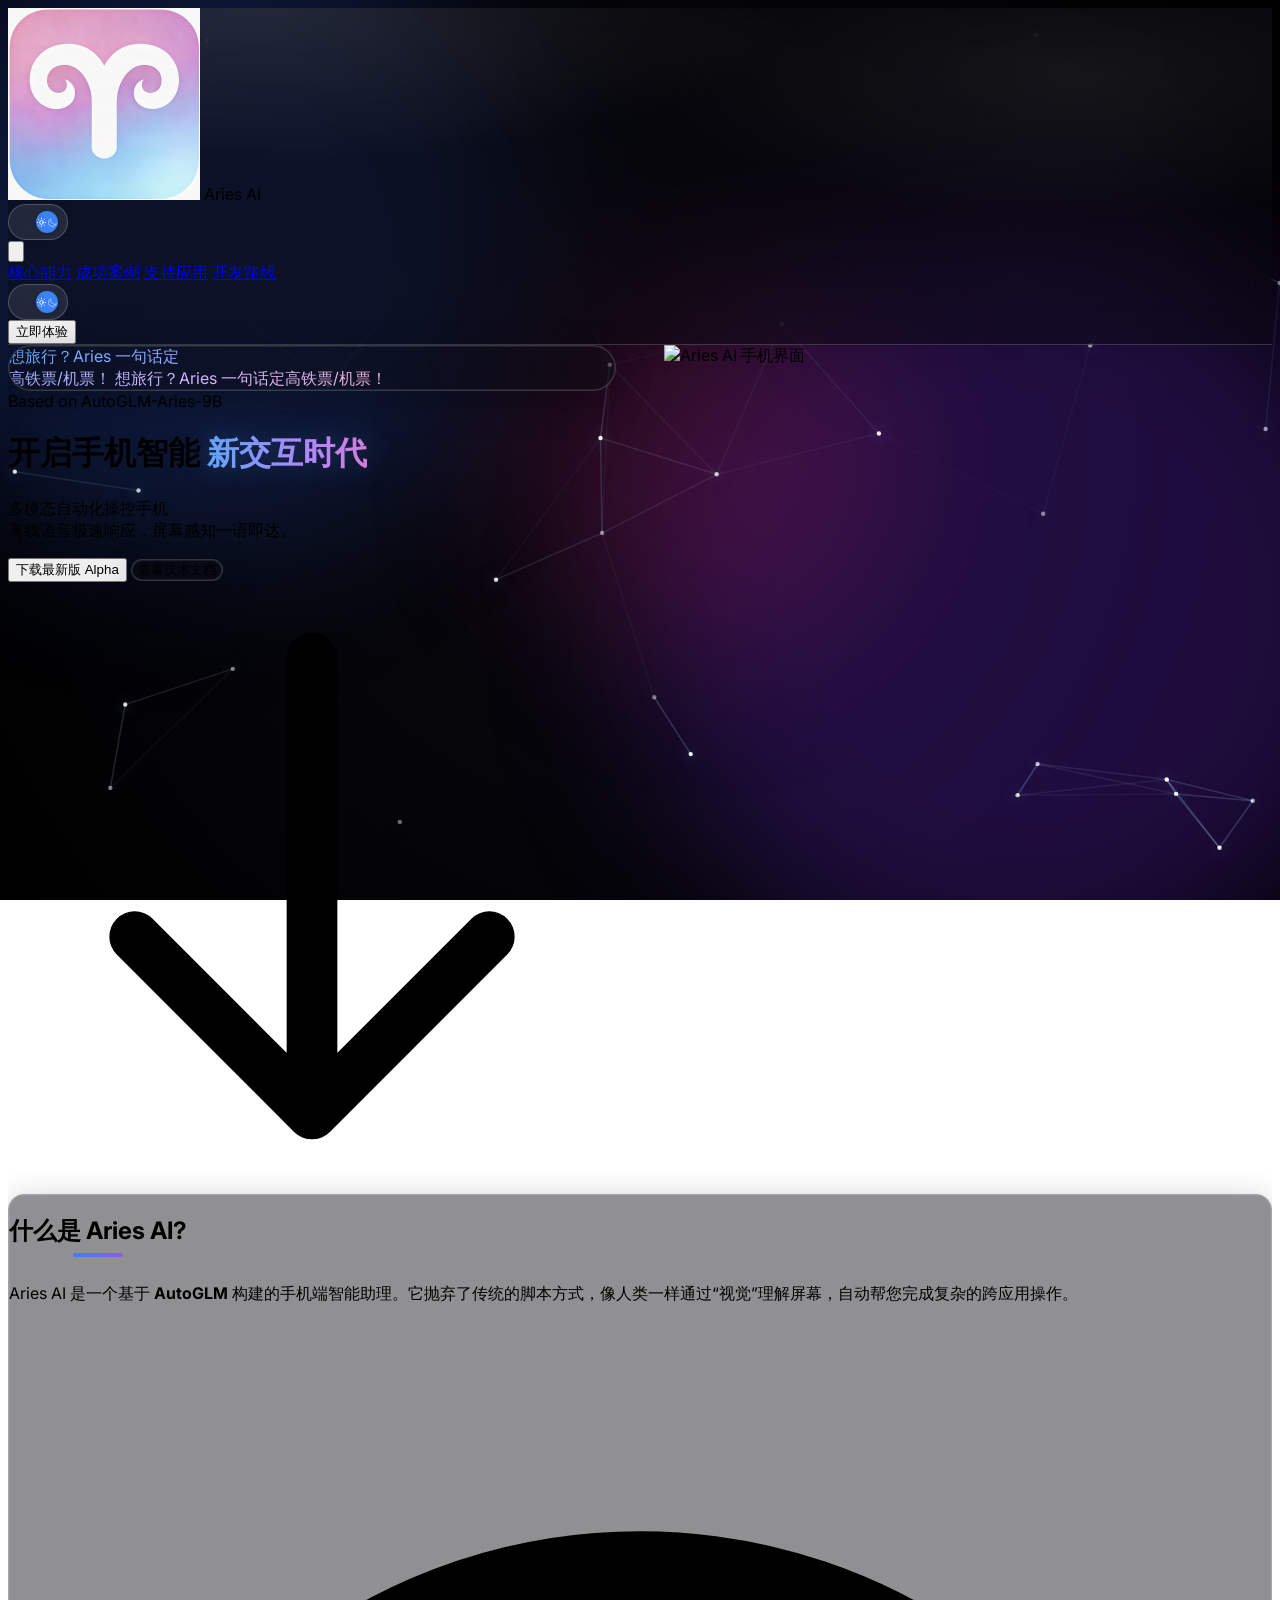
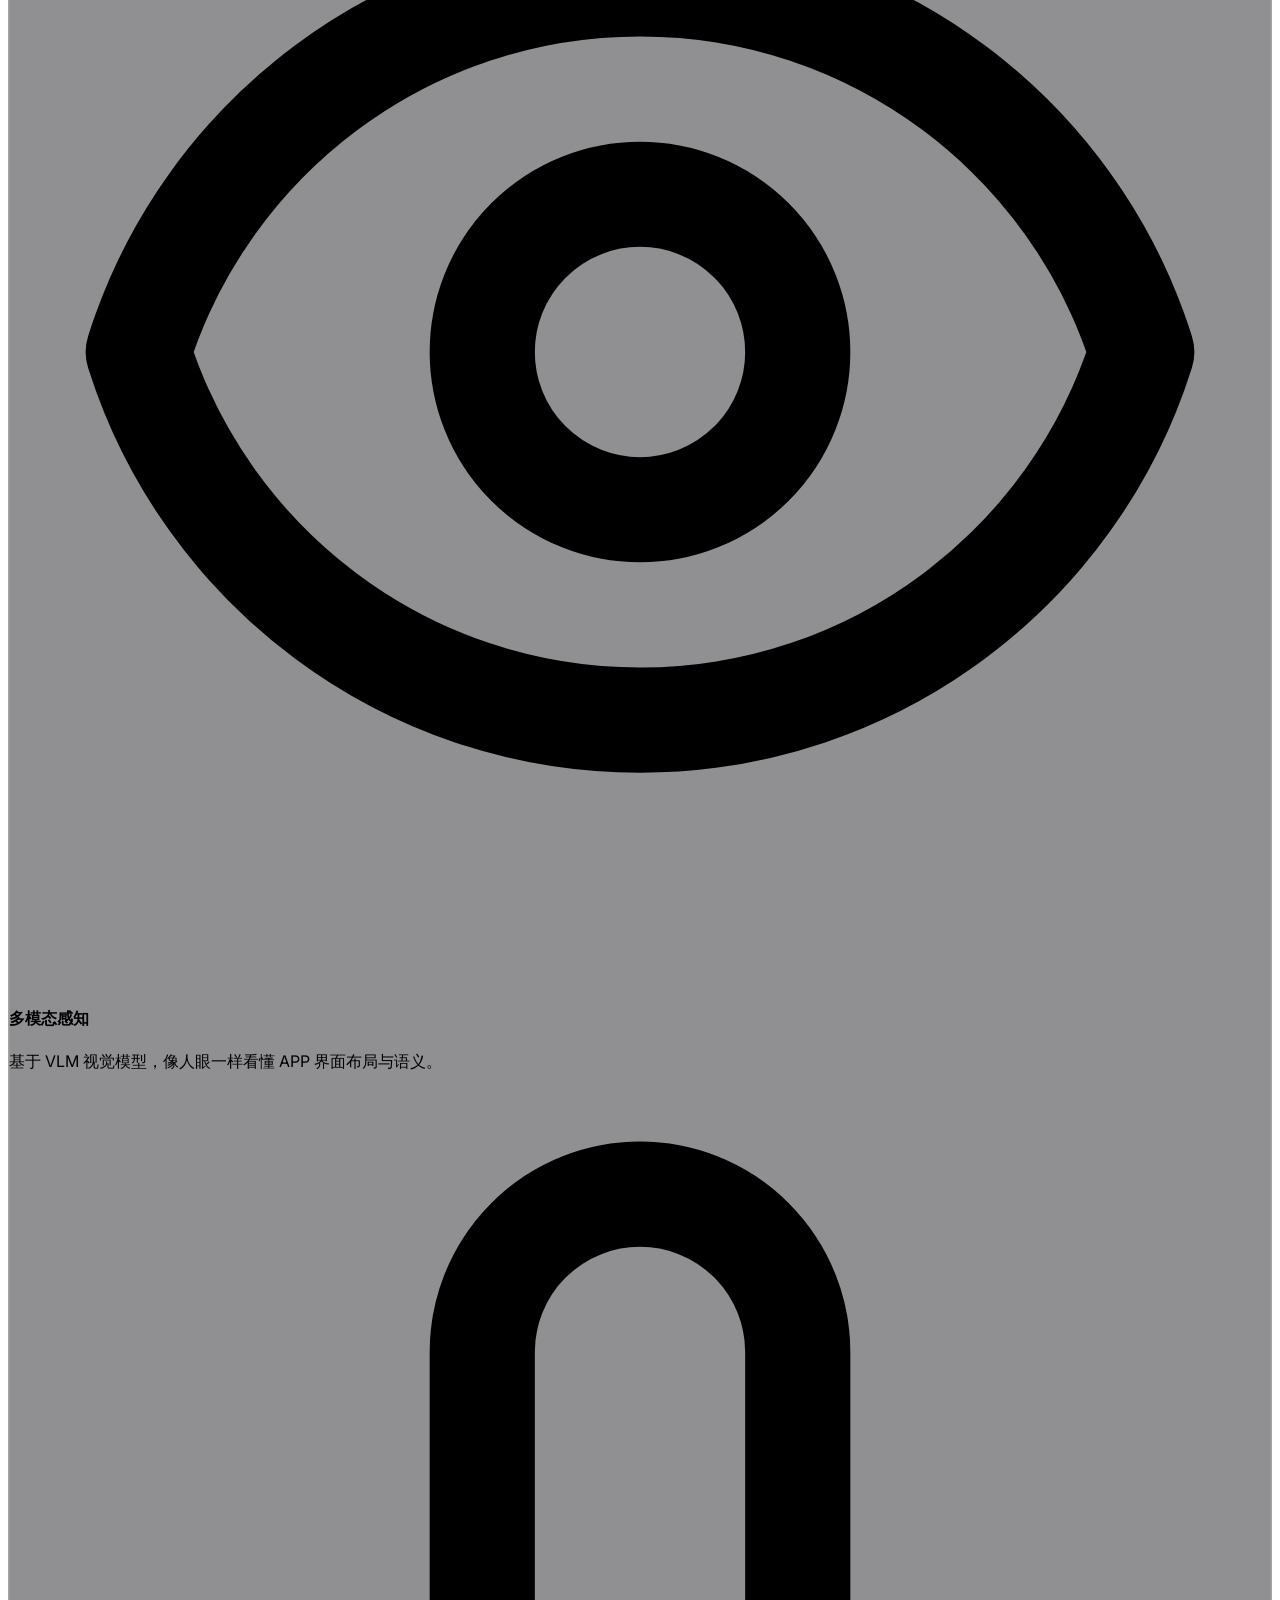
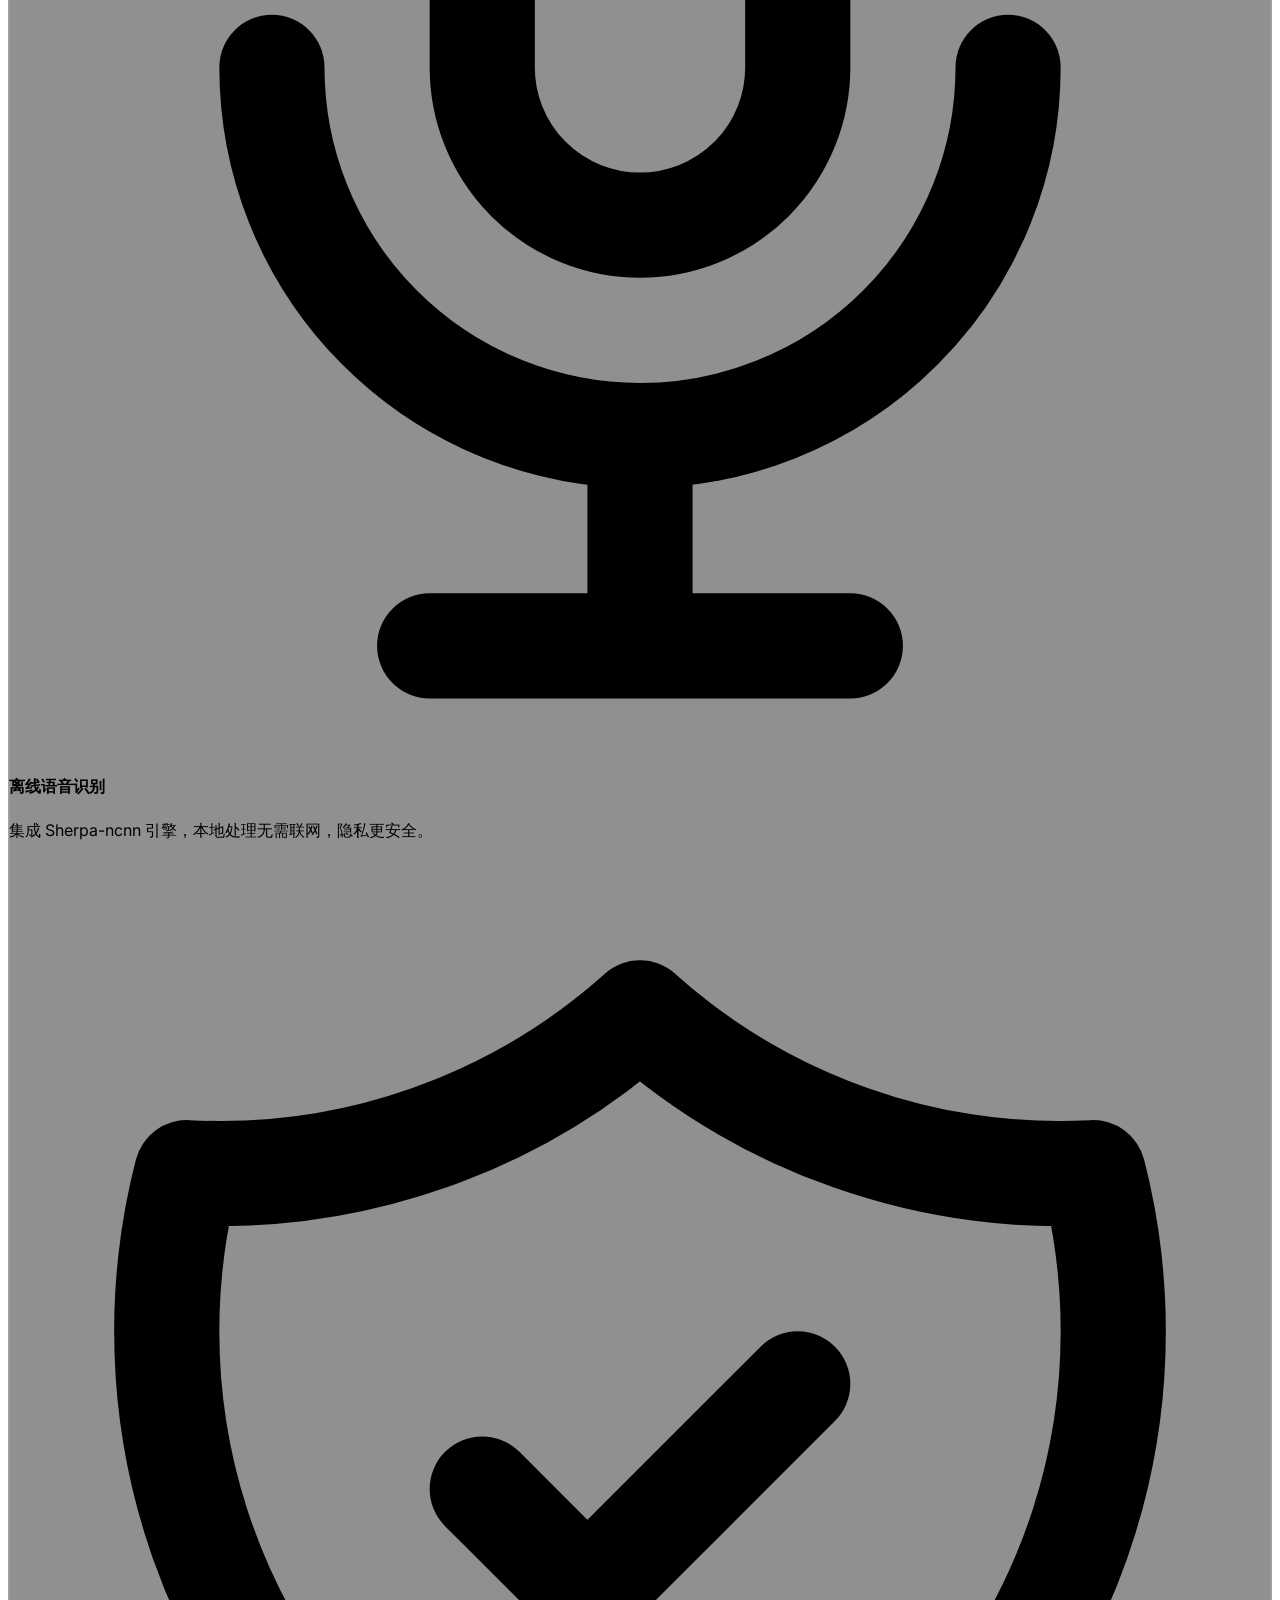
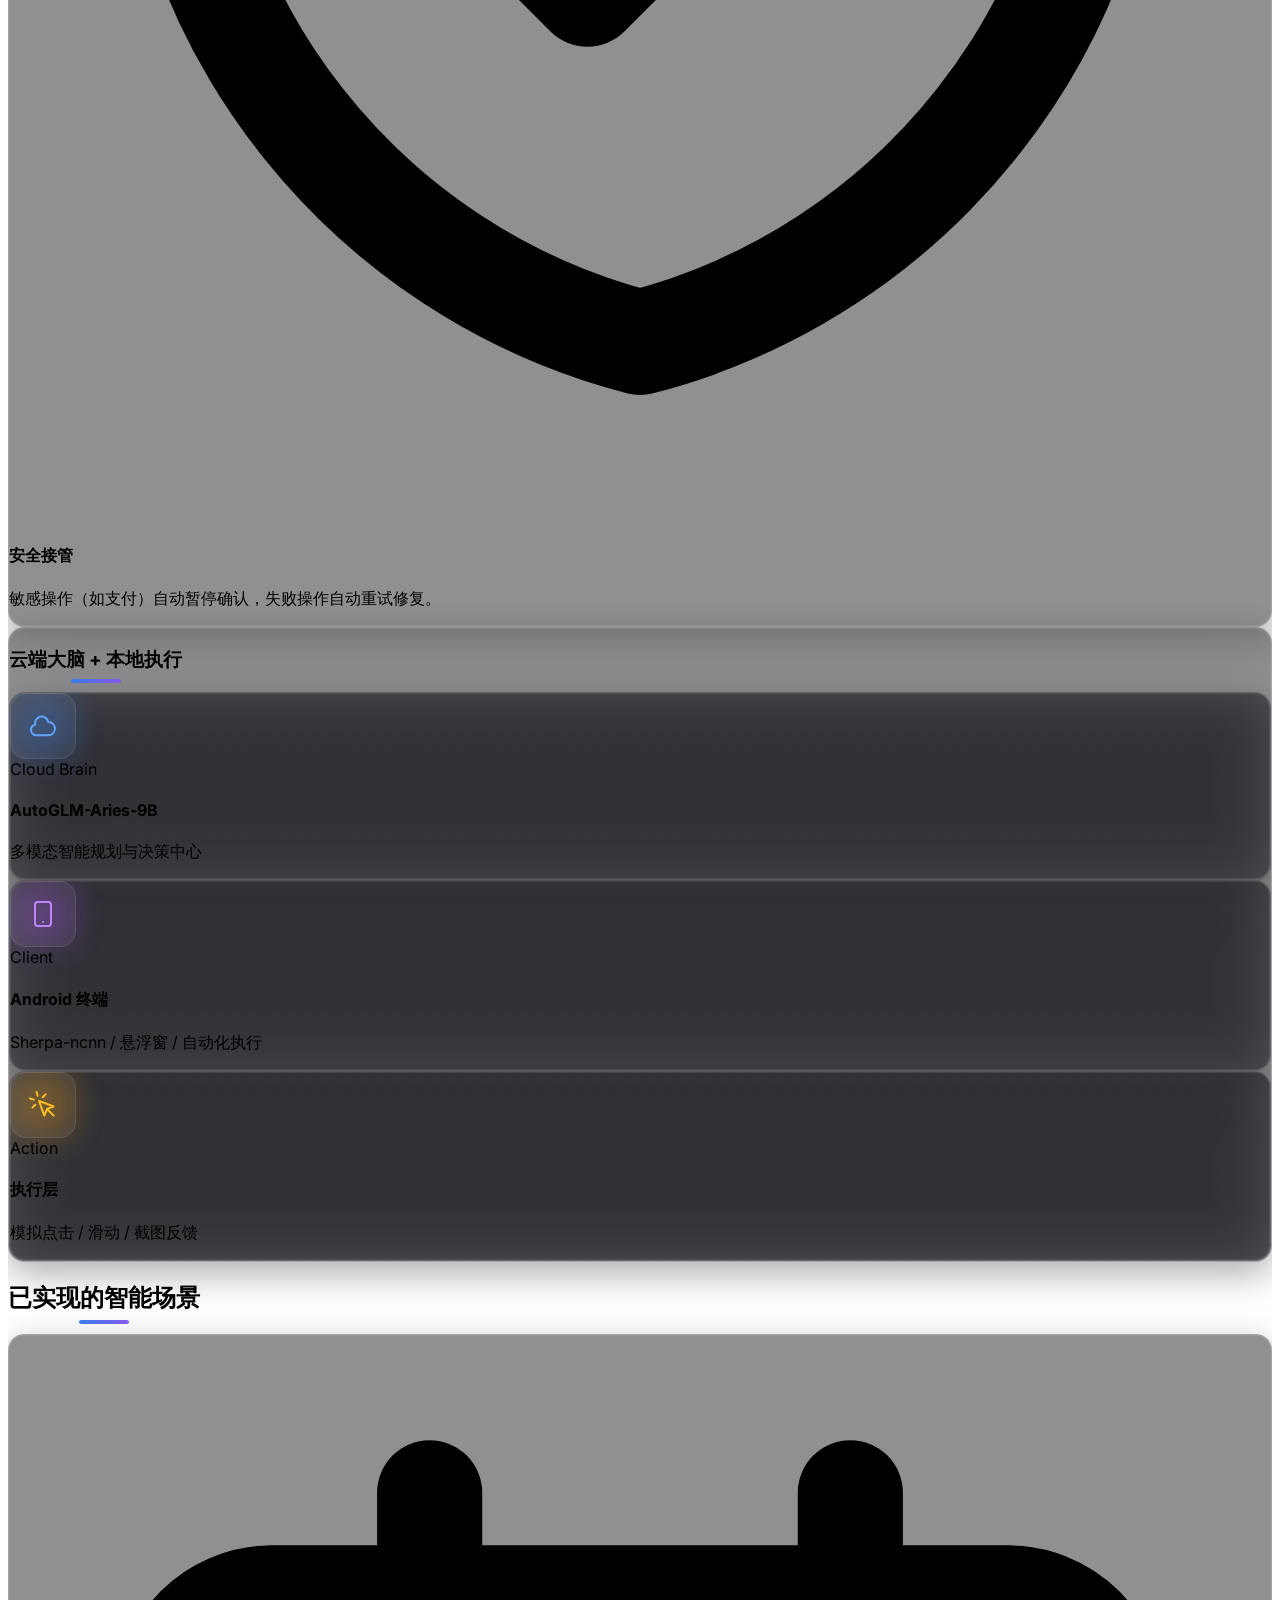
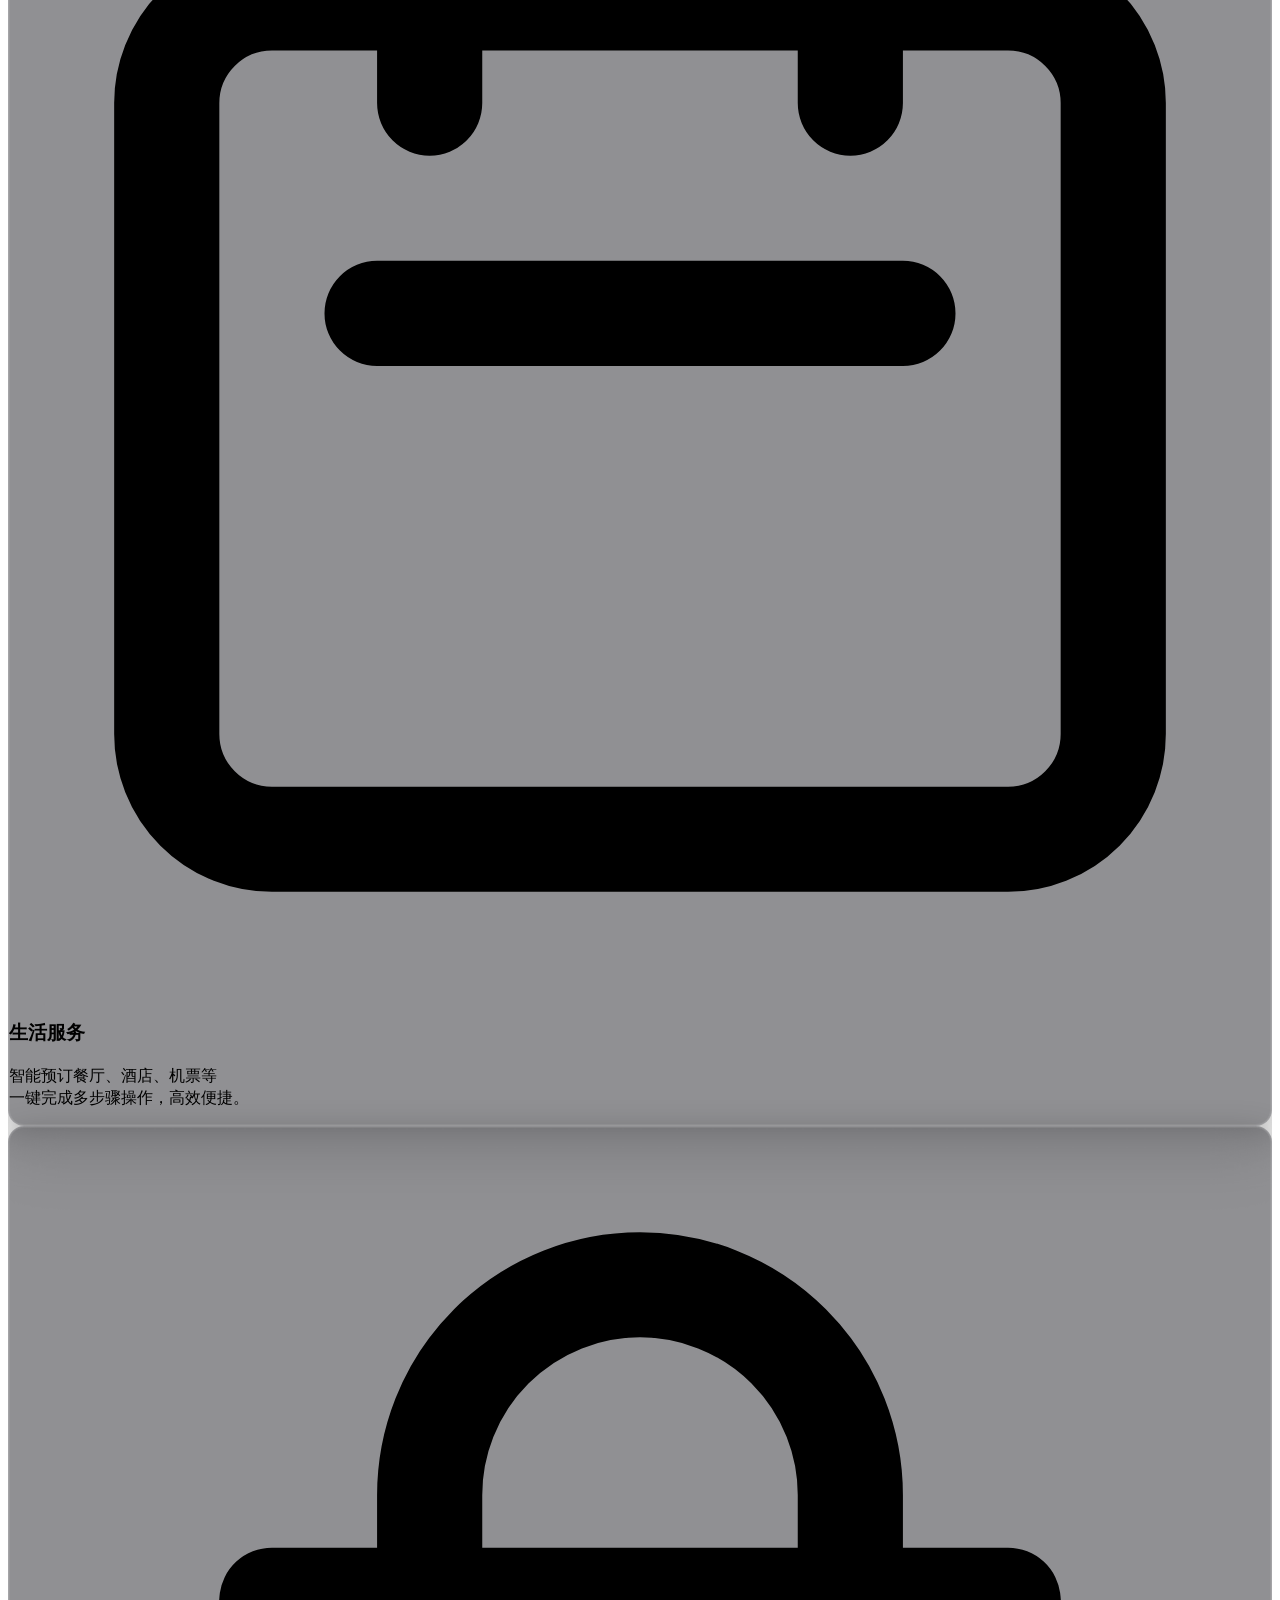
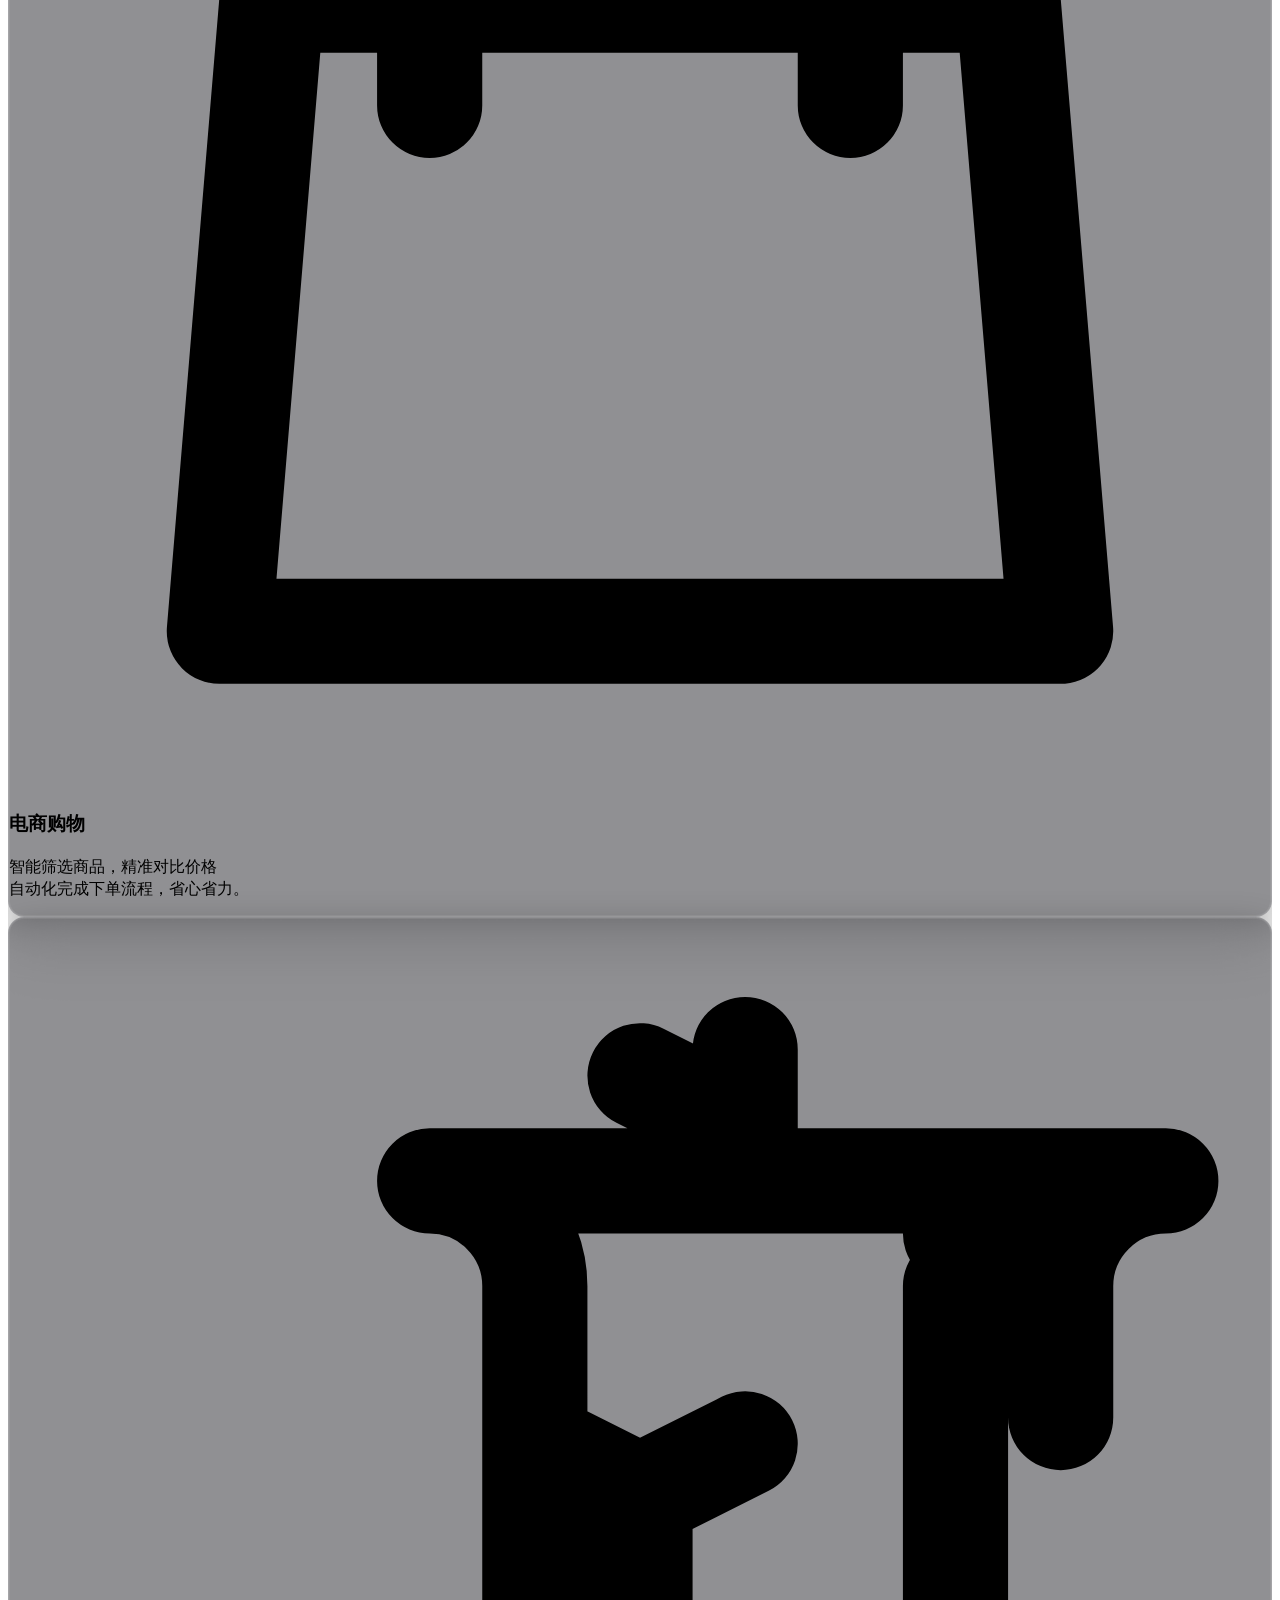
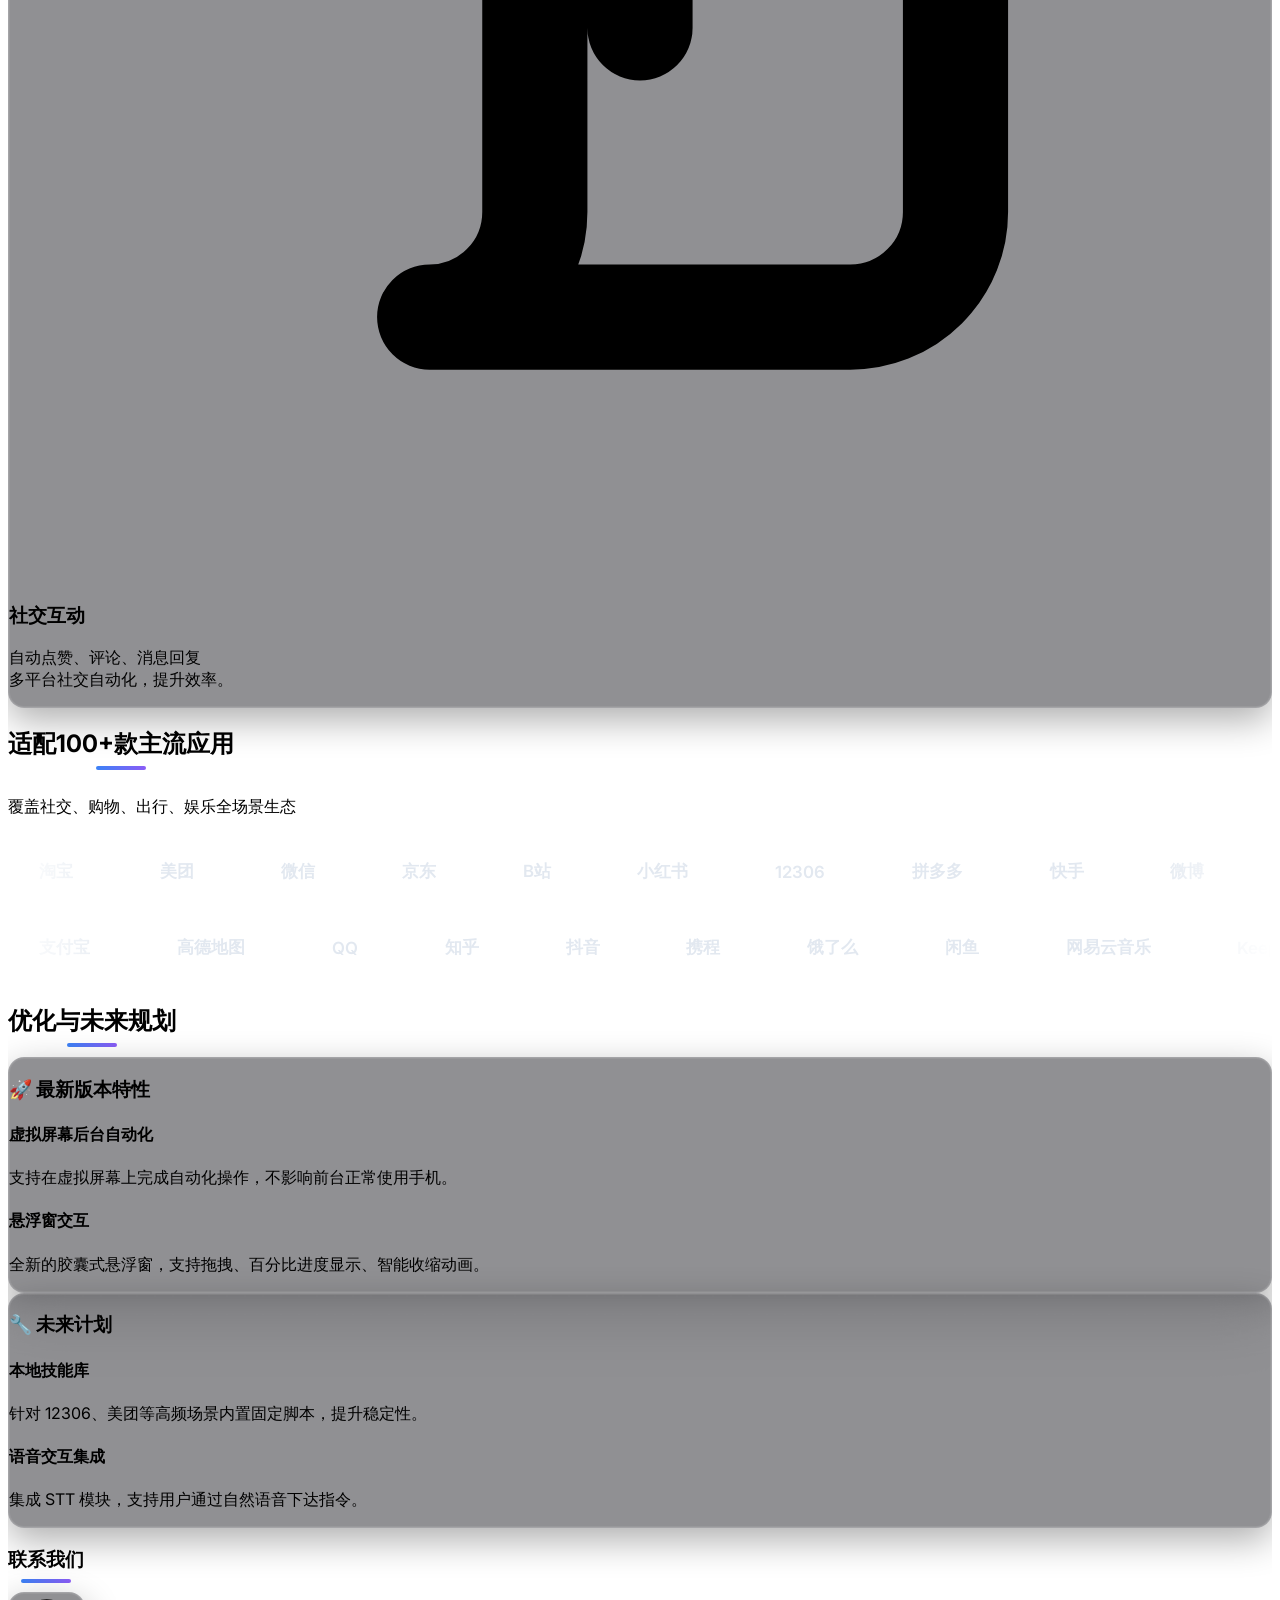
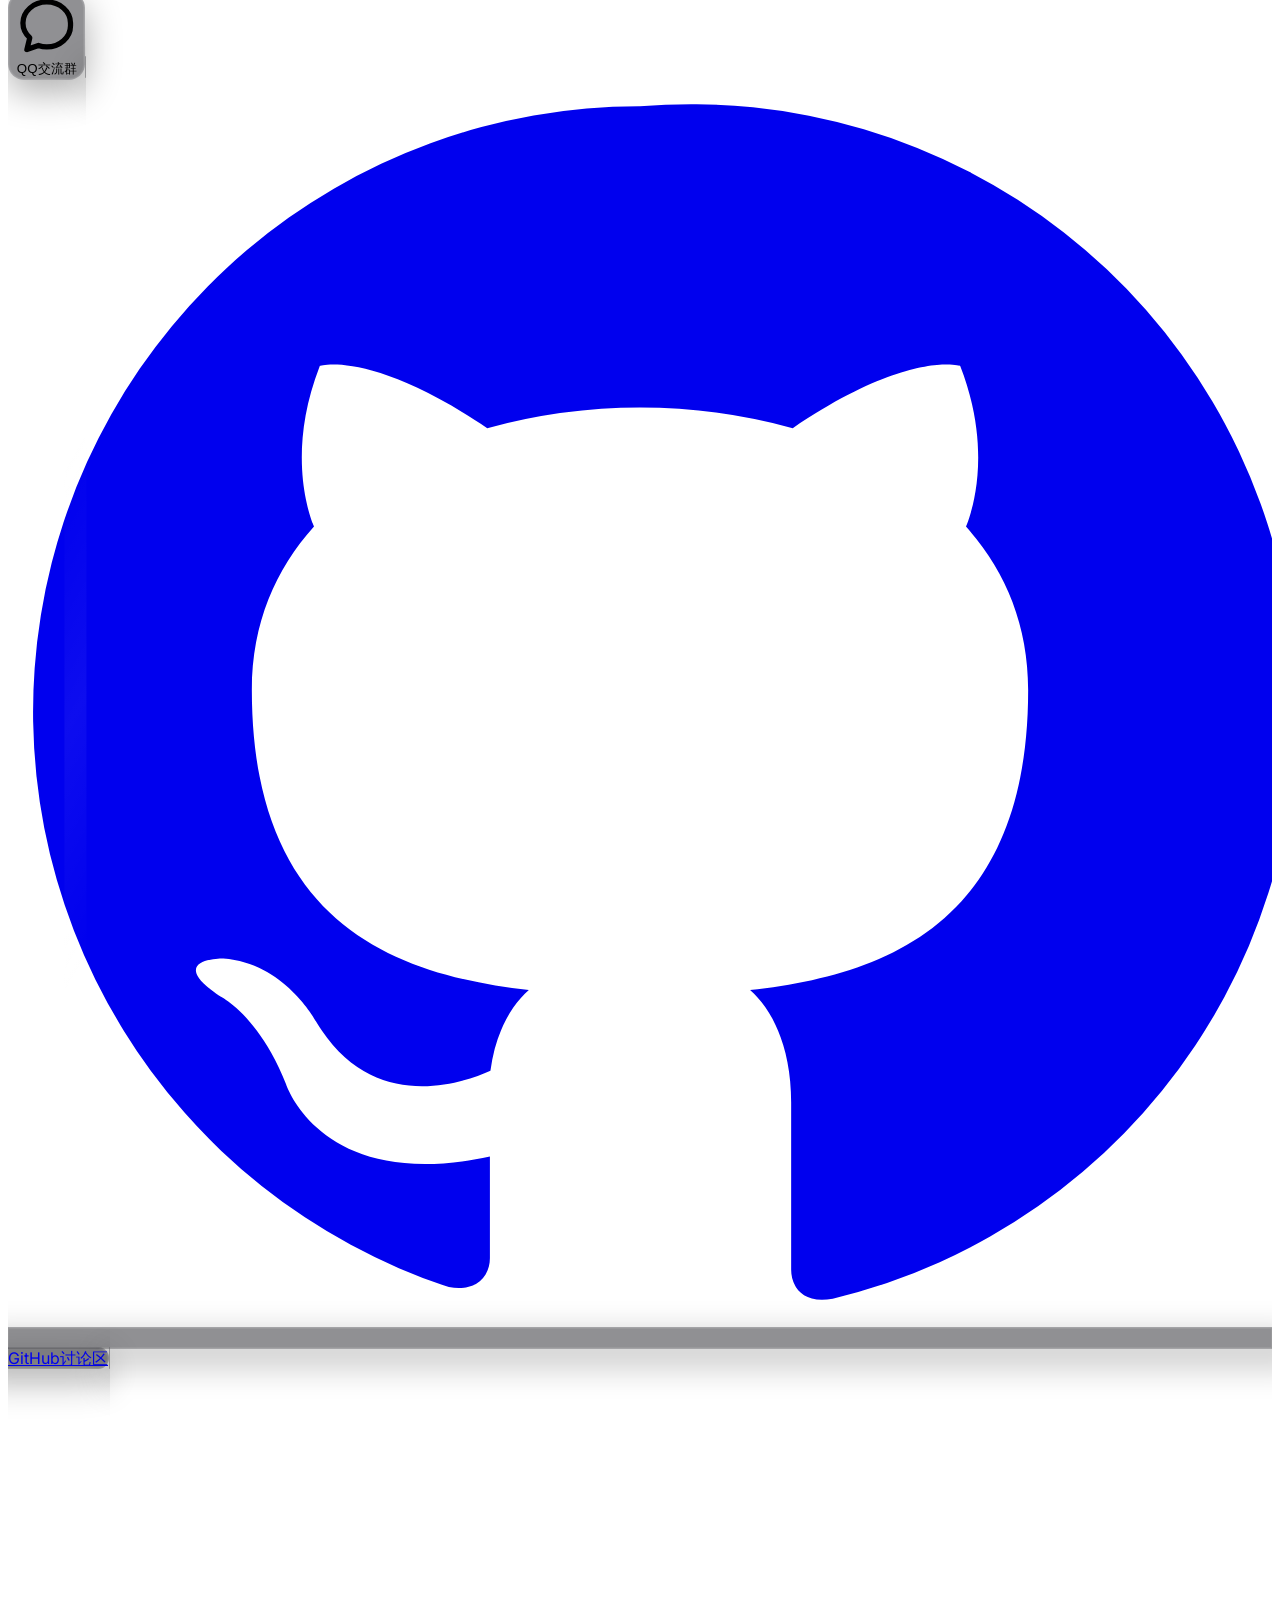
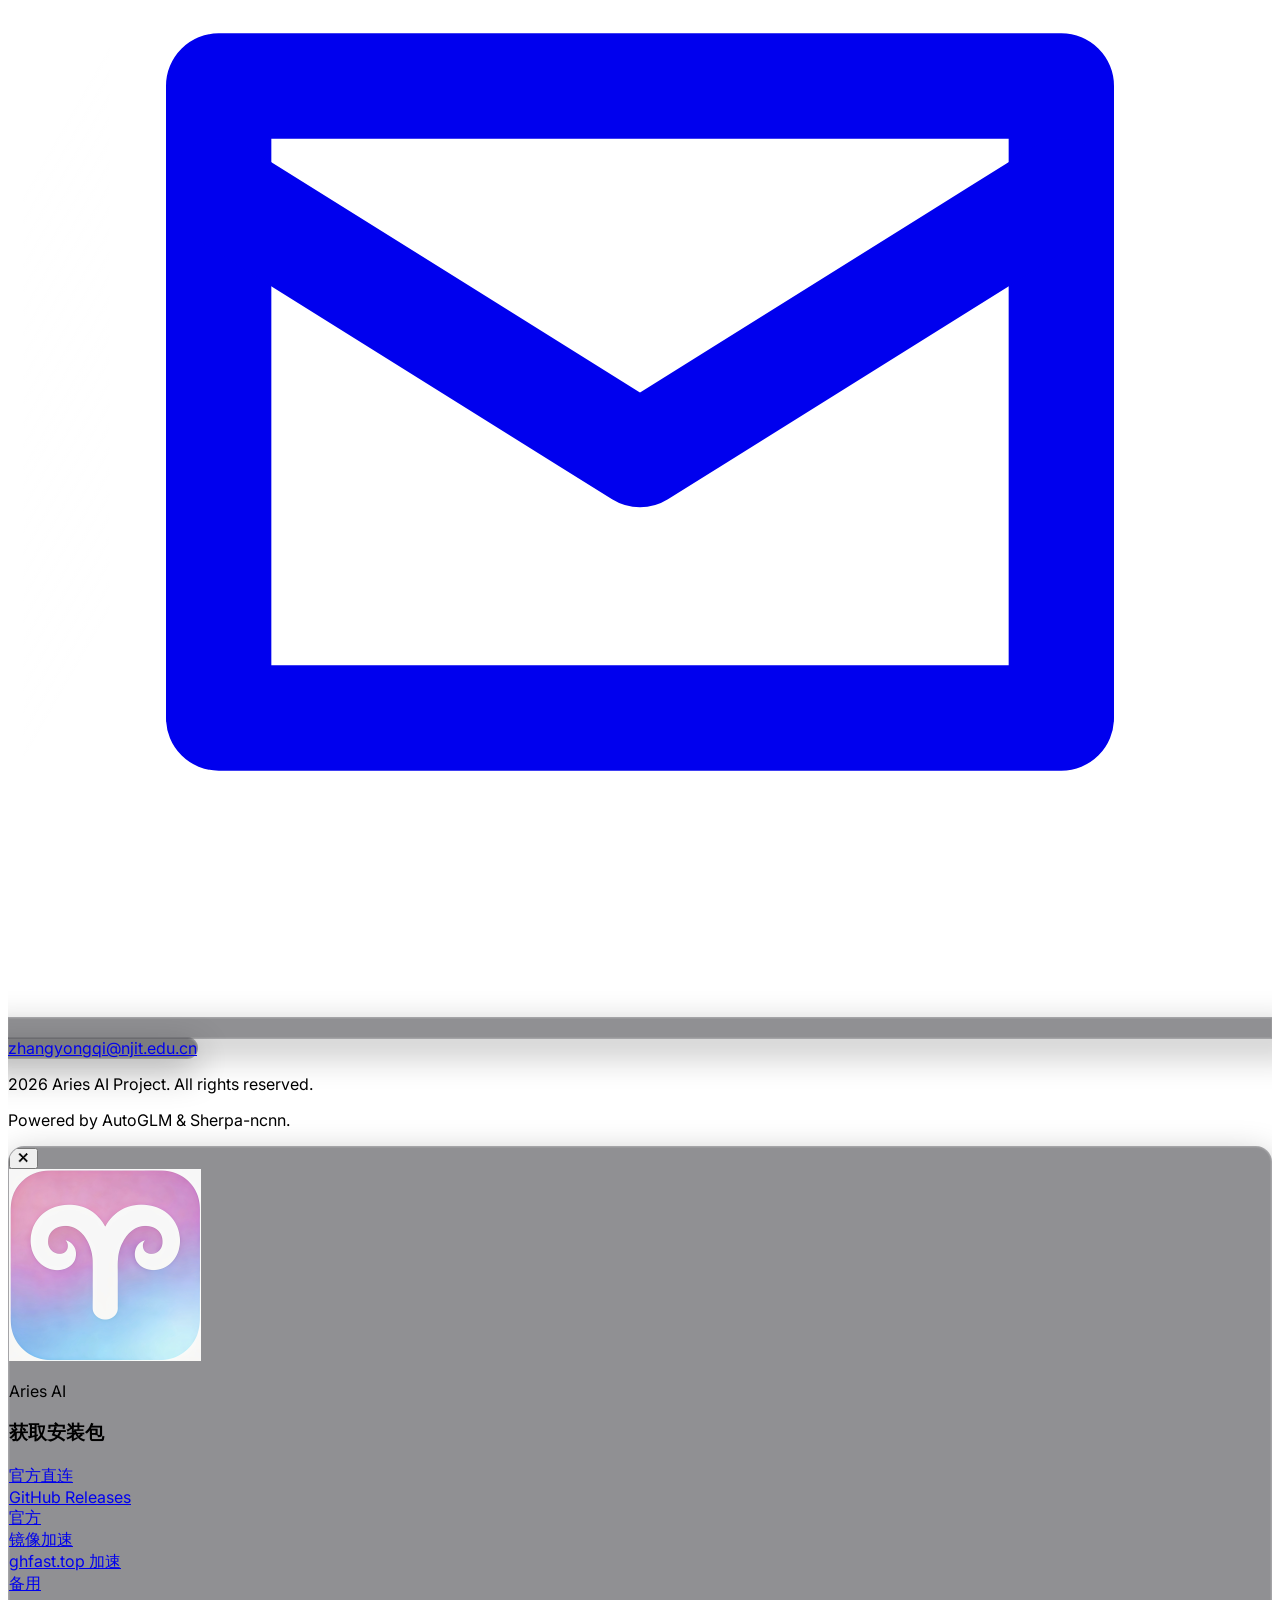
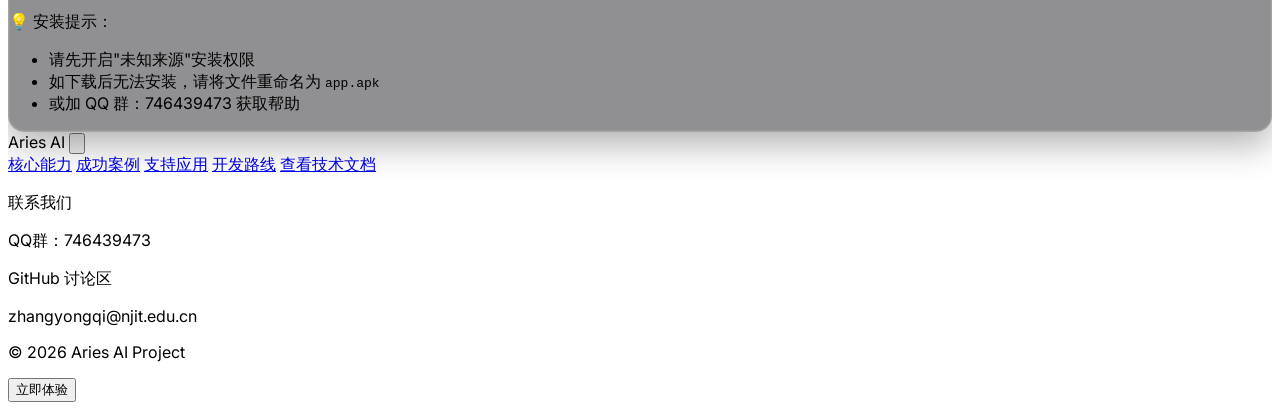
==== Aries-site/index.html @ 7855a861 "优化网页显示效果" ====
<!DOCTYPE html>
<html lang="zh-CN" class="scroll-smooth dark">

<head>
    <meta charset="UTF-8">
    <meta name="viewport" content="width=device-width, initial-scale=1.0">
    <title>Aries AI - 开启手机智能新交互</title>
    <!-- Favicons -->
    <link rel="icon" type="image/png" href="./assets/favicon.png?v=3">
    <link rel="apple-touch-icon" href="./assets/favicon.png?v=3">
    <script src="https://cdn.tailwindcss.com"></script>
    <script>
        tailwind.config = {
            darkMode: 'class',
            theme: {
                extend: {
                    animation: {
                        'spin-slow': 'spin 8s linear infinite',
                        'flow-border': 'flowBorder 3s linear infinite',
                        'bounce-slight': 'bounceSlight 2s infinite',
                        'fade-in-tooltip': 'fadeInTooltip 0.8s ease-out forwards 0.5s',
                        'shimmer': 'shimmer 2s infinite',
                        'rush-in-left': 'rushInLeft 1.5s cubic-bezier(0.2, 0.8, 0.2, 1) forwards',
                        'rush-in-right': 'rushInRight 1.5s cubic-bezier(0.2, 0.8, 0.2, 1) forwards',
                        'pulse-glow': 'pulseGlow 3s infinite',
                        'text-flow': 'textFlow 3s linear infinite',
                        'icon-float': 'iconFloat 3s ease-in-out infinite',
                    },
                    keyframes: {
                        flowBorder: {
                            '0%, 100%': { backgroundPosition: '0% 50%' },
                            '50%': { backgroundPosition: '100% 50%' },
                        },
                        bounceSlight: {
                            '0%, 100%': { transform: 'translate(-50%, 0)' },
                            '50%': { transform: 'translate(-50%, -3px)' },
                        },
                        fadeInTooltip: {
                            '0%': { opacity: '0', transform: 'translate(-50%, -10px)' },
                            '100%': { opacity: '1', transform: 'translate(-50%, 0)' },
                        },
                        shimmer: {
                            '0%': { transform: 'translateX(-150%) skewX(-20deg)' },
                            '100%': { transform: 'translateX(200%) skewX(-20deg)' }
                        },
                        rushInLeft: {
                            '0%': { transform: 'translateX(-100px)', opacity: '0' },
                            '100%': { transform: 'translateX(0)', opacity: '1' }
                        },
                        rushInRight: {
                            '0%': { transform: 'translateX(100px)', opacity: '0' },
                            '100%': { transform: 'translateX(0)', opacity: '1' }
                        },
                        pulseGlow: {
                            '0%, 100%': { boxShadow: '0 0 20px rgba(59, 130, 246, 0.1)' },
                            '50%': { boxShadow: '0 0 40px rgba(59, 130, 246, 0.4)' }
                        },
                        textFlow: {
                            '0%': { backgroundPosition: '0% center' },
                            '100%': { backgroundPosition: '200% center' }
                        },
                        iconFloat: {
                            '0%, 100%': { transform: 'translateY(0)' },
                            '50%': { transform: 'translateY(-6px)' }
                        }
                    }
                }
            }
        }
    </script>
    <style>
        @import url('https://fonts.googleapis.com/css2?family=Inter:wght@300;400;500;600;700&display=swap');

        :root {
            --safe-top: env(safe-area-inset-top, 0px);
            --safe-bottom: env(safe-area-inset-bottom, 0px);
            --transition-fast: 0.2s cubic-bezier(0.4, 0, 0.2, 1);
            --transition-smooth: 0.4s cubic-bezier(0.25, 0.46, 0.45, 0.94);
            --transition-bounce: 0.5s cubic-bezier(0.34, 1.56, 0.64, 1);
        }

        @media (prefers-reduced-motion: reduce) {

            *,
            *::before,
            *::after {
                animation-duration: 0.01ms !important;
                animation-iteration-count: 1 !important;
                transition-duration: 0.01ms !important;
            }
        }

        body {
            font-family: 'Inter', -apple-system, BlinkMacSystemFont, 'Segoe UI', sans-serif;
            transition: background-color 0.5s ease, color 0.5s ease;
            overflow-x: hidden;
            display: flex;
            flex-direction: column;
            min-height: 100vh;
            -webkit-font-smoothing: antialiased;
            -moz-osx-font-smoothing: grayscale;
            scroll-behavior: smooth;
        }

        /* --- 1. 动态极光背景 & 星空 --- */
        .aurora-container {
            position: fixed;
            top: 0;
            left: 0;
            width: 100%;
            height: 100%;
            z-index: -1;
            overflow: hidden;
            transition: background 0.5s ease;
            pointer-events: none;
        }

        html.dark .aurora-container {
            background: radial-gradient(circle at center, #0a0a12 0%, #000000 100%);
        }

        html.light .aurora-container {
            background: radial-gradient(900px 520px at 50% 10%, rgba(37, 99, 235, 0.16), transparent 58%),
                radial-gradient(980px 560px at 20% 45%, rgba(124, 58, 237, 0.14), transparent 60%),
                radial-gradient(900px 520px at 85% 35%, rgba(219, 39, 119, 0.10), transparent 62%),
                #f3f7ff;
        }

        /* 星星层 */
        .stars-layer {
            position: absolute;
            width: 100%;
            height: 100%;
            top: 0;
            left: 0;
            z-index: 0;
            pointer-events: none;
        }

        .constellation-layer {
            position: absolute;
            inset: 0;
            z-index: 1;
            pointer-events: none;
            opacity: 0;
            transition: opacity 0.35s ease;
        }

        html.dark .constellation-layer {
            opacity: 1;
        }

        html.light .stars-layer {
            opacity: 0.25;
        }

        html.light .constellation-layer {
            opacity: 0;
        }

        .star {
            position: absolute;
            background: white;
            border-radius: 50%;
            opacity: 0;
            animation: twinkle var(--duration) ease-in-out infinite;
            animation-delay: var(--delay);
        }

        @keyframes twinkle {
            0% {
                opacity: 0;
                transform: scale(0.5);
            }

            50% {
                opacity: var(--opacity);
                transform: scale(1);
                box-shadow: 0 0 8px rgba(255, 255, 255, 0.9), 0 0 12px rgba(180, 220, 255, 0.6);
            }

            100% {
                opacity: 0;
                transform: scale(0.5);
            }
        }

        .aurora-blob {
            position: absolute;
            filter: blur(80px);
            opacity: 0.4;
            animation: move 15s infinite alternate;
            border-radius: 50%;
            will-change: transform, opacity;
            transform: translateZ(0);
            backface-visibility: hidden;
        }

        .blob-1 {
            top: -10%;
            left: -10%;
            width: 50vw;
            height: 50vw;
            background: #1e3a8a;
            animation-delay: 0s;
        }

        .blob-2 {
            bottom: -10%;
            right: -10%;
            width: 60vw;
            height: 60vw;
            background: #4c1d95;
            animation-delay: -5s;
        }

        .blob-3 {
            top: 30%;
            left: 40%;
            width: 30vw;
            height: 30vw;
            background: #be185d;
            animation-delay: -2s;
            opacity: 0.2;
        }

        html.light .blob-1 {
            background: #93c5fd;
            opacity: 0.5;
        }

        html.light .blob-2 {
            background: #fdba74;
            opacity: 0.5;
        }

        html.light .blob-3 {
            background: #c4b5fd;
            opacity: 0.4;
        }

        @keyframes move {
            from {
                transform: translate(0, 0) scale(1) rotate(0deg);
            }

            to {
                transform: translate(30px, -30px) scale(1.1) rotate(5deg);
            }
        }

        /* --- 2. 玻璃拟态卡片 --- */
        .glass-card {
            position: relative;
            backdrop-filter: blur(26px);
            -webkit-backdrop-filter: blur(26px);
            border-radius: 1rem;
            transition: transform var(--transition-smooth), box-shadow var(--transition-smooth), background-color var(--transition-smooth), border-color var(--transition-smooth);
            overflow: hidden;
            z-index: 1;
            transform: translateZ(0);
            backface-visibility: hidden;
        }

        .glass-card::before {
            content: '';
            position: absolute;
            inset: 0;
            background:
                radial-gradient(900px 260px at 20% 0%, rgba(255, 255, 255, 0.16), transparent 60%),
                radial-gradient(700px 240px at 85% 20%, rgba(255, 255, 255, 0.10), transparent 62%);
            opacity: 0.65;
            pointer-events: none;
            z-index: 0;
        }

        .glass-card::after {
            content: '';
            position: absolute;
            inset: 0;
            background-image:
                radial-gradient(circle at 2px 2px, rgba(255, 255, 255, 0.10) 1px, transparent 0);
            background-size: 18px 18px;
            opacity: 0.08;
            mix-blend-mode: overlay;
            pointer-events: none;
            z-index: 0;
        }

        html.light .glass-card::after {
            opacity: 0.04;
        }

        html.dark .glass-card {
            background: rgba(10, 10, 16, 0.45);
            border: 1px solid rgba(255, 255, 255, 0.18);
            box-shadow:
                0 12px 36px rgba(0, 0, 0, 0.32),
                0 0 0 1px rgba(255, 255, 255, 0.08) inset;
        }

        html.light .glass-card {
            background: rgba(255, 255, 255, 0.72);
            border: 1px solid rgba(15, 23, 42, 0.10);
            box-shadow:
                0 16px 46px rgba(15, 23, 42, 0.10),
                0 0 0 1px rgba(15, 23, 42, 0.04) inset;
        }

        .glass-card:hover {
            transform: translateY(-4px) scale(1.002);
        }

        html.dark .glass-card:hover {
            background: rgba(18, 18, 24, 0.26);
            border-color: rgba(255, 255, 255, 0.20);
            box-shadow:
                0 18px 58px rgba(0, 0, 0, 0.62),
                0 0 0 1px rgba(255, 255, 255, 0.07) inset;
        }

        html.light .glass-card:hover {
            background: rgba(255, 255, 255, 0.95);
            border-color: rgba(37, 99, 235, 0.25);
            box-shadow:
                0 16px 44px rgba(37, 99, 235, 0.14),
                0 0 0 1px rgba(37, 99, 235, 0.06) inset;
        }

        .glass-card>* {
            position: relative;
            z-index: 1;
        }

        html.light footer .glass-card {
            background: rgba(255, 255, 255, 0.92);
            border: 1px solid rgba(15, 23, 42, 0.10);
            box-shadow: 0 10px 26px rgba(15, 23, 42, 0.08);
        }

        html.light footer .glass-card,
        html.light footer .glass-card span,
        html.light footer .glass-card svg {
            color: #0f172a;
        }

        html.light footer .glass-card svg {
            stroke: #0f172a;
        }

        html.light footer .glass-card span {
            background: rgba(15, 23, 42, 0.04) !important;
            border-color: rgba(15, 23, 42, 0.14) !important;
        }

        html.light footer .glass-card:hover {
            background: rgba(255, 255, 255, 0.98);
            border-color: rgba(59, 130, 246, 0.22);
            box-shadow: 0 16px 40px rgba(59, 130, 246, 0.12);
        }

        html.light footer .glass-card::before {
            background: linear-gradient(120deg, transparent, rgba(59, 130, 246, 0.12) 50%, transparent 65%);
        }

        .glass-card::before {
            content: '';
            position: absolute;
            top: 0;
            left: 0;
            right: 0;
            bottom: 0;
            background: linear-gradient(120deg, transparent 30%, rgba(255, 255, 255, 0.08) 50%, transparent 70%);
            transform: translateX(-100%);
            transition: transform 0.6s cubic-bezier(0.4, 0, 0.2, 1);
            z-index: 2;
            pointer-events: none;
        }

        .glass-card:hover::before {
            transform: translateX(100%);
            transition: transform 0.8s ease-in-out;
        }

        /* 下载弹窗动效 */
        .modal-panel {
            animation: modalPop 0.38s cubic-bezier(0.22, 1, 0.36, 1);
            transform-origin: center;
        }

        @keyframes modalPop {
            0% {
                opacity: 0;
                transform: scale(0.9) translateY(10px);
            }

            55% {
                opacity: 1;
                transform: scale(1.03) translateY(0);
            }

            100% {
                opacity: 1;
                transform: scale(1);
            }
        }

        /* --- 3. 导航栏 --- */
        .nav-glass {
            backdrop-filter: blur(26px);
            -webkit-backdrop-filter: blur(26px);
            transition: all 0.3s ease;
            position: relative;
        }

        .nav-glass {
            padding-top: var(--safe-top);
        }

        .nav-glass::before {
            content: '';
            position: absolute;
            inset: 0;
            background:
                radial-gradient(900px 260px at 20% 0%, rgba(255, 255, 255, 0.16), transparent 60%),
                radial-gradient(700px 240px at 85% 20%, rgba(255, 255, 255, 0.10), transparent 62%);
            opacity: 0.65;
            pointer-events: none;
            z-index: 0;
        }

        .nav-glass::after {
            content: '';
            position: absolute;
            inset: 0;
            background-image:
                radial-gradient(circle at 2px 2px, rgba(255, 255, 255, 0.10) 1px, transparent 0);
            background-size: 18px 18px;
            opacity: 0.08;
            mix-blend-mode: overlay;
            pointer-events: none;
            z-index: 0;
        }

        html.light .nav-glass::after {
            opacity: 0.04;
        }

        html.dark .nav-glass {
            background: rgba(10, 10, 16, 0.45);
            border-bottom: 1px solid rgba(255, 255, 255, 0.18);
        }

        html.light .nav-glass {
            background: rgba(255, 255, 255, 0.72);
            border-bottom: 1px solid rgba(15, 23, 42, 0.10);
        }

        /* --- 4. 渐变文字 --- */
        .gradient-text-fix {
            background-clip: text;
            -webkit-background-clip: text;
            color: transparent;
            -webkit-text-fill-color: transparent;
            background-size: 200% auto;
            animation: shine 5s linear infinite;
            display: inline-block;
            position: relative;
            z-index: 10;
        }

        html.dark .gradient-text-fix {
            background-image: linear-gradient(to right, #60a5fa, #c084fc, #f472b6, #60a5fa);
            text-shadow: 0 0 30px rgba(96, 165, 250, 0.3);
        }

        html.light .gradient-text-fix {
            background-image: linear-gradient(to right, #2563eb, #7c3aed, #db2777, #2563eb);
        }

        @keyframes shine {
            to {
                background-position: 200% center;
            }
        }

        /* --- 5. Marquee --- */
        .marquee-wrapper {
            position: relative;
            width: 100%;
            overflow: hidden;
            mask-image: linear-gradient(to right, transparent, black 10%, black 90%, transparent);
            -webkit-mask-image: linear-gradient(to right, transparent, black 10%, black 90%, transparent);
            padding: 10px 0;
        }

        .marquee-track {
            display: flex;
            width: fit-content;
            gap: 24px;
            will-change: transform;
            transform: translateZ(0);
            backface-visibility: hidden;
        }

        .marquee-track.marquee-left {
            animation: marqueeLeft 18s linear infinite;
        }

        .marquee-track.marquee-right {
            animation: marqueeRight 18s linear infinite;
        }

        @keyframes marqueeLeft {
            from {
                transform: translateX(0);
            }

            to {
                transform: translateX(-50%);
            }
        }

        @keyframes marqueeRight {
            from {
                transform: translateX(-50%);
            }

            to {
                transform: translateX(0);
            }
        }

        .app-capsule {
            padding: 0.95rem 1.9rem;
            border-radius: 9999px;
            font-size: 1.05rem;
            font-weight: 600;
            white-space: nowrap;
            display: flex;
            align-items: center;
            gap: 0.7rem;
            transition: all 0.3s;
            border: 1px solid rgba(255, 255, 255, 0.1);
        }

        html.dark .app-capsule {
            background: rgba(255, 255, 255, 0.05);
            color: #e2e8f0;
        }

        html.dark .app-capsule:hover {
            background: rgba(255, 255, 255, 0.15);
            border-color: rgba(255, 255, 255, 0.3);
            transform: scale(1.05);
            box-shadow: 0 0 15px rgba(255, 255, 255, 0.1);
        }

        html.light .app-capsule {
            background: linear-gradient(135deg, rgba(255, 255, 255, 0.98), rgba(248, 250, 252, 0.98));
            color: #0f172a;
            border-color: rgba(59, 130, 246, 0.45);
            box-shadow: 0 4px 16px rgba(59, 130, 246, 0.12), 0 1px 4px rgba(0, 0, 0, 0.08);
        }

        html.light .app-capsule:hover {
            background: linear-gradient(135deg, #ffffff, #f0f9ff);
            transform: scale(1.05);
            box-shadow: 0 8px 28px rgba(59, 130, 246, 0.25), 0 2px 8px rgba(0, 0, 0, 0.12);
            border-color: rgba(59, 130, 246, 0.7);
        }

        html.light .model-badge {
            color: #1d4ed8 !important;
            background: linear-gradient(to right, rgba(59, 130, 246, 0.12), rgba(139, 92, 246, 0.12)) !important;
            border-color: rgba(59, 130, 246, 0.45) !important;
            box-shadow: 0 2px 10px rgba(59, 130, 246, 0.12);
        }

        /* --- 6. 切换开关 --- */
        .theme-toggle {
            cursor: pointer;
            width: 52px;
            height: 28px;
            border-radius: 50px;
            position: relative;
            display: flex;
            align-items: center;
            padding: 3px;
            transition: all 0.3s;
        }

        html.dark .theme-toggle {
            background: rgba(255, 255, 255, 0.1);
            border: 1px solid rgba(255, 255, 255, 0.2);
        }

        html.light .theme-toggle {
            background: #e2e8f0;
            border: 1px solid #cbd5e1;
        }

        .toggle-dot {
            width: 22px;
            height: 22px;
            border-radius: 50%;
            transition: all 0.4s cubic-bezier(0.4, 0.0, 0.2, 1);
            display: flex;
            align-items: center;
            justify-content: center;
            font-size: 12px;
            box-shadow: 0 2px 5px rgba(0, 0, 0, 0.2);
        }

        html.dark .toggle-dot {
            transform: translateX(24px);
            background: #3b82f6;
            color: white;
        }

        html.light .toggle-dot {
            transform: translateX(0);
            background: #ffffff;
            color: #f59e0b;
        }

        .toggle-tooltip {
            position: absolute;
            top: calc(100% + 12px);
            left: 50%;
            transform: translateX(-50%);
            white-space: nowrap;
            padding: 12px 18px;
            border-radius: 12px;
            font-size: 14px;
            font-weight: 600;
            opacity: 1;
            pointer-events: none;
            box-shadow: 0 8px 32px rgba(0, 0, 0, 0.25), 0 0 20px rgba(59, 130, 246, 0.15);
            transition: opacity 0.5s ease, transform 0.3s ease;
            z-index: 9999;
            line-height: 1.6;
            min-width: fit-content;
            width: auto;
            display: block;
            overflow: visible;
            animation: tooltipPulse 2s ease-in-out infinite;
        }

        @keyframes tooltipPulse {

            0%,
            100% {
                transform: translateX(-50%) translateY(0);
                box-shadow: 0 8px 32px rgba(0, 0, 0, 0.25), 0 0 20px rgba(59, 130, 246, 0.15);
            }

            50% {
                transform: translateX(-50%) translateY(-3px);
                box-shadow: 0 12px 40px rgba(0, 0, 0, 0.3), 0 0 30px rgba(59, 130, 246, 0.25);
            }
        }

        html.dark .toggle-tooltip {
            background: linear-gradient(135deg, rgba(30, 30, 45, 0.98), rgba(20, 20, 35, 0.98));
            color: white;
            border: 1px solid rgba(96, 165, 250, 0.3);
        }

        html.light .toggle-tooltip {
            background: linear-gradient(135deg, rgba(255, 255, 255, 0.98), rgba(240, 249, 255, 0.98));
            color: #1e40af;
            border: 1px solid rgba(59, 130, 246, 0.3);
        }



        /* Banner & Titles */
        .banner-glow-border {
            position: absolute;
            inset: 0;
            border-radius: 9999px;
            padding: 2px;
            background: linear-gradient(90deg, #60a5fa, #c084fc, #f472b6, #60a5fa);
            background-size: 300% 100%;
            animation: flowBorder 3s linear infinite;
            -webkit-mask: linear-gradient(#fff 0 0) content-box, linear-gradient(#fff 0 0);
            -webkit-mask-composite: xor;
            mask-composite: exclude;
            pointer-events: none;
            opacity: 0.8;
        }

        .streamer-glow {
            position: absolute;
            top: 0;
            left: -100%;
            width: 100%;
            height: 100%;
            background: linear-gradient(90deg, transparent, rgba(255, 255, 255, 0.25), transparent);
            transform: skewX(-20deg);
            display: none;
        }

        .section-title {
            position: relative;
            display: inline-block;
        }

        .section-title::after {
            content: '';
            position: absolute;
            bottom: -10px;
            left: 50%;
            transform: translateX(-50%);
            width: 50px;
            height: 4px;
            border-radius: 2px;
            background: linear-gradient(90deg, #3b82f6, #8b5cf6);
        }

        .text-gradient-flow {
            background-image: linear-gradient(to right, #60a5fa, #d8b4fe, #fca5a5, #60a5fa);
            background-size: 200% auto;
            color: transparent;
            -webkit-background-clip: text;
            background-clip: text;
            animation: none;
        }

        .hero-capsule {
            position: relative;
            border-radius: 9999px;
            white-space: nowrap;
            transform: translateZ(0);
        }

        .hero-capsule:hover {
            transform: none !important;
        }

        .hero-capsule.glass-card {
            overflow: hidden !important;
        }

        .hero-capsule.glass-card:hover {
            transform: scale(1.05) !important;
            background: inherit !important;
            box-shadow: inherit !important;
            border-color: inherit !important;
        }

        html.dark .hero-capsule.glass-card:hover {
            background: rgba(10, 10, 16, 0.45) !important;
            border-color: rgba(255, 255, 255, 0.18) !important;
            box-shadow: 0 12px 36px rgba(0, 0, 0, 0.32), 0 0 0 1px rgba(255, 255, 255, 0.08) inset !important;
        }

        html.light .hero-capsule.glass-card:hover {
            background: rgba(255, 255, 255, 0.85) !important;
            border-color: rgba(59, 130, 246, 0.5) !important;
            box-shadow:
                0 20px 50px rgba(59, 130, 246, 0.2),
                0 0 0 1px rgba(59, 130, 246, 0.1) inset,
                0 0 30px rgba(59, 130, 246, 0.15) !important;
            transform: scale(1.05) translateY(-2px) !important;
        }

        /* 亮色模式胶囊特殊效果 */
        html.light .hero-capsule {
            background: linear-gradient(135deg, rgba(255, 255, 255, 0.9), rgba(248, 250, 252, 0.95)) !important;
            border: 1px solid rgba(59, 130, 246, 0.25) !important;
            box-shadow:
                0 8px 32px rgba(59, 130, 246, 0.15),
                0 2px 8px rgba(0, 0, 0, 0.05),
                inset 0 1px 0 rgba(255, 255, 255, 0.8) !important;
            position: relative;
            overflow: hidden !important;
        }

        /* 亮色模式胶囊光晕效果 */
        html.light .hero-capsule::before {
            content: '';
            position: absolute;
            inset: -2px;
            background: linear-gradient(90deg, #3b82f6, #8b5cf6, #ec4899, #3b82f6);
            background-size: 300% 100%;
            border-radius: 9999px;
            z-index: -1;
            opacity: 0.4;
            filter: blur(8px);
            animation: borderGlow 3s linear infinite;
        }

        @keyframes borderGlow {

            0%,
            100% {
                background-position: 0% 50%;
            }

            50% {
                background-position: 100% 50%;
            }
        }

        /* 亮色模式文字增强 */
        html.light .hero-capsule .text-gradient-flow {
            background-image: linear-gradient(to right, #2563eb, #7c3aed, #db2777, #2563eb) !important;
            background-size: 200% auto;
            animation: textShine 3s linear infinite;
            font-weight: 700 !important;
            letter-spacing: 0.02em;
        }

        @keyframes textShine {
            to {
                background-position: 200% center;
            }
        }

        /* --- 新增：高级图标样式 --- */
        .tech-icon-box {
            width: 64px;
            height: 64px;
            border-radius: 16px;
            display: flex;
            align-items: center;
            justify-content: center;
            position: relative;
            /* 玻璃质感背景 */
            background: rgba(255, 255, 255, 0.05);
            box-shadow: inset 0 0 10px rgba(255, 255, 255, 0.05);
            overflow: visible;
        }

        html.dark .tech-icon-box {
            border: 1px solid rgba(255, 255, 255, 0.1);
        }

        html.light .tech-icon-box {
            background: rgba(255, 255, 255, 0.8);
            border: 1px solid rgba(0, 0, 0, 0.05);
            box-shadow: 0 4px 12px rgba(0, 0, 0, 0.05);
        }

        /* 图标背后的光晕 */
        .tech-icon-glow {
            position: absolute;
            width: 100%;
            height: 100%;
            border-radius: 16px;
            filter: blur(15px);
            opacity: 0.6;
            z-index: 0;
            animation: pulse-glow 3s infinite;
        }

        .icon-svg {
            position: relative;
            z-index: 10;
            width: 32px;
            height: 32px;
            stroke-width: 1.5;
        }

        /* 特定图标颜色 */
        .icon-cloud .tech-icon-glow {
            background: rgba(59, 130, 246, 0.5);
        }

        .icon-cloud .icon-svg {
            stroke: #60a5fa;
            fill: none;
        }

        .icon-client .tech-icon-glow {
            background: rgba(168, 85, 247, 0.5);
        }

        .icon-client .icon-svg {
            stroke: #c084fc;
            fill: none;
        }

        .icon-action .tech-icon-glow {
            background: rgba(245, 158, 11, 0.5);
        }

        .icon-action .icon-svg {
            stroke: #fbbf24;
            fill: none;
        }

        /* --- 7. 移动端优化 --- */

        /* ============================================
           极简响应式设计
           ============================================ */

        /* 基础：所有设备默认样式 */
        html,
        body {
            overflow-x: hidden;
            max-width: 100vw;
        }

        /* 手机和平板：单列居中布局 */
        @media (max-width: 1023px) {

            /* 导航栏 */
            nav .h-20 {
                height: 3.5rem;
            }

            nav img {
                width: 34px;
                height: 34px;
            }

            nav span.text-xl {
                font-size: 1.1rem;
            }

            /* Header */
            header {
                padding-top: calc(5rem + var(--safe-top));
                padding-bottom: 2.5rem;
                min-height: 100vh;
                min-height: 100dvh;
            }

            /* 强制单列布局 */
            .hero-grid {
                display: flex;
                flex-direction: column;
                align-items: center;
                justify-content: center;
                gap: 2rem;
            }

            /* 强制内容居中 */
            .hero-content {
                width: 100%;
                max-width: 100%;
                padding: 0 1rem;
                margin: 0 auto;
                display: flex;
                flex-direction: column;
                align-items: center;
                text-align: center;
            }

            /* 隐藏Hero区域的手机图片 */
            .hero-phone {
                display: none !important;
            }

            /* 手机展示区域 */
            .phone-showcase {
                display: flex;
                padding: 2rem 0;
                min-height: auto;
            }

            /* 字体大小 */
            h1 {
                font-size: 1.85rem;
                line-height: 1.15;
            }

            .hero-capsule {
                padding: 12px 20px;
                margin: 0 auto 1.25rem;
                max-width: 92%;
            }

            .hero-capsule>span {
                font-size: 13px;
                gap: 6px;
                white-space: normal;
            }

            .model-badge {
                font-size: 10px;
                padding: 6px 14px;
            }

            header p {
                font-size: 0.95rem;
                margin: 0.75rem 0 1.5rem;
            }

            /* 按钮 */
            #btn-download-hero,
            header button {
                font-size: 0.9rem;
                padding: 0.875rem 1.75rem;
            }

            /* 按钮垂直排列 */
            header .flex.flex-col.sm\:flex-row {
                flex-direction: column;
                gap: 0.75rem;
                width: 100%;
            }

            /* 性能优化 */
            .aurora-blob {
                animation: none;
                opacity: 0.25;
            }

            .star {
                animation: none;
                opacity: 0.4;
            }
        }

        /* 超小屏幕 */
        @media (max-width: 374px) {
            h1 {
                font-size: 1.6rem;
            }

            .hero-capsule {
                padding: 10px 16px;
            }

            .hero-capsule>span {
                font-size: 12px;
            }
        }

        /* 电脑端：双列布局 */
        @media (min-width: 1024px) {
            .hero-grid {
                display: grid;
                grid-template-columns: 1fr 1fr;
                gap: 3rem;
            }

            .hero-content {
                text-align: left;
                align-items: flex-start;
                padding: 0;
            }

            /* 隐藏单独的手机展示区域 */
            .phone-showcase {
                display: none !important;
            }
        }

        /* 通用移动端样式 */
        @media (max-width: 640px) {
            #download-modal {
                padding: 12px !important;
            }

            #download-modal .modal-panel {
                border-radius: 1rem;
                max-height: 95vh;
            }

            #download-modal a {
                padding: 0.875rem 1rem !important;
                min-height: 52px;
                font-size: 0.875rem;
            }

            /* Hero胶囊优化 */
            .hero-capsule {
                border-radius: 9999px !important;
                background: rgba(255, 255, 255, 0.15) !important;
            }

            .hero-capsule>span {
                display: flex !important;
                flex-direction: row !important;
                align-items: center !important;
                justify-content: center !important;
                flex-wrap: nowrap !important;
                margin-top: -1px;
            }

            .hero-capsule>span>span:last-child {
                font-size: 15px !important;
                line-height: 1.4 !important;
                text-align: center;
            }

            .hero-capsule span {
                white-space: normal;
                line-height: inherit;
                text-align: center;
            }

            .hero-capsule .flex {
                flex-wrap: wrap;
                justify-content: center;
            }

            /* Model Badge 优化 */
            .model-badge {
                font-size: 11px !important;
                padding: 7px 16px !important;
                margin-bottom: 1.125rem !important;
                letter-spacing: 0.2em !important;
            }

            .marquee-wrapper {
                padding: 5px 0;
            }

            .marquee-track {
                gap: 12px;
            }

            .app-capsule {
                padding: 0.5rem 1rem;
                font-size: 0.8rem;
            }

            html.light .app-capsule {
                background: linear-gradient(135deg, rgba(255, 255, 255, 0.98), rgba(248, 250, 252, 0.98));
                color: #0f172a;
                border-color: rgba(59, 130, 246, 0.45);
                box-shadow: 0 4px 16px rgba(59, 130, 246, 0.12), 0 1px 4px rgba(0, 0, 0, 0.08);
            }

            html.light .app-capsule:hover {
                background: linear-gradient(135deg, #ffffff, #f0f9ff);
                box-shadow: 0 8px 28px rgba(59, 130, 246, 0.25), 0 2px 8px rgba(0, 0, 0, 0.12);
            }

            input,
            button,
            select {
                font-size: 16px;
            }

            section {
                padding-left: 1rem;
                padding-right: 1rem;
                padding-top: 3rem;
                padding-bottom: 3rem;
            }

            .glass-card {
                border-radius: 0.75rem;
                padding: 1.25rem !important;
            }

            /* 标题字体优化 */
            h1 {
                font-size: 2.25rem !important;
                line-height: 1.2 !important;
                margin-bottom: 1rem !important;
            }

            h2 {
                font-size: 1.5rem !important;
            }

            h3 {
                font-size: 1.2rem !important;
            }

            h4 {
                font-size: 1rem !important;
            }

            /* 段落优化 */
            p {
                font-size: 1rem !important;
                line-height: 1.6 !important;
            }

            .tech-icon-box {
                width: 44px;
                height: 44px;
            }

            .icon-svg {
                width: 22px;
                height: 22px;
            }

            header .grid {
                gap: 2rem !important;
            }

            header p {
                margin-top: 0.75rem !important;
                margin-bottom: 1.5rem !important;
            }

            header .mt-8,
            header .mt-10,
            header .mt-16 {
                margin-top: 2rem !important;
            }

            /* 按钮优化 */
            #btn-download-hero,
            #btn-download-nav,
            header button {
                font-size: 1rem !important;
                padding: 1rem 2.25rem !important;
                min-height: 54px !important;
            }

            header .flex.flex-col {
                gap: 1rem !important;
            }

            header .flex.flex-col.sm\:flex-row {
                flex-direction: column !important;
            }

            /* 手机展示区域优化 */
            section.min-h-screen.lg\:hidden {
                padding-top: 3rem !important;
                padding-bottom: 3rem !important;
                min-height: auto !important;
            }

            /* 核心能力区域优化 */
            #features .grid.lg\:grid-cols-2 {
                gap: 1.5rem !important;
            }

            #features .glass-card {
                padding: 1.5rem !important;
            }

            #features h2 {
                font-size: 1.5rem !important;
                margin-bottom: 1.5rem !important;
            }

            #features .space-y-6 {
                gap: 1rem !important;
            }

            #features .flex.gap-5 {
                gap: 0.875rem !important;
            }

            /* 架构图区域优化 */
            #features .glass-card.rounded-\[1\.5rem\] {
                padding: 1.25rem !important;
            }

            #features .glass-card.rounded-\[1\.5rem\] .space-y-6 {
                gap: 0.875rem !important;
            }

            #features .glass-card.rounded-\[1\.5rem\] .glass-card {
                padding: 0.875rem 1rem !important;
            }

            #features .glass-card.rounded-\[1\.5rem\] .tech-icon-box {
                width: 40px;
                height: 40px;
                border-radius: 10px;
            }

            #features .glass-card.rounded-\[1\.5rem\] .icon-svg {
                width: 20px;
                height: 20px;
            }

            /* 成功案例区域优化 */
            #cases .grid.md\:grid-cols-3 {
                grid-template-columns: 1fr !important;
                gap: 1rem !important;
            }

            #cases h2 {
                margin-bottom: 2rem !important;
            }

            /* 路线图区域优化 */
            #roadmap .grid.md\:grid-cols-2 {
                grid-template-columns: 1fr !important;
                gap: 1rem !important;
            }

            #roadmap .glass-card {
                padding: 1.25rem !important;
            }

            /* Footer 优化 */
            footer .flex.flex-wrap {
                gap: 0.75rem !important;
            }

            footer .glass-card {
                padding: 0.5rem 0.875rem !important;
                font-size: 0.875rem !important;
            }

            /* 主题切换按钮优化 */
            .theme-toggle {
                width: 48px;
                height: 26px;
            }

            .toggle-dot {
                width: 20px;
                height: 20px;
            }

            html.dark .toggle-dot {
                transform: translateX(22px);
            }
        }

        @media (max-width: 480px) {
            #download-modal .modal-panel {
                padding: 1rem !important;
            }

            button[id*="download"] {
                padding: 0.85rem 1rem !important;
                font-size: 0.85rem;
            }

            h1 {
                font-size: 1.85rem !important;
                margin-bottom: 1rem !important;
            }

            h2 {
                font-size: 1.35rem !important;
            }

            header {
                padding-top: calc(5rem + var(--safe-top)) !important;
                padding-bottom: 2.5rem !important;
                min-height: 100vh !important;
                min-height: 100dvh !important;
                display: flex !important;
                flex-direction: column !important;
                justify-content: center !important;
            }

            header>div {
                width: 100% !important;
            }

            header .max-w-xl {
                max-width: 100% !important;
                padding-left: 1rem;
                padding-right: 1rem;
            }

            .hero-capsule {
                padding: 12px 22px !important;
                margin: 0 auto 1.25rem auto !important;
                max-width: 92% !important;
                border-radius: 9999px !important;
                min-width: auto !important;
                width: auto !important;
            }

            .hero-capsule>span {
                font-size: 14px !important;
                gap: 8px !important;
                white-space: normal !important;
                line-height: 1.4 !important;
            }

            .hero-capsule>span>span:first-child {
                font-size: 16px !important;
                flex-shrink: 0 !important;
            }

            .hero-capsule>span>span:last-child {
                font-size: 14px !important;
                line-height: 1.4 !important;
            }

            .model-badge {
                margin-bottom: 1.125rem !important;
                font-size: 10px !important;
                padding: 6px 14px !important;
            }

            header p {
                margin-top: 0.75rem !important;
                margin-bottom: 1.75rem !important;
                font-size: 0.95rem !important;
            }

            header .flex.flex-col {
                gap: 1rem !important;
            }

            header .mt-8,
            header .mt-10,
            header .mt-16 {
                margin-top: 1.75rem !important;
            }

            p {
                font-size: 0.9rem !important;
            }

            #btn-download-hero,
            header button {
                font-size: 0.95rem !important;
                padding: 1rem 2rem !important;
                min-height: 52px !important;
            }
        }

        .smooth-scroll {
            scroll-behavior: smooth;
        }

        .reveal-on-scroll {
            opacity: 0;
            transform: translateY(30px);
            transition: opacity 0.6s ease-out, transform 0.6s ease-out;
        }

        .reveal-on-scroll.revealed {
            opacity: 1;
            transform: translateY(0);
        }

        .card-hover-lift {
            transition: transform var(--transition-smooth), box-shadow var(--transition-smooth);
        }

        .card-hover-lift:hover {
            transform: translateY(-8px);
        }

        .btn-press {
            transition: transform var(--transition-fast), box-shadow var(--transition-fast);
        }

        .btn-press:active {
            transform: scale(0.96);
        }

        .text-balance {
            text-wrap: balance;
        }

        .gradient-border {
            position: relative;
        }

        .gradient-border::before {
            content: '';
            position: absolute;
            inset: 0;
            padding: 1px;
            border-radius: inherit;
            background: linear-gradient(135deg, rgba(59, 130, 246, 0.5), rgba(139, 92, 246, 0.5), rgba(236, 72, 153, 0.5));
            -webkit-mask: linear-gradient(#fff 0 0) content-box, linear-gradient(#fff 0 0);
            mask: linear-gradient(#fff 0 0) content-box, linear-gradient(#fff 0 0);
            -webkit-mask-composite: xor;
            mask-composite: exclude;
            pointer-events: none;
        }
    </style>
</head>

<body data-page="home"
    class="antialiased selection:bg-blue-500 selection:text-white text-gray-100 dark:text-white bg-black dark:bg-black transition-colors duration-500">

    <!-- 背景层 -->
    <div class="aurora-container">
        <div class="aurora-blob blob-1"></div>
        <div class="aurora-blob blob-2"></div>
        <div class="aurora-blob blob-3"></div>
        <div id="stars-container" class="stars-layer"></div>
        <canvas id="constellation-canvas" class="constellation-layer"></canvas>
    </div>

    <!-- 导航栏 -->
    <nav class="nav-glass fixed w-full z-50">
        <div class="max-w-7xl mx-auto px-5 sm:px-8 lg:px-12">
            <div class="flex justify-between h-20 items-center">
                <!-- Logo -->
                <div class="flex items-center gap-3 cursor-pointer group" onclick="window.scrollTo(0,0)">
                    <img src="./assets/favicon.png" alt="Aries AI"
                        class="w-10 h-10 rounded-xl shadow-lg shadow-blue-500/30 group-hover:shadow-blue-500/50 transition-all duration-300 object-cover">
                    <span class="text-xl font-bold tracking-tight dark:text-white text-gray-900 transition-colors">Aries
                        AI</span>
                </div>


                <!-- 移动端顶部控制区：左侧主题切换，右侧菜单按钮 -->
                <div class="md:hidden flex items-center gap-3">
                    <!-- Theme Toggle (左侧) -->
                    <div class="relative flex flex-col items-center">
                        <div class="theme-toggle" onclick="toggleTheme()">
                            <div class="toggle-dot">
                                <svg class="w-3 h-3 dark:hidden" fill="none" viewBox="0 0 24 24" stroke="currentColor">
                                    <path stroke-linecap="round" stroke-linejoin="round" stroke-width="2"
                                        d="M12 3v1m0 16v1m9-9h-1M4 12H3m15.364 6.364l-.707-.707M6.343 6.343l-.707-.707m12.728 0l-.707.707M6.343 17.657l-.707.707M16 12a4 4 0 11-8 0 4 4 0 018 0z" />
                                </svg>
                                <svg class="w-3 h-3 hidden dark:block" fill="none" viewBox="0 0 24 24"
                                    stroke="currentColor">
                                    <path stroke-linecap="round" stroke-linejoin="round"
                                        d="M20.354 15.354A9 9 0 018.646 3.646 9.003 9.003 0 0012 21a9.003 9.003 0 008.354-5.646z" />
                                </svg>
                            </div>
                        </div>
                    </div>

                    <!-- Hamburger Mobile Menu Button (右侧) -->
                    <button
                        class="w-10 h-10 flex items-center justify-center rounded-xl bg-white/10 border border-white/10 dark:bg-white/10 dark:border-white/10 text-gray-600 dark:text-gray-300 active:scale-95 transition"
                        onclick="toggleMobileMenu()">
                        <svg class="w-6 h-6" fill="none" stroke="currentColor" viewBox="0 0 24 24">
                            <path stroke-linecap="round" stroke-linejoin="round" stroke-width="2"
                                d="M4 6h16M4 12h16M4 18h16"></path>
                        </svg>
                    </button>
                </div>

                <!-- Menu (Order Updated) -->
                <div class="hidden md:flex items-center space-x-8 font-medium text-sm">
                    <a href="#features"
                        class="dark:text-gray-300 text-gray-600 hover:text-blue-400 dark:hover:text-blue-300 transition">核心能力</a>
                    <!-- Swapped Cases and Apps -->
                    <a href="#cases"
                        class="dark:text-gray-300 text-gray-600 hover:text-blue-400 dark:hover:text-blue-300 transition">成功案例</a>
                    <a href="#apps"
                        class="dark:text-gray-300 text-gray-600 hover:text-blue-400 dark:hover:text-blue-300 transition">支持应用</a>
                    <a href="#roadmap"
                        class="dark:text-gray-300 text-gray-600 hover:text-blue-400 dark:hover:text-blue-300 transition">开发路线</a>

                    <!-- Theme Toggle -->
                    <div class="relative flex flex-col items-center">
                        <div class="theme-toggle" onclick="toggleTheme()">
                            <div class="toggle-dot">
                                <svg class="w-3 h-3 dark:hidden" fill="none" viewBox="0 0 24 24" stroke="currentColor">
                                    <path stroke-linecap="round" stroke-linejoin="round" stroke-width="2"
                                        d="M12 3v1m0 16v1m9-9h-1M4 12H3m15.364 6.364l-.707-.707M6.343 6.343l-.707-.707m12.728 0l-.707.707M6.343 17.657l-.707.707M16 12a4 4 0 11-8 0 4 4 0 018 0z" />
                                </svg>
                                <svg class="w-3 h-3 hidden dark:block" fill="none" viewBox="0 0 24 24"
                                    stroke="currentColor">
                                    <path stroke-linecap="round" stroke-linejoin="round"
                                        d="M20.354 15.354A9 9 0 018.646 3.646 9.003 9.003 0 0012 21a9.003 9.003 0 008.354-5.646z" />
                                </svg>
                            </div>
                        </div>
                        <div id="theme-tooltip" class="toggle-tooltip">
                            点击切换日/夜模式
                        </div>
                    </div>

                    <button id="btn-download-nav"
                        class="bg-gradient-to-r from-blue-600 to-purple-600 text-white px-6 sm:px-7 py-2.5 sm:py-3 rounded-full hover:shadow-lg hover:shadow-blue-500/40 transition font-semibold transform hover:scale-105 active:scale-95 border border-white/10 text-xs sm:text-sm md:text-base min-h-[44px] sm:min-h-[48px] flex items-center justify-center cursor-pointer">
                        立即体验
                    </button>
                </div>
            </div>
        </div>
    </nav>

    <!-- Hero Section -->
    <header class="relative min-h-screen px-4 sm:px-6 lg:px-8 pt-24 pb-14 overflow-hidden">
        <div class="max-w-7xl mx-auto relative z-10 w-full h-full">
            <div class="hero-grid grid grid-cols-1 lg:grid-cols-2 gap-10 lg:gap-14 items-center h-full">

                <!-- Left: Copy -->
                <div
                    class="hero-content text-center max-w-xl lg:max-w-[560px] mx-auto w-full flex flex-col items-center justify-center">
                    <div
                        class="hero-capsule relative inline-flex items-center justify-center text-center glass-card rounded-full px-5 sm:px-8 py-3 sm:py-3.5 mb-6 sm:mb-7 cursor-pointer hover:scale-105 transition-transform duration-300 group shadow-[0_0_35px_rgba(59,130,246,0.3)] border border-blue-400/30">
                        <span
                            class="relative z-10 font-bold text-xs sm:text-sm md:text-base text-gradient-flow tracking-wide text-center leading-snug lg:whitespace-nowrap">
                            <span class="lg:hidden">想旅行？Aries 一句话定<br>高铁票/机票！</span>
                            <span class="hidden lg:inline">想旅行？Aries 一句话定高铁票/机票！</span>
                        </span>
                    </div>

                    <span
                        class="inline-block px-4 py-1.5 mb-5 text-[11px] font-bold tracking-[0.22em] text-blue-300 uppercase bg-gradient-to-r from-blue-500/15 to-purple-500/10 rounded-full border border-blue-500/25 backdrop-blur-sm model-badge">
                        Based on AutoGLM-Aries-9B
                    </span>

                    <h1
                        class="text-[2.5rem] sm:text-6xl md:text-7xl lg:text-8xl font-extrabold dark:text-white text-gray-900 tracking-tight leading-[1.05]">
                        开启手机智能
                        <span
                            class="gradient-text-fix mt-2 pb-2 block text-[2rem] sm:text-5xl md:text-6xl lg:text-7xl">新交互时代</span>
                    </h1>

                    <p
                        class="text-base sm:text-lg md:text-xl dark:text-gray-300 text-gray-600 mt-6 mb-10 font-normal leading-relaxed opacity-90">
                        多模态自动化操控手机<br class="hidden sm:block">
                        离线语音极速响应，屏幕感知一语即达。
                    </p>

                    <div class="flex flex-col sm:flex-row gap-3 sm:gap-4 w-full sm:w-auto justify-center">
                        <button id="btn-download-hero"
                            class="relative overflow-hidden group bg-white dark:bg-gray-100 text-black px-8 sm:px-10 py-3.5 sm:py-4 rounded-full font-bold text-sm sm:text-base md:text-lg hover:shadow-[0_0_45px_rgba(255,255,255,0.38)] transition transform hover:-translate-y-1 active:scale-95 min-h-[48px] flex items-center justify-center cursor-pointer whitespace-nowrap">
                            <span class="relative z-10">下载最新版 Alpha</span>
                            <div
                                class="absolute inset-0 bg-gradient-to-r from-white to-gray-100 opacity-0 group-hover:opacity-100 transition-opacity">
                            </div>
                        </button>
                        <button onclick="window.location.href='docs-center.html'"
                            class="glass-card px-8 sm:px-10 py-3.5 sm:py-4 rounded-full font-semibold text-sm sm:text-base md:text-lg hover:bg-white/10 dark:text-white text-gray-900 dark:text-white transition border dark:border-white/10 border-white/10 dark:border-white/10 backdrop-blur-md min-h-[48px] flex items-center justify-center cursor-pointer whitespace-nowrap">
                            查看技术文档
                        </button>
                    </div>

                    <!-- 手机端向下滚动提示 -->
                    <div class="mt-8 sm:mt-10 flex justify-center lg:hidden">
                        <div class="animate-bounce">
                            <svg class="w-6 h-6 sm:w-8 sm:h-8 text-gray-400" fill="none" stroke="currentColor"
                                viewBox="0 0 24 24">
                                <path stroke-linecap="round" stroke-linejoin="round" stroke-width="2"
                                    d="M19 14l-7 7m0 0l-7-7m7 7V3"></path>
                            </svg>
                        </div>
                    </div>
                </div>

                <!-- Right: Phone mockup (电脑端显示) -->
                <div class="hero-phone relative flex justify-center lg:justify-end hidden lg:flex">
                    <div class="relative w-[270px] sm:w-[320px] md:w-[340px] lg:w-[390px] max-w-full">
                        <div
                            class="pointer-events-none absolute -inset-10 rounded-[48px] bg-gradient-to-br from-blue-500/25 via-purple-500/18 to-pink-500/18 blur-[40px] dark:from-blue-500/20 dark:via-purple-500/16 dark:to-pink-500/14">
                        </div>

                        <div
                            class="relative rounded-[44px] p-[10px] sm:p-[12px] bg-white/70 dark:bg-white/10 border border-black/10 dark:border-white/15 shadow-[0_35px_90px_rgba(0,0,0,0.20)] dark:shadow-[0_35px_90px_rgba(0,0,0,0.55)] backdrop-blur-xl">

                            <div class="absolute top-[10px] left-1/2 -translate-x-1/2 flex items-center gap-2 z-20">
                                <div class="w-14 h-[6px] rounded-full bg-black/10 dark:bg-white/10"></div>
                                <div class="w-[8px] h-[8px] rounded-full bg-black/20 dark:bg-white/15"></div>
                            </div>

                            <div
                                class="relative rounded-[34px] overflow-hidden bg-white dark:bg-black border border-black/10 dark:border-white/10">
                                <img src="APP界面.jpg" alt="Aries AI 手机界面" class="block w-full h-auto select-none" />

                                <div
                                    class="pointer-events-none absolute inset-0 bg-gradient-to-br from-white/45 via-white/0 to-white/0 dark:from-white/10">
                                </div>
                                <div
                                    class="pointer-events-none absolute inset-0 bg-gradient-to-t from-black/10 via-transparent to-transparent dark:from-black/35">
                                </div>
                            </div>

                            <div
                                class="pointer-events-none absolute inset-0 rounded-[44px] ring-1 ring-white/40 dark:ring-white/10">
                            </div>
                        </div>
                    </div>
                </div>
            </div>
        </div>
    </header>

    <!-- 手机展示区域 (在手机端和平板端显示，占据第二屏) -->
    <section class="phone-showcase min-h-screen flex items-center justify-center relative z-10 lg:hidden">
        <div class="max-w-7xl mx-auto px-5 sm:px-8">
            <div class="flex justify-center items-center">
                <div class="relative w-[280px] sm:w-[320px] max-w-full">
                    <div
                        class="pointer-events-none absolute -inset-10 rounded-[48px] bg-gradient-to-br from-blue-500/25 via-purple-500/18 to-pink-500/18 blur-[40px] dark:from-blue-500/20 dark:via-purple-500/16 dark:to-pink-500/14">
                    </div>
                    <div
                        class="relative rounded-[44px] p-[10px] sm:p-[12px] bg-white/70 dark:bg-white/10 border border-black/10 dark:border-white/15 shadow-[0_35px_90px_rgba(0,0,0,0.20)] dark:shadow-[0_35px_90px_rgba(0,0,0,0.55)] backdrop-blur-xl">
                        <div class="absolute top-[10px] left-1/2 -translate-x-1/2 flex items-center gap-2 z-20">
                            <div class="w-14 h-[6px] rounded-full bg-black/10 dark:bg-white/10"></div>
                            <div class="w-2 h-2 rounded-full bg-black/20 dark:bg-white/15"></div>
                        </div>
                        <div
                            class="relative rounded-[34px] overflow-hidden bg-white dark:bg-black border border-black/10 dark:border-white/10">
                            <img src="APP界面.jpg" alt="Aries AI 手机界面" class="block w-full h-auto select-none" />
                            <div
                                class="pointer-events-none absolute inset-0 bg-gradient-to-br from-white/45 via-white/0 to-white/0 dark:from-white/10">
                            </div>
                            <div
                                class="pointer-events-none absolute inset-0 bg-gradient-to-t from-black/10 via-transparent to-transparent dark:from-black/35">
                            </div>
                        </div>
                        <div
                            class="pointer-events-none absolute inset-0 rounded-[44px] ring-1 ring-white/40 dark:ring-white/10">
                        </div>
                    </div>
                </div>
            </div>
            <div class="mt-16 flex justify-center">
                <div class="animate-bounce">
                    <svg class="w-8 h-8 text-gray-400" fill="none" stroke="currentColor" viewBox="0 0 24 24">
                        <path stroke-linecap="round" stroke-linejoin="round" stroke-width="2"
                            d="M19 14l-7 7m0 0l-7-7m7 7V3"></path>
                    </svg>
                </div>
            </div>
        </div>
    </section>

    <!-- 核心能力 -->
    <section id="features" class="py-16 md:py-24 relative z-10">
        <div class="max-w-7xl mx-auto px-5 sm:px-8 lg:px-12">
            <div class="grid lg:grid-cols-2 gap-12 lg:gap-16 items-stretch">

                <!-- 左侧：文字介绍 -->
                <div class="glass-card p-6 sm:p-8 lg:p-10 flex flex-col justify-center reveal-on-scroll h-full">
                    <!-- Title Centered -->
                    <div class="text-center w-full mb-6 sm:mb-8">
                        <h2
                            class="text-2xl sm:text-3xl md:text-4xl font-bold dark:text-white text-gray-900 section-title inline-block">
                            什么是 Aries AI?</h2>
                    </div>

                    <p
                        class="text-base dark:text-gray-300 text-gray-600 leading-relaxed mb-10 text-center lg:text-left">
                        Aries AI 是一个基于 <strong>AutoGLM</strong> 构建的手机端智能助理。它抛弃了传统的脚本方式，像人类一样通过“视觉”理解屏幕，自动帮您完成复杂的跨应用操作。
                    </p>

                    <div class="space-y-6">
                        <!-- Feature 1 -->
                        <div class="flex gap-5 items-start group">
                            <div
                                class="w-12 h-12 rounded-xl bg-blue-500/10 text-blue-500 border border-blue-500/20 flex items-center justify-center transition transform group-hover:scale-110 flex-shrink-0">
                                <svg class="w-6 h-6" fill="none" viewBox="0 0 24 24" stroke="currentColor"
                                    stroke-width="2">
                                    <path stroke-linecap="round" stroke-linejoin="round"
                                        d="M15 12a3 3 0 11-6 0 3 3 0 016 0z" />
                                    <path stroke-linecap="round" stroke-linejoin="round"
                                        d="M2.458 12C3.732 7.943 7.523 5 12 5c4.478 0 8.268 2.943 9.542 7-1.274 4.057-5.064 7-9.542 7-4.477 0-8.268-2.943-9.542-7z" />
                                </svg>
                            </div>
                            <div>
                                <h4
                                    class="text-lg font-bold dark:text-white text-gray-800 mb-1 group-hover:text-blue-400 transition">
                                    多模态感知</h4>
                                <p class="text-sm dark:text-gray-400 text-gray-500">基于 VLM 视觉模型，像人眼一样看懂 APP 界面布局与语义。</p>
                            </div>
                        </div>
                        <!-- Feature 2 -->
                        <div class="flex gap-5 items-start group">
                            <div
                                class="w-12 h-12 rounded-xl bg-orange-500/10 text-orange-500 border border-orange-500/20 flex items-center justify-center transition transform group-hover:scale-110 flex-shrink-0">
                                <svg class="w-6 h-6" fill="none" viewBox="0 0 24 24" stroke="currentColor"
                                    stroke-width="2">
                                    <path stroke-linecap="round" stroke-linejoin="round"
                                        d="M19 11a7 7 0 01-7 7m0 0a7 7 0 01-7-7m7 7v4m0 0H8m4 0h4m-4-8a3 3 0 01-3-3V5a3 3 0 116 0v6a3 3 0 01-3 3z" />
                                </svg>
                            </div>
                            <div>
                                <h4
                                    class="text-lg font-bold dark:text-white text-gray-800 mb-1 group-hover:text-orange-400 transition">
                                    离线语音识别</h4>
                                <p class="text-sm dark:text-gray-400 text-gray-500">集成 Sherpa-ncnn 引擎，本地处理无需联网，隐私更安全。
                                </p>
                            </div>
                        </div>
                        <!-- Feature 3 -->
                        <div class="flex gap-5 items-start group">
                            <div
                                class="w-12 h-12 rounded-xl bg-green-500/10 text-green-500 border border-green-500/20 flex items-center justify-center transition transform group-hover:scale-110 flex-shrink-0">
                                <svg class="w-6 h-6" fill="none" viewBox="0 0 24 24" stroke="currentColor"
                                    stroke-width="2">
                                    <path stroke-linecap="round" stroke-linejoin="round"
                                        d="M9 12l2 2 4-4m5.618-4.016A11.955 11.955 0 0112 2.944a11.955 11.955 0 01-8.618 3.04A12.02 12.02 0 003 9c0 5.591 3.824 10.29 9 11.622 5.176-1.332 9-6.03 9-11.622 0-1.042-.133-2.052-.382-3.016z" />
                                </svg>
                            </div>
                            <div>
                                <h4
                                    class="text-lg font-bold dark:text-white text-gray-800 mb-1 group-hover:text-green-400 transition">
                                    安全接管</h4>
                                <p class="text-sm dark:text-gray-400 text-gray-500">敏感操作（如支付）自动暂停确认，失败操作自动重试修复。</p>
                            </div>
                        </div>
                    </div>
                </div>

                <!-- 右侧：架构图 -->
                <div
                    class="glass-card rounded-[1.5rem] p-8 relative overflow-hidden flex flex-col justify-center reveal-on-scroll h-full">
                    <div class="absolute top-0 right-0 w-64 h-64 bg-blue-600/10 blur-[80px] rounded-full"></div>
                    <div class="absolute bottom-0 left-0 w-64 h-64 bg-purple-600/10 blur-[80px] rounded-full"></div>

                    <!-- Title Centered -->
                    <div class="text-center w-full mb-10">
                        <h3 class="text-xl font-bold dark:text-white text-gray-900 section-title inline-block">云端大脑 +
                            本地执行</h3>
                    </div>

                    <div class="space-y-6 relative z-10 pl-4 pr-4">
                        <div
                            class="absolute left-[3.75rem] top-10 bottom-10 w-0.5 bg-gradient-to-b from-blue-500/40 via-purple-500/40 to-yellow-500/40 -z-10">
                        </div>

                        <!-- Card 1: Cloud Brain (Redesigned Icon) -->
                        <div
                            class="glass-card p-5 rounded-xl flex gap-6 items-center dark:bg-white/5 bg-white/60 hover:bg-blue-500/5 transition-all group">
                            <div class="tech-icon-box icon-cloud animate-icon-float">
                                <div class="tech-icon-glow"></div>
                                <svg class="icon-svg" viewBox="0 0 24 24">
                                    <path stroke-linecap="round" stroke-linejoin="round"
                                        d="M3 15a4 4 0 004 4h9a5 5 0 10-.1-9.999 5.002 5.002 0 10-9.78 2.096A4.001 4.001 0 003 15z" />
                                </svg>
                            </div>
                            <div class="flex-1">
                                <span
                                    class="text-[10px] font-bold text-blue-400 uppercase tracking-widest mb-1 block">Cloud
                                    Brain</span>
                                <h4 class="text-lg font-bold dark:text-white text-gray-900">AutoGLM-Aries-9B</h4>
                                <p class="text-xs dark:text-gray-400 text-gray-500 mt-1">多模态智能规划与决策中心</p>
                            </div>
                        </div>

                        <!-- Card 2: Client (Redesigned Icon) -->
                        <div class="glass-card p-5 rounded-xl flex gap-6 items-center dark:bg-white/5 bg-white/60 hover:bg-purple-500/5 transition-all group"
                            style="animation-delay: 0.2s">
                            <div class="tech-icon-box icon-client animate-icon-float" style="animation-delay: 1s;">
                                <div class="tech-icon-glow"></div>
                                <svg class="icon-svg" viewBox="0 0 24 24">
                                    <path stroke-linecap="round" stroke-linejoin="round"
                                        d="M12 18h.01M8 21h8a2 2 0 002-2V5a2 2 0 00-2-2H8a2 2 0 00-2 2v14a2 2 0 002 2z" />
                                </svg>
                            </div>
                            <div class="flex-1">
                                <span
                                    class="text-[10px] font-bold text-purple-400 uppercase tracking-widest mb-1 block">Client</span>
                                <h4 class="text-lg font-bold dark:text-white text-gray-900">Android 终端</h4>
                                <p class="text-xs dark:text-gray-400 text-gray-500 mt-1">Sherpa-ncnn / 悬浮窗 / 自动化执行</p>
                            </div>
                        </div>

                        <!-- Card 3: Action (Redesigned Icon) -->
                        <div class="glass-card p-5 rounded-xl flex gap-6 items-center dark:bg-white/5 bg-white/60 hover:bg-yellow-500/5 transition-all group"
                            style="animation-delay: 0.4s">
                            <div class="tech-icon-box icon-action animate-icon-float" style="animation-delay: 2s;">
                                <div class="tech-icon-glow"></div>
                                <svg class="icon-svg" viewBox="0 0 24 24">
                                    <path stroke-linecap="round" stroke-linejoin="round"
                                        d="M15 15l-2 5L9 9l11 4-5 2zm0 0l5 5M7.188 2.239l.777 2.897M5.136 7.965l-2.898-.777M13.95 4.05l-2.122 2.122m-5.657 5.656l-2.12 2.122" />
                                </svg>
                            </div>
                            <div class="flex-1">
                                <span
                                    class="text-[10px] font-bold text-yellow-400 uppercase tracking-widest mb-1 block">Action</span>
                                <h4 class="text-lg font-bold dark:text-white text-gray-900">执行层</h4>
                                <p class="text-xs dark:text-gray-400 text-gray-500 mt-1">模拟点击 / 滑动 / 截图反馈</p>
                            </div>
                        </div>
                    </div>
                </div>
            </div>
        </div>
    </section>

    <!-- 成功案例 (Moved UP) -->
    <section id="cases" class="py-16 md:py-24 relative z-10 border-t dark:border-white/5 border-gray-200">
        <div class="max-w-7xl mx-auto px-5 sm:px-8 lg:px-12">
            <h2
                class="text-2xl md:text-3xl font-bold text-center mb-12 md:mb-16 dark:text-white text-gray-900 section-title">
                已实现的智能场景</h2>
            <div class="grid md:grid-cols-3 gap-5 md:gap-6">
                <!-- Case 1 -->
                <div class="glass-card p-6 rounded-2xl group cursor-pointer reveal-on-scroll card-hover-lift">
                    <div
                        class="w-12 sm:w-14 h-12 sm:h-14 bg-blue-600/10 border border-blue-500/30 rounded-xl flex items-center justify-center mb-4 sm:mb-5 shadow-lg shadow-blue-500/10 group-hover:scale-105 transition duration-300">
                        <svg class="w-6 h-6 text-blue-500" fill="none" viewBox="0 0 24 24" stroke="currentColor">
                            <path stroke-linecap="round" stroke-linejoin="round" stroke-width="2"
                                d="M8 7V3m8 4V3m-9 8h10M5 21h14a2 2 0 002-2V7a2 2 0 00-2-2H5a2 2 0 00-2 2v12a2 2 0 002 2z" />
                        </svg>
                    </div>
                    <h3 class="text-base sm:text-lg font-bold mb-2 dark:text-white text-gray-900">生活服务</h3>
                    <p class="dark:text-gray-400 text-gray-600 text-xs sm:text-sm leading-relaxed">
                        智能预订餐厅、酒店、机票等<br>
                        一键完成多步骤操作，高效便捷。
                    </p>
                </div>
                <!-- Case 2 -->
                <div class="glass-card p-6 rounded-2xl group cursor-pointer reveal-on-scroll card-hover-lift">
                    <div
                        class="w-12 sm:w-14 h-12 sm:h-14 bg-blue-600/10 border border-blue-500/30 rounded-xl flex items-center justify-center mb-4 sm:mb-5 shadow-lg shadow-blue-500/10 group-hover:scale-105 transition duration-300">
                        <svg class="w-6 h-6 text-blue-500" fill="none" viewBox="0 0 24 24" stroke="currentColor">
                            <path stroke-linecap="round" stroke-linejoin="round" stroke-width="2"
                                d="M16 11V7a4 4 0 00-8 0v4M5 9h14l1 12H4L5 9z" />
                        </svg>
                    </div>
                    <h3 class="text-base sm:text-lg font-bold mb-2 dark:text-white text-gray-900">电商购物</h3>
                    <p class="dark:text-gray-400 text-gray-600 text-xs sm:text-sm leading-relaxed">
                        智能筛选商品，精准对比价格<br>
                        自动化完成下单流程，省心省力。
                    </p>
                </div>
                <!-- Case 3 -->
                <div class="glass-card p-6 rounded-2xl group cursor-pointer reveal-on-scroll card-hover-lift">
                    <div
                        class="w-12 sm:w-14 h-12 sm:h-14 bg-blue-600/10 border border-blue-500/30 rounded-xl flex items-center justify-center mb-4 sm:mb-5 shadow-lg shadow-blue-500/10 group-hover:scale-105 transition duration-300">
                        <svg class="w-6 h-6 text-blue-500" fill="none" viewBox="0 0 24 24" stroke="currentColor">
                            <path stroke-linecap="round" stroke-linejoin="round" stroke-width="2"
                                d="M14 10l-2 1m0 0l-2-1m2 1v2.5M20 7l-2 1m2-1l-2-1m2 1v2.5M14 4l-2-1m2 1V2.5M20 7a2 2 0 012-2H8a2 2 0 012 2v10a2 2 0 01-2 2h8a2 2 0 002-2V7z" />
                        </svg>
                    </div>
                    <h3 class="text-base sm:text-lg font-bold mb-2 dark:text-white text-gray-900">社交互动</h3>
                    <p class="dark:text-gray-400 text-gray-600 text-xs sm:text-sm leading-relaxed">
                        自动点赞、评论、消息回复<br>
                        多平台社交自动化，提升效率。
                    </p>
                </div>
            </div>
        </div>
    </section>

    <!-- 支持应用 (Moved DOWN & Dynamics Updated) -->
    <section id="apps"
        class="py-16 md:py-24 relative z-10 dark:bg-white/5 bg-white/30 backdrop-blur-sm overflow-hidden">
        <div class="max-w-7xl mx-auto px-4 sm:px-6 lg:px-8 relative z-10 w-full">
            <div class="flex flex-col items-center">
                <div
                    class="pointer-events-none absolute -top-24 left-1/2 -translate-x-1/2 w-[980px] h-[420px] rounded-full bg-gradient-to-r from-blue-500/25 via-purple-500/25 to-pink-500/25 blur-[70px]">
                </div>
                <div
                    class="pointer-events-none absolute -bottom-28 left-1/2 -translate-x-1/2 w-[820px] h-[380px] rounded-full bg-gradient-to-r from-cyan-400/15 via-sky-500/15 to-fuchsia-500/15 blur-[80px]">
                </div>

                <h2 class="text-2xl font-bold text-center mb-4 dark:text-white text-gray-900 section-title relative">
                    适配100+款主流应用
                    <span
                        class="block mx-auto mt-3 h-[3px] w-20 rounded-full bg-gradient-to-r from-blue-500 via-purple-500 to-pink-500 shadow-[0_0_18px_rgba(99,102,241,0.35)]"></span>
                </h2>
                <p class="text-center dark:text-gray-300 text-gray-700 mb-12 mt-6 text-sm">覆盖社交、购物、出行、娱乐全场景生态</p>

                <!-- Speed control handled by JS with decay -->
                <div class="marquee-wrapper w-full" id="marquee-row-1" data-direction="-1">
                    <div class="marquee-track marquee-left"></div>
                </div>

                <div class="marquee-wrapper w-full" id="marquee-row-2" data-direction="1">
                    <div class="marquee-track marquee-right"></div>
                </div>
            </div>
        </div>
    </section>

    <!-- 路线图 -->
    <section id="roadmap" class="py-16 md:py-24 relative z-10">
        <div class="max-w-7xl mx-auto px-5 sm:px-8 lg:px-12">
            <h2
                class="text-2xl md:text-3xl font-bold text-center mb-12 md:mb-16 dark:text-white text-gray-900 section-title">
                优化与未来规划</h2>

            <div class="grid md:grid-cols-2 gap-5 md:gap-6">
                <!-- Column 1 -->
                <div class="glass-card p-8 rounded-2xl">
                    <h3 class="text-lg font-bold text-blue-500 mb-5 flex items-center">
                        <span
                            class="w-8 h-8 bg-blue-500/10 rounded-full flex items-center justify-center mr-3 text-sm border border-blue-500/20">🚀</span>
                        最新版本特性
                    </h3>
                    <div class="space-y-5">
                        <div class="pl-4 border-l-2 border-blue-500/30">
                            <h4 class="font-bold dark:text-gray-200 text-gray-800 text-sm">虚拟屏幕后台自动化</h4>
                            <p class="text-xs dark:text-gray-400 text-gray-600 mt-1">支持在虚拟屏幕上完成自动化操作，不影响前台正常使用手机。</p>
                        </div>
                        <div class="pl-4 border-l-2 border-blue-500/30">
                            <h4 class="font-bold dark:text-gray-200 text-gray-800 text-sm">悬浮窗交互</h4>
                            <p class="text-xs dark:text-gray-400 text-gray-600 mt-1">全新的胶囊式悬浮窗，支持拖拽、百分比进度显示、智能收缩动画。</p>
                        </div>
                    </div>
                </div>

                <!-- Column 2 -->
                <div class="glass-card p-8 rounded-2xl">
                    <h3 class="text-lg font-bold text-purple-500 mb-5 flex items-center">
                        <span
                            class="w-8 h-8 bg-purple-500/10 rounded-full flex items-center justify-center mr-3 text-sm border border-purple-500/20">🔧</span>
                        未来计划
                    </h3>
                    <div class="space-y-5">
                        <div class="pl-4 border-l-2 border-purple-500/30">
                            <h4 class="font-bold dark:text-gray-200 text-gray-800 text-sm">本地技能库</h4>
                            <p class="text-xs dark:text-gray-400 text-gray-600 mt-1">针对 12306、美团等高频场景内置固定脚本，提升稳定性。</p>
                        </div>
                        <div class="pl-4 border-l-2 border-purple-500/30">
                            <h4 class="font-bold dark:text-gray-200 text-gray-800 text-sm">语音交互集成</h4>
                            <p class="text-xs dark:text-gray-400 text-gray-600 mt-1">集成 STT 模块，支持用户通过自然语音下达指令。</p>
                        </div>
                    </div>
                </div>
            </div>
        </div>
    </section>

    <!-- Footer -->
    <footer
        class="mt-auto dark:bg-black/90 bg-white/80 backdrop-blur-md border-t dark:border-white/5 border-gray-200 py-10 md:py-12 relative z-10">
        <div class="max-w-7xl mx-auto px-5 sm:px-8 lg:px-12 text-center">
            <h3 class="text-xl font-extrabold mb-5 dark:text-white text-gray-900 section-title inline-block">联系我们</h3>

            <div class="max-w-3xl mx-auto flex flex-wrap items-center justify-center gap-x-8 gap-y-4 text-sm mb-7">
                <button id="qq-link"
                    class="inline-flex items-center gap-2 hover:opacity-90 transition glass-card px-4 py-2 rounded-full">
                    <span
                        class="w-8 h-8 rounded-xl flex items-center justify-center dark:bg-white/5 bg-black/5 border dark:border-white/10 border-black/10">
                        <svg class="w-4 h-4 dark:text-white text-gray-800" viewBox="0 0 24 24" fill="none"
                            stroke="currentColor" stroke-width="2" stroke-linecap="round" stroke-linejoin="round"
                            aria-hidden="true">
                            <path
                                d="M21 11c0-4.42-4.03-8-9-8S3 6.58 3 11c0 2.16.98 4.12 2.58 5.58L4.5 21l4.36-1.53c.97.33 2.03.53 3.14.53 4.97 0 9-3.58 9-8z" />
                        </svg>
                    </span>
                    QQ交流群
                </button>

                <a class="inline-flex items-center gap-2 hover:opacity-90 transition glass-card px-4 py-2 rounded-full"
                    href="https://github.com/ZG0704666/Phone-Agent-project" target="_blank" rel="noreferrer">
                    <span
                        class="w-8 h-8 rounded-xl flex items-center justify-center dark:bg-white/5 bg-black/5 border dark:border-white/10 border-black/10">
                        <svg class="w-4 h-4 dark:text-white text-gray-800" viewBox="0 0 24 24" fill="currentColor"
                            aria-hidden="true">
                            <path
                                d="M12 .5a11.5 11.5 0 00-3.63 22.42c.57.1.78-.25.78-.55v-1.93c-3.2.7-3.87-1.37-3.87-1.37-.52-1.33-1.27-1.68-1.27-1.68-1.04-.72.08-.71.08-.71 1.15.08 1.75 1.18 1.75 1.18 1.02 1.74 2.67 1.24 3.32.95.1-.74.4-1.24.73-1.53-2.56-.29-5.26-1.28-5.26-5.7 0-1.26.45-2.29 1.18-3.1-.12-.29-.51-1.46.11-3.05 0 0 .97-.31 3.18 1.18a10.9 10.9 0 015.8 0c2.2-1.49 3.18-1.18 3.18-1.18.62 1.59.23 2.76.11 3.05.73.81 1.18 1.84 1.18 3.1 0 4.43-2.7 5.41-5.28 5.7.41.36.78 1.06.78 2.14v3.17c0 .3.2.66.79.55A11.5 11.5 0 0012 .5z" />
                        </svg>
                    </span>
                    GitHub讨论区
                </a>

                <a class="inline-flex items-center gap-2 hover:opacity-90 transition glass-card px-4 py-2 rounded-full"
                    href="mailto:zhangyongqi@njit.edu.cn">
                    <span
                        class="w-8 h-8 rounded-xl flex items-center justify-center dark:bg-white/5 bg-black/5 border dark:border-white/10 border-black/10">
                        <svg class="w-4 h-4 dark:text-white text-gray-800" viewBox="0 0 24 24" fill="none"
                            stroke="currentColor" stroke-width="2" stroke-linecap="round" stroke-linejoin="round"
                            aria-hidden="true">
                            <path d="M4 6h16v12H4z" />
                            <path d="M4 8l8 5 8-5" />
                        </svg>
                    </span>
                    <span>zhangyongqi@njit.edu.cn</span>
                </a>


            </div>

            <p class="mb-2 dark:text-gray-400 text-gray-600 font-medium text-sm"> 2026 Aries AI Project. All rights
                reserved.</p>
            <p class="text-xs dark:text-gray-600 text-gray-400">Powered by AutoGLM & Sherpa-ncnn.</p>
        </div>
    </footer>

    <!-- 下载弹窗 -->
    <div id="download-modal"
        class="fixed inset-0 z-50 hidden flex items-center justify-center px-3 sm:px-4 py-4 sm:py-6">
        <div class="absolute inset-0 bg-black/60 backdrop-blur-sm"></div>
        <div
            class="relative glass-card modal-panel w-full max-w-md sm:max-w-lg md:max-w-2xl p-5 sm:p-6 md:p-8 text-left rounded-2xl shadow-2xl dark:text-white text-gray-900 max-h-[90vh] overflow-y-auto">
            <button id="download-modal-close"
                class="absolute top-4 right-4 sm:top-5 sm:right-5 w-9 h-9 sm:w-10 sm:h-10 flex items-center justify-center rounded-full bg-white/10 hover:bg-white/20 border border-white/15 transition-colors z-50 cursor-pointer"
                type="button" aria-label="关闭" onclick="closeDownloadModal()">✕</button>

            <div class="flex items-start gap-3 sm:gap-4 mb-6 pr-12">
                <img src="./assets/favicon.png" alt="Aries AI 图标"
                    class="w-16 h-16 sm:w-20 sm:h-20 rounded-2xl shadow-xl border border-white/20 flex-shrink-0 object-cover" />
                <div class="flex-1 pt-1">
                    <p class="text-xs uppercase tracking-[0.2em] text-blue-400 mb-1 sm:mb-2">Aries AI</p>
                    <h3 class="text-xl sm:text-2xl md:text-3xl font-bold leading-tight">获取安装包</h3>
                </div>
            </div>

            <div class="space-y-3 sm:space-y-4 mb-6 sm:mb-8">
                <a id="download-official"
                    href="https://github.com/ZG0704666/Aries-AI/releases/download/V1.2.0/app-release.apk"
                    class="flex flex-col sm:flex-row sm:items-center sm:justify-between w-full px-4 sm:px-5 md:px-6 py-4 sm:py-5 md:py-6 rounded-xl sm:rounded-2xl border dark:border-white/10 border-gray-200 hover:border-blue-400/60 hover:shadow-lg transition bg-white/80 dark:bg-white/5 gap-2 sm:gap-3 active:scale-95 cursor-pointer min-h-[48px] sm:min-h-[56px]"
                    target="_blank" rel="noopener noreferrer">
                    <div class="flex-1">
                        <div class="text-sm sm:text-base md:text-lg font-semibold">官方直连</div>
                        <div class="text-xs sm:text-sm mt-1 dark:text-gray-300 text-gray-600">GitHub Releases</div>
                    </div>
                    <span
                        class="text-xs sm:text-sm font-semibold text-blue-400 whitespace-nowrap self-start sm:self-auto mt-1 sm:mt-0">官方</span>
                </a>

                <!-- 镜像加速 -->
                <a id="download-mirror-ghfast"
                    href="https://ghfast.top/https://github.com/ZG0704666/Aries-AI/releases/download/V1.2.0/app-release.apk"
                    class="flex flex-col sm:flex-row sm:items-center sm:justify-between w-full px-4 sm:px-5 md:px-6 py-4 sm:py-5 md:py-6 rounded-xl sm:rounded-2xl border dark:border-white/10 border-gray-200 hover:border-orange-400/60 hover:shadow-lg transition bg-white/80 dark:bg-white/5 gap-2 sm:gap-3 active:scale-95 cursor-pointer min-h-[48px] sm:min-h-[56px]"
                    target="_blank" rel="noopener noreferrer">
                    <div class="flex-1">
                        <div class="text-sm sm:text-base md:text-lg font-semibold">镜像加速</div>
                        <div class="text-xs sm:text-sm mt-1 dark:text-gray-300 text-gray-600">ghfast.top 加速</div>
                    </div>
                    <span
                        class="text-xs sm:text-sm font-semibold text-orange-400 whitespace-nowrap self-start sm:self-auto mt-1 sm:mt-0">备用</span>
                </a>
            </div>

            <div
                class="text-xs sm:text-sm dark:text-gray-400 text-gray-500 leading-relaxed pt-4 sm:pt-6 border-t dark:border-white/10 border-gray-200">
                <p class="font-semibold text-[13px] sm:text-[14px]">💡 安装提示：</p>
                <ul class="list-disc list-inside mt-2 space-y-1">
                    <li>请先开启"未知来源"安装权限</li>
                    <li>如下载后无法安装，请将文件重命名为 <code
                            class="px-1.5 py-0.5 rounded bg-gray-200 dark:bg-gray-700">app.apk</code></li>
                    <li>或加 QQ 群：<span class="text-blue-400 font-bold">746439473</span> 获取帮助</li>
                </ul>
            </div>
        </div>
    </div>
    </div>

    <script data-cfasync="false" src="/cdn-cgi/scripts/5c5dd728/cloudflare-static/email-decode.min.js"></script>
    <script src="./assets/app.js"></script>
    <script>
        // Fallback / Inline script to ensure mobile menu works even if app.js fails or is cached
        function toggleMobileMenu() {
            const menu = document.getElementById('mobile-menu');
            const backdrop = document.getElementById('mobile-menu-backdrop');
            if (!menu) return;

            // Toggle transform class (从右边滑入)
            if (menu.classList.contains('translate-x-full')) {
                menu.classList.remove('translate-x-full');
                if (backdrop) {
                    backdrop.classList.remove('opacity-0', 'pointer-events-none');
                }
                document.body.style.overflow = 'hidden'; // Prevent scrolling
            } else {
                menu.classList.add('translate-x-full');
                if (backdrop) {
                    backdrop.classList.add('opacity-0', 'pointer-events-none');
                }
                document.body.style.overflow = ''; // Restore scrolling
            }
        }

        // 关闭下载弹窗
        function closeDownloadModal() {
            const modal = document.getElementById('download-modal');
            if (modal) {
                modal.classList.add('hidden');
                modal.classList.remove('flex');
                modal.setAttribute('aria-hidden', 'true');
            }
        }

        // Expose to window immediately
        window.toggleMobileMenu = toggleMobileMenu;
        window.closeDownloadModal = closeDownloadModal;
    </script>


    <!-- Cloudflare Pages Analytics -->
    <script defer src='https://static.cloudflareinsights.com/beacon.min.js'
        data-cf-beacon='{"token": "156f8e672ec9456e96bfed3333888630"}'></script><!-- Cloudflare Pages Analytics -->
    <script defer
        src="https://static.cloudflareinsights.com/beacon.min.js/vcd15cbe7772f49c399c6a5babf22c1241717689176015"
        integrity="sha512-ZpsOmlRQV6y907TI0dKBHq9Md29nnaEIPlkf84rnaERnq6zvWvPUqr2ft8M1aS28oN72PdrCzSjY4U6VaAw1EQ=="
        data-cf-beacon='{"version":"2024.11.0","token":"0cf24ba3d8f54dbb97968500f99a7275","r":1,"server_timing":{"name":{"cfCacheStatus":true,"cfEdge":true,"cfExtPri":true,"cfL4":true,"cfOrigin":true,"cfSpeedBrain":true},"location_startswith":null}}'
        crossorigin="anonymous"></script>
    <!-- Mobile Menu -->
    <div id="mobile-menu-backdrop"
        class="fixed inset-0 z-[99] bg-black/60 backdrop-blur-sm opacity-0 pointer-events-none transition-opacity duration-300 md:hidden"
        onclick="toggleMobileMenu()"></div>
    <div id="mobile-menu"
        class="fixed top-0 right-0 w-[280px] h-full z-[100] bg-white dark:bg-[#0a0a12] border-l border-gray-200 dark:border-white/10 shadow-2xl transform translate-x-full transition-transform duration-300 ease-in-out flex flex-col md:hidden">
        <div class="flex items-center justify-between p-6 border-b border-gray-200/10 dark:border-white/5">
            <span class="text-xl font-bold dark:text-white text-gray-900">Aries AI</span>
            <button
                class="w-10 h-10 flex items-center justify-center rounded-full bg-gray-100 dark:bg-white/10 text-gray-600 dark:text-gray-300 hover:bg-gray-200 dark:hover:bg-white/20 transition active:scale-95"
                onclick="toggleMobileMenu()">
                <svg class="w-6 h-6" fill="none" stroke="currentColor" viewBox="0 0 24 24">
                    <path stroke-linecap="round" stroke-linejoin="round" stroke-width="2" d="M6 18L18 6M6 6l12 12">
                    </path>
                </svg>
            </button>
        </div>
        <div class="flex-1 overflow-y-auto py-6 px-6 space-y-6">
            <div class="space-y-4">
                <a href="#features" onclick="toggleMobileMenu()"
                    class="block text-base font-medium text-gray-600 dark:text-gray-300 hover:text-blue-500 dark:hover:text-blue-400">核心能力</a>
                <a href="#cases" onclick="toggleMobileMenu()"
                    class="block text-base font-medium text-gray-600 dark:text-gray-300 hover:text-blue-500 dark:hover:text-blue-400">成功案例</a>
                <a href="#apps" onclick="toggleMobileMenu()"
                    class="block text-base font-medium text-gray-600 dark:text-gray-300 hover:text-blue-500 dark:hover:text-blue-400">支持应用</a>
                <a href="#roadmap" onclick="toggleMobileMenu()"
                    class="block text-base font-medium text-gray-600 dark:text-gray-300 hover:text-blue-500 dark:hover:text-blue-400">开发路线</a>
                <a href="docs-center.html" onclick="toggleMobileMenu()"
                    class="block text-base font-medium text-blue-600 dark:text-blue-400 hover:text-blue-500 dark:hover:text-blue-300">查看技术文档</a>
            </div>

            <div class="pt-6 border-t border-gray-200/10 dark:border-white/5 space-y-4">
                <div
                    class="text-xs text-slate-500 dark:text-slate-400 pt-4 border-t border-gray-100 dark:border-white/5 space-y-2">
                    <p class="font-bold mb-1 text-slate-700 dark:text-slate-300">联系我们</p>
                    <p>QQ群：746439473</p>
                    <p>GitHub 讨论区</p>
                    <p class="truncate">zhangyongqi@njit.edu.cn</p>
                    <p class="pt-2 opacity-50">© 2026 Aries AI Project</p>
                </div>
            </div>

            <button onclick="document.getElementById('btn-download-nav')?.click(); toggleMobileMenu();"
                class="w-full py-3 rounded-xl bg-gradient-to-r from-blue-600 to-purple-600 text-white font-bold shadow-lg shadow-blue-500/30">立即体验</button>
        </div>
    </div>
</body>

</html>
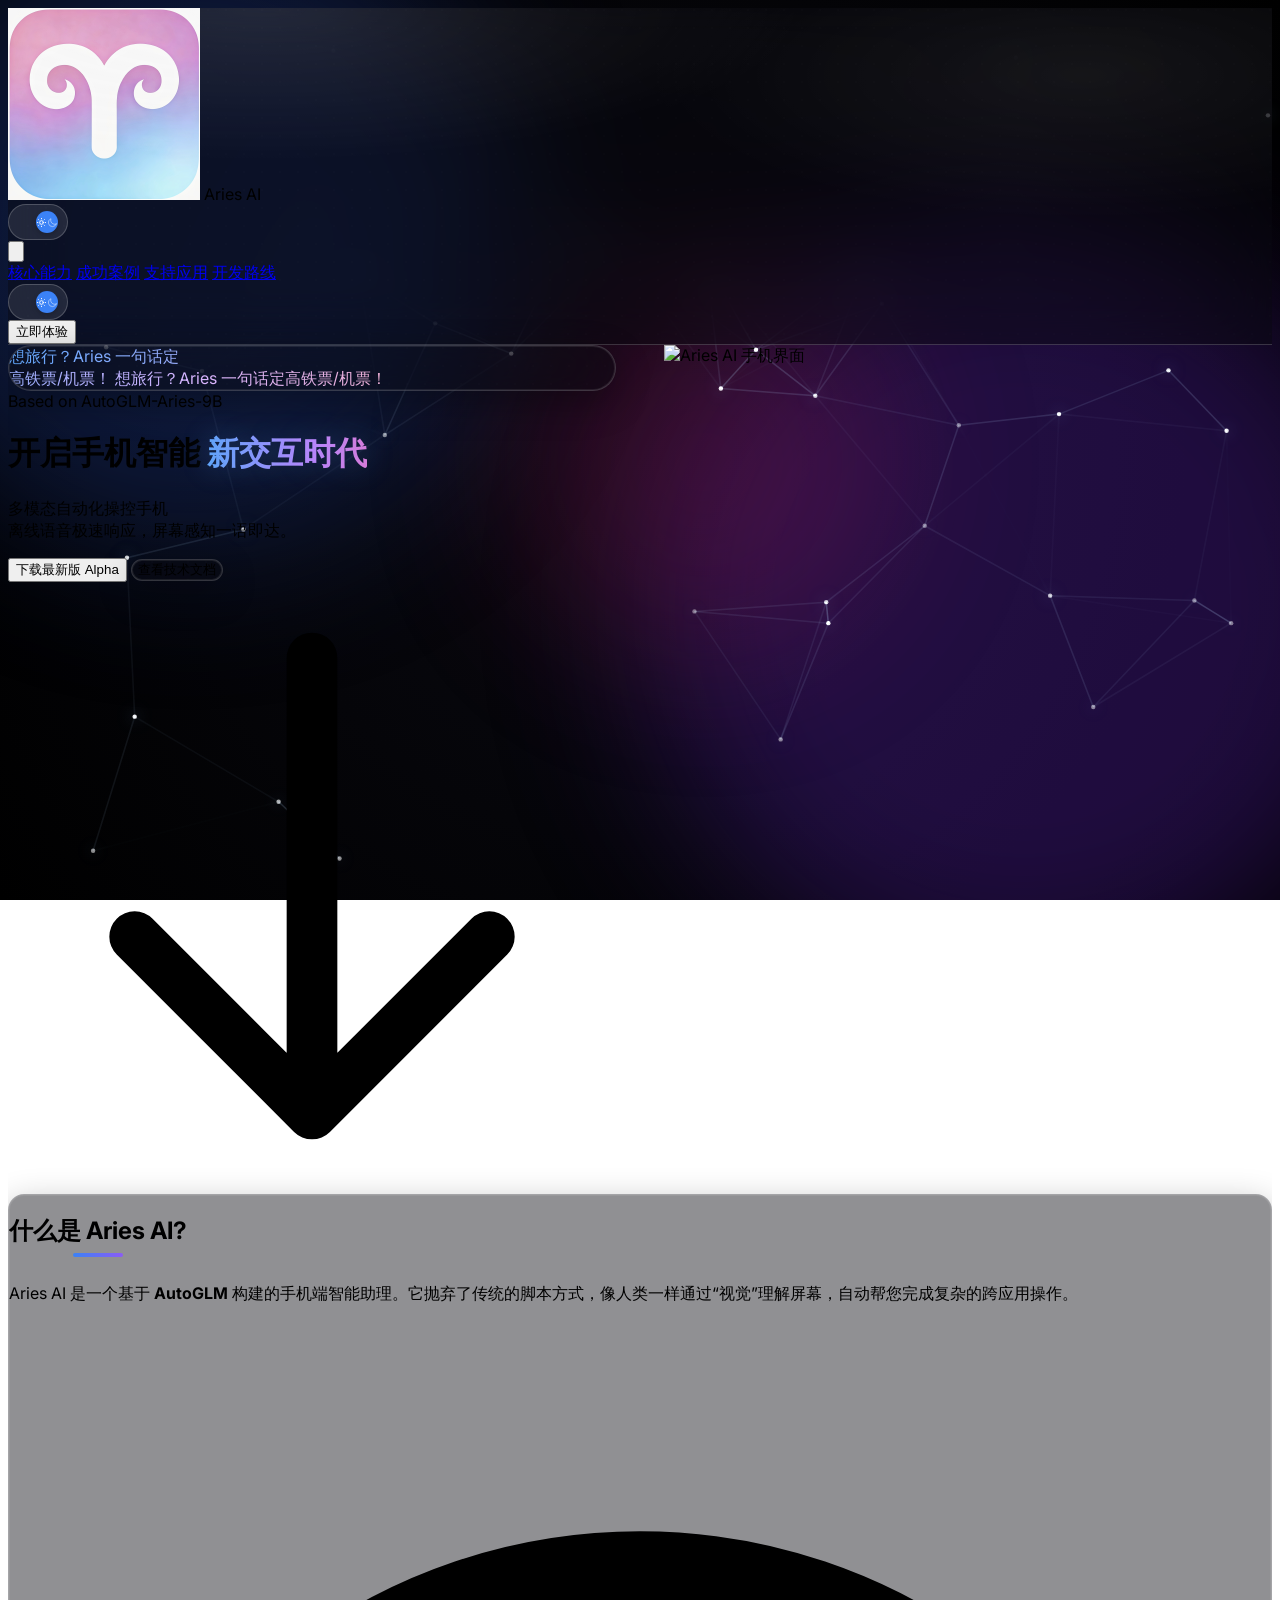
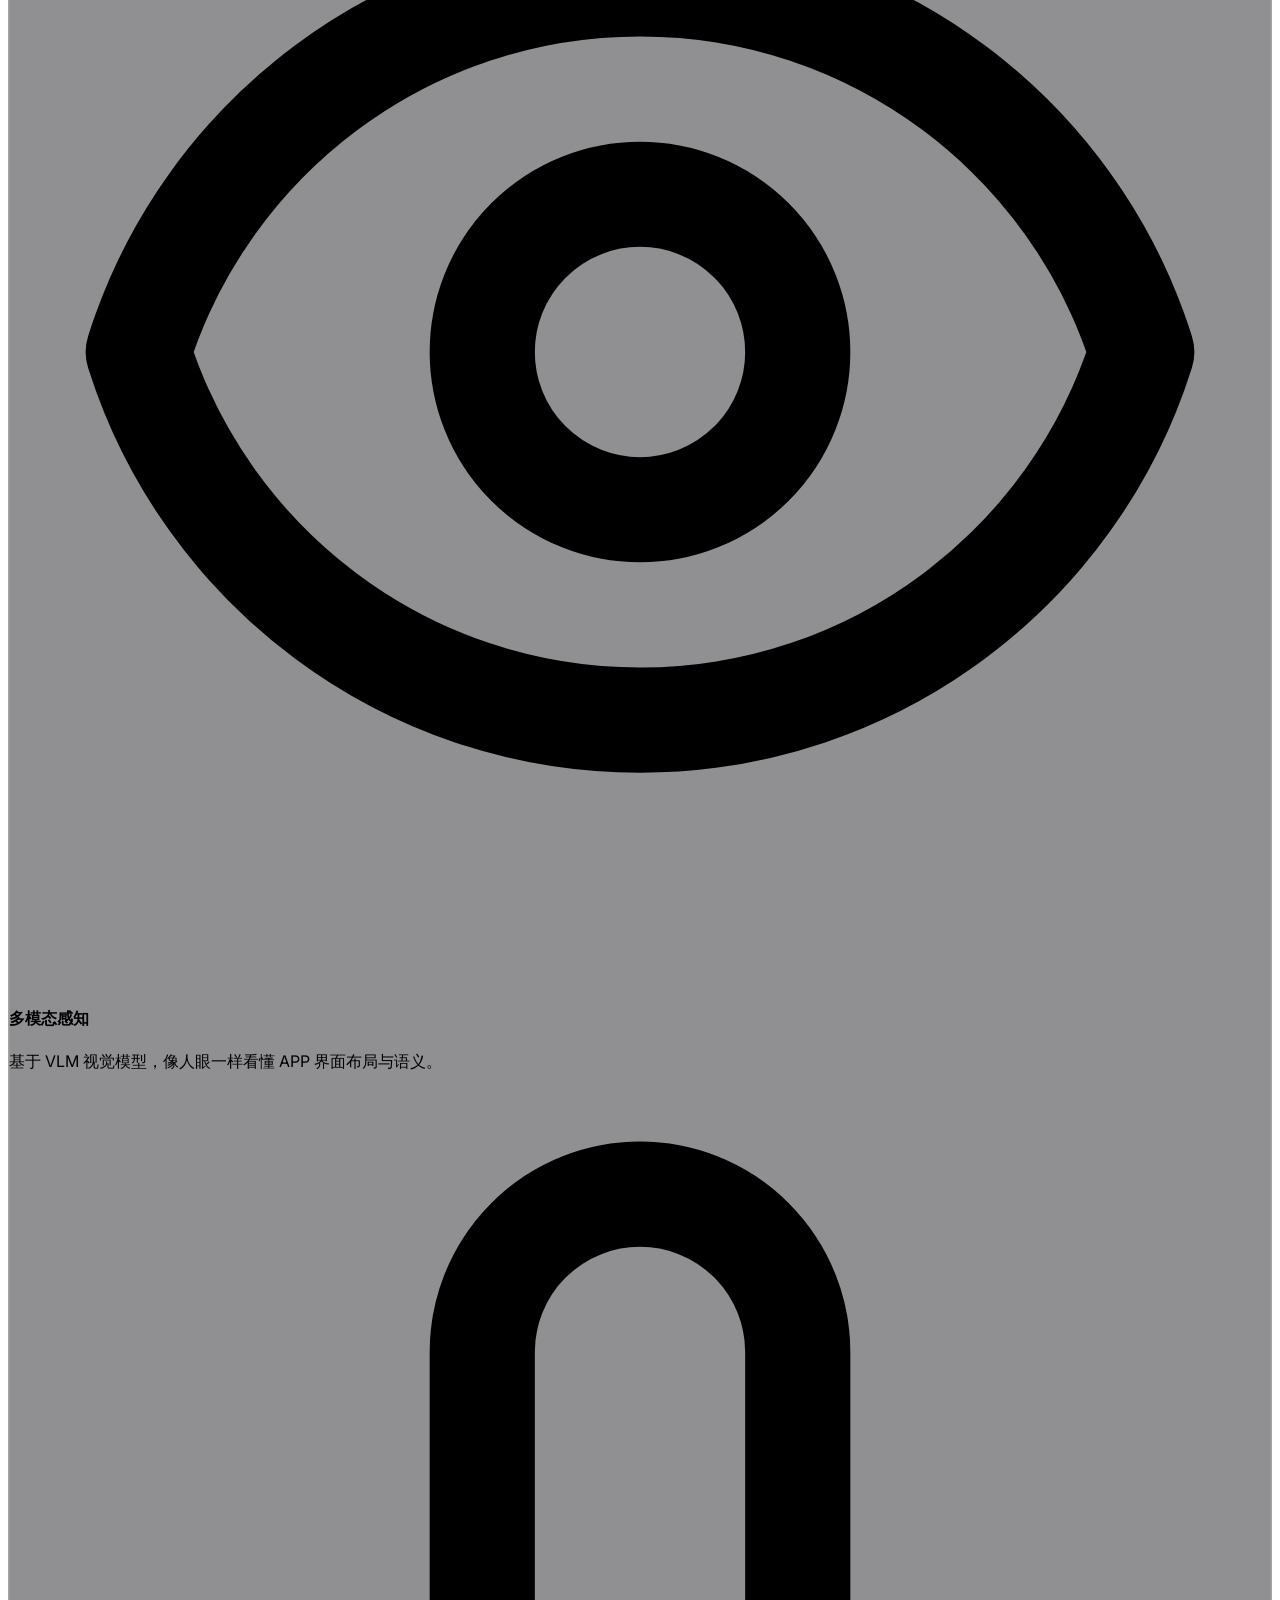
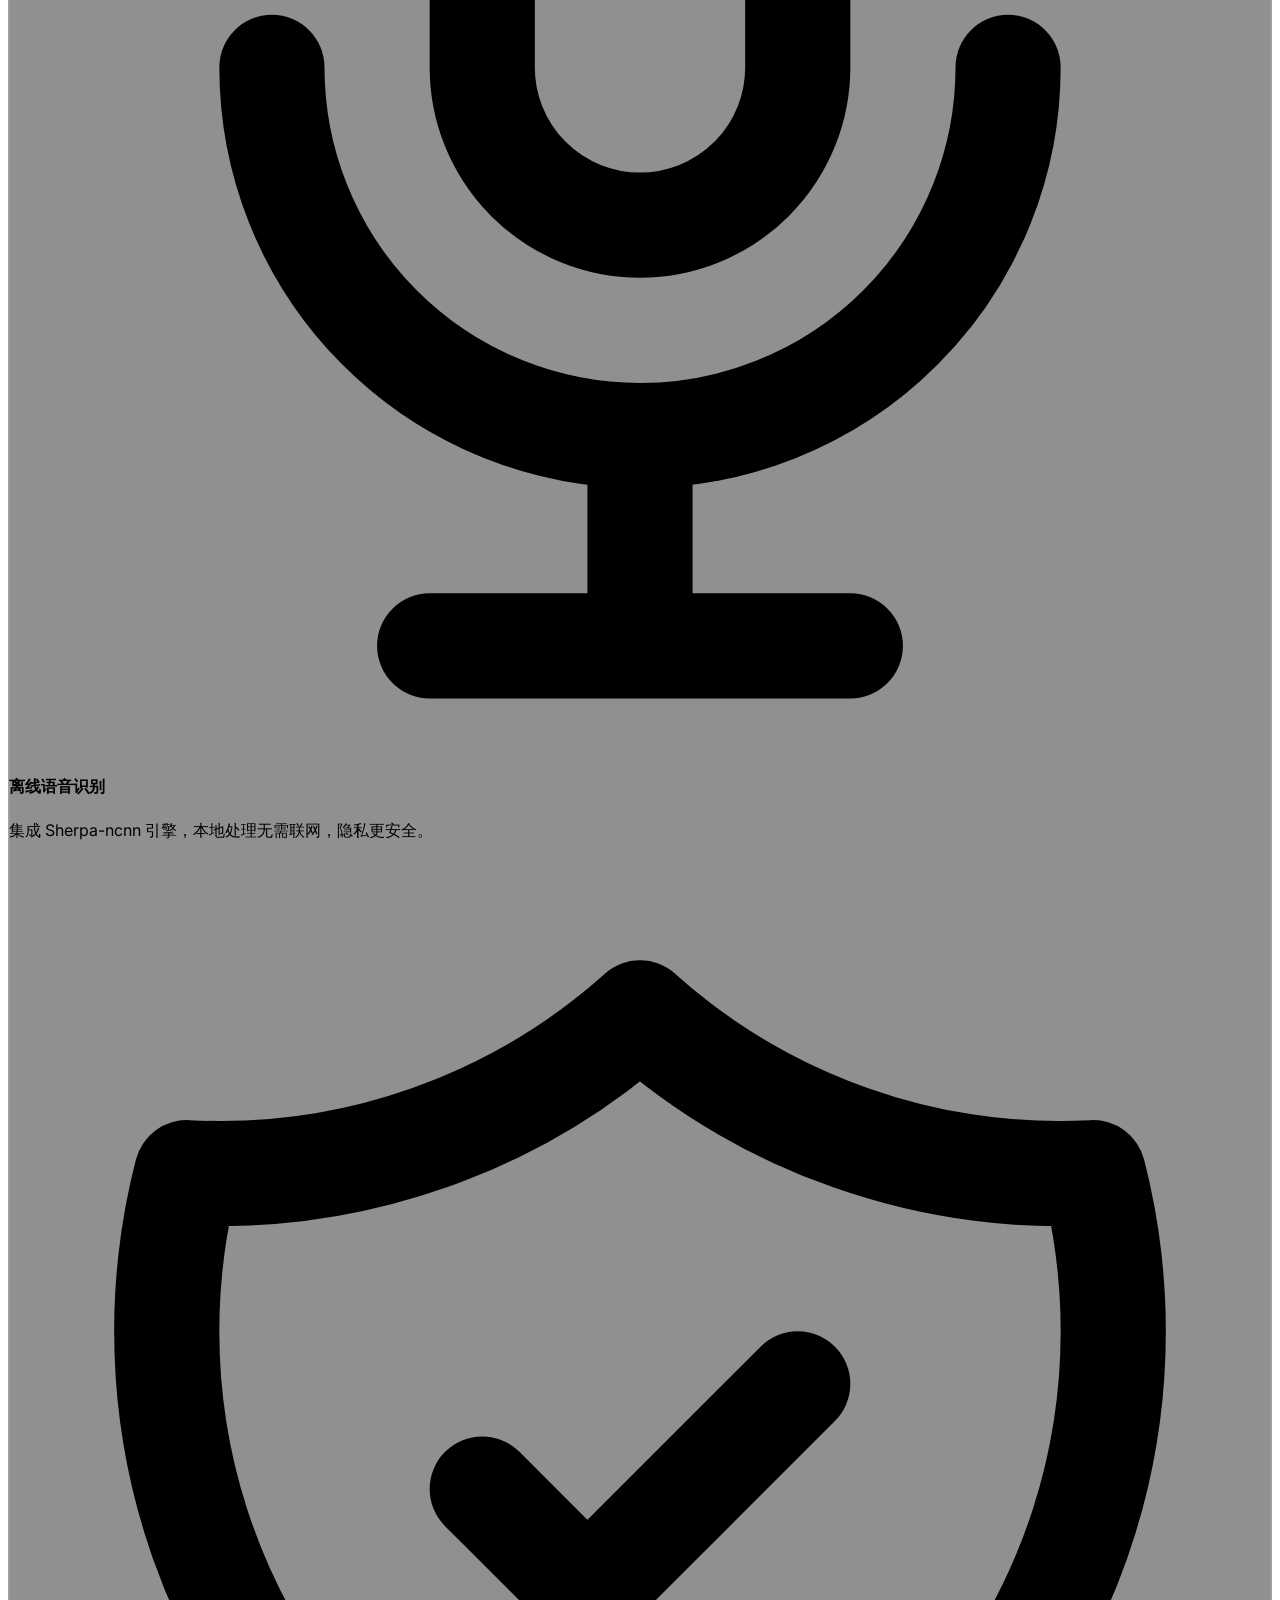
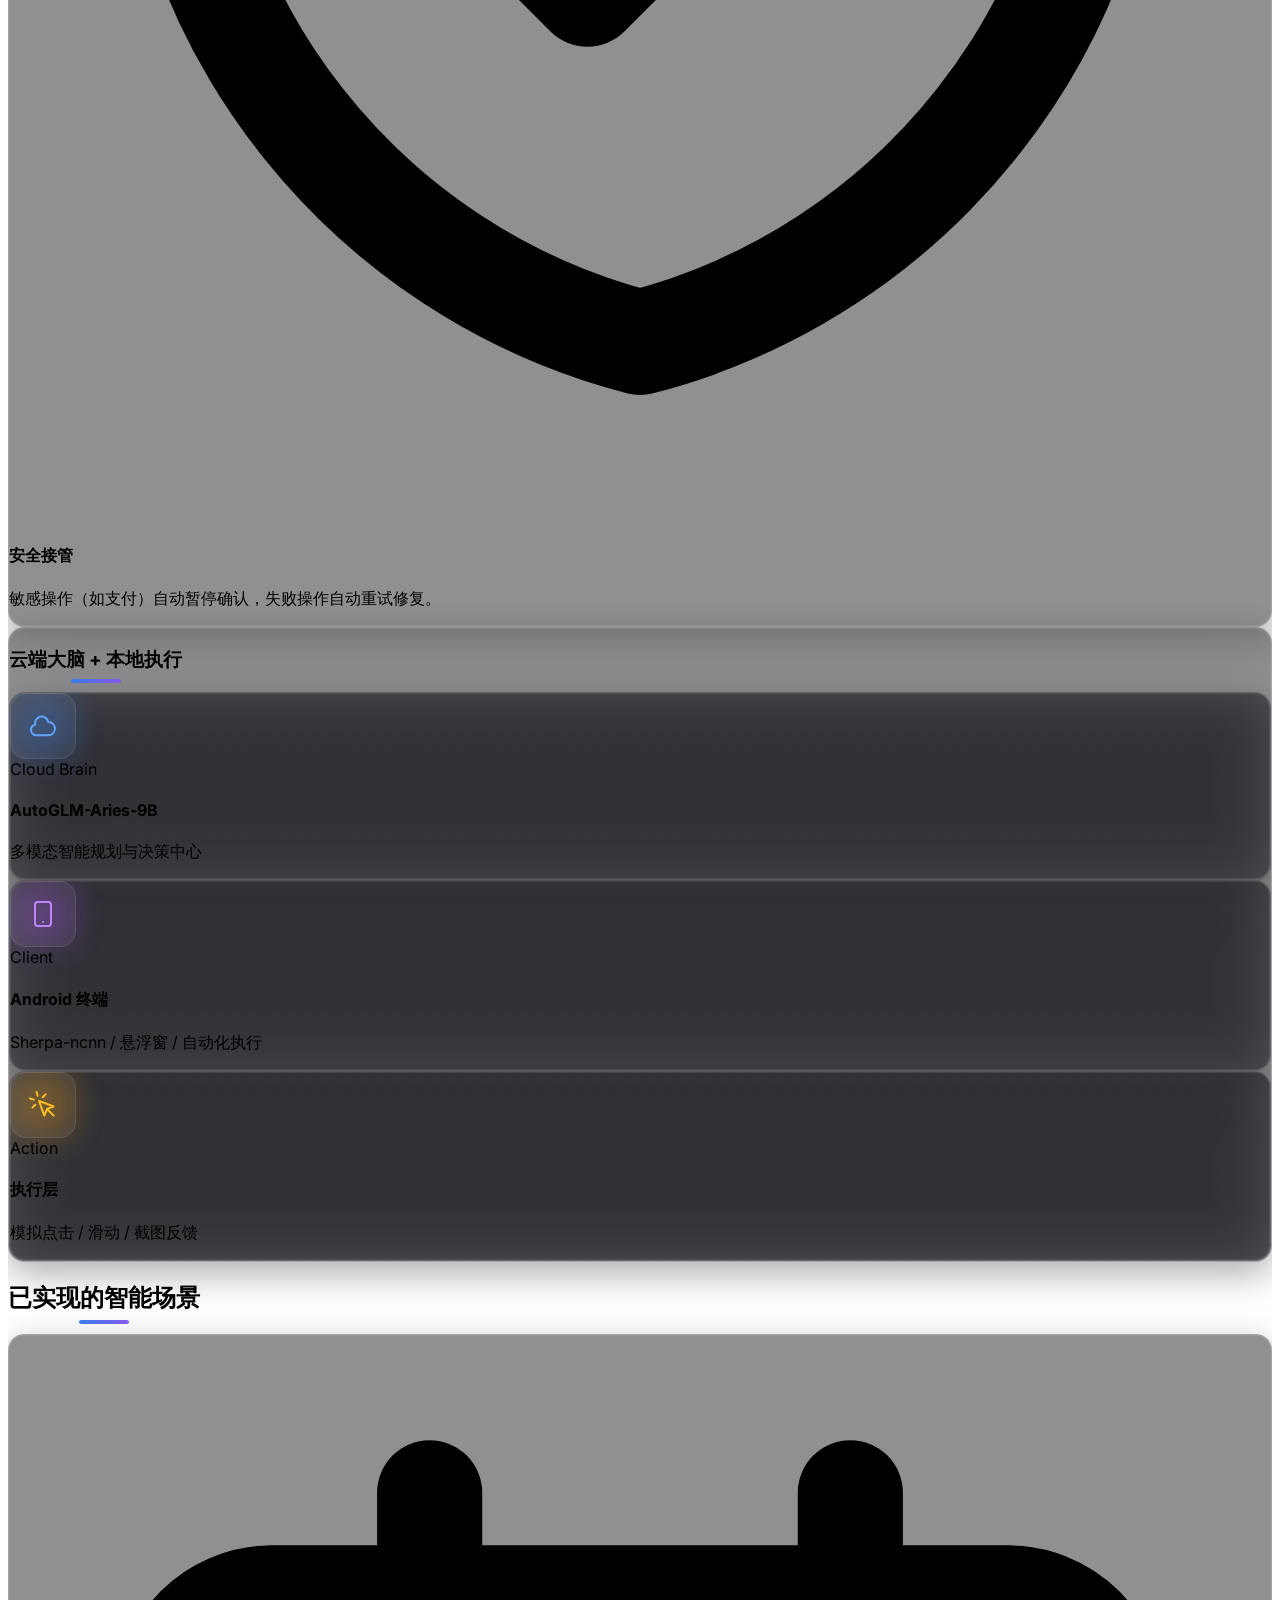
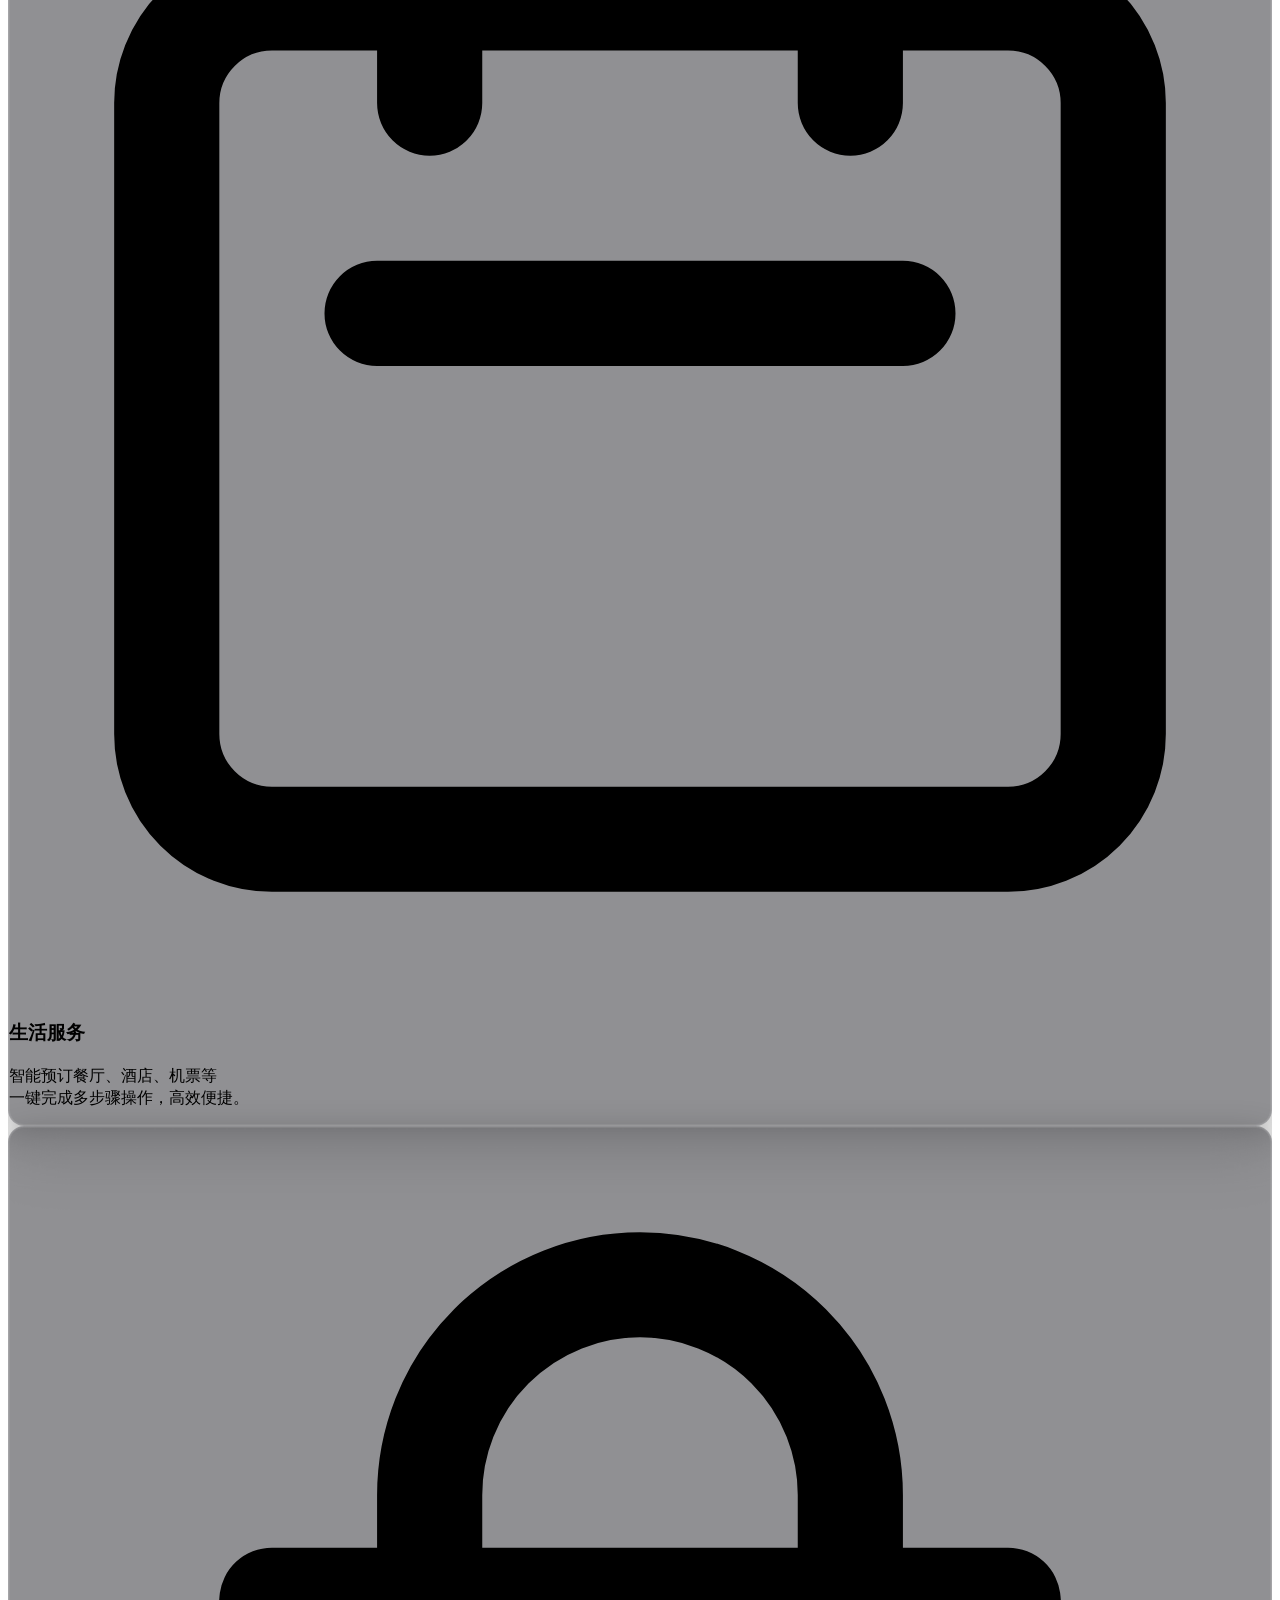
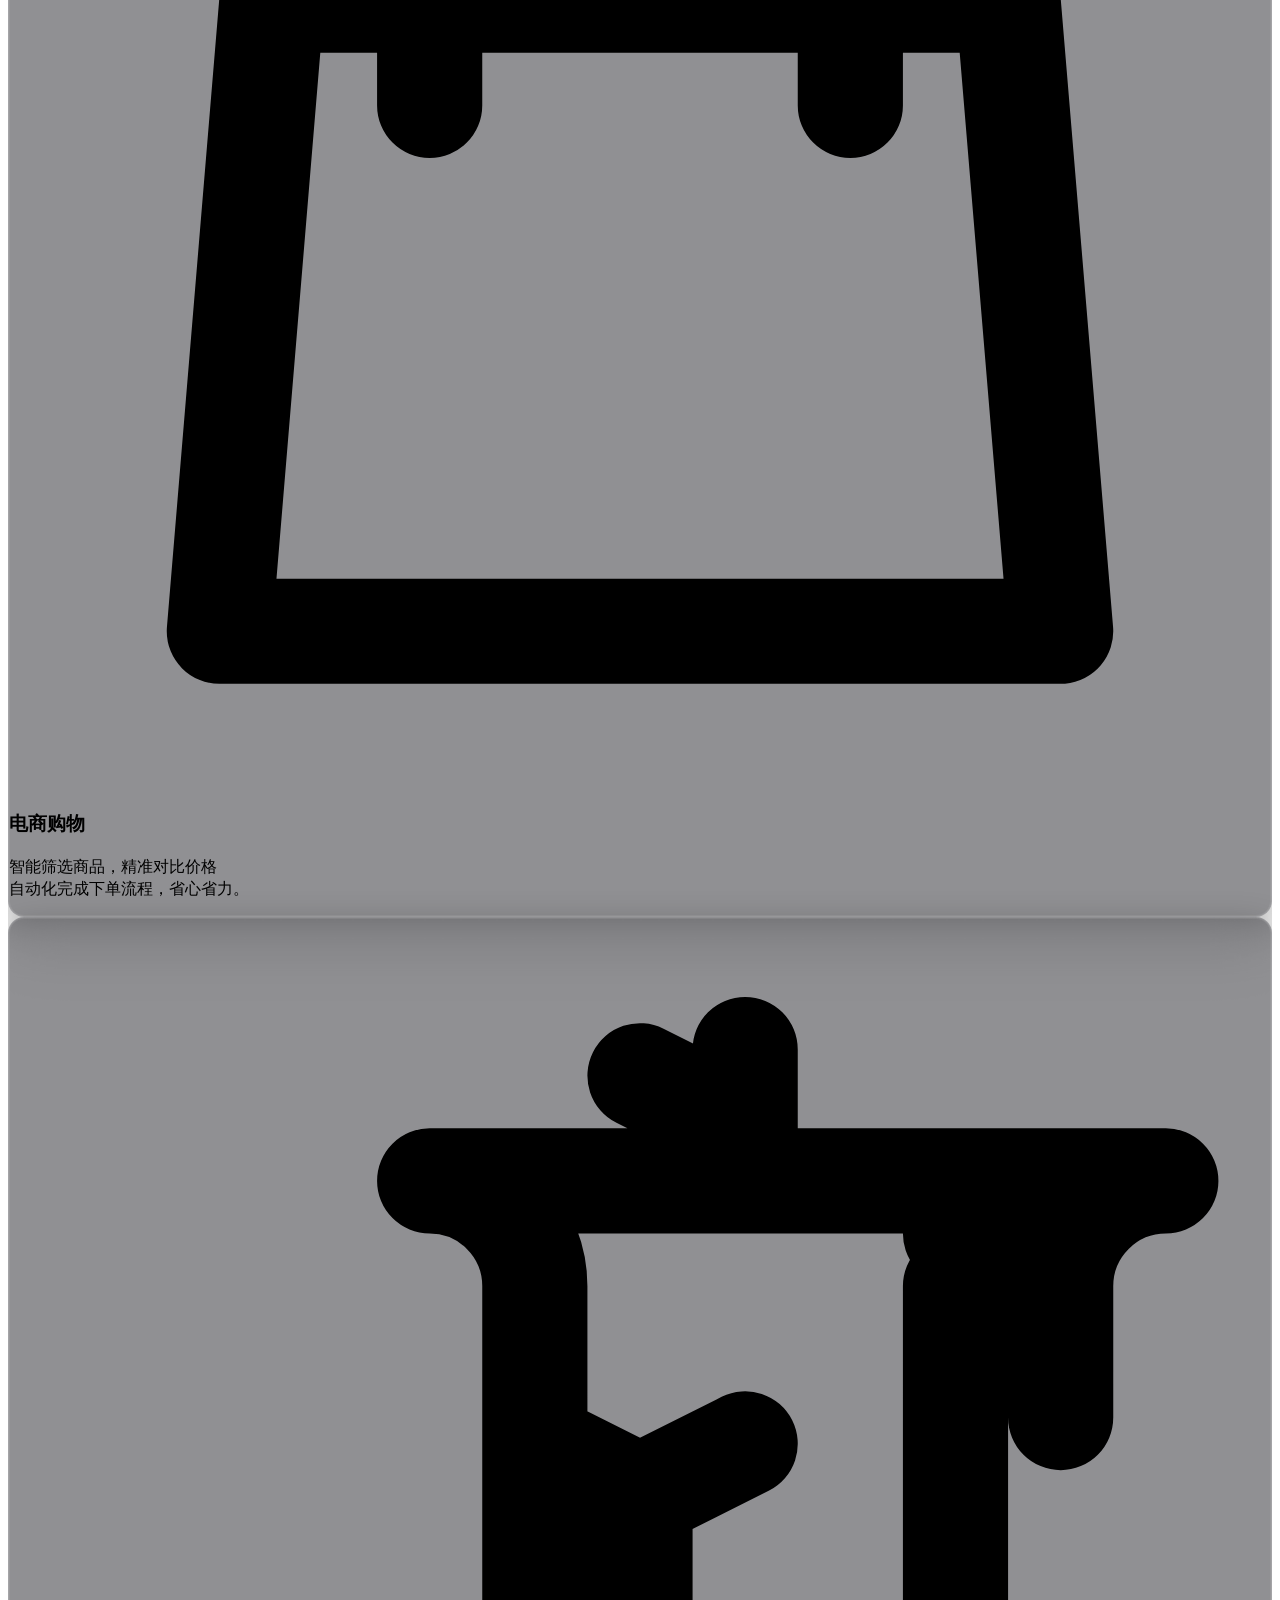
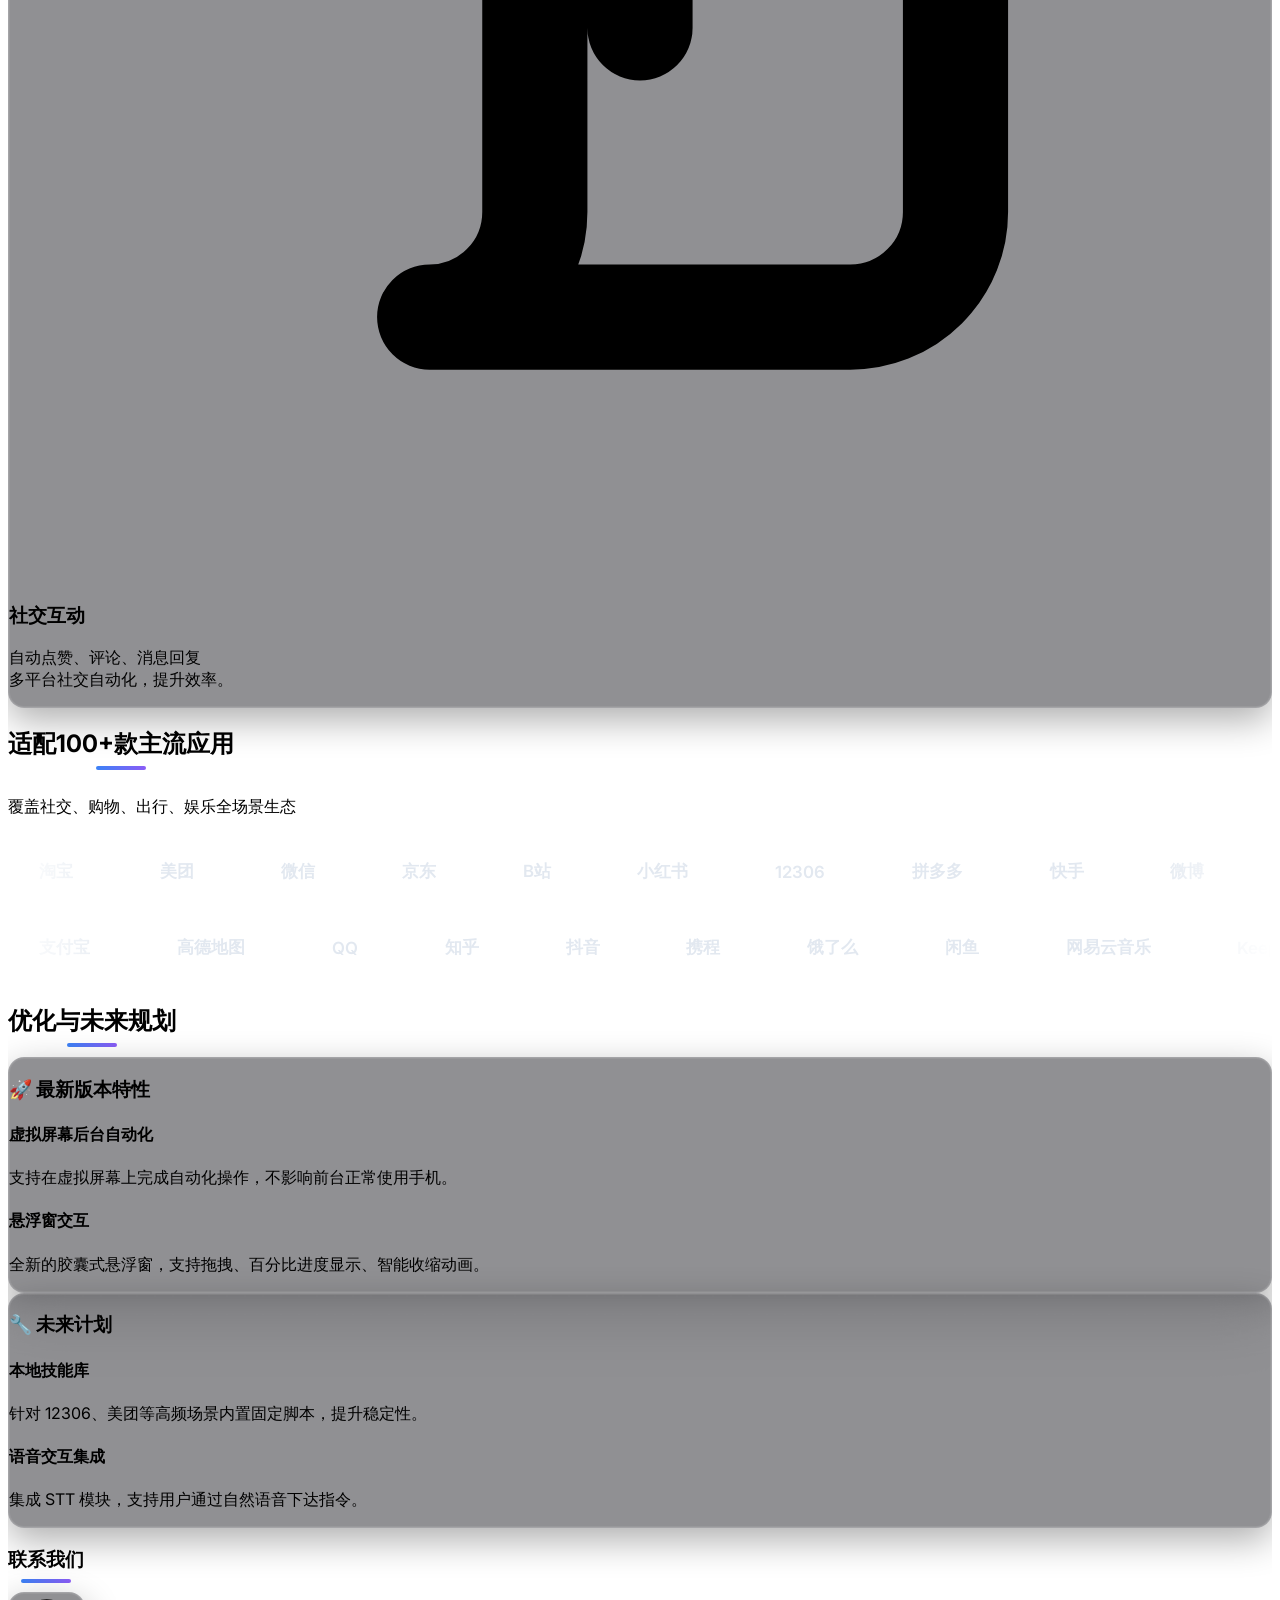
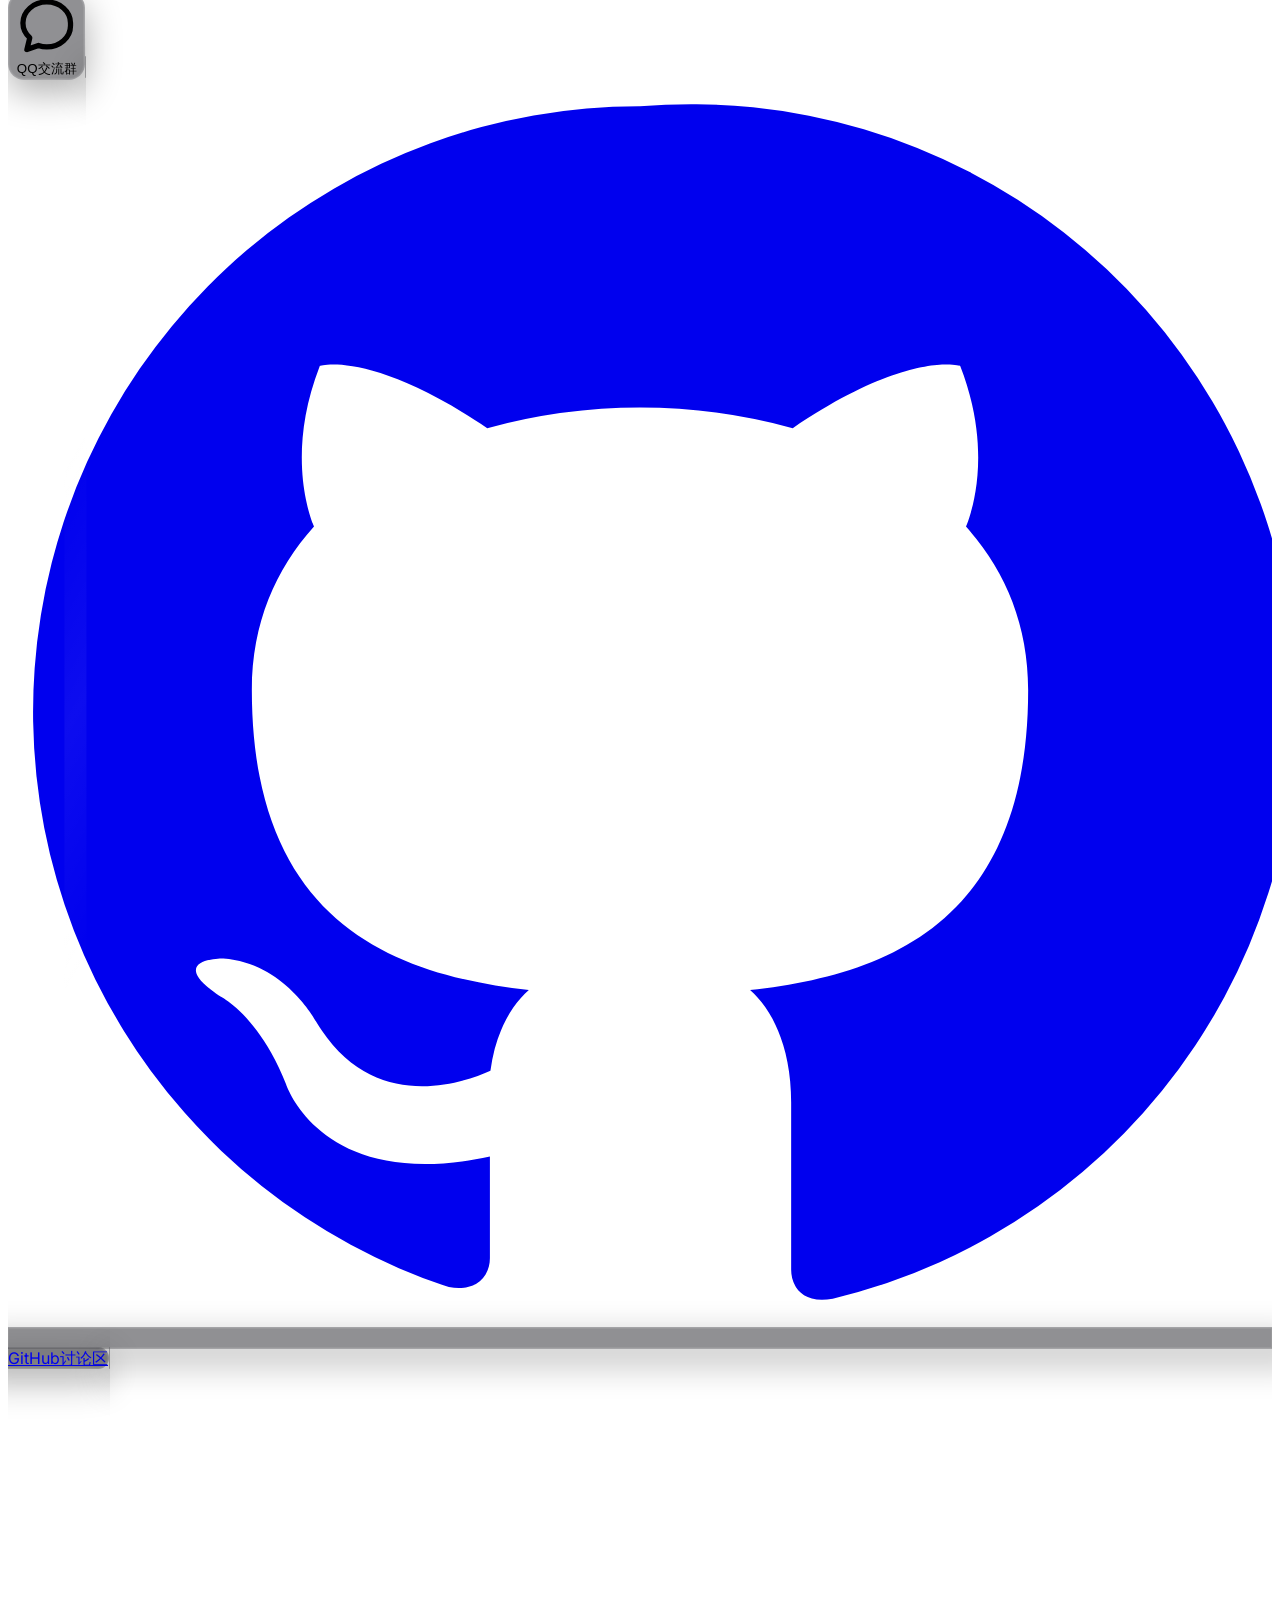
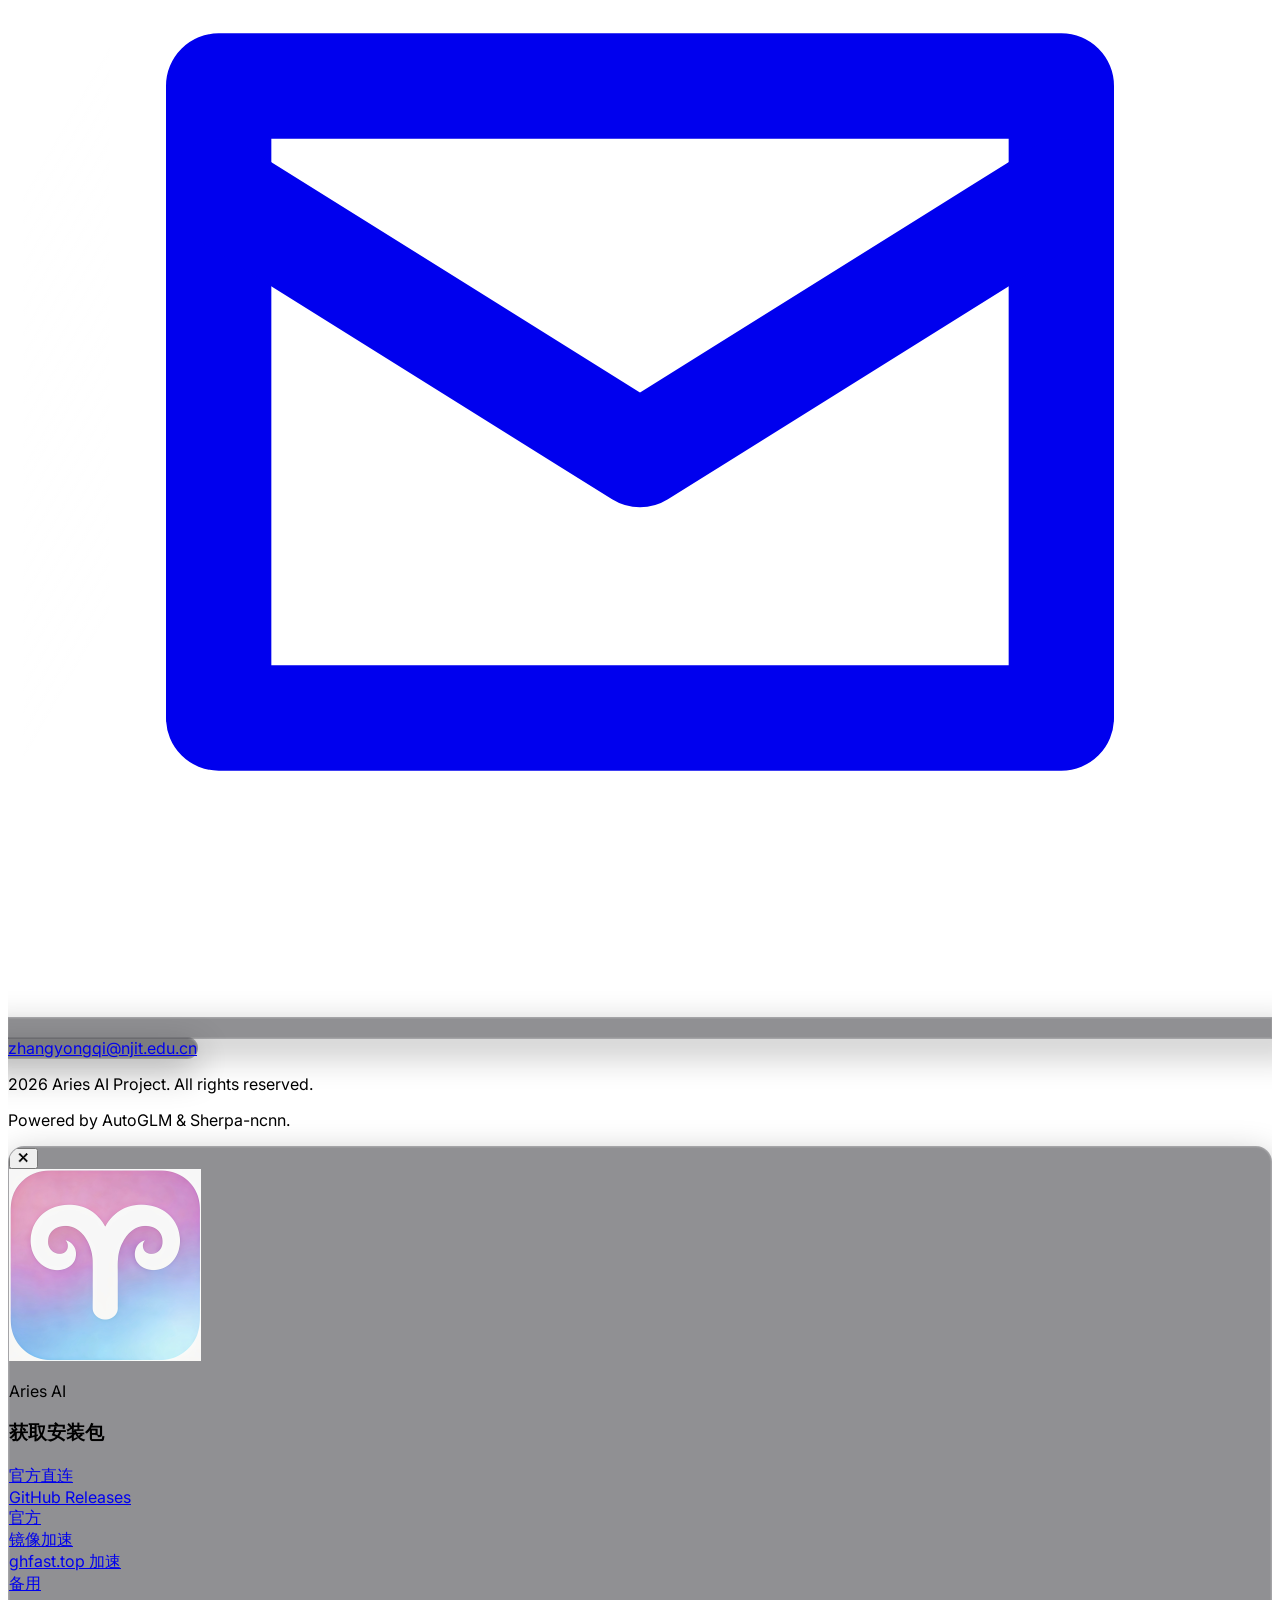
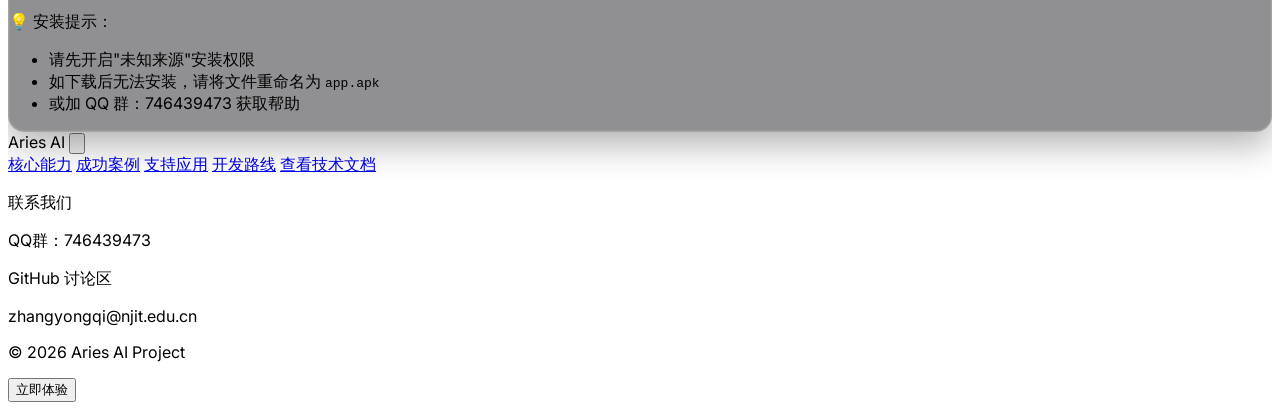
==== commit 0ddac8e5: "优化网页" ====
--- a/Aries-site/index.html
+++ b/Aries-site/index.html
@@ -1591,10 +1591,9 @@
                     </span>
 
                     <h1
-                        class="text-[2.5rem] sm:text-6xl md:text-7xl lg:text-8xl font-extrabold dark:text-white text-gray-900 tracking-tight leading-[1.05]">
-                        开启手机智能
-                        <span
-                            class="gradient-text-fix mt-2 pb-2 block text-[2rem] sm:text-5xl md:text-6xl lg:text-7xl">新交互时代</span>
+                        class="text-4xl sm:text-5xl md:text-6xl lg:text-7xl font-extrabold dark:text-white text-gray-900 tracking-tight leading-[1.1] whitespace-nowrap">
+                        <span class="block">开启手机智能</span>
+                        <span class="gradient-text-fix mt-1 sm:mt-2 block">新交互时代</span>
                     </h1>
 
                     <p
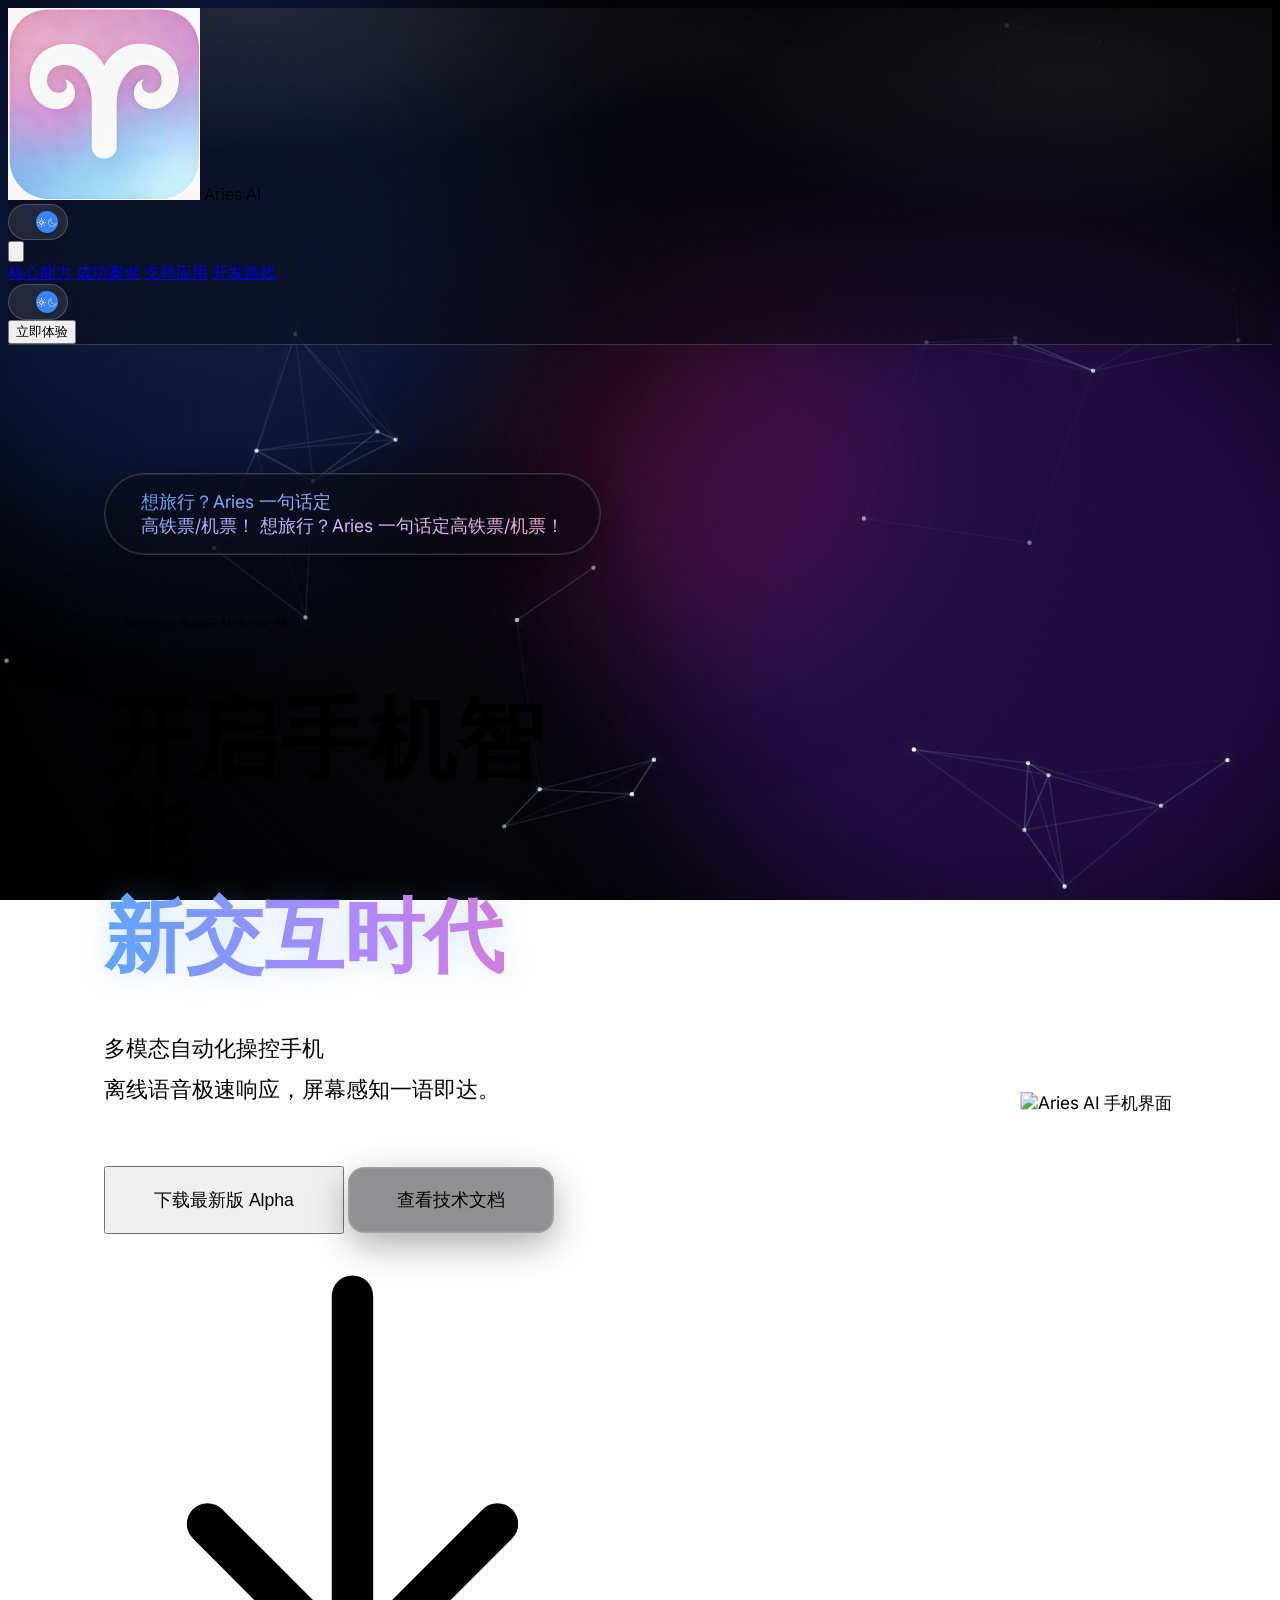
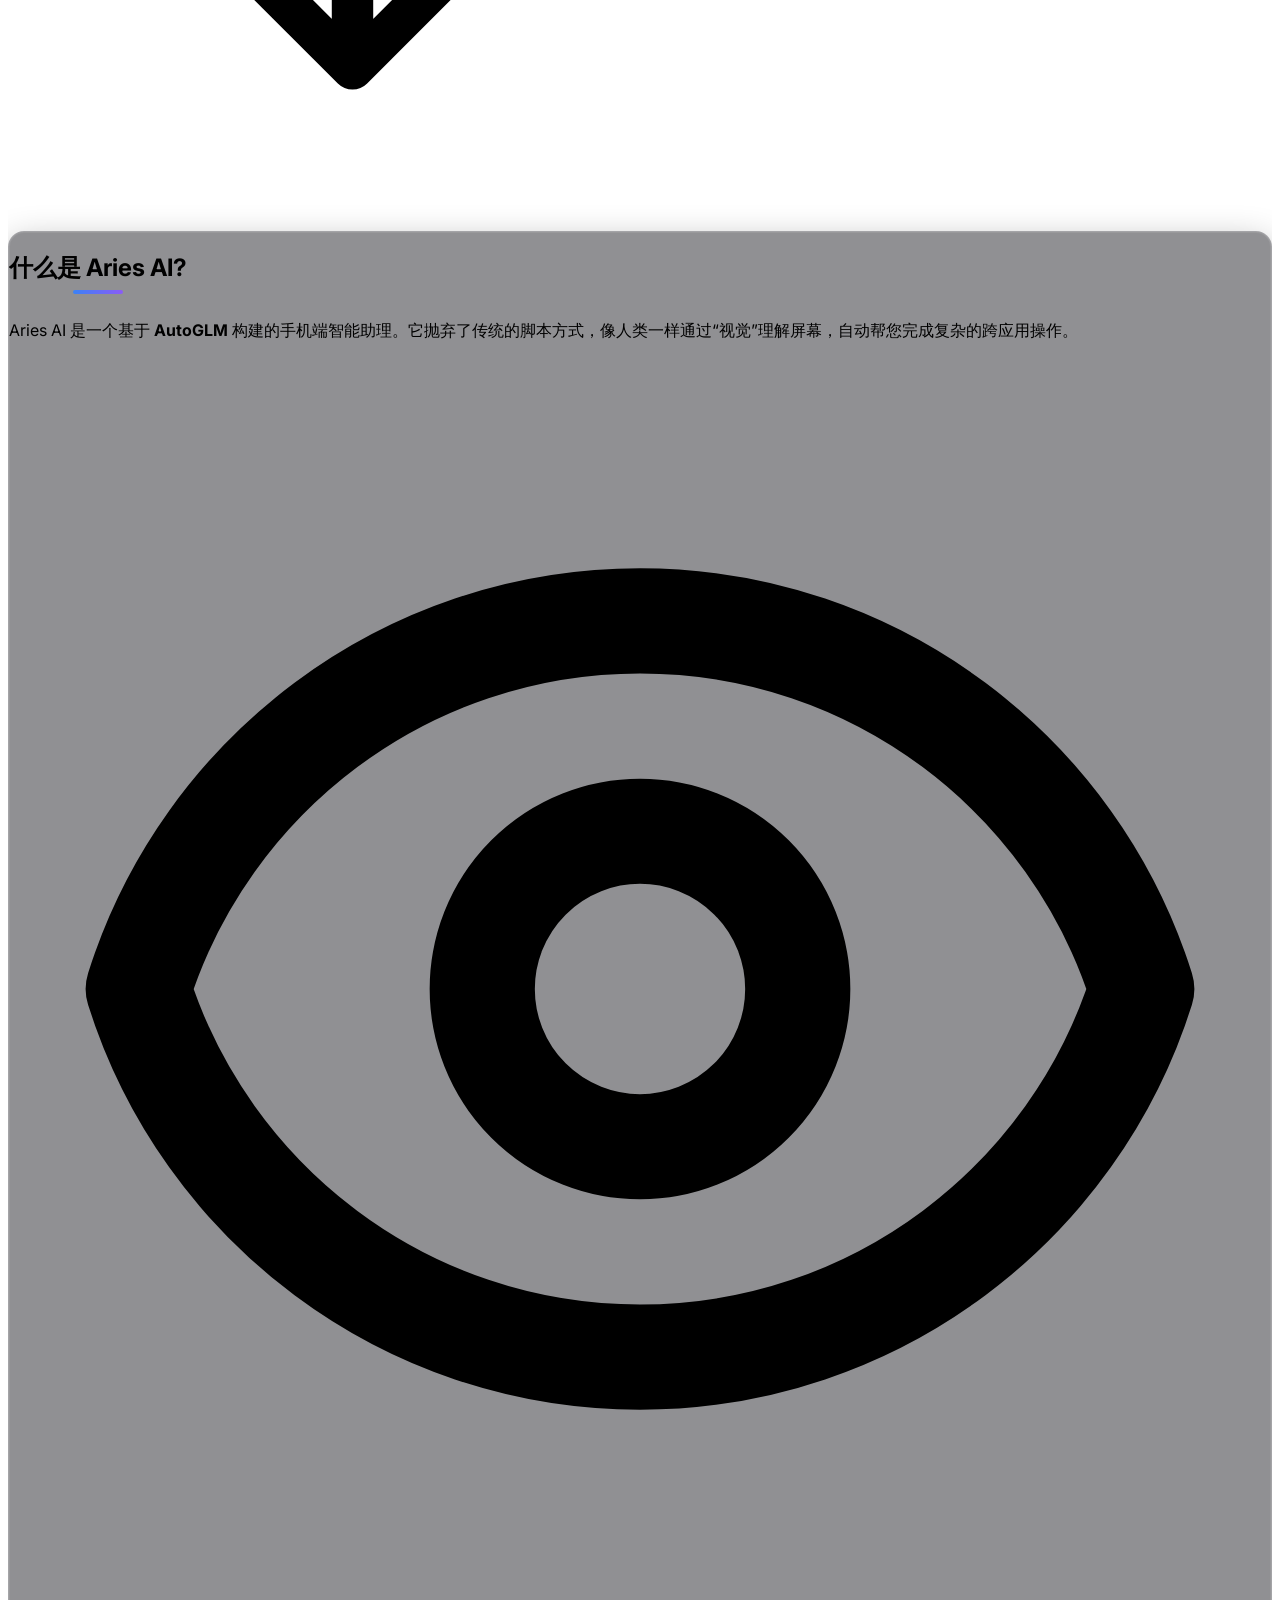
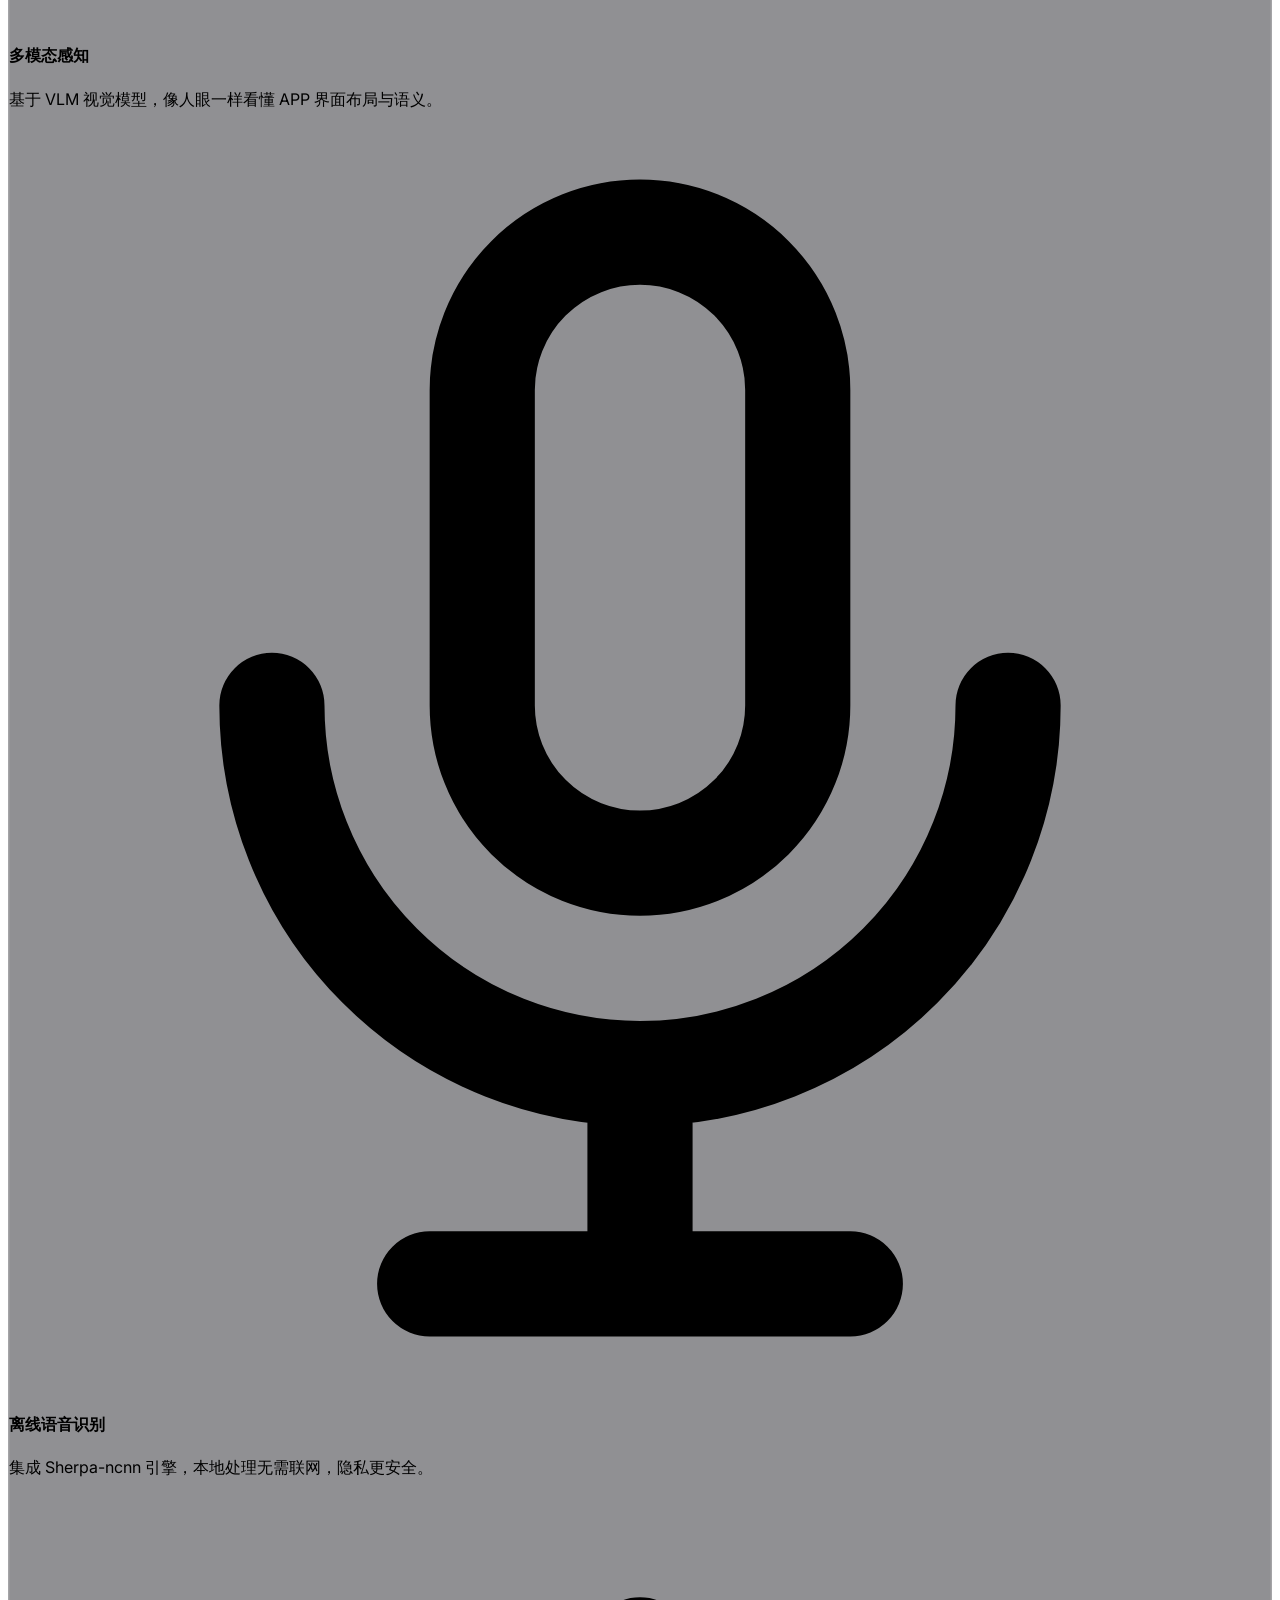
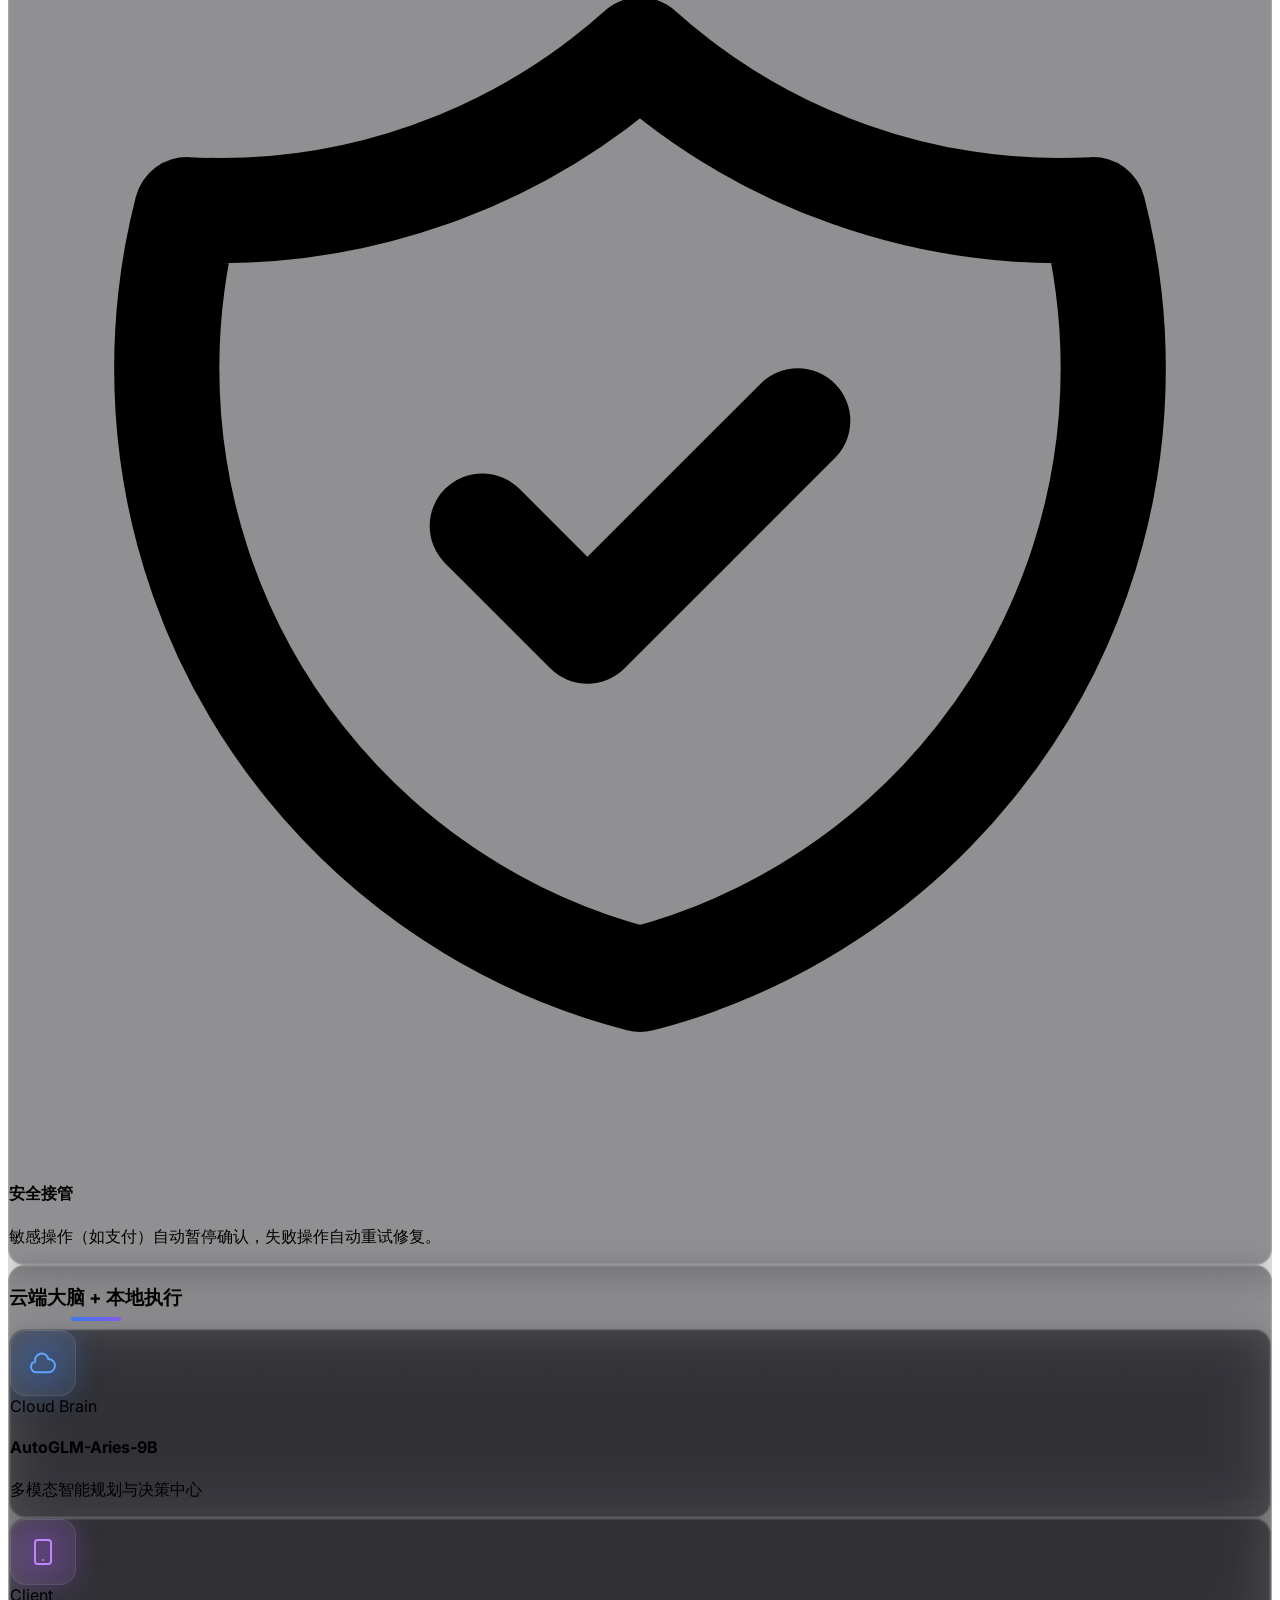
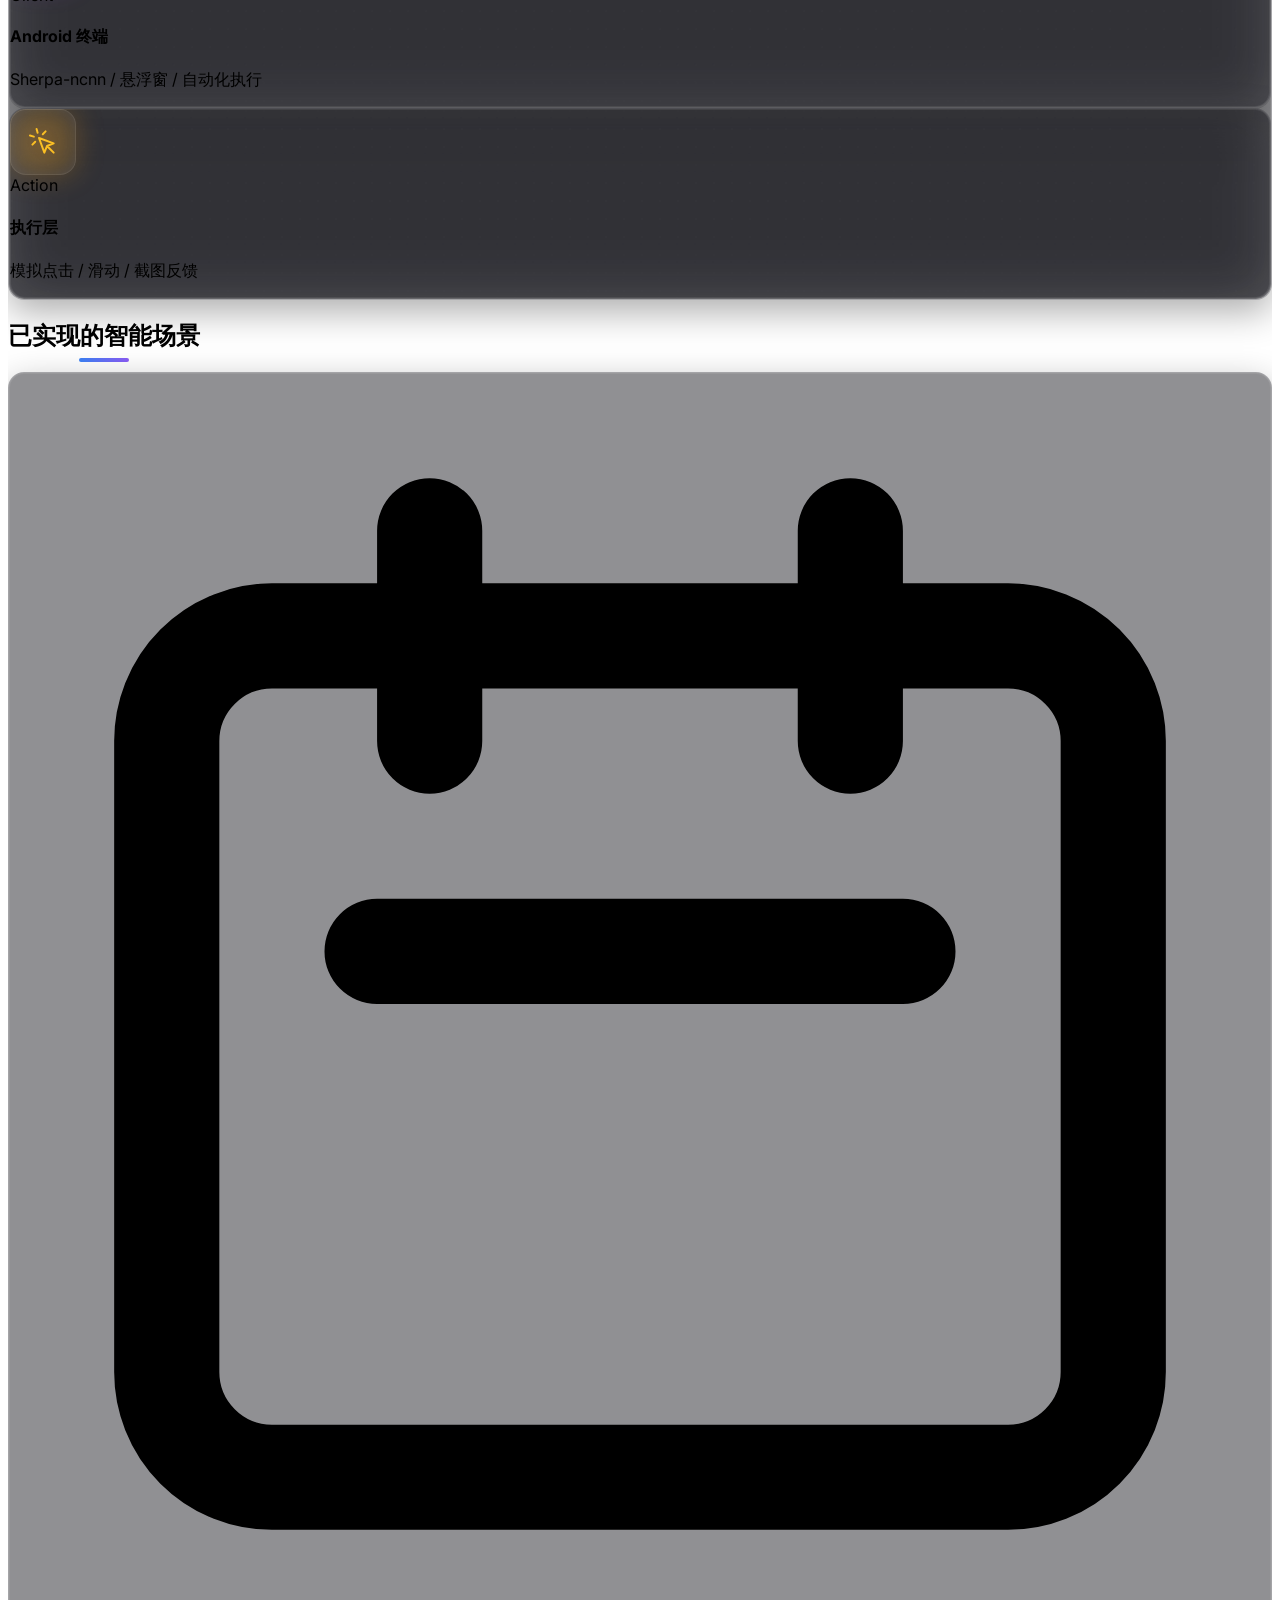
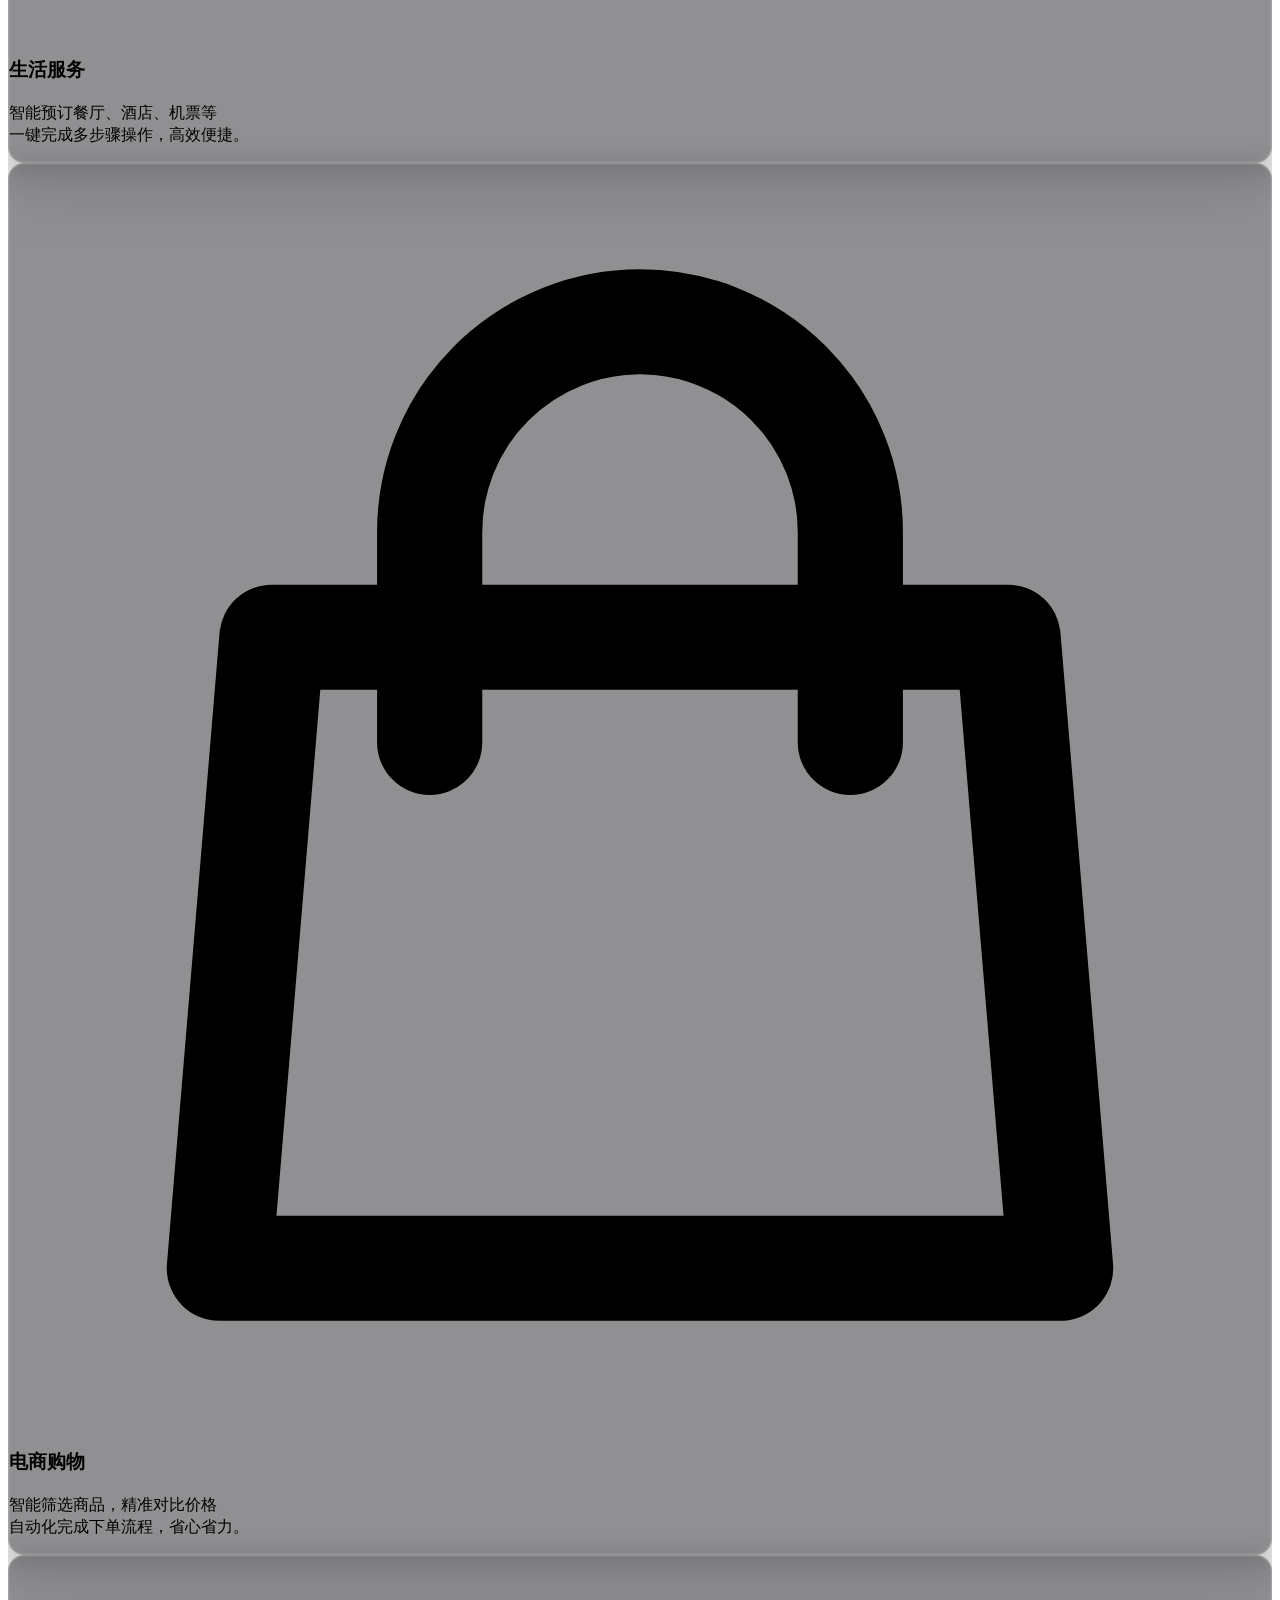
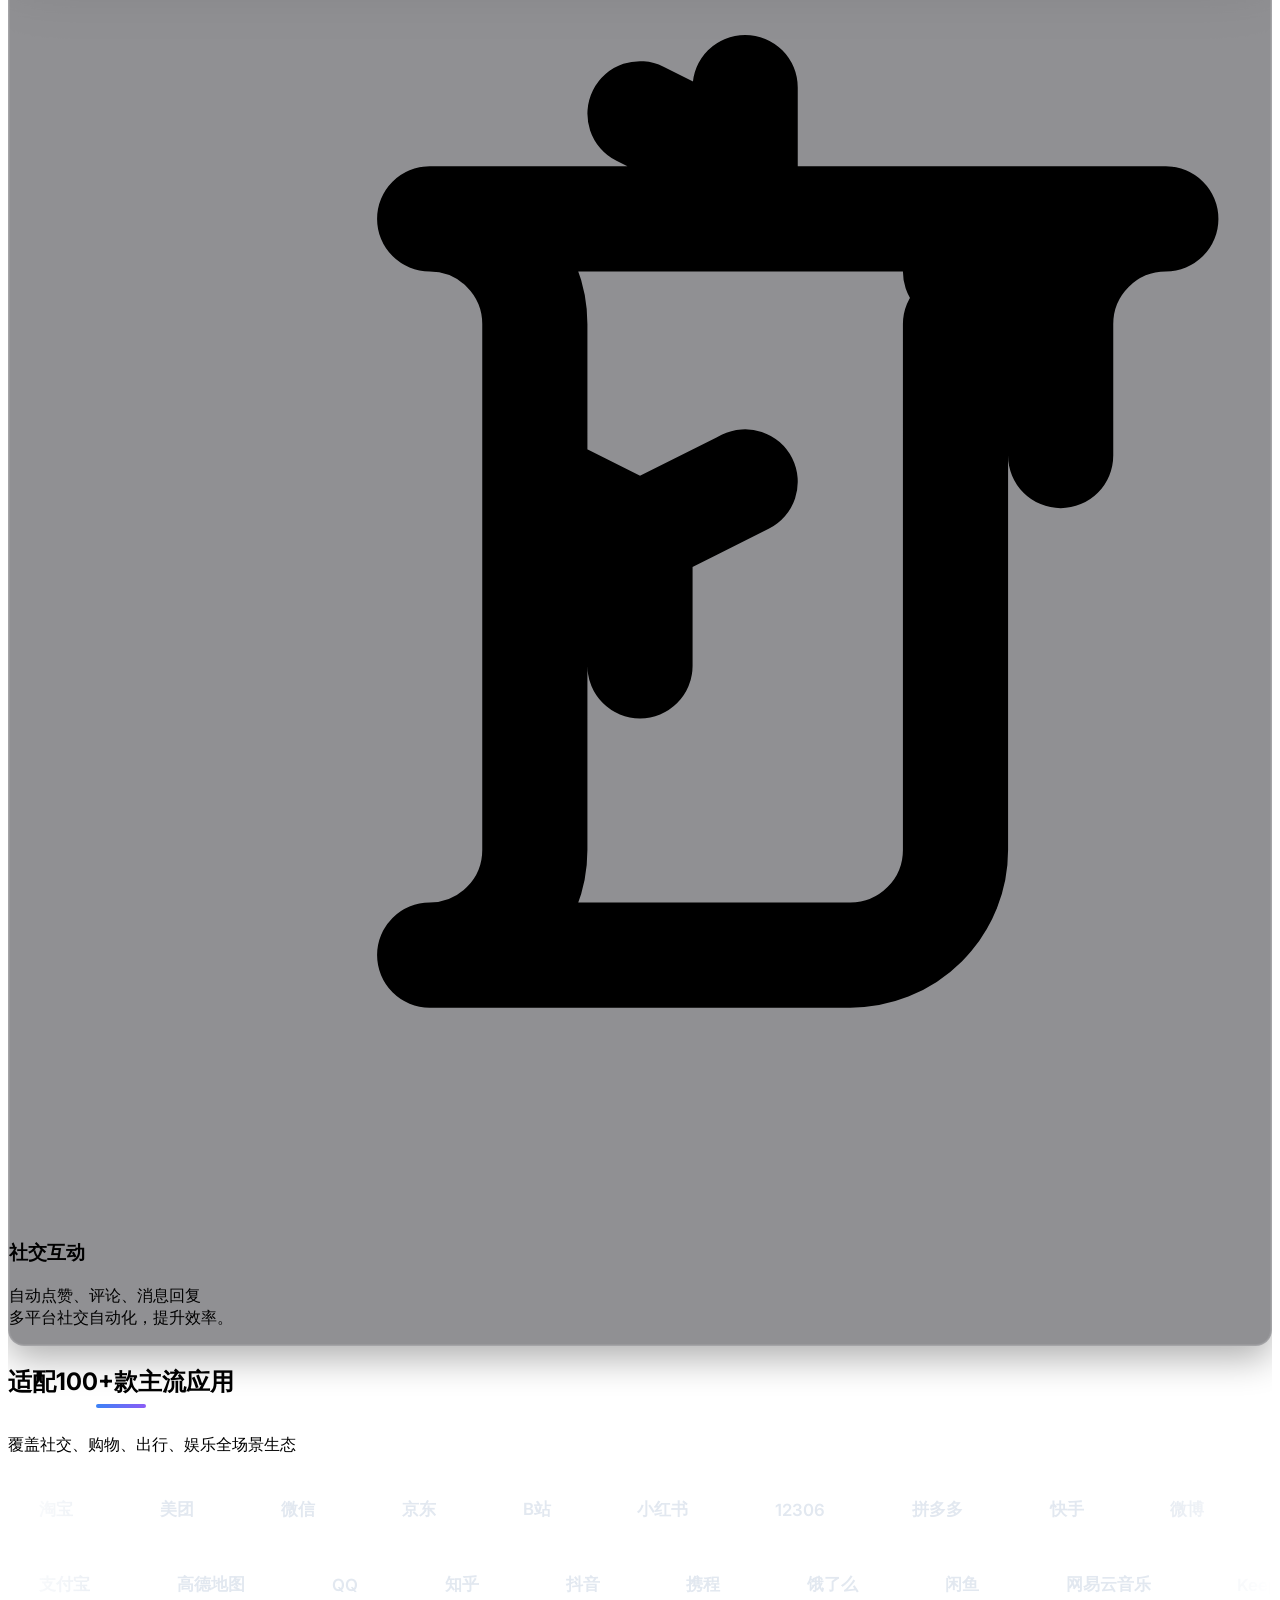
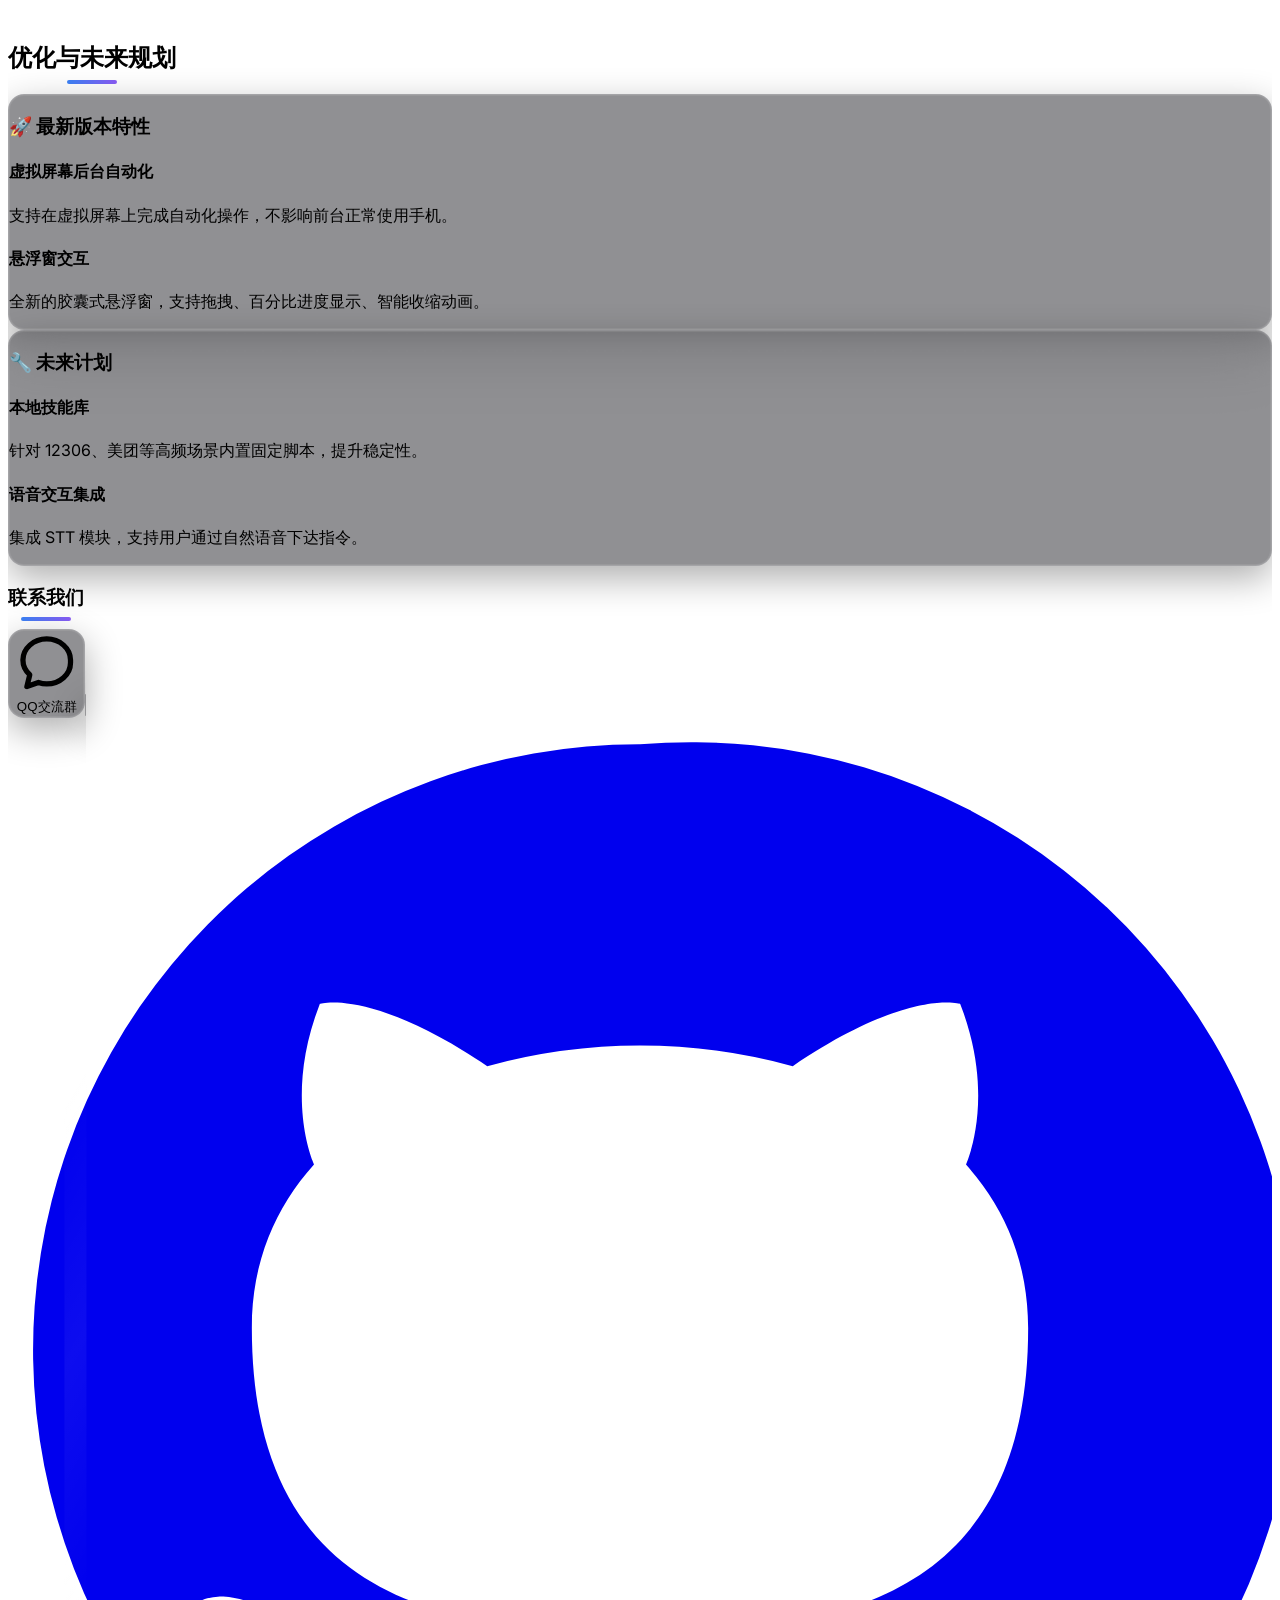
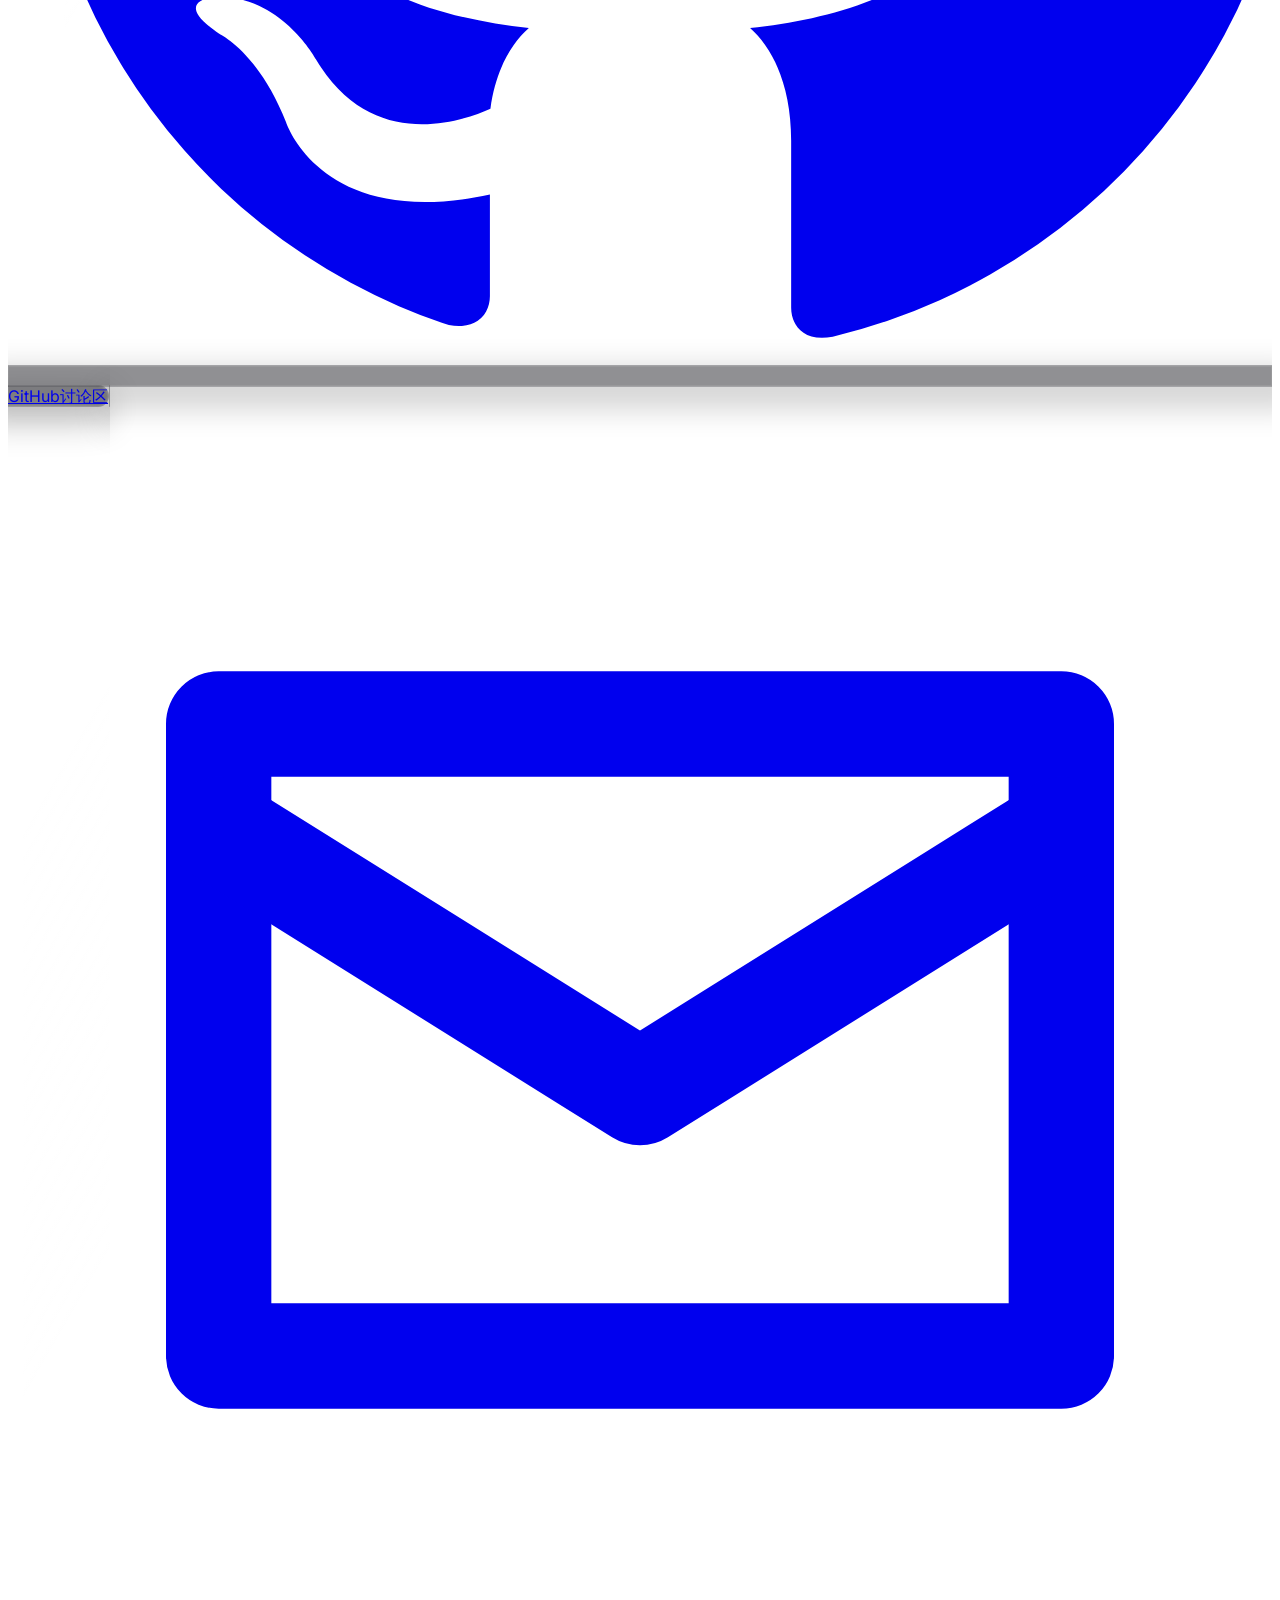
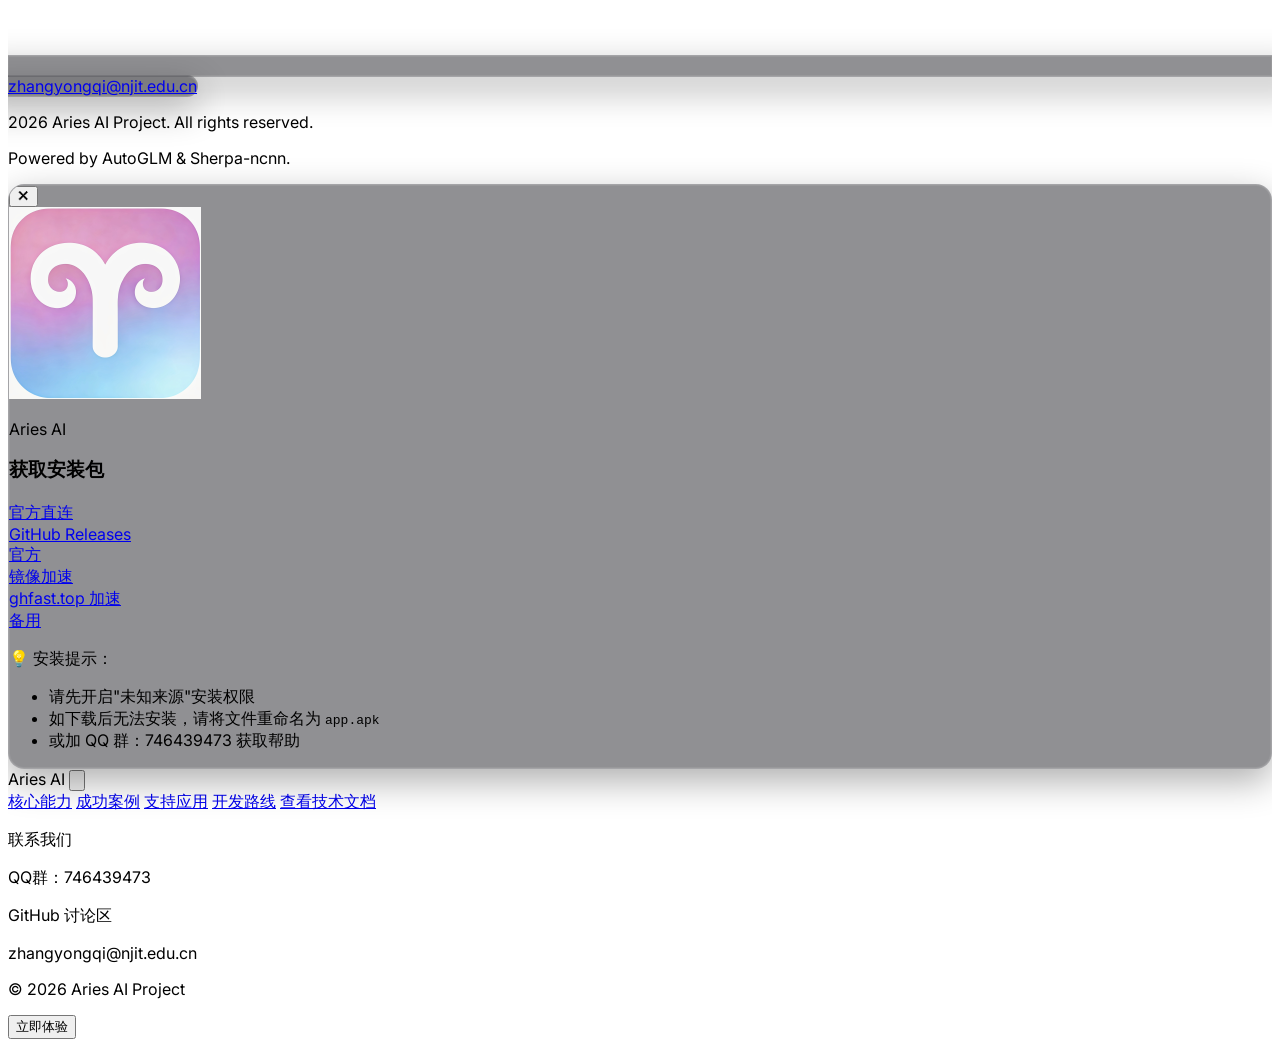
==== commit c86b46c7: "优化网页" ====
--- a/Aries-site/index.html
+++ b/Aries-site/index.html
@@ -1032,23 +1032,144 @@
             }
         }
 
-        /* 电脑端：双列布局 */
+        /* 平板端优化 (768px - 1023px) */
+        @media (min-width: 768px) and (max-width: 1023px) {
+
+            /* 胶囊单行显示 */
+            .hero-capsule span.lg\:hidden {
+                display: none !important;
+            }
+
+            .hero-capsule span.hidden.lg\:inline {
+                display: inline !important;
+            }
+
+            .hero-capsule {
+                padding: 14px 32px;
+                font-size: 1.1rem;
+            }
+        }
+
+        /* 电脑端：双列布局 - 大气分散 */
         @media (min-width: 1024px) {
+            header {
+                padding: 8rem 3rem 6rem;
+            }
+
+            header .max-w-7xl {
+                max-width: 1400px;
+            }
+
             .hero-grid {
                 display: grid;
-                grid-template-columns: 1fr 1fr;
-                gap: 3rem;
+                grid-template-columns: 1.1fr 0.9fr;
+                gap: 8rem;
+                align-items: center;
             }
 
             .hero-content {
                 text-align: left;
                 align-items: flex-start;
-                padding: 0;
+                padding: 0 2rem;
+                max-width: 700px;
+            }
+
+            /* 胶囊位置调整 */
+            .hero-capsule {
+                margin-bottom: 3.5rem;
+                padding: 16px 36px;
+                font-size: 1.1rem;
+            }
+
+            /* 徽章间距 */
+            .model-badge {
+                margin-bottom: 3rem;
+                font-size: 12px;
+                padding: 8px 20px;
+            }
+
+            /* 标题间距 */
+            h1 {
+                margin-bottom: 3rem;
+                line-height: 1.1;
+                font-size: 4.5rem;
+            }
+
+            h1 span.block:first-child {
+                margin-bottom: 1rem;
+            }
+
+            h1 span.block:last-child {
+                font-size: 4rem;
+            }
+
+            /* 描述文字间距 */
+            header p {
+                margin: 3rem 0 3.5rem;
+                font-size: 1.25rem;
+                line-height: 1.9;
+                max-width: 85%;
+            }
+
+            /* 按钮区域 */
+            header .flex.flex-col.sm\:flex-row {
+                gap: 2rem;
+                margin-top: 1.5rem;
+            }
+
+            /* 按钮尺寸 */
+            #btn-download-hero,
+            header button {
+                padding: 1.25rem 3rem;
+                font-size: 1.1rem;
+            }
+
+            /* 右侧手机图片 */
+            .hero-phone {
+                display: flex;
+                justify-content: flex-end;
+                align-items: center;
+                padding-right: 1rem;
+                overflow: visible;
+            }
+
+            .hero-phone>div {
+                transform: scale(1.05);
+                max-width: 100%;
             }
 
             /* 隐藏单独的手机展示区域 */
             .phone-showcase {
                 display: none !important;
+            }
+        }
+
+        /* 大屏幕进一步优化 */
+        @media (min-width: 1280px) {
+            .hero-grid {
+                gap: 10rem;
+            }
+
+            .hero-content {
+                max-width: 750px;
+                padding: 0 3rem;
+            }
+
+            h1 {
+                font-size: 5.5rem;
+            }
+
+            h1 span.block:last-child {
+                font-size: 5rem;
+            }
+
+            header p {
+                font-size: 1.35rem;
+                max-width: 80%;
+            }
+
+            .hero-phone>div {
+                transform: scale(1.08);
             }
         }
 
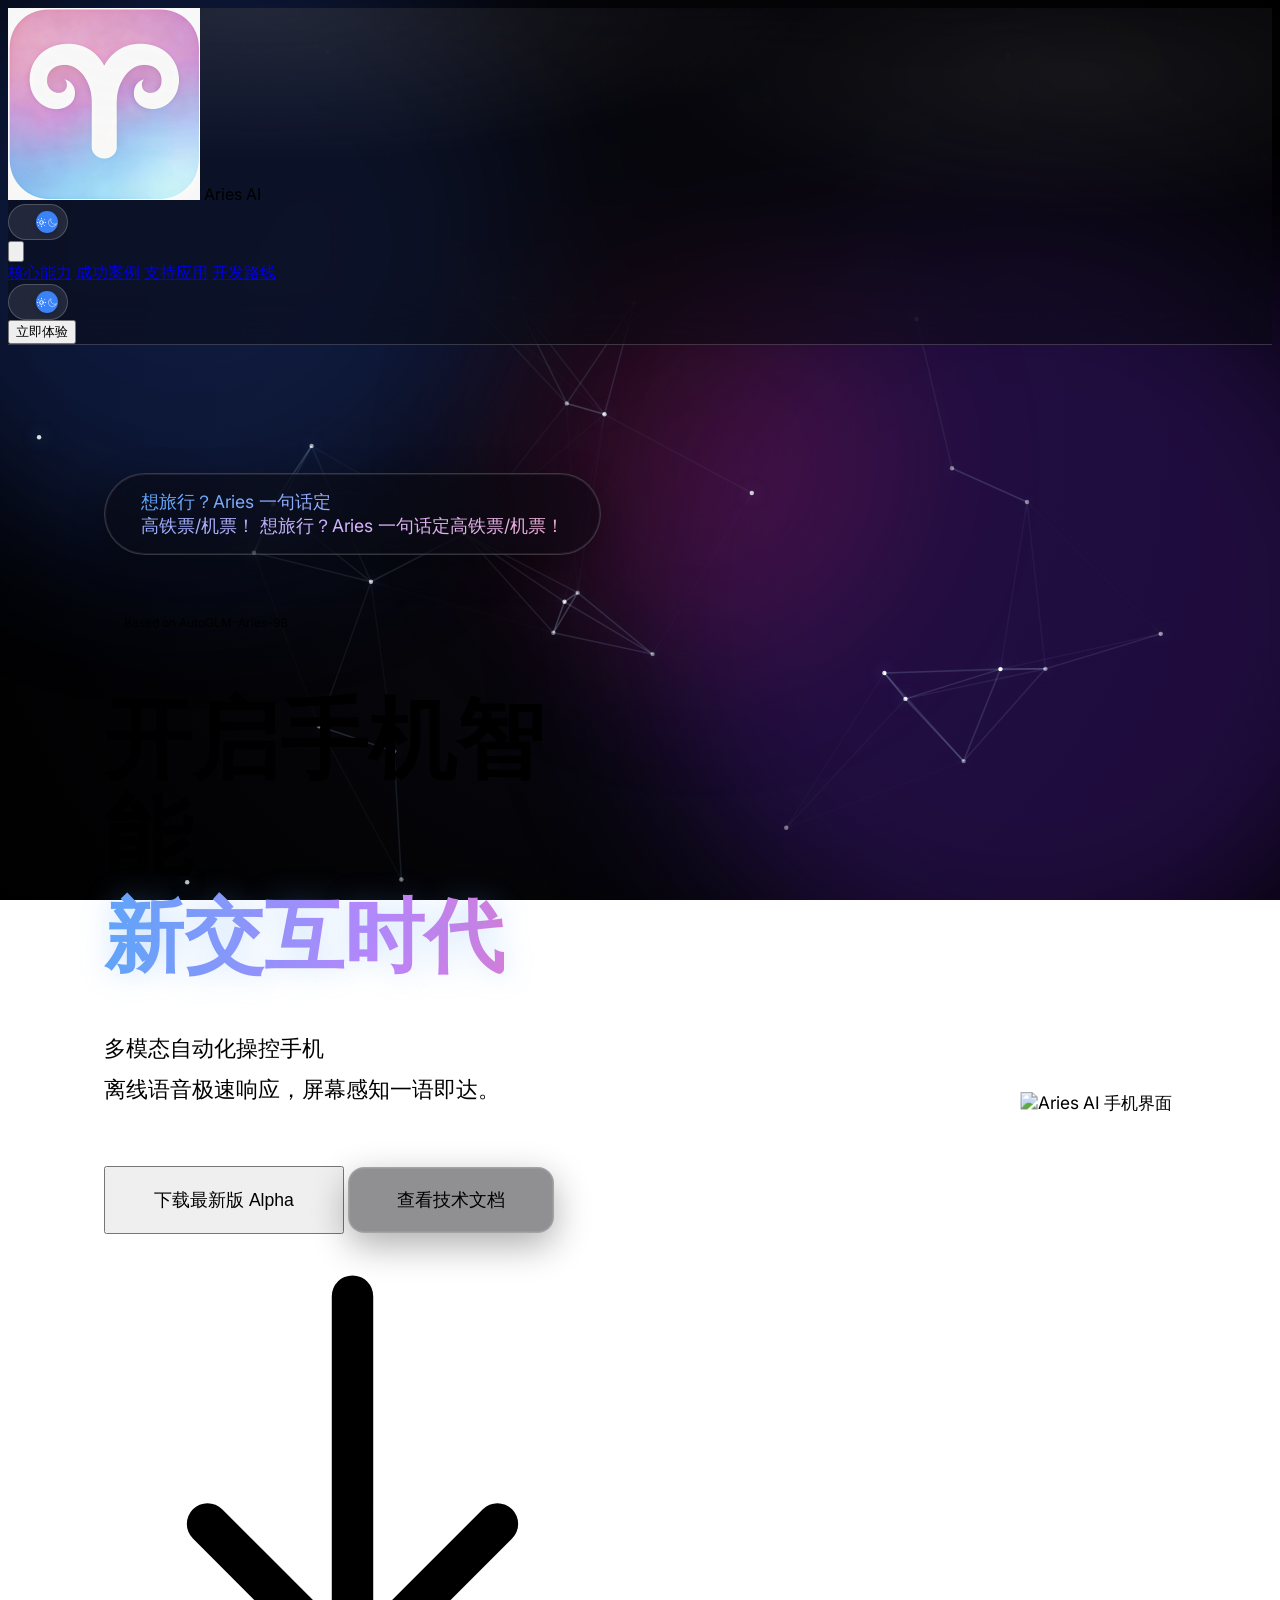
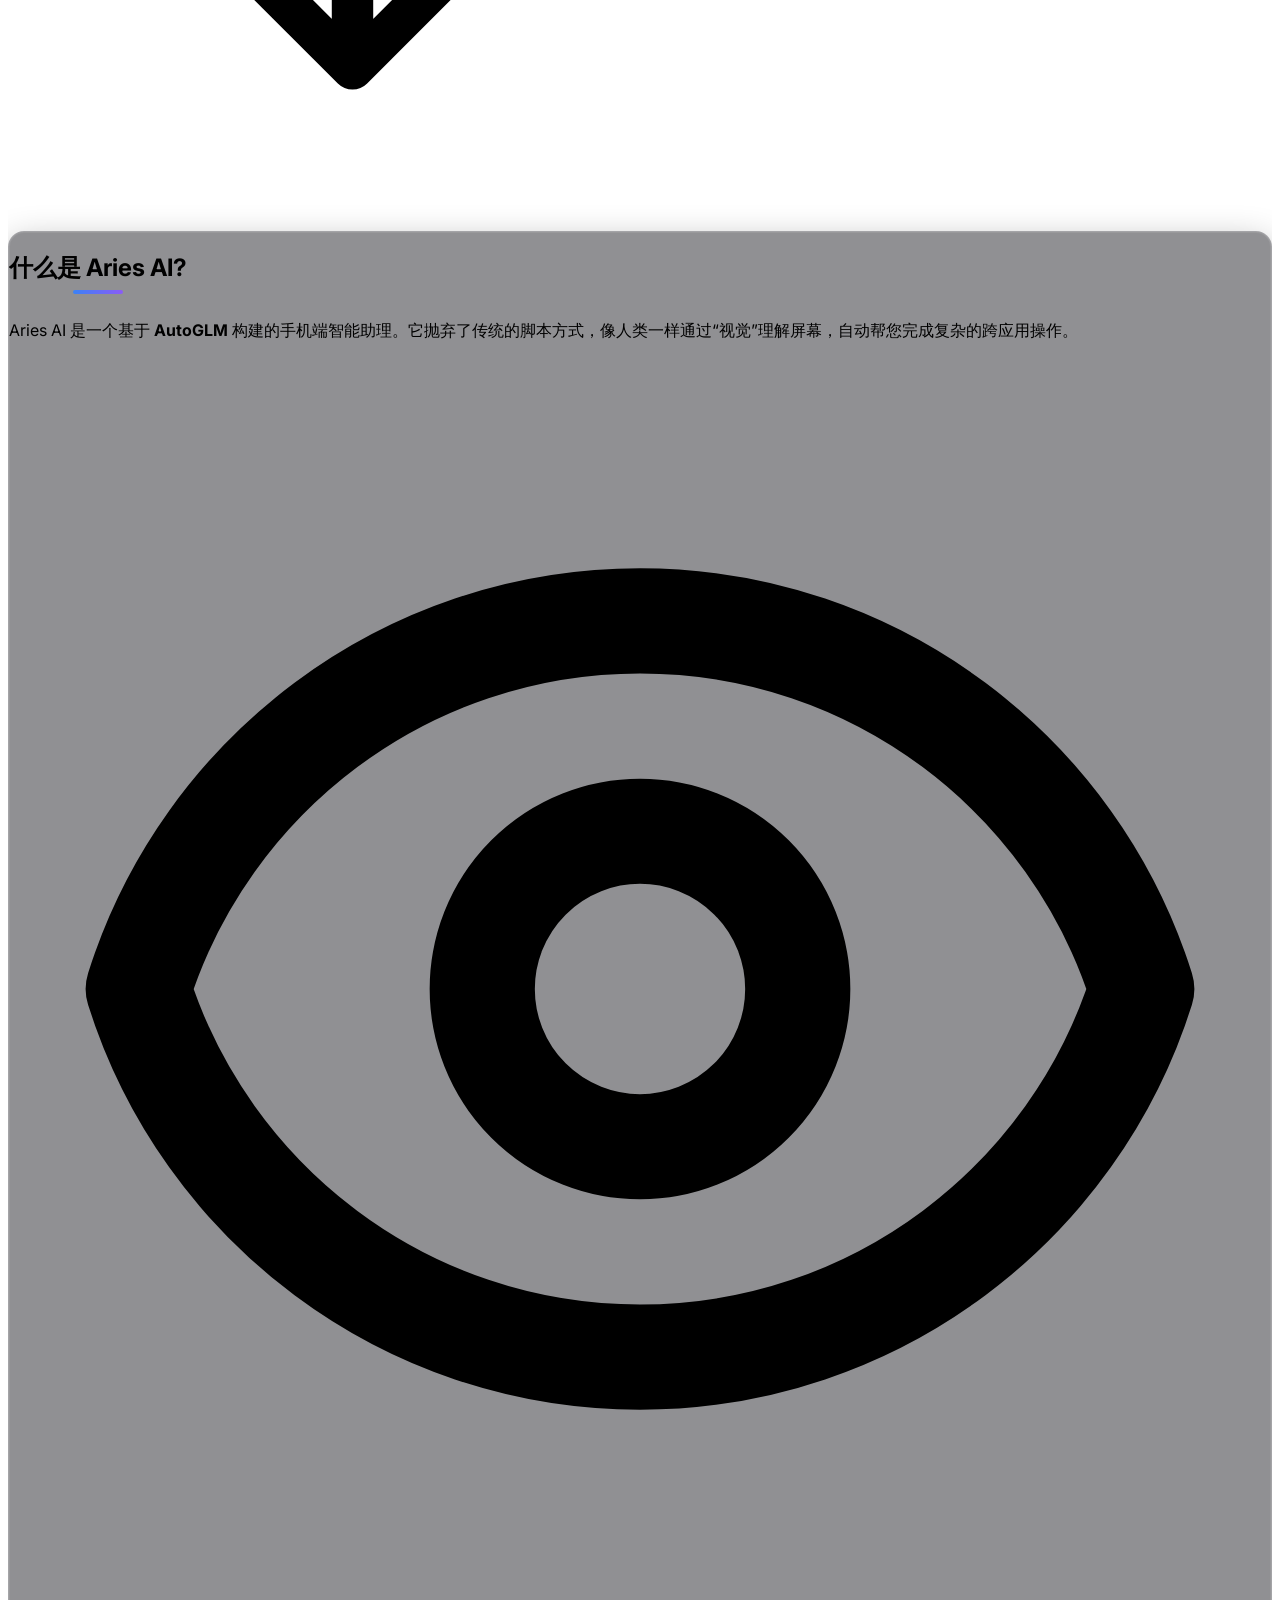
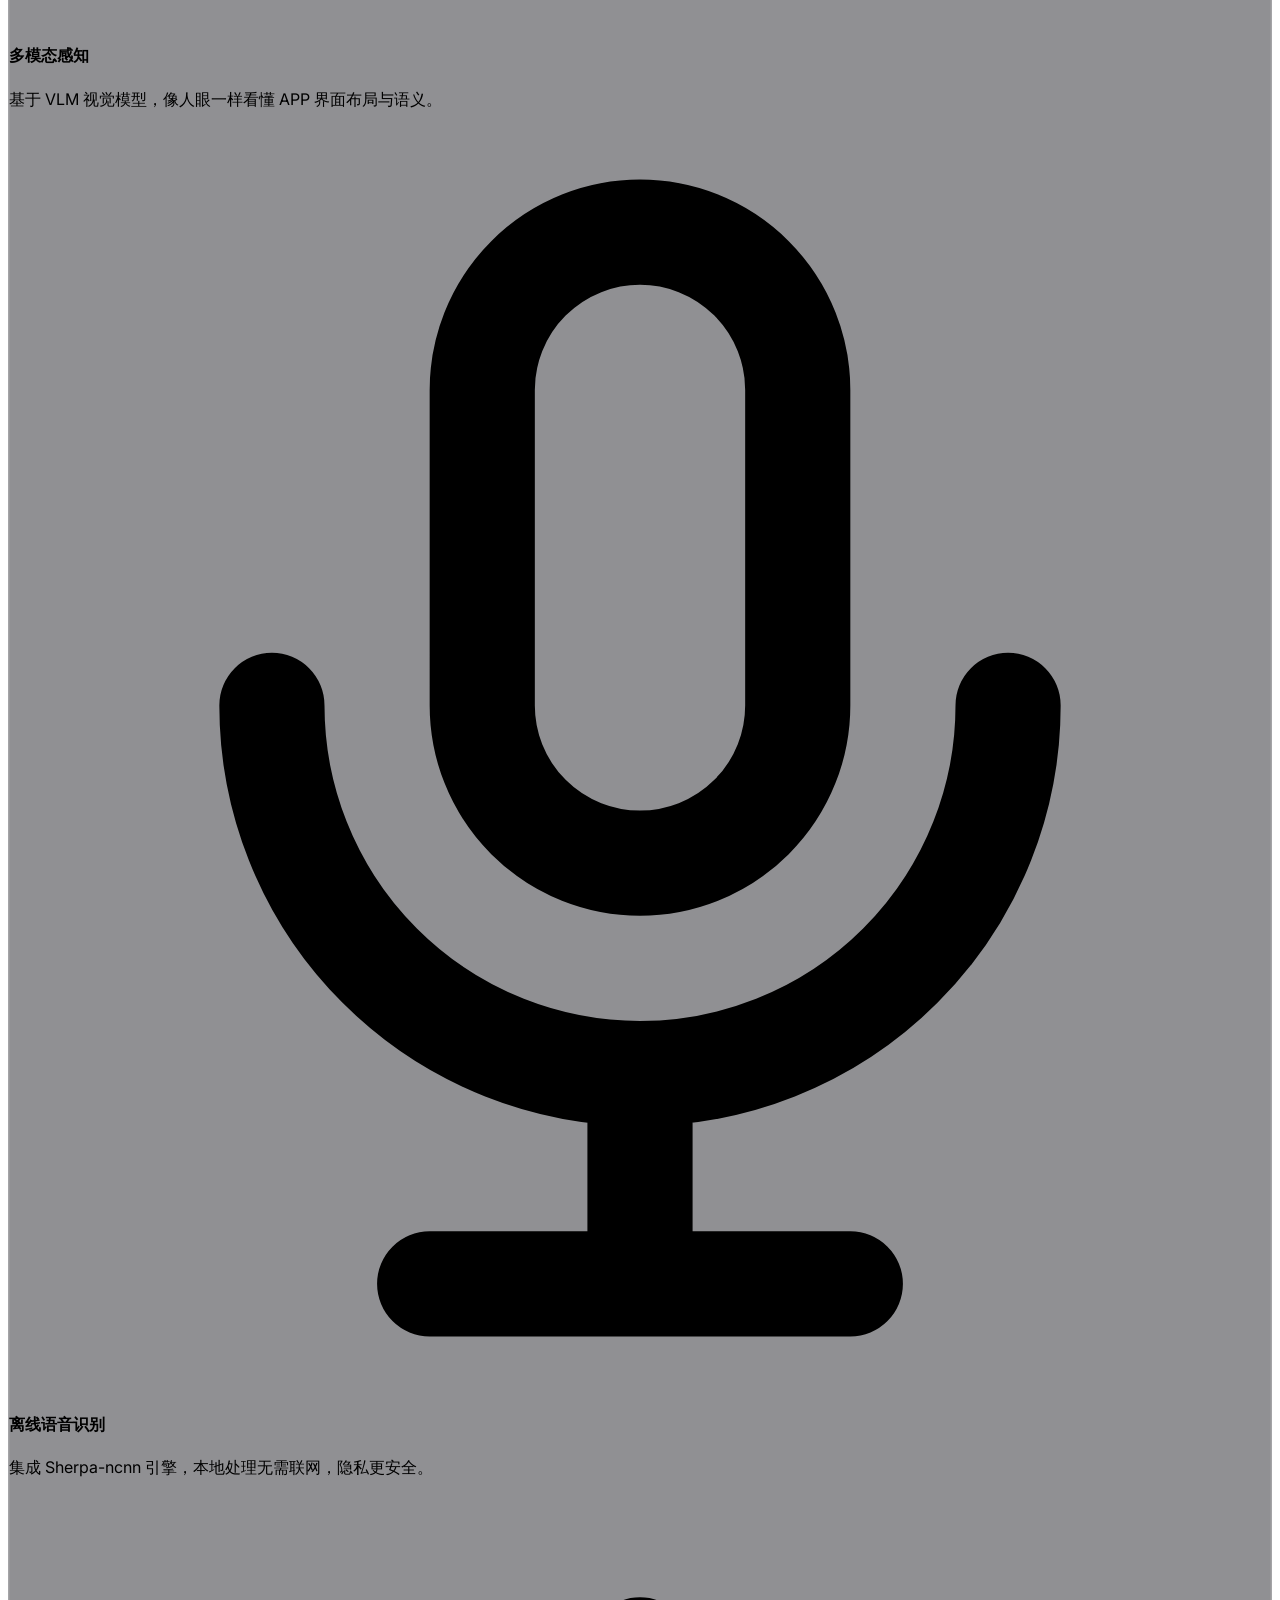
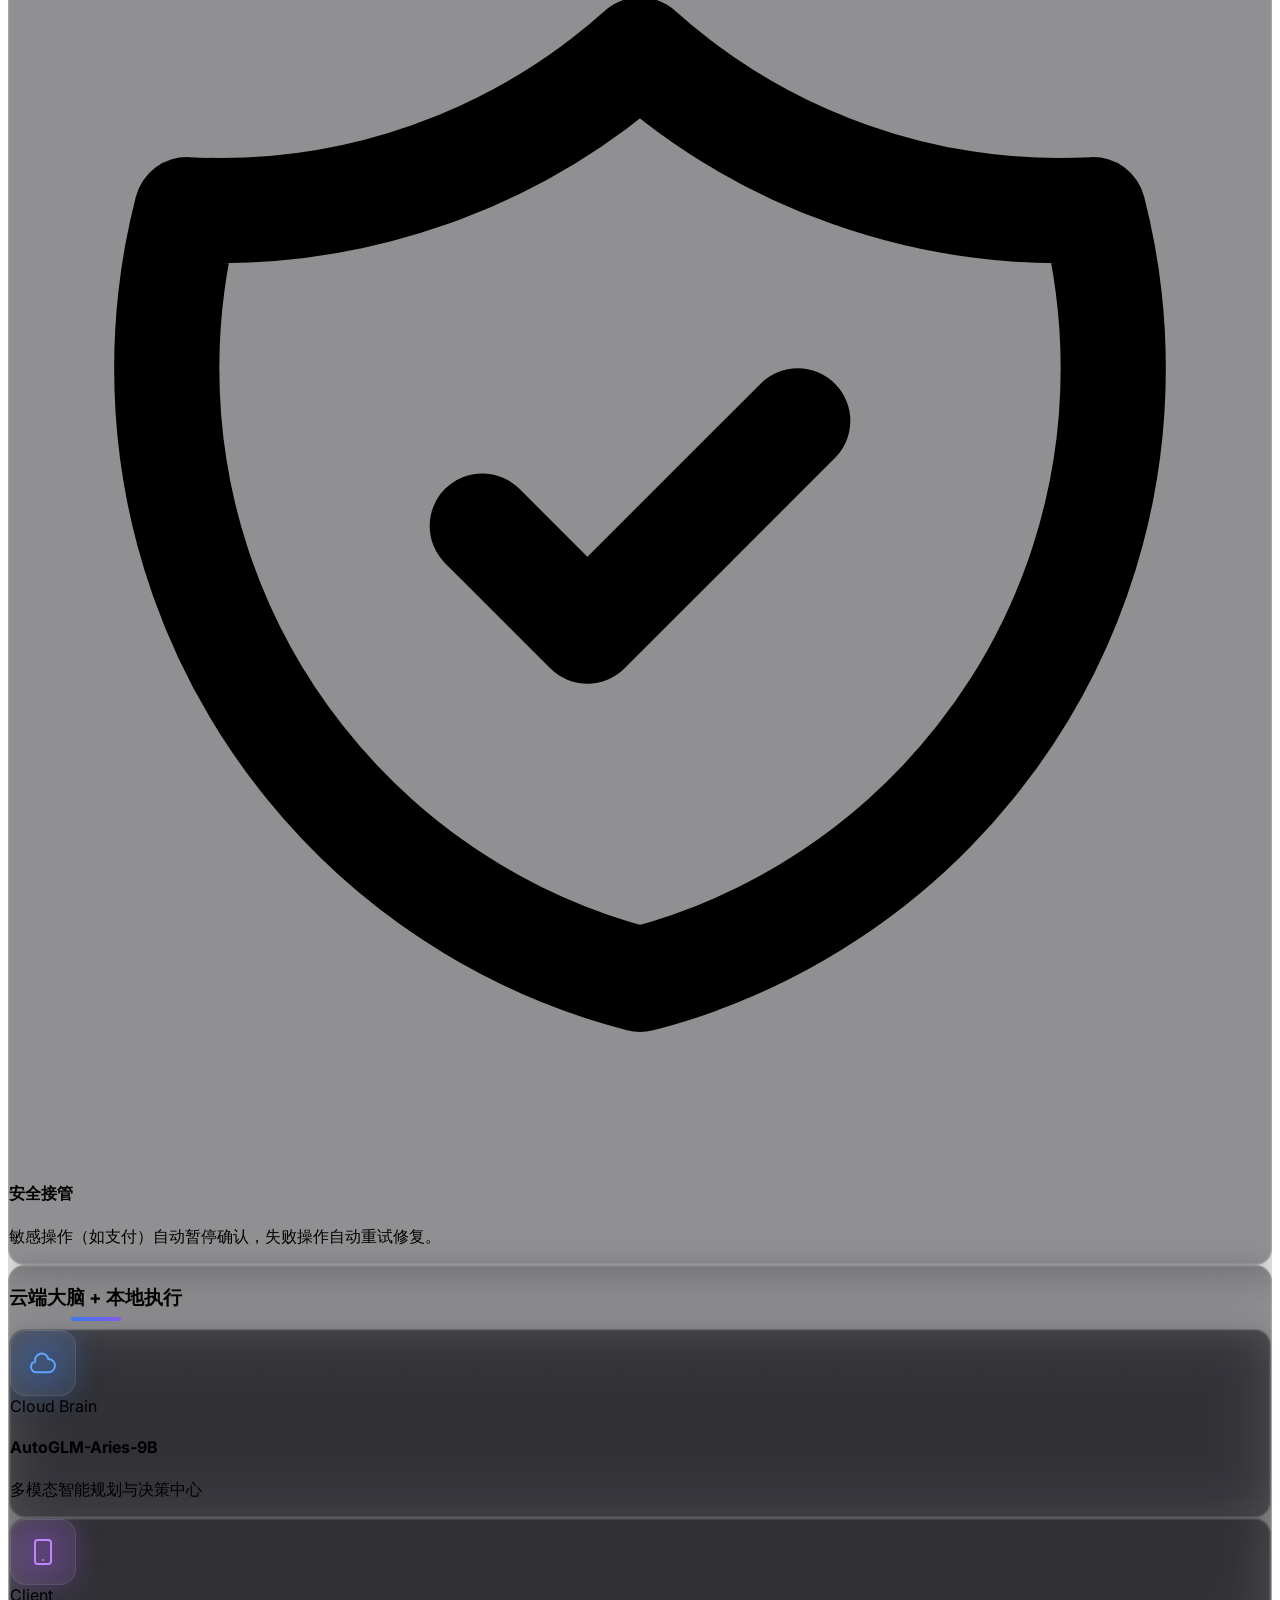
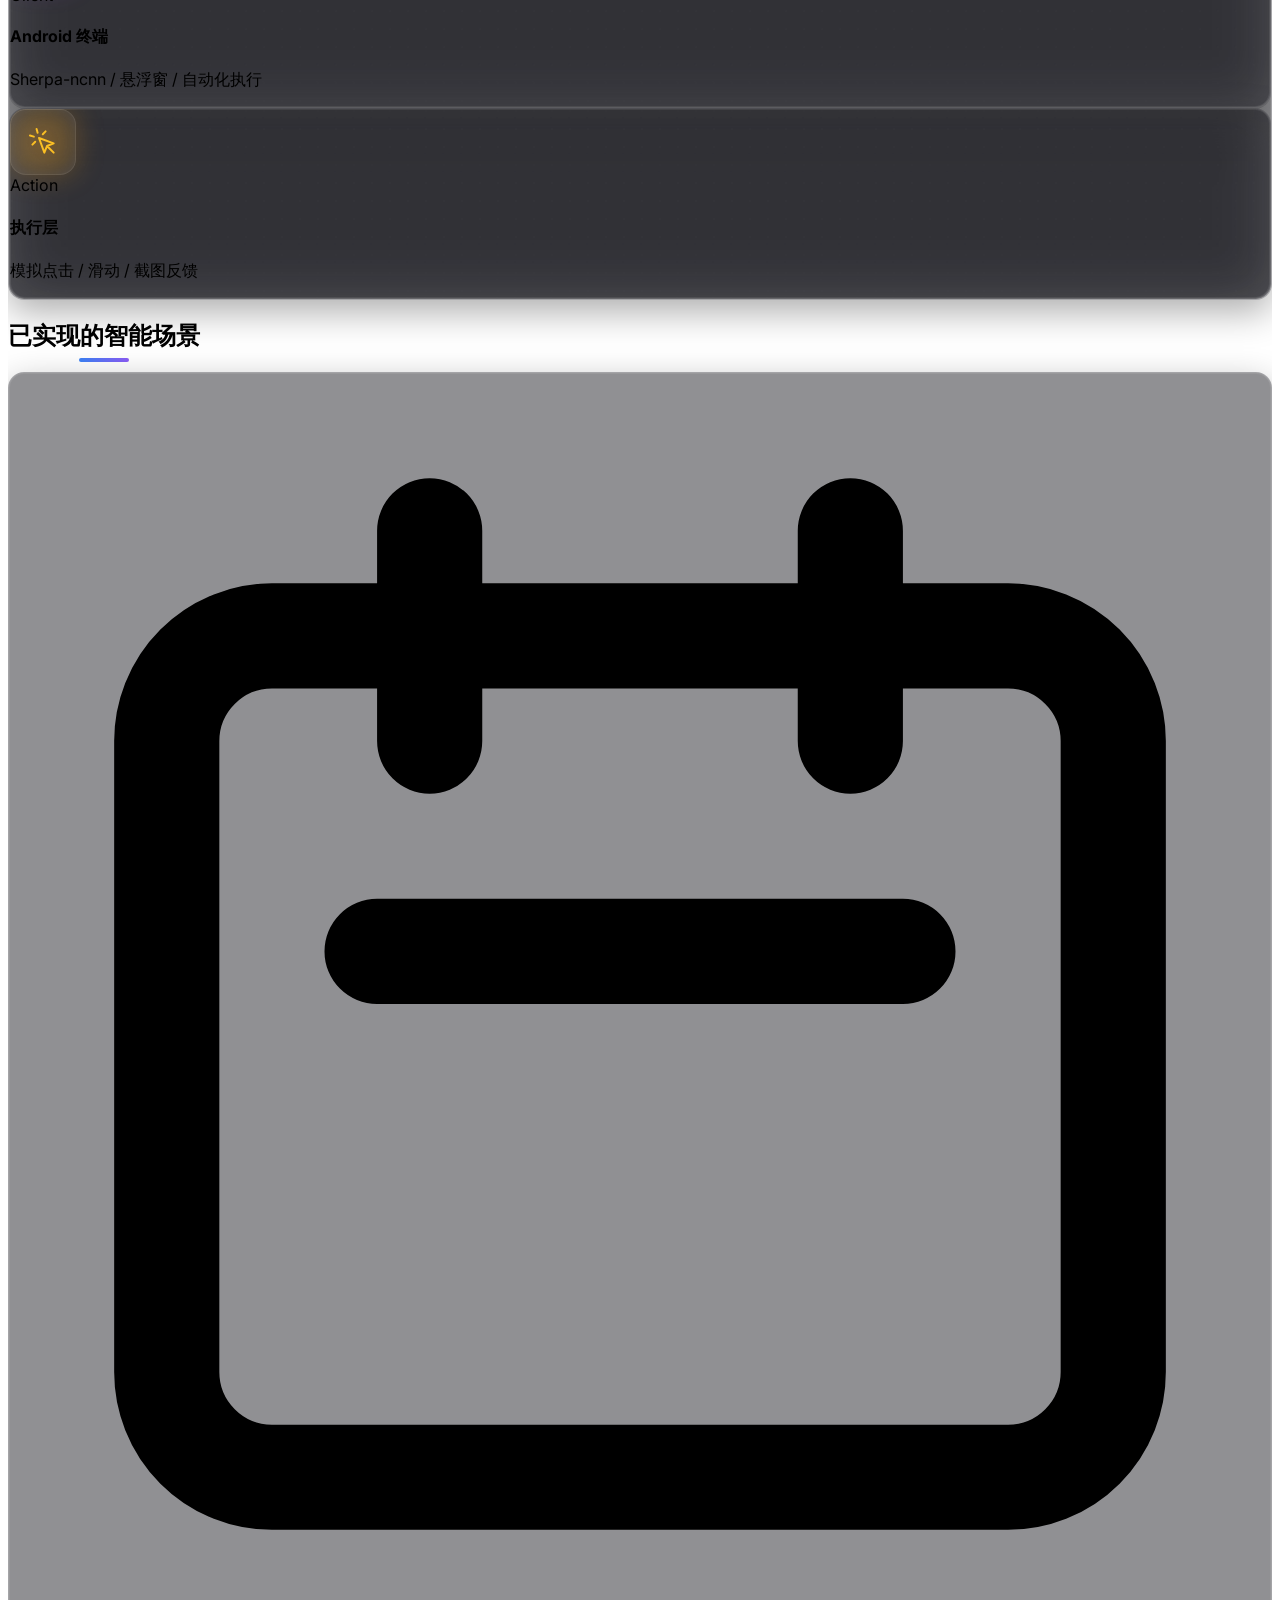
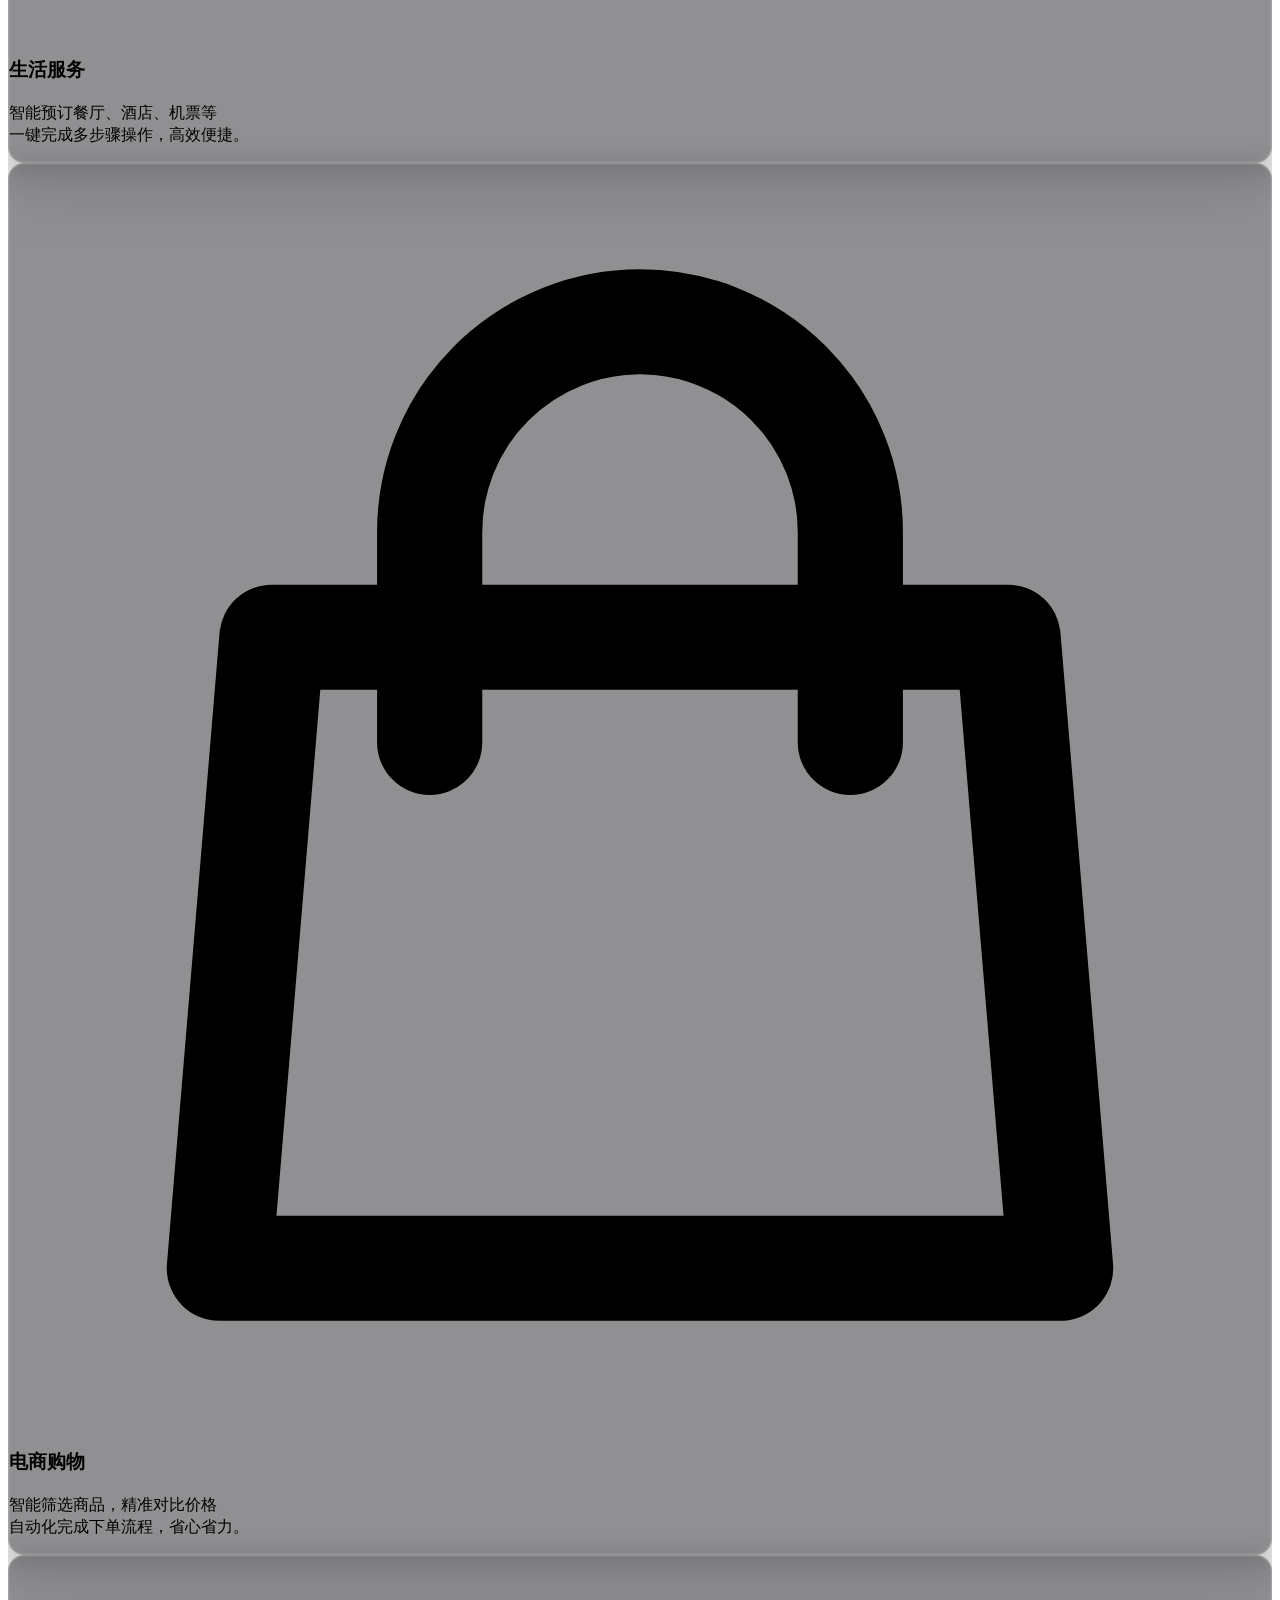
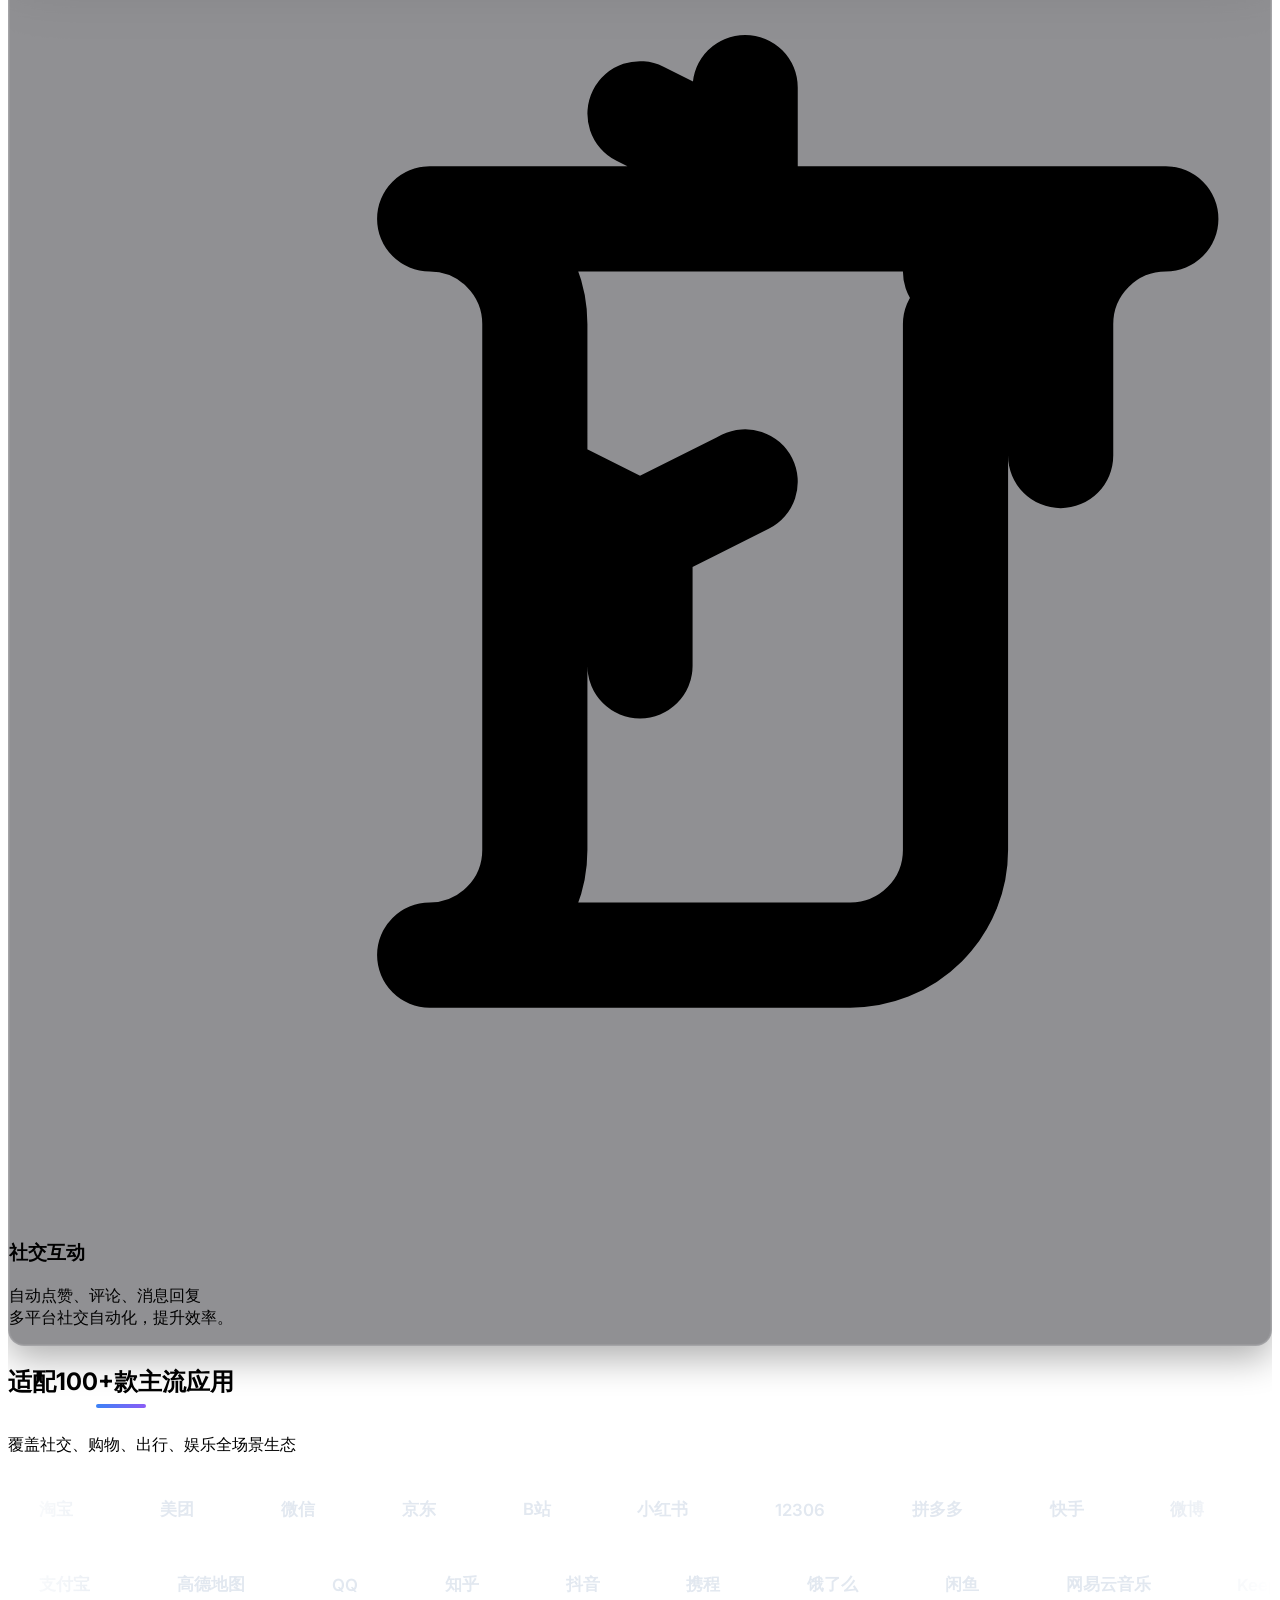
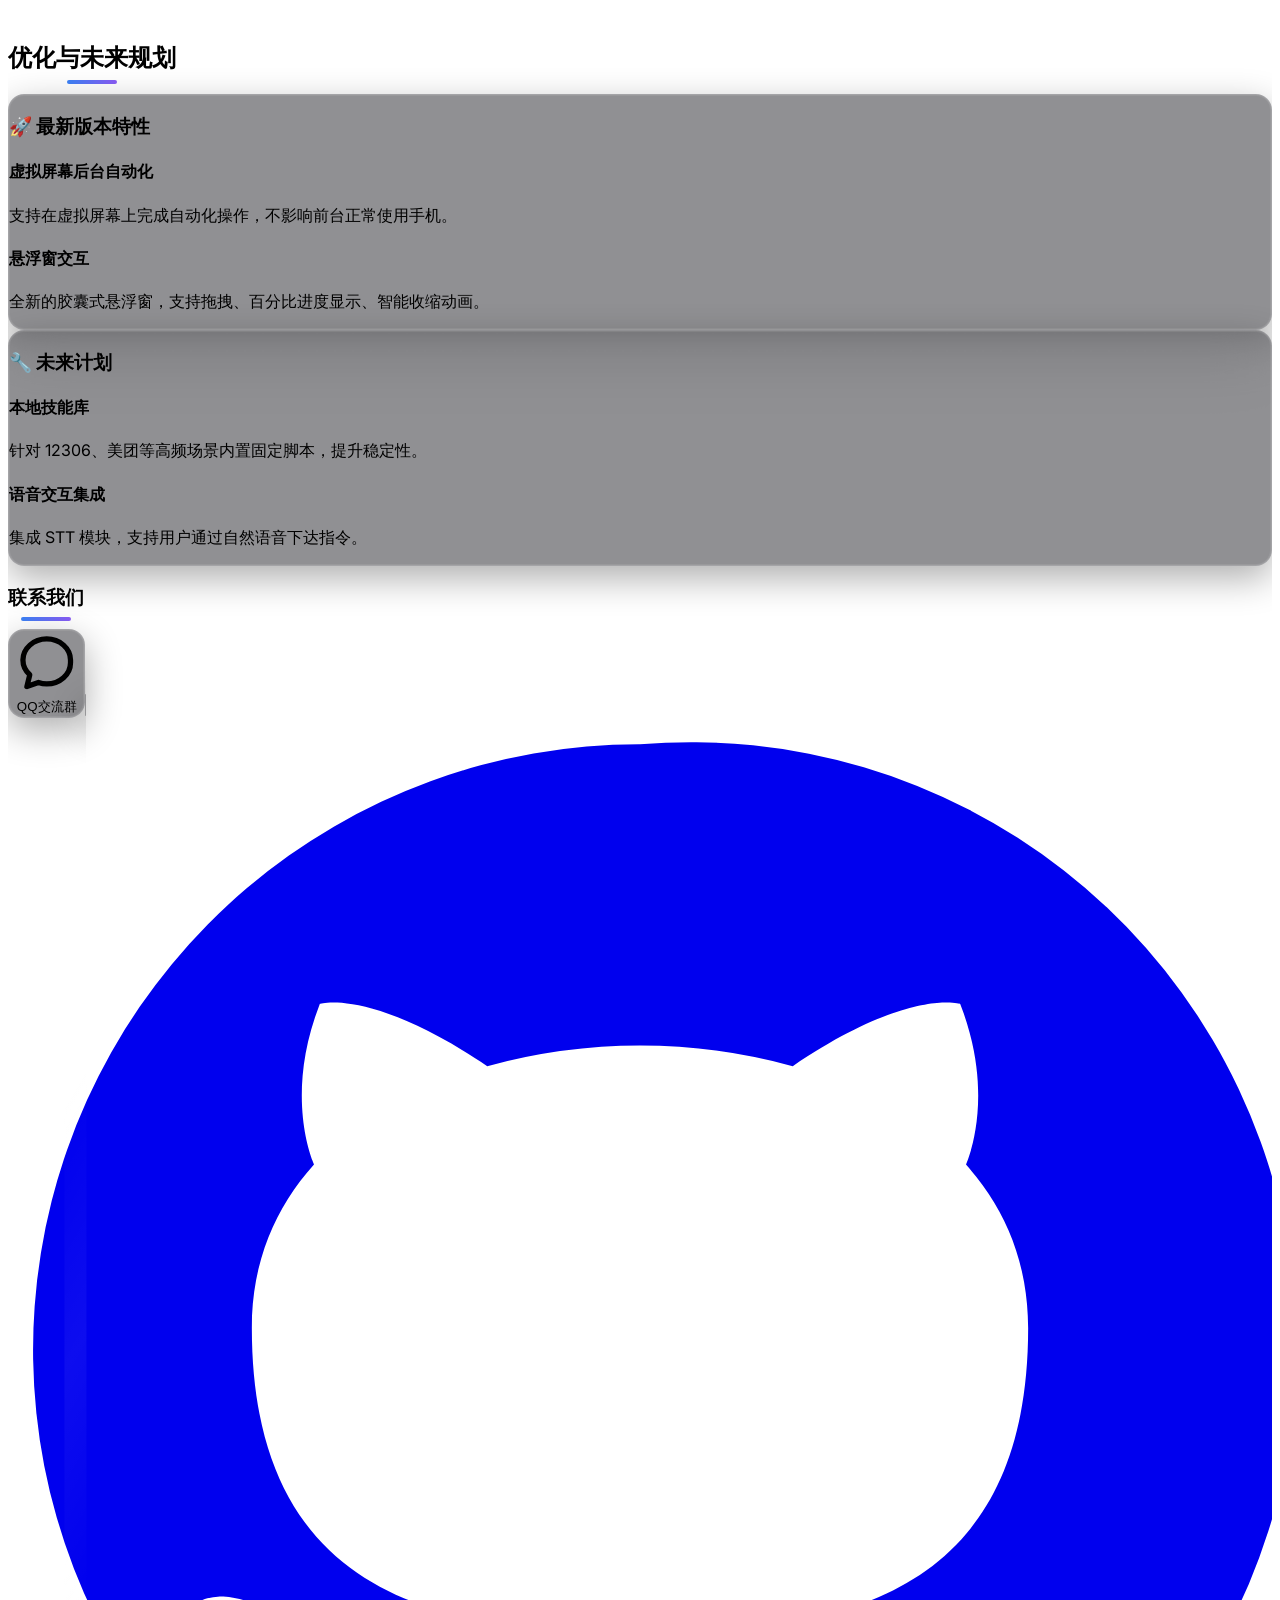
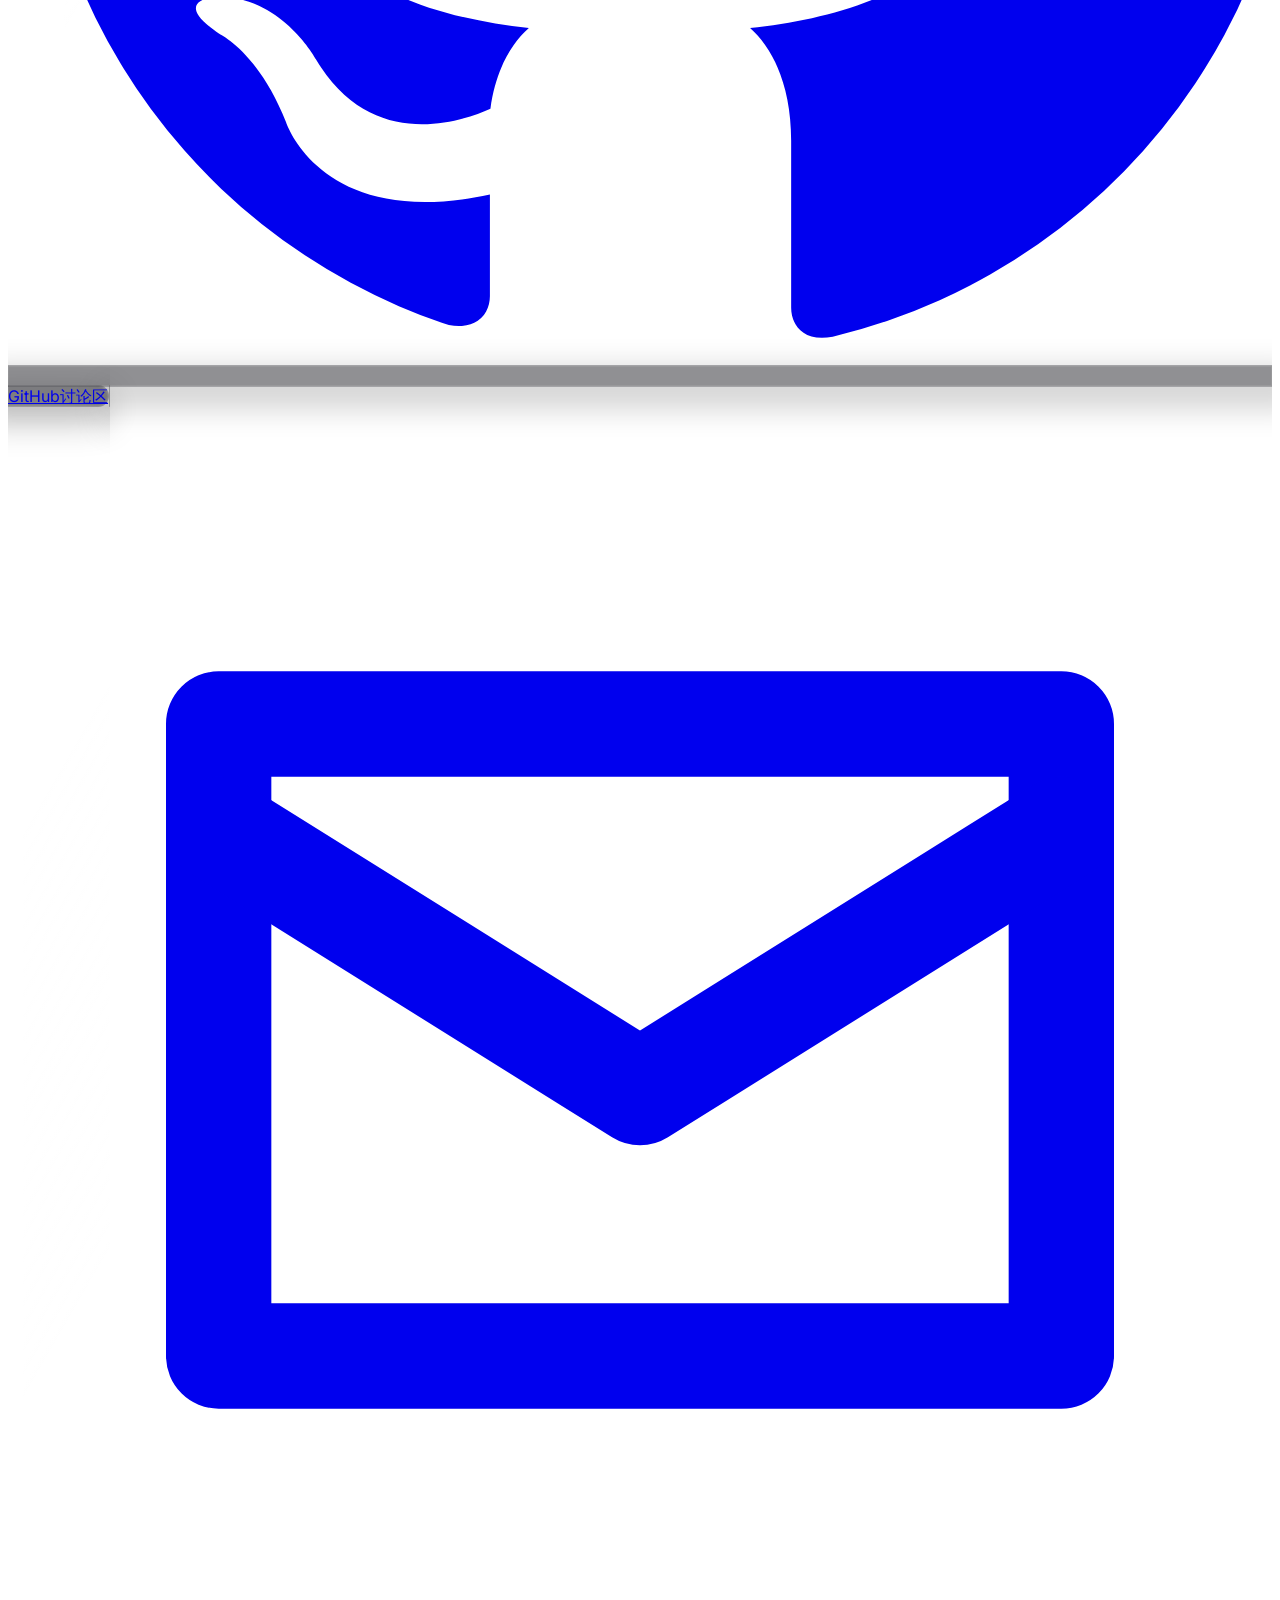
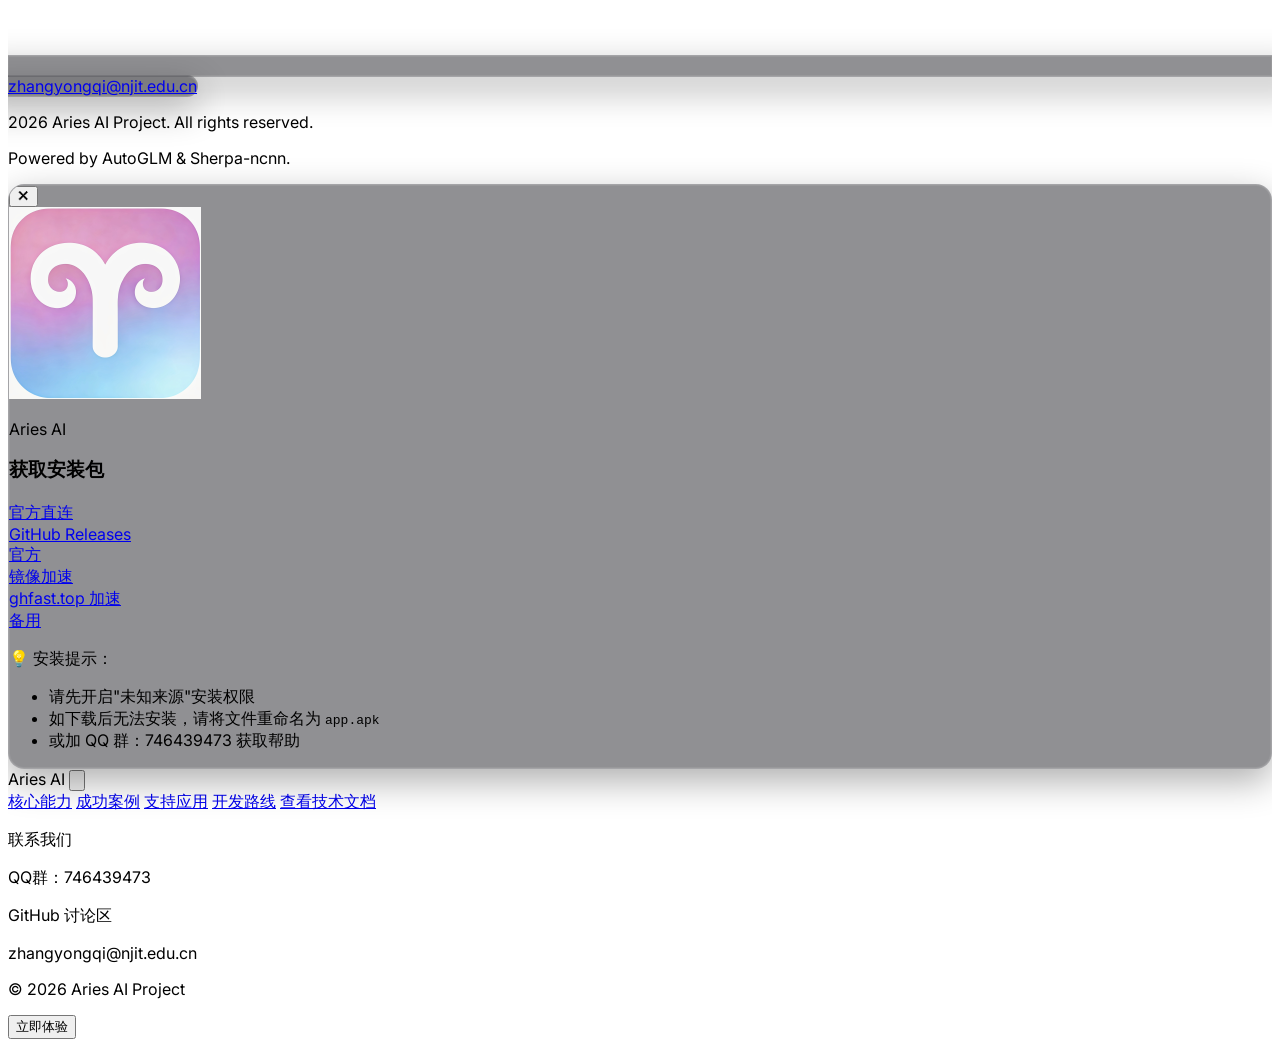
==== commit 17d95aba: "优化网页" ====
--- a/Aries-site/index.html
+++ b/Aries-site/index.html
@@ -102,6 +102,95 @@
             scroll-behavior: smooth;
         }
 
+        /* ============================================
+           性能优化
+           ============================================ */
+
+        /* GPU硬件加速 */
+        .aurora-blob,
+        .star,
+        .glass-card,
+        .hero-capsule,
+        button,
+        .card-hover-lift,
+        .marquee-track {
+            transform: translateZ(0);
+            backface-visibility: hidden;
+            -webkit-backface-visibility: hidden;
+        }
+
+        /* 减少动画复杂度 */
+        @media (prefers-reduced-motion: reduce) {
+
+            *,
+            *::before,
+            *::after {
+                animation-duration: 0.01ms !important;
+                animation-iteration-count: 1 !important;
+                transition-duration: 0.01ms !important;
+            }
+        }
+
+        /* 优化will-change */
+        .aurora-blob {
+            will-change: transform, opacity;
+        }
+
+        .star {
+            will-change: opacity, transform;
+        }
+
+        .glass-card:hover,
+        .hero-capsule:hover,
+        button:hover {
+            will-change: transform, box-shadow;
+        }
+
+        /* 移除hover时的will-change */
+        .glass-card:not(:hover),
+        .hero-capsule:not(:hover),
+        button:not(:hover) {
+            will-change: auto;
+        }
+
+        /* 优化滚动性能 */
+        .smooth-scroll {
+            scroll-behavior: smooth;
+            -webkit-overflow-scrolling: touch;
+        }
+
+        /* 图片和媒体优化 */
+        img,
+        video {
+            max-width: 100%;
+            height: auto;
+            image-rendering: -webkit-optimize-contrast;
+        }
+
+        /* 字体渲染优化 */
+        * {
+            text-rendering: optimizeLegibility;
+        }
+
+        /* 触摸设备优化 */
+        @media (hover: none) and (pointer: coarse) {
+            .aurora-blob {
+                animation: none !important;
+                opacity: 0.2 !important;
+            }
+
+            .star {
+                animation: none !important;
+                opacity: 0.3 !important;
+            }
+
+            /* 减少backdrop-filter */
+            .glass-card {
+                backdrop-filter: blur(12px);
+                -webkit-backdrop-filter: blur(12px);
+            }
+        }
+
         /* --- 1. 动态极光背景 & 星空 --- */
         .aurora-container {
             position: fixed;
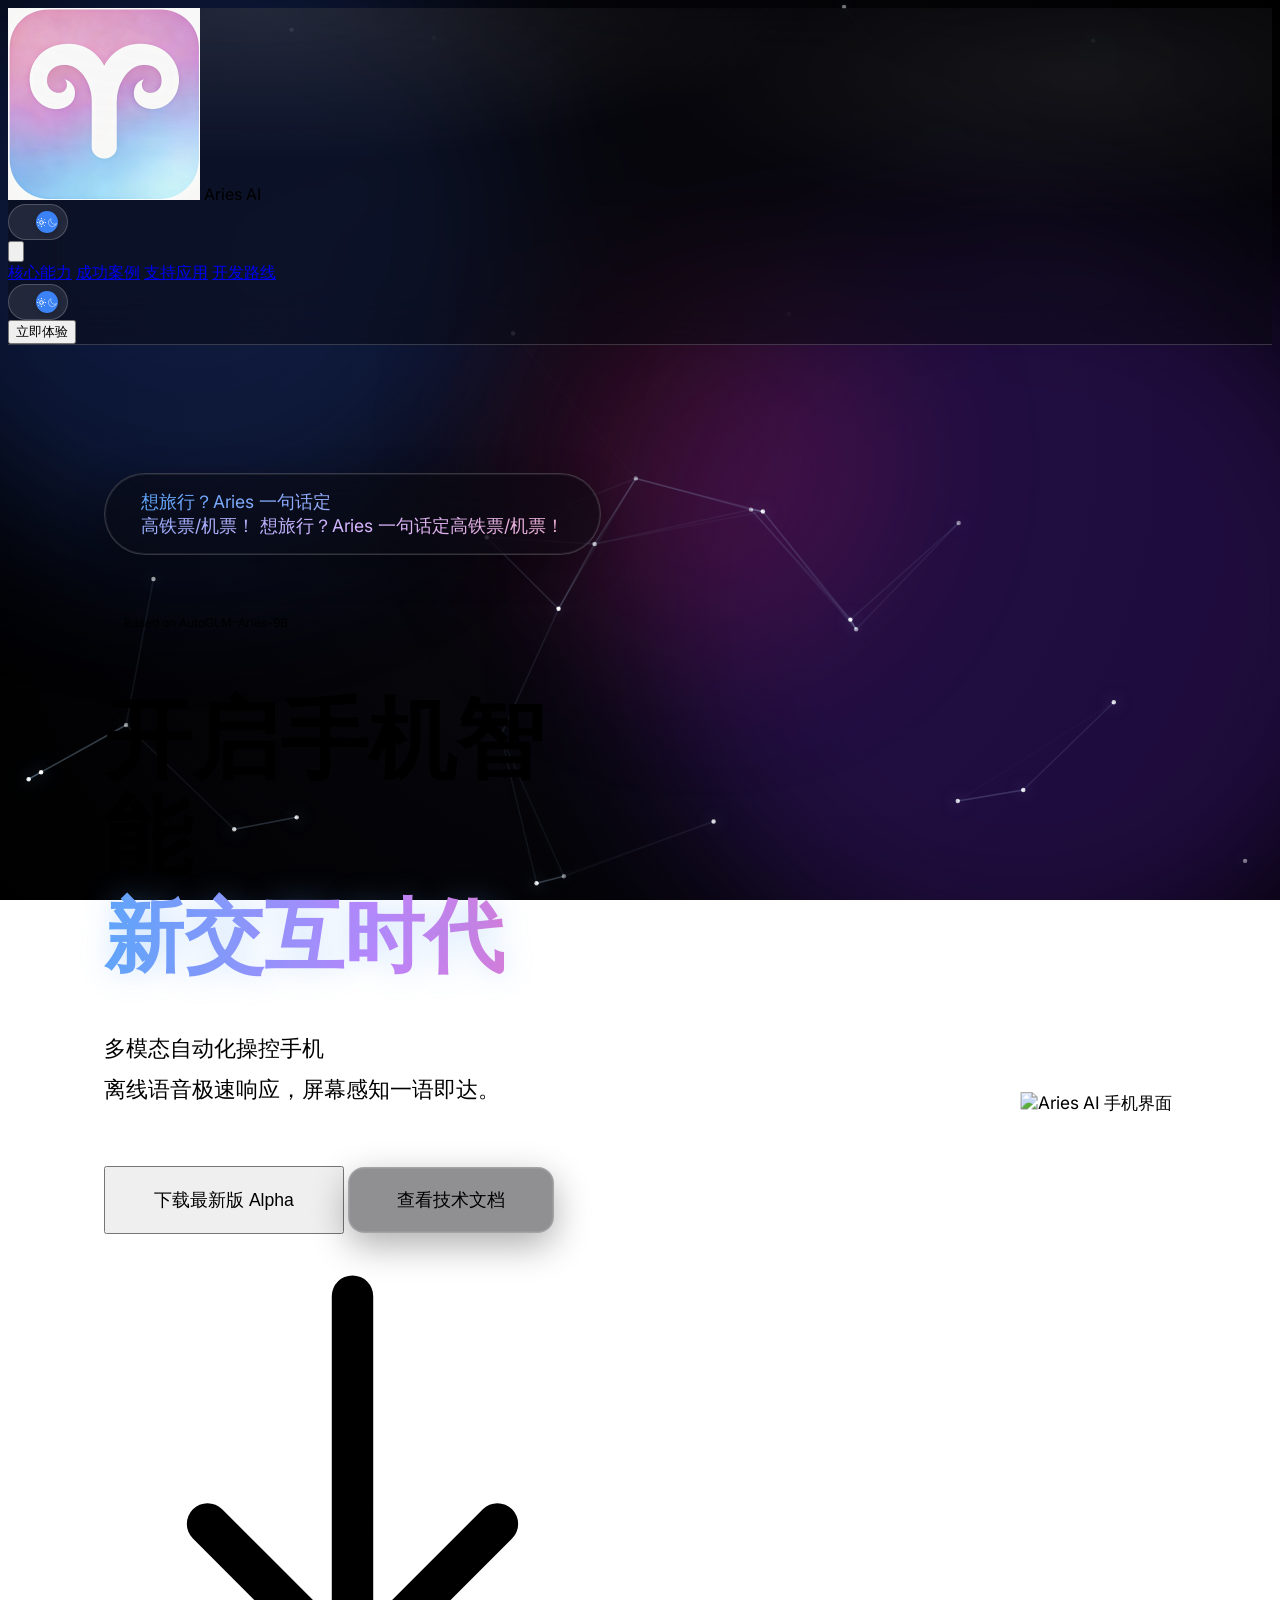
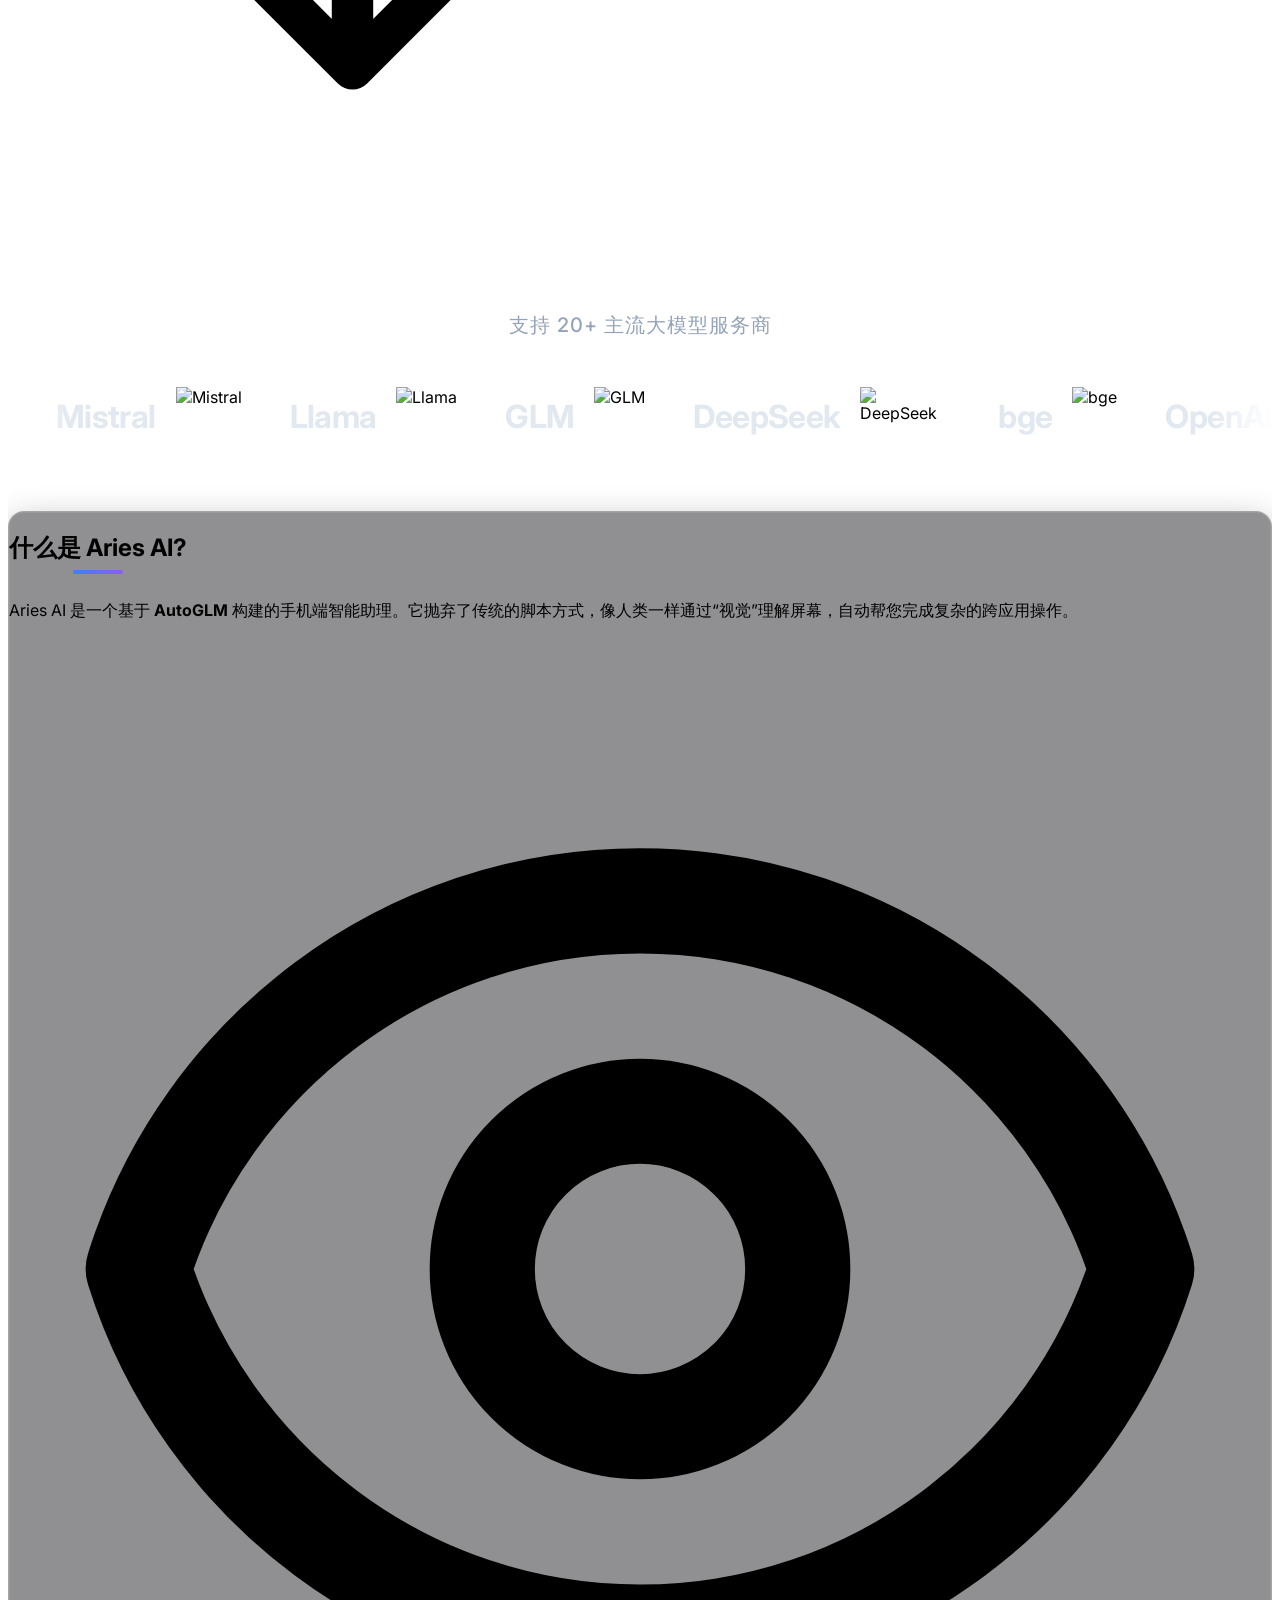
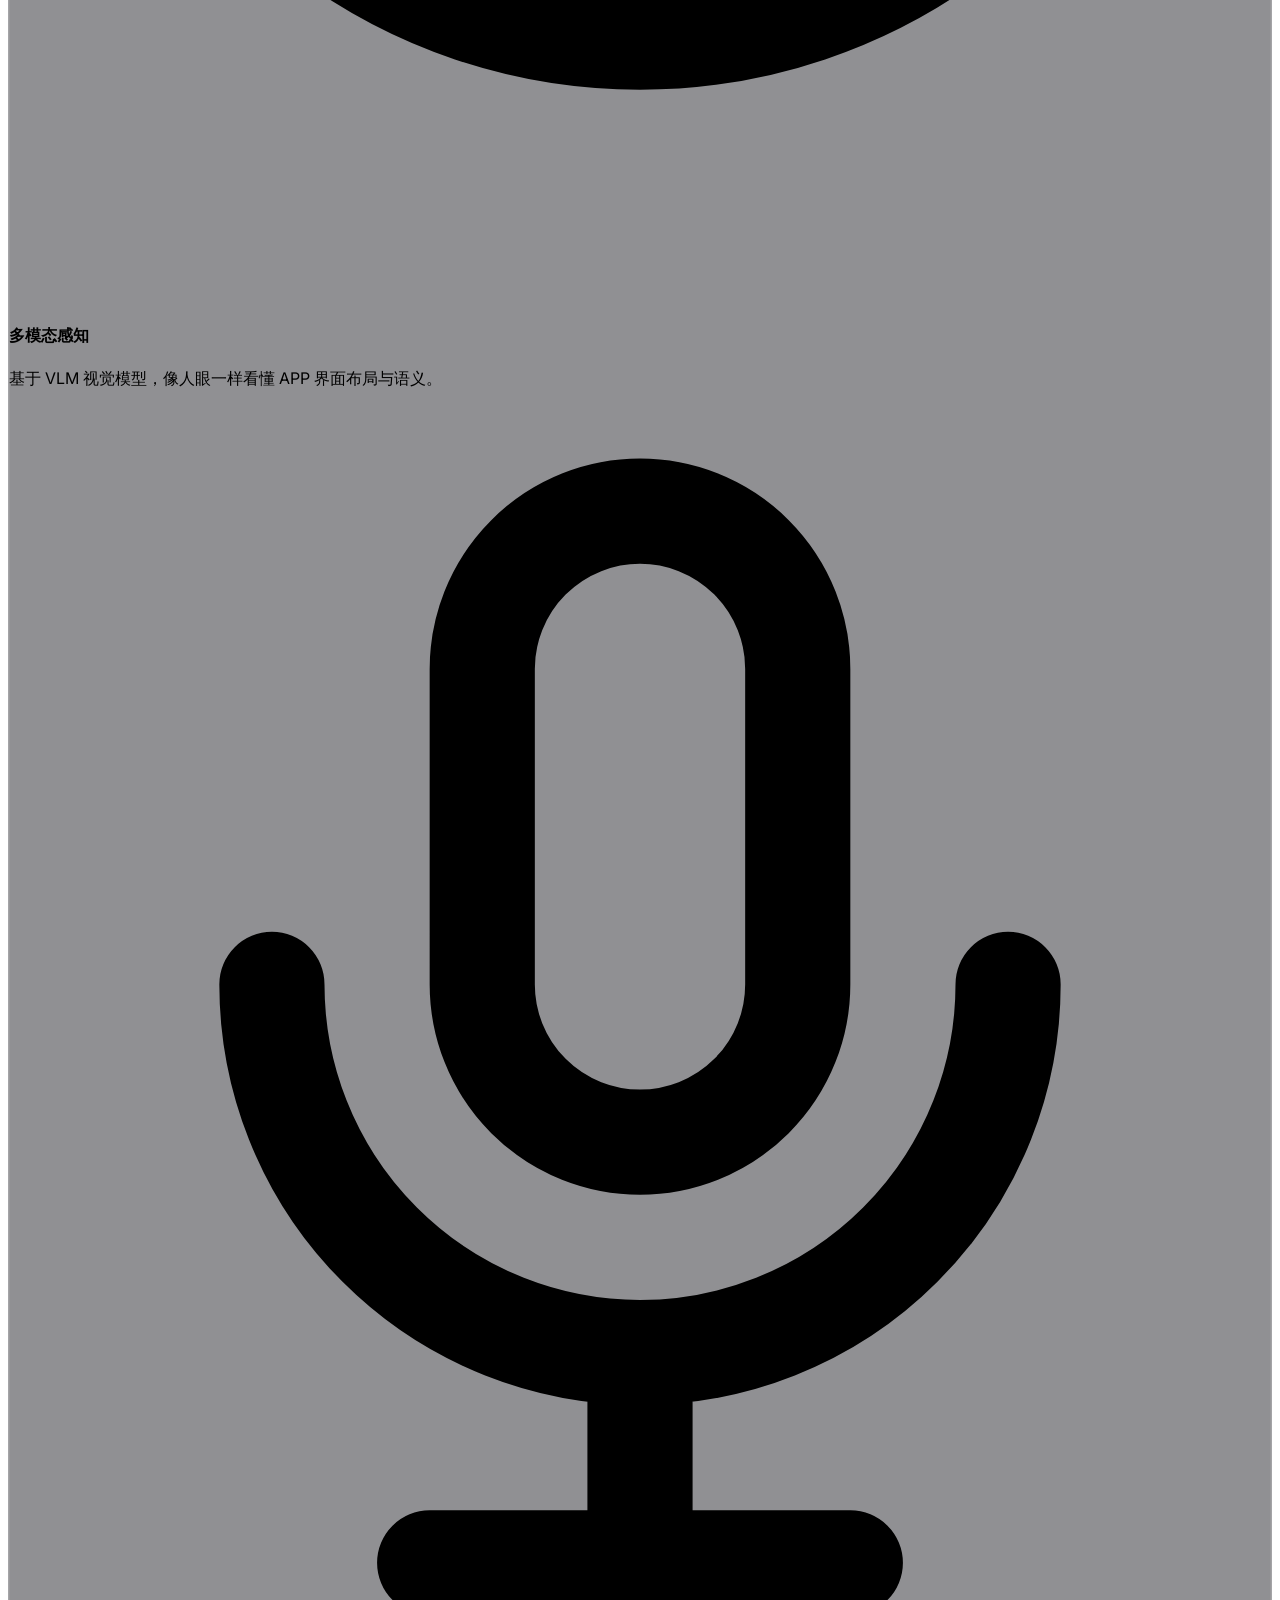
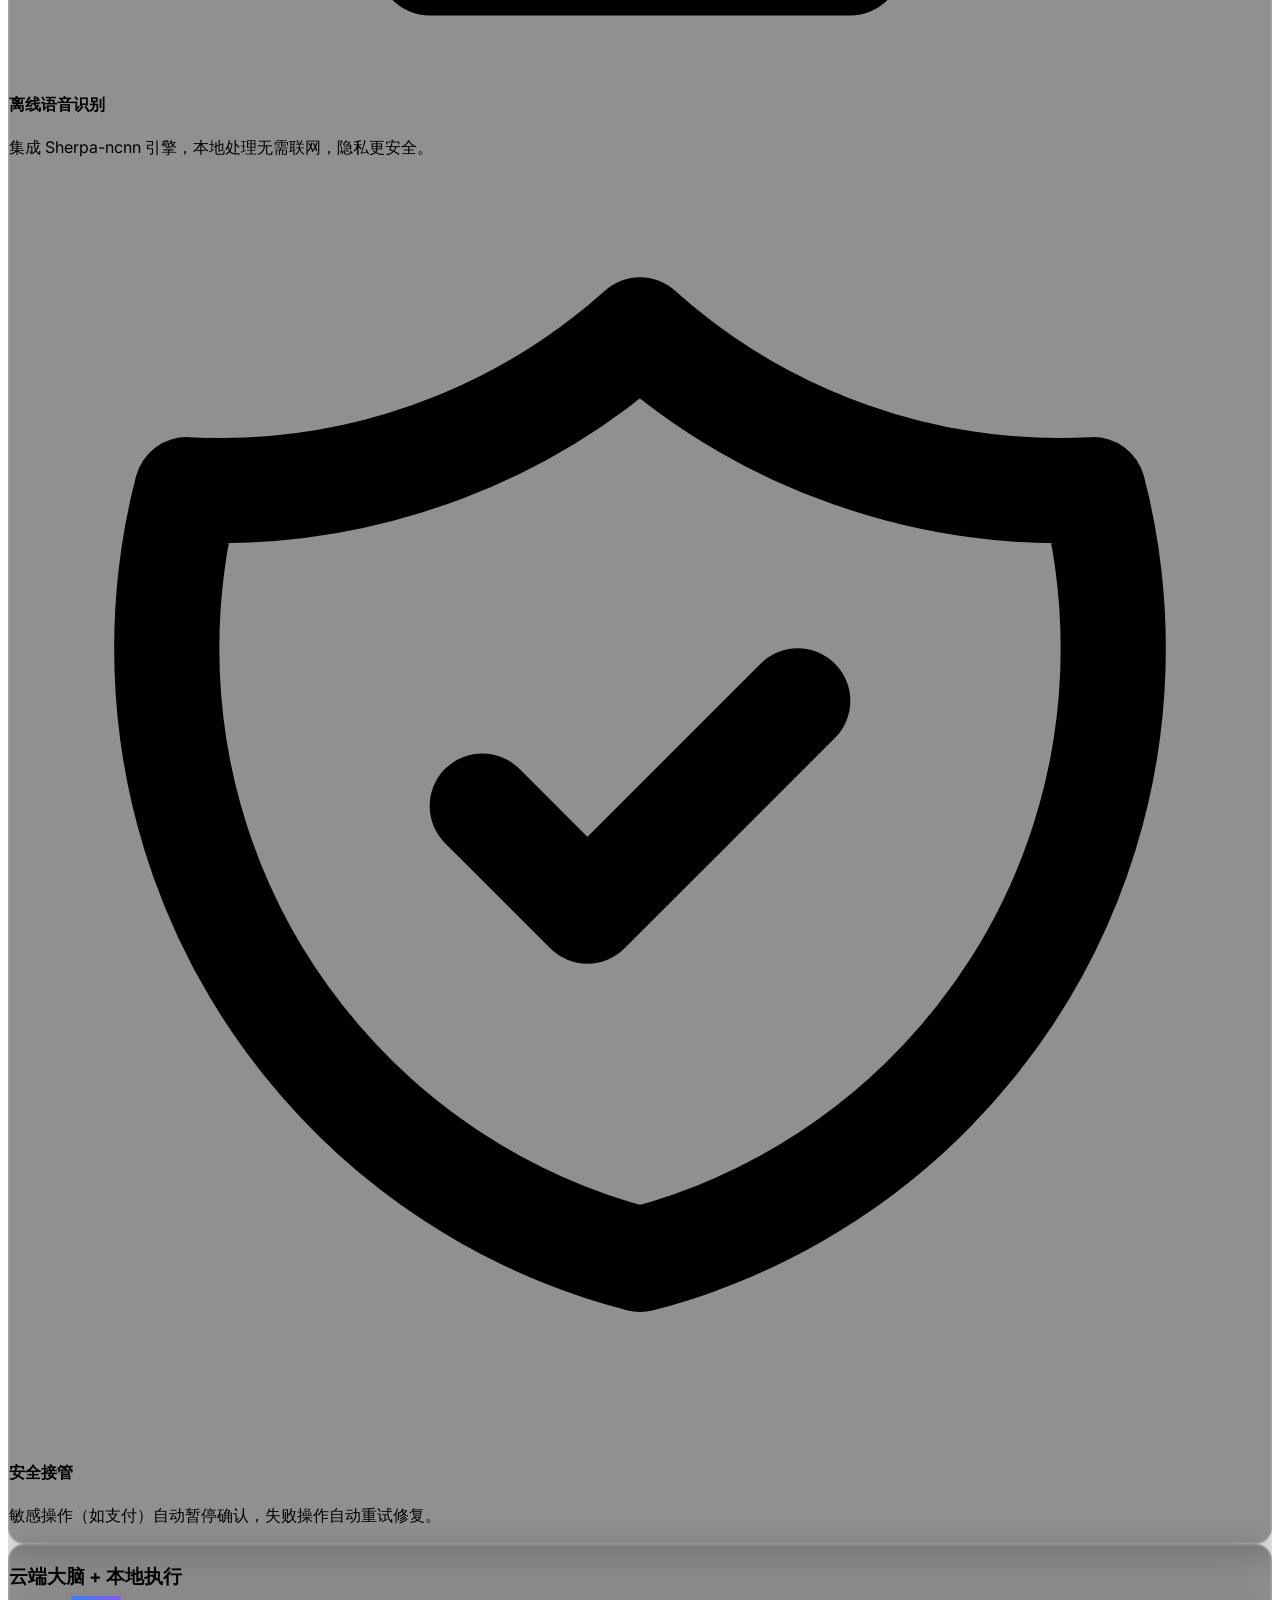
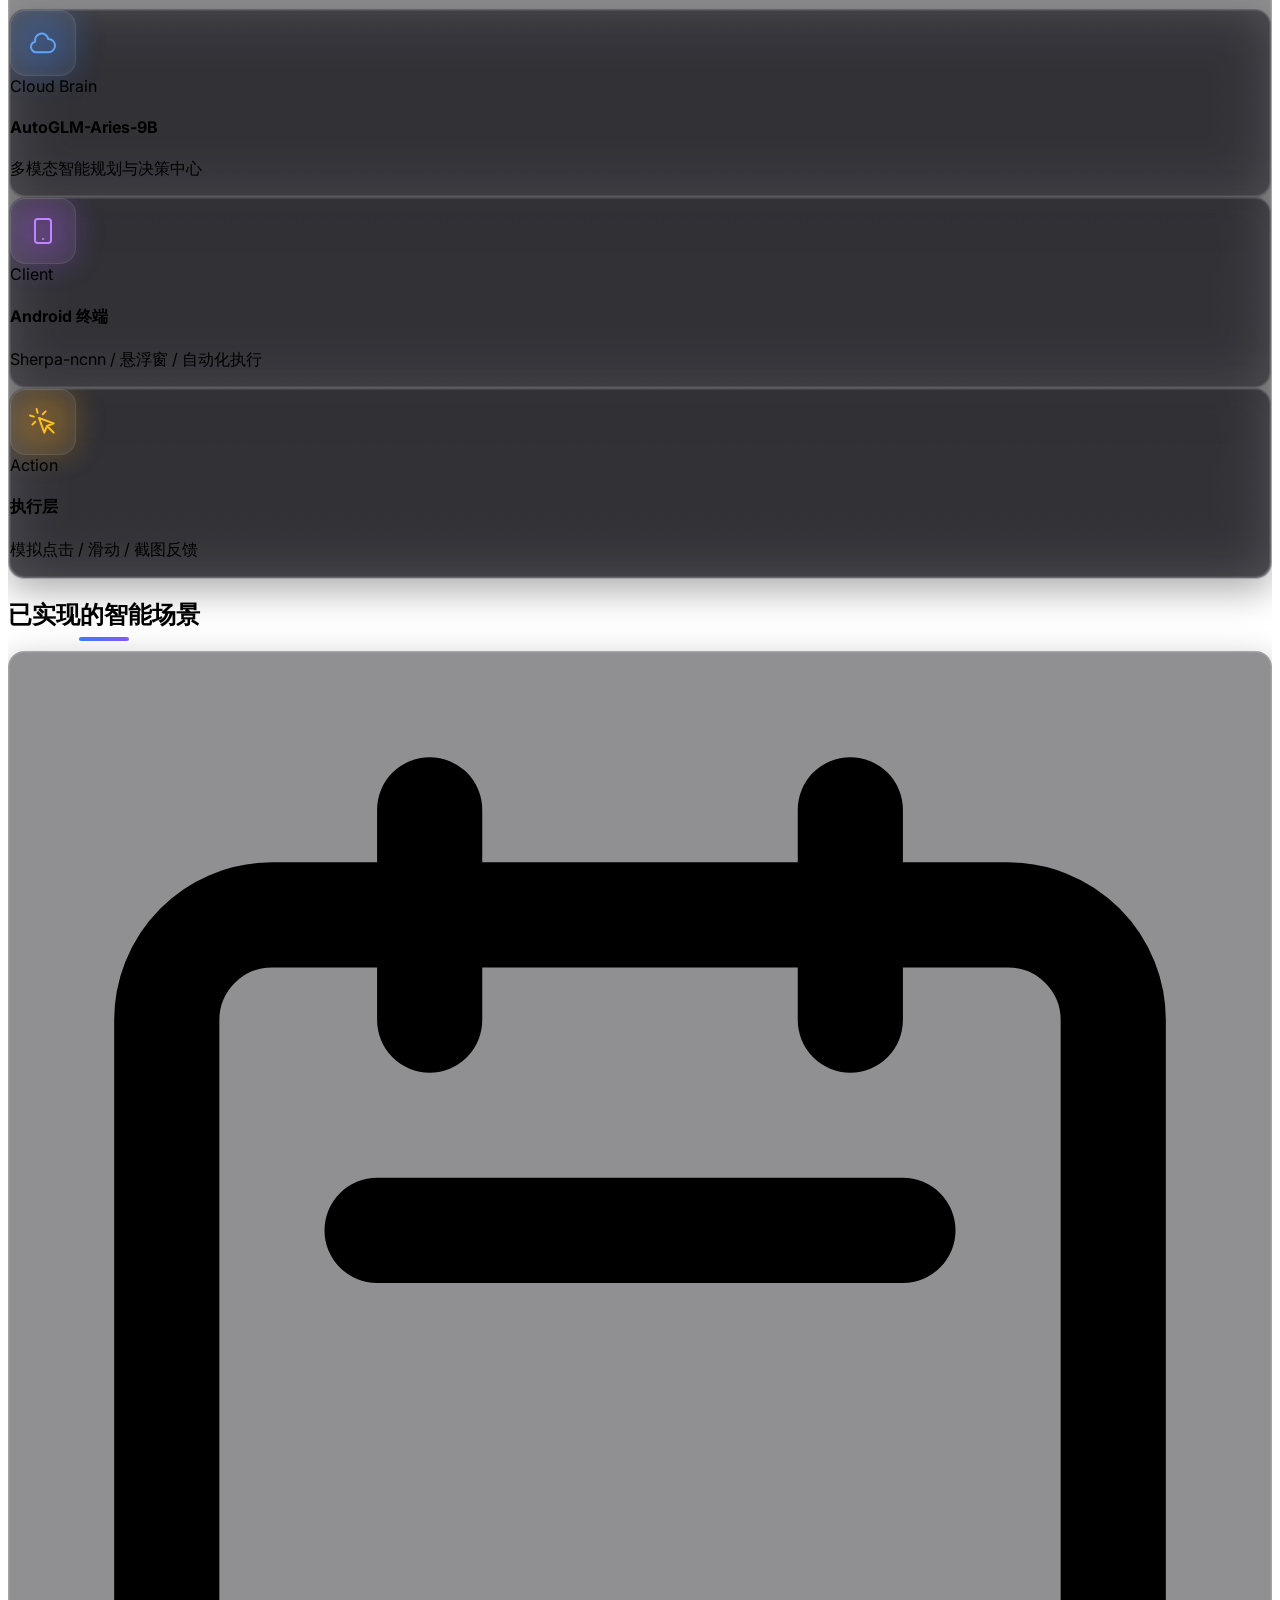
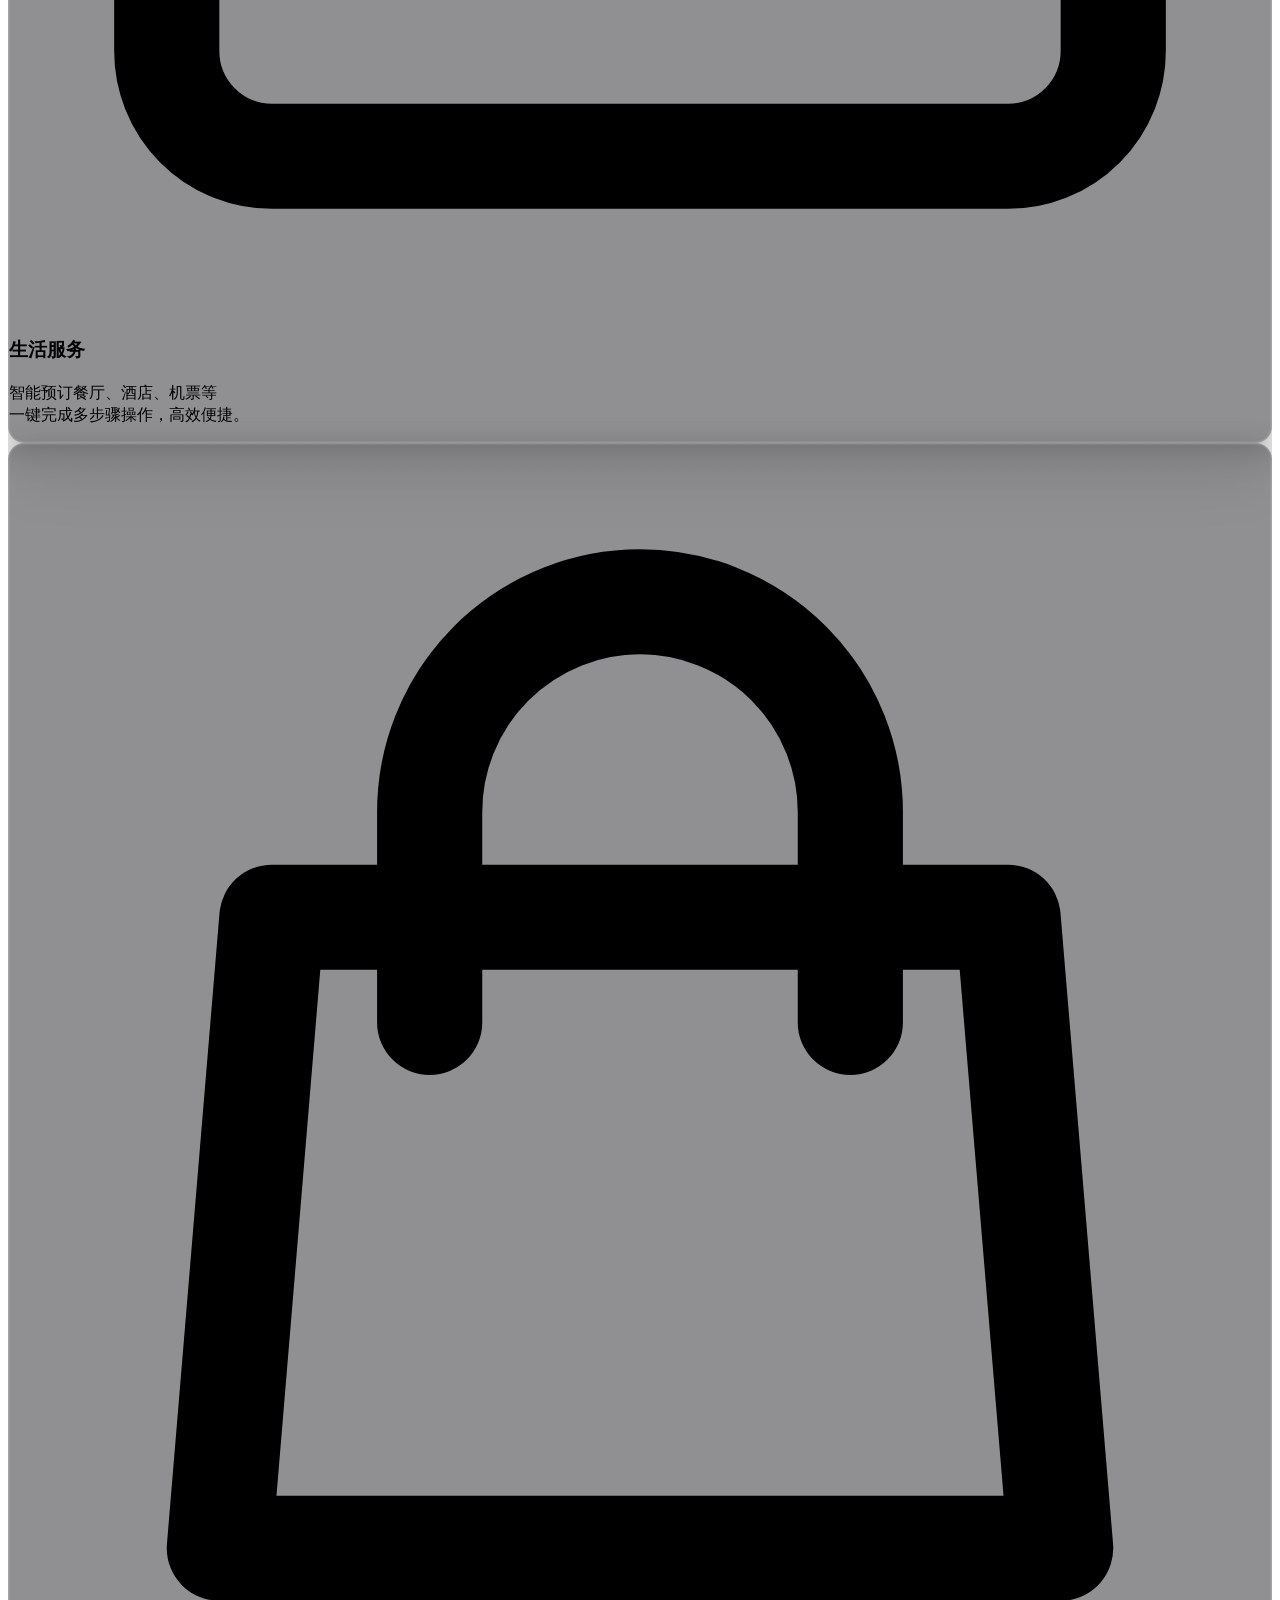
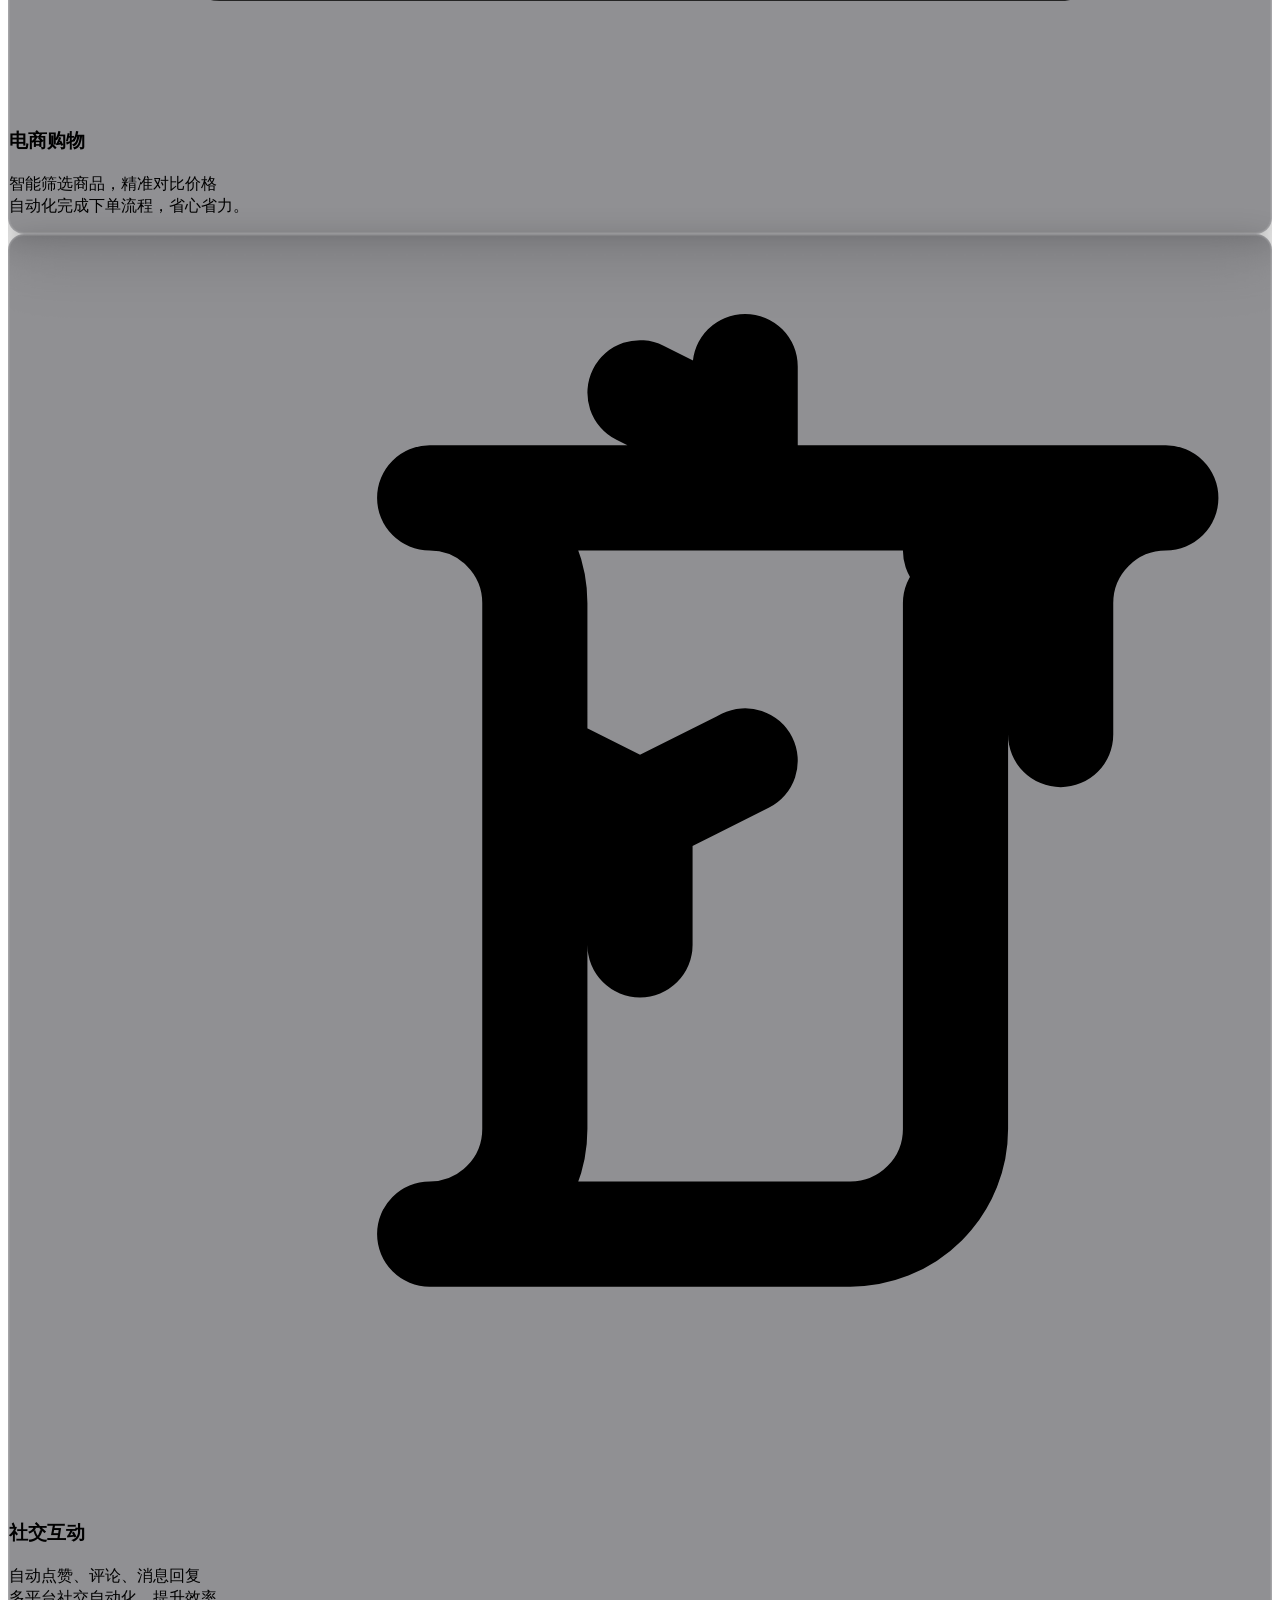
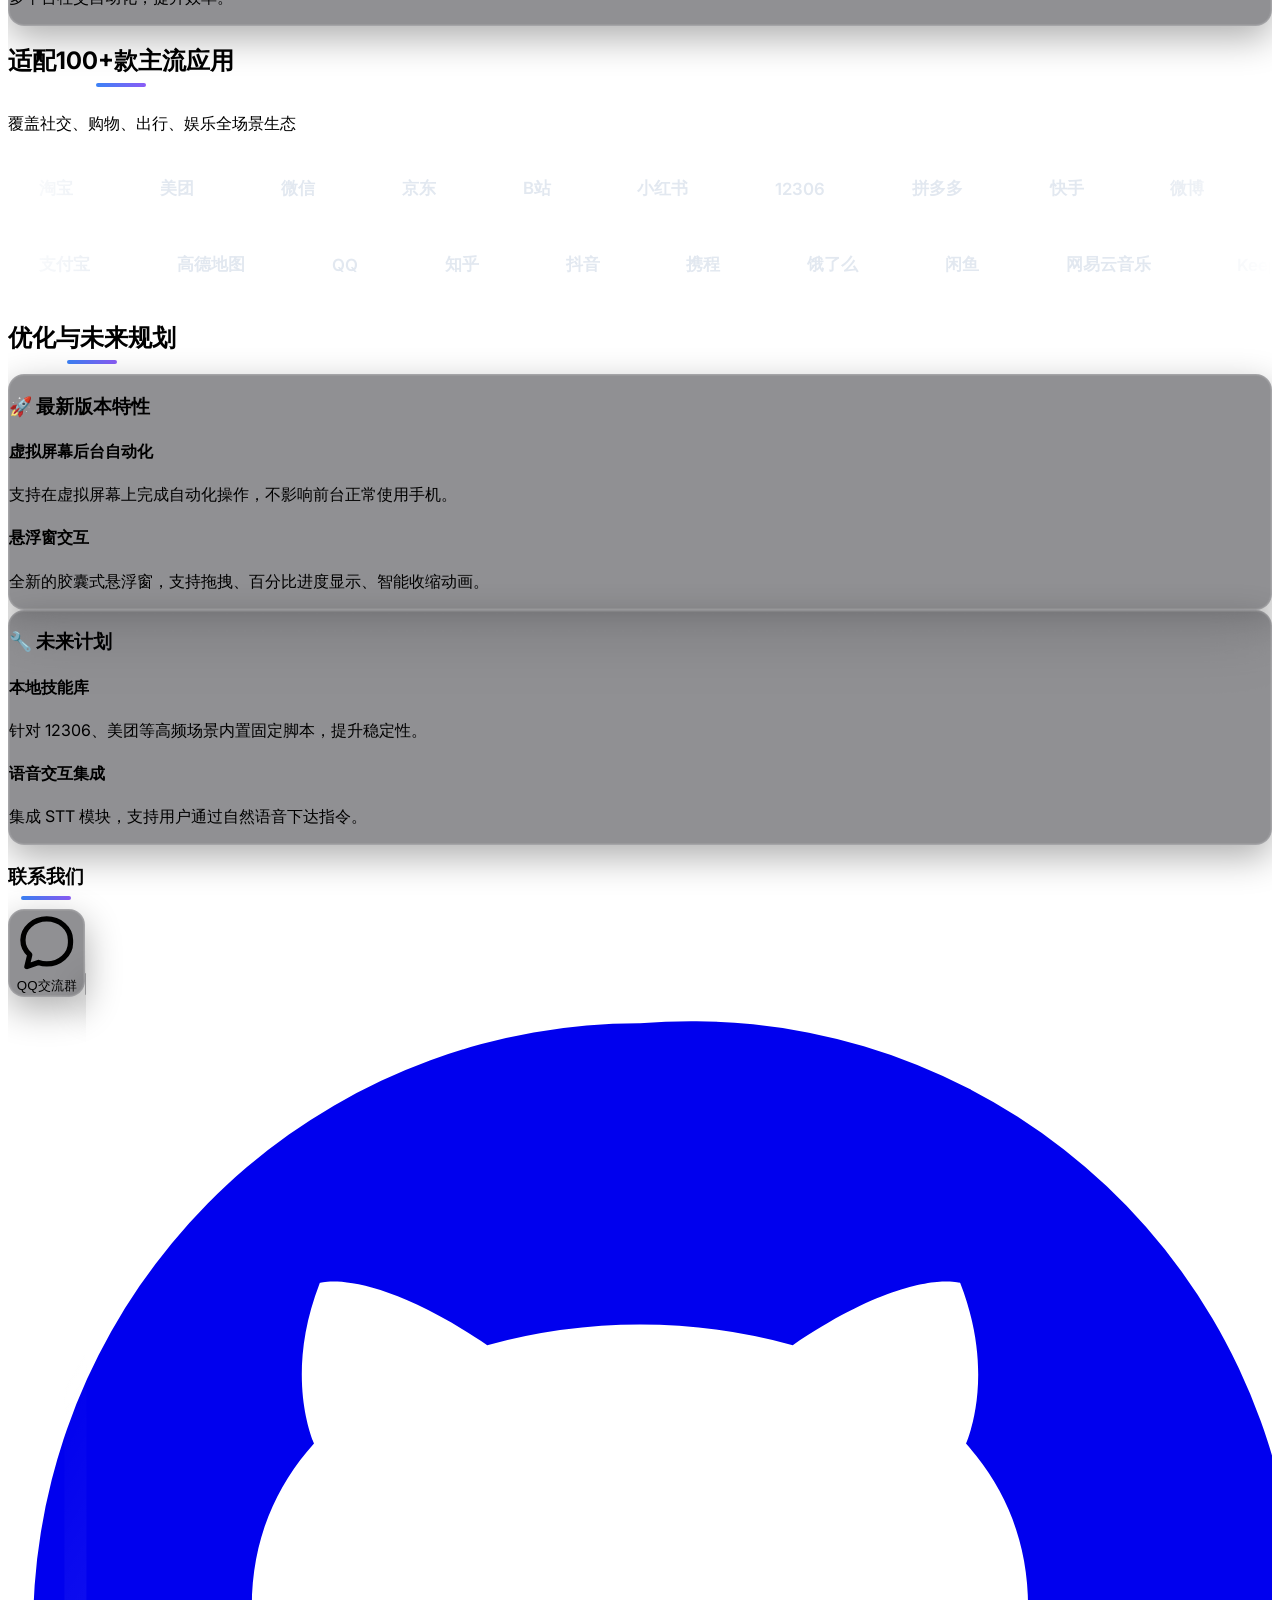
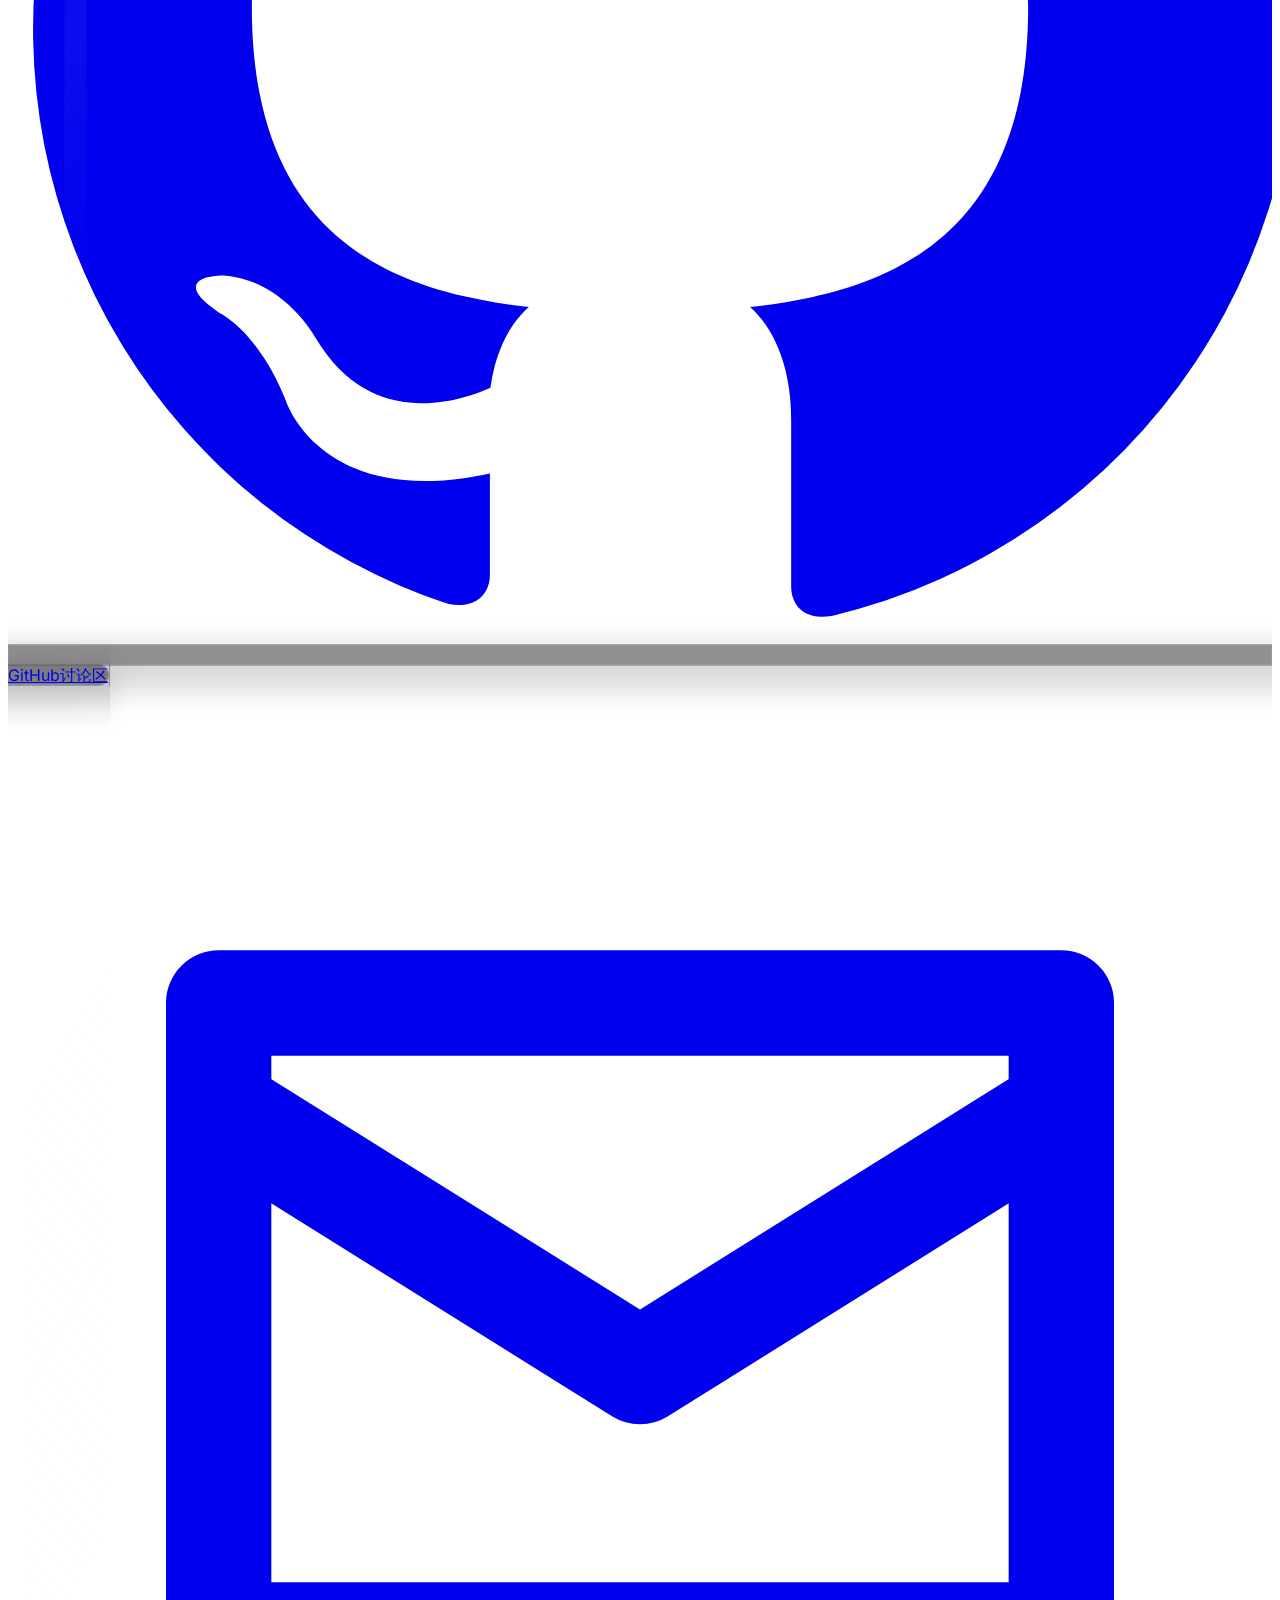
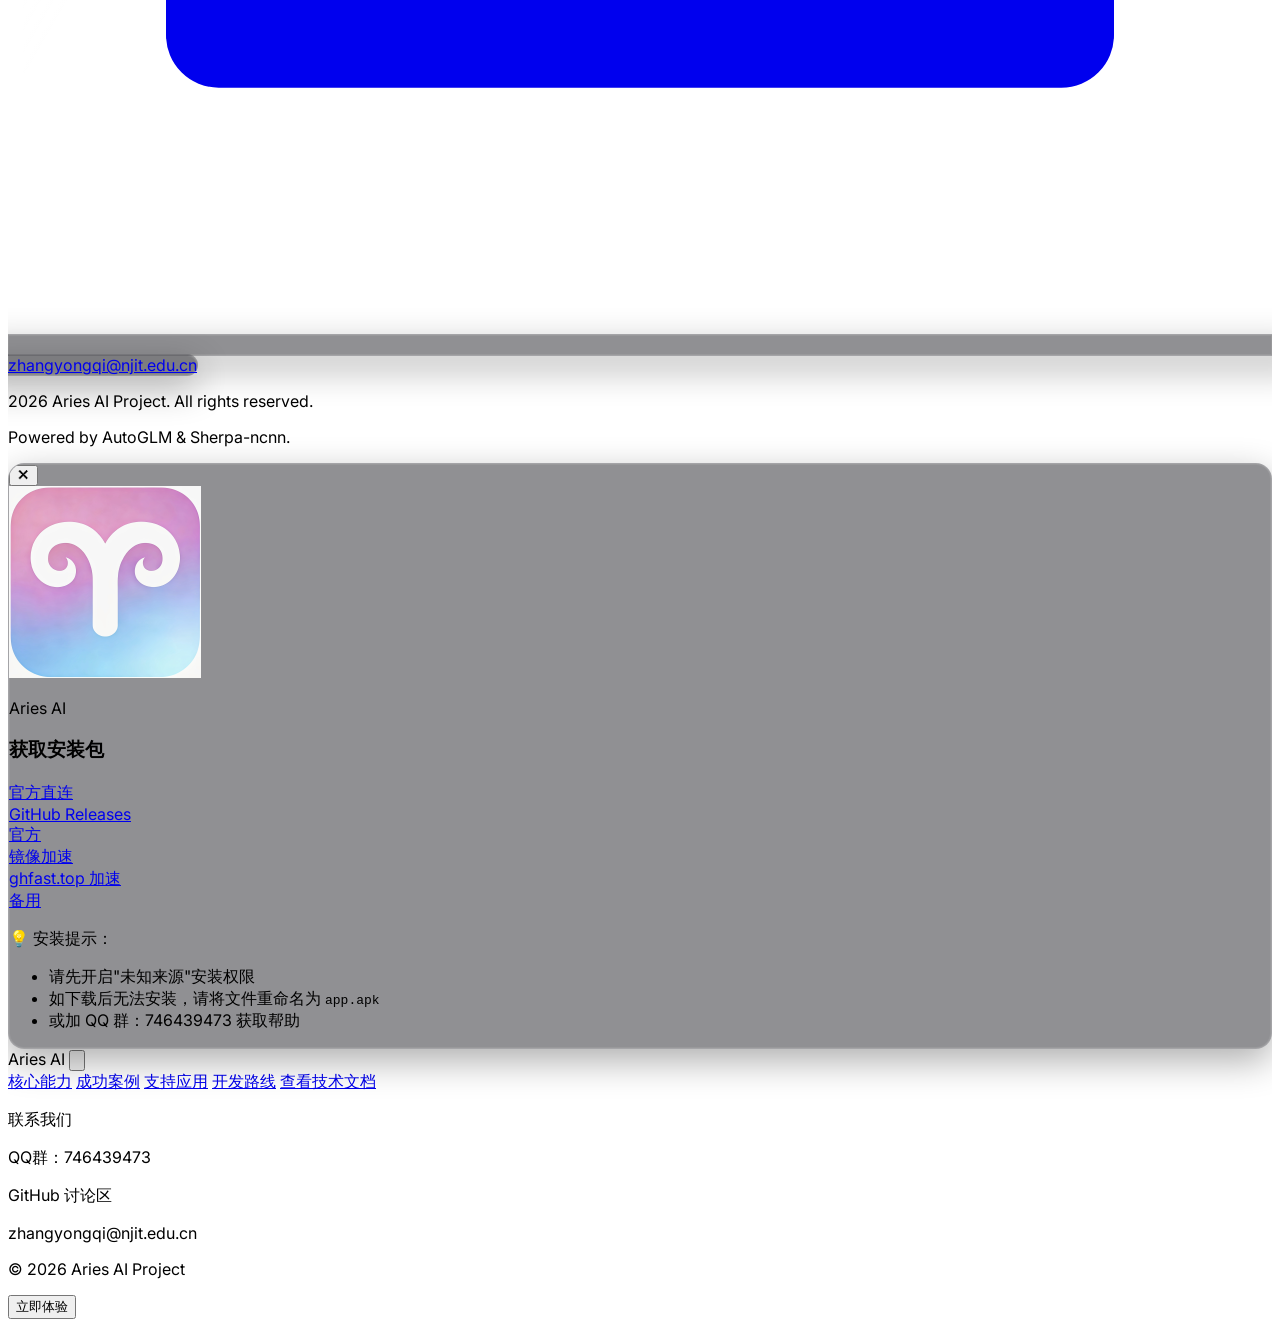
==== commit d801fad9: "优化网页，新增模型提供商展示" ====
--- a/Aries-site/index.html
+++ b/Aries-site/index.html
@@ -8,6 +8,7 @@
     <!-- Favicons -->
     <link rel="icon" type="image/png" href="./assets/favicon.png?v=3">
     <link rel="apple-touch-icon" href="./assets/favicon.png?v=3">
+    <link rel="stylesheet" href="./styles/model-marquee.css">
     <script src="https://cdn.tailwindcss.com"></script>
     <script>
         tailwind.config = {
@@ -1916,6 +1917,16 @@
         </div>
     </section>
 
+    <!-- 模型提供商滚动展示 -->
+    <section class="model-marquee-section relative z-10">
+        <div class="model-marquee-header">
+            <h2 class="model-marquee-title">支持 20+ 主流大模型服务商</h2>
+        </div>
+        <div class="model-marquee-container" id="model-marquee-row-1">
+            <div class="model-marquee-track"></div>
+        </div>
+    </section>
+
     <!-- 核心能力 -->
     <section id="features" class="py-16 md:py-24 relative z-10">
         <div class="max-w-7xl mx-auto px-5 sm:px-8 lg:px-12">
@@ -2324,6 +2335,7 @@
     </div>
 
     <script data-cfasync="false" src="/cdn-cgi/scripts/5c5dd728/cloudflare-static/email-decode.min.js"></script>
+    <script src="./scripts/model-marquee.js"></script>
     <script src="./assets/app.js"></script>
     <script>
         // Fallback / Inline script to ensure mobile menu works even if app.js fails or is cached
--- a/Aries-site/styles/model-marquee.css
+++ b/Aries-site/styles/model-marquee.css
@@ -0,0 +1,201 @@
+/**
+ * 模型提供商无限滚动展示
+ * 大图标 + 慢速播放
+ */
+
+.model-marquee-section {
+  position: relative;
+  width: 100%;
+  overflow: hidden;
+  padding: 4rem 0;
+}
+
+.model-marquee-container {
+  position: relative;
+  width: 100%;
+  overflow: hidden;
+  mask-image: linear-gradient(to right,
+      transparent 0%,
+      black 5%,
+      black 95%,
+      transparent 100%);
+  -webkit-mask-image: linear-gradient(to right,
+      transparent 0%,
+      black 5%,
+      black 95%,
+      transparent 100%);
+}
+
+/* 滚动轨道 */
+.model-marquee-track {
+  display: flex;
+  width: max-content;
+  gap: 3rem;
+  padding-left: 3rem;
+  transform: translate3d(0, 0, 0);
+  will-change: transform;
+  backface-visibility: hidden;
+  -webkit-backface-visibility: hidden;
+  animation-play-state: paused;
+}
+
+/* 向左滚动 - 60秒更慢更流畅 */
+.model-marquee-track.scroll-left {
+  animation: scrollLeft 60s linear infinite;
+}
+
+@keyframes scrollLeft {
+  0% {
+    transform: translate3d(0, 0, 0);
+  }
+
+  100% {
+    transform: translate3d(-50%, 0, 0);
+  }
+}
+
+/* 暂停动画（悬停时） */
+.model-marquee-container:hover .model-marquee-track {
+  animation-play-state: paused;
+}
+
+/* 模型提供商项 */
+.model-provider-item {
+  display: flex;
+  align-items: center;
+  gap: 20px;
+  flex-shrink: 0;
+  transform: translate3d(0, 0, 0);
+  backface-visibility: hidden;
+  -webkit-backface-visibility: hidden;
+  transition: transform 0.2s ease;
+}
+
+.model-provider-item:hover {
+  transform: translate3d(0, 0, 0) scale(1.05);
+}
+
+/* 模型提供商名称 - 更大 */
+.model-provider-name {
+  font-size: 32px;
+  font-weight: 700;
+  color: #e2e8f0;
+  white-space: nowrap;
+  letter-spacing: -0.02em;
+  line-height: 1;
+  user-select: none;
+}
+
+html.light .model-provider-name {
+  color: #1e293b;
+}
+
+/* 模型提供商图标 - 更大 */
+.model-provider-icon {
+  height: 60px;
+  width: auto;
+  max-width: 90px;
+  object-fit: contain;
+  flex-shrink: 0;
+  display: block;
+  transform: translate3d(0, 0, 0);
+}
+
+/* SVG 图标容器 */
+.model-provider-icon-svg {
+  width: 60px;
+  height: 60px;
+  display: flex;
+  align-items: center;
+  justify-content: center;
+}
+
+.model-provider-icon-svg svg {
+  width: 100%;
+  height: 100%;
+}
+
+/* 标题区域 */
+.model-marquee-header {
+  text-align: center;
+  margin-bottom: 3rem;
+}
+
+.model-marquee-title {
+  font-size: 1.25rem;
+  font-weight: 500;
+  color: #64748b;
+  letter-spacing: 0.05em;
+}
+
+html.dark .model-marquee-title {
+  color: #94a3b8;
+}
+
+/* 平板端优化 */
+@media (max-width: 1024px) {
+  .model-marquee-section {
+    padding: 3rem 0;
+  }
+
+  .model-marquee-track {
+    gap: 2.5rem;
+    padding-left: 2.5rem;
+  }
+
+  .model-provider-name {
+    font-size: 28px;
+  }
+
+  .model-provider-icon {
+    height: 52px;
+  }
+}
+
+/* 移动端优化 */
+@media (max-width: 640px) {
+  .model-marquee-section {
+    padding: 2.5rem 0;
+  }
+
+  .model-marquee-container {
+    mask-image: linear-gradient(to right,
+        transparent 0%,
+        black 3%,
+        black 97%,
+        transparent 100%);
+    -webkit-mask-image: linear-gradient(to right,
+        transparent 0%,
+        black 3%,
+        black 97%,
+        transparent 100%);
+  }
+
+  .model-marquee-track {
+    gap: 2rem;
+    padding-left: 2rem;
+  }
+
+  .model-provider-item {
+    gap: 14px;
+  }
+
+  .model-provider-name {
+    font-size: 22px;
+  }
+
+  .model-provider-icon {
+    height: 42px;
+  }
+
+  .model-marquee-title {
+    font-size: 1rem;
+  }
+}
+
+/* 减少动画（用户偏好） */
+@media (prefers-reduced-motion: reduce) {
+  .model-marquee-track {
+    animation: none !important;
+  }
+}
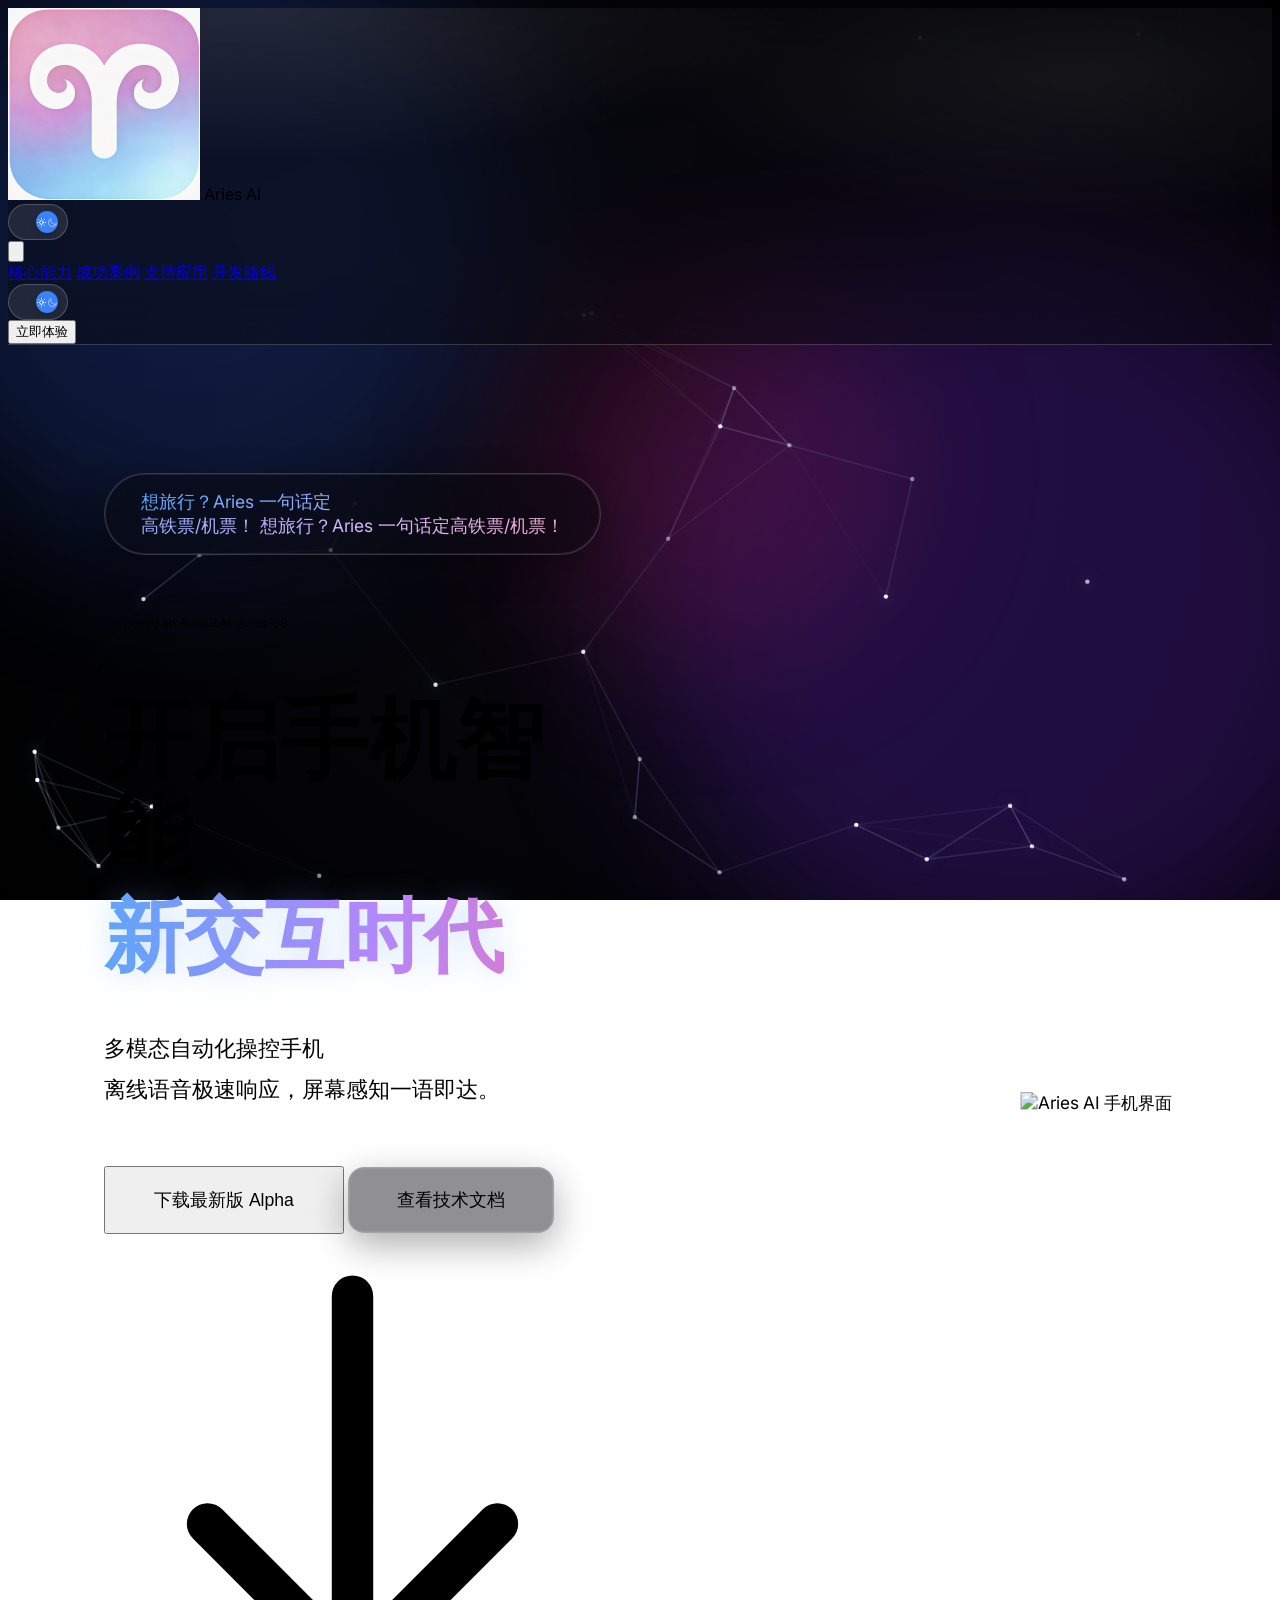
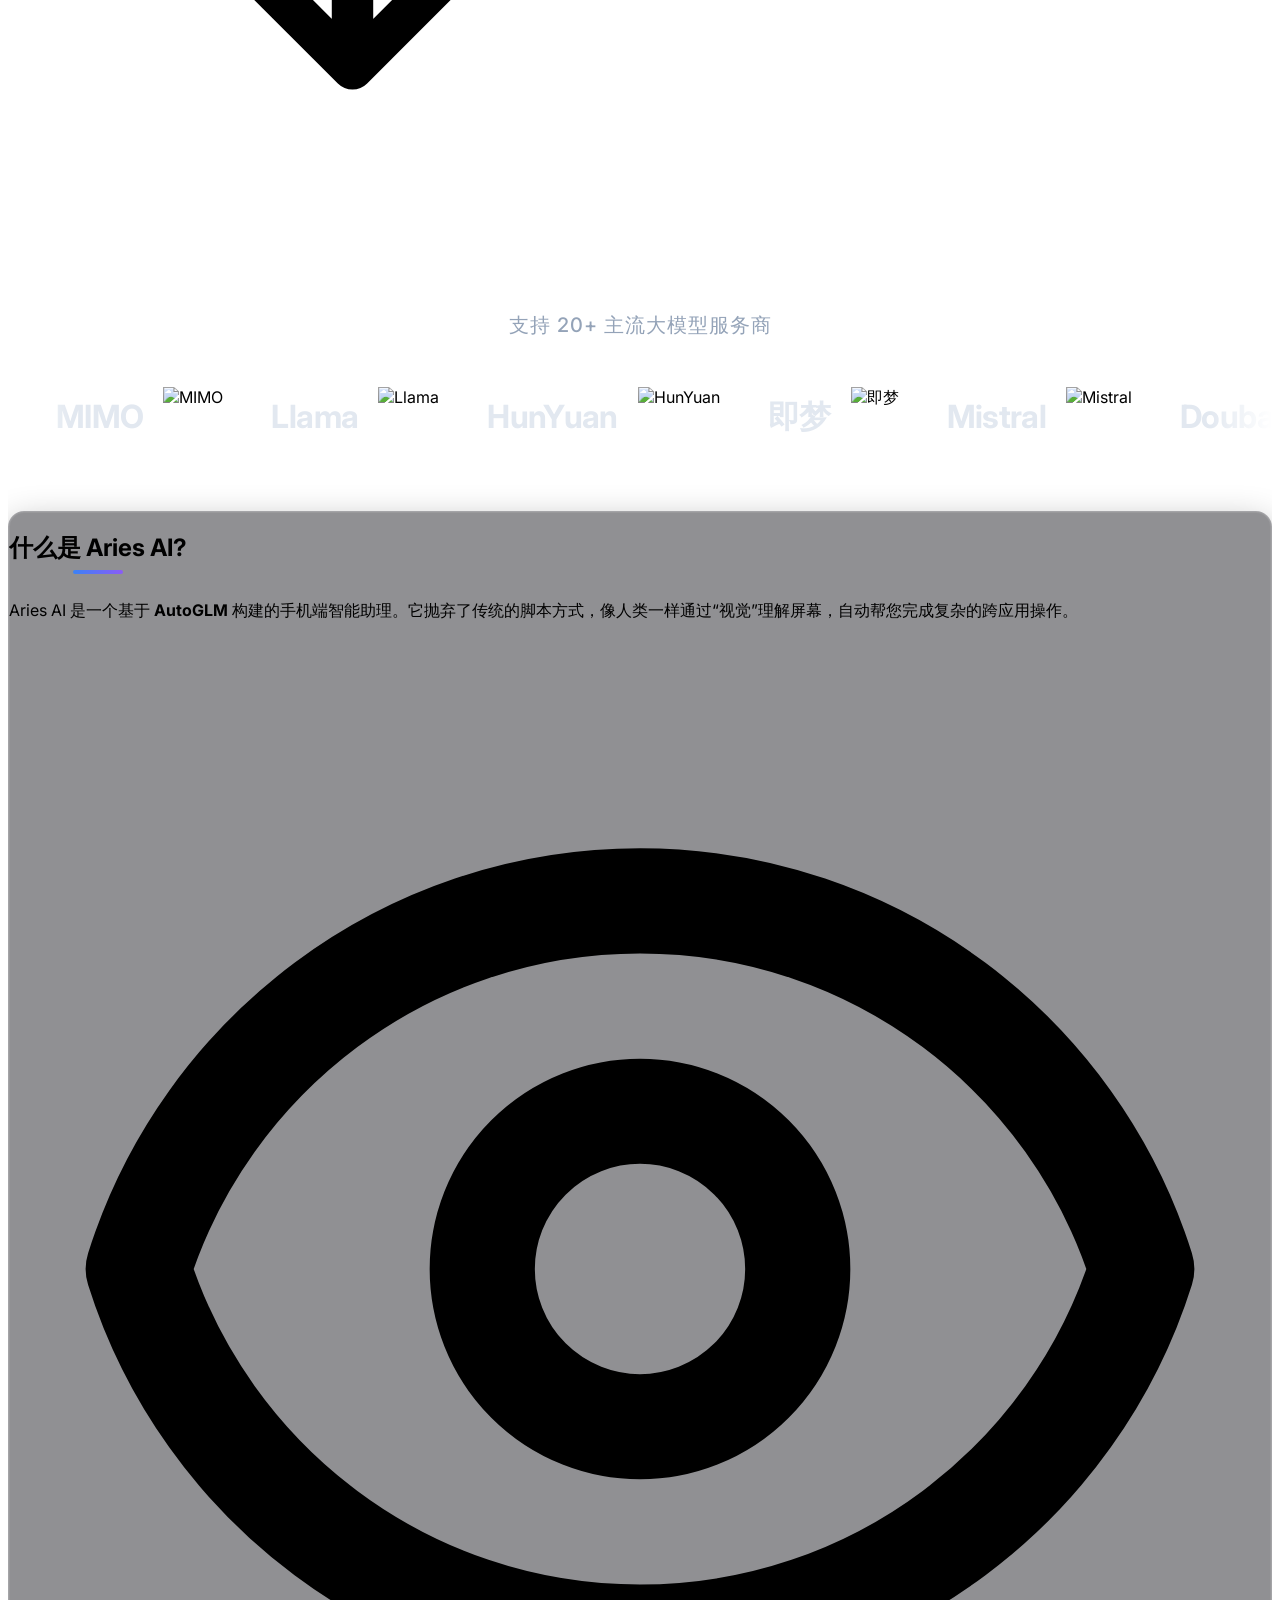
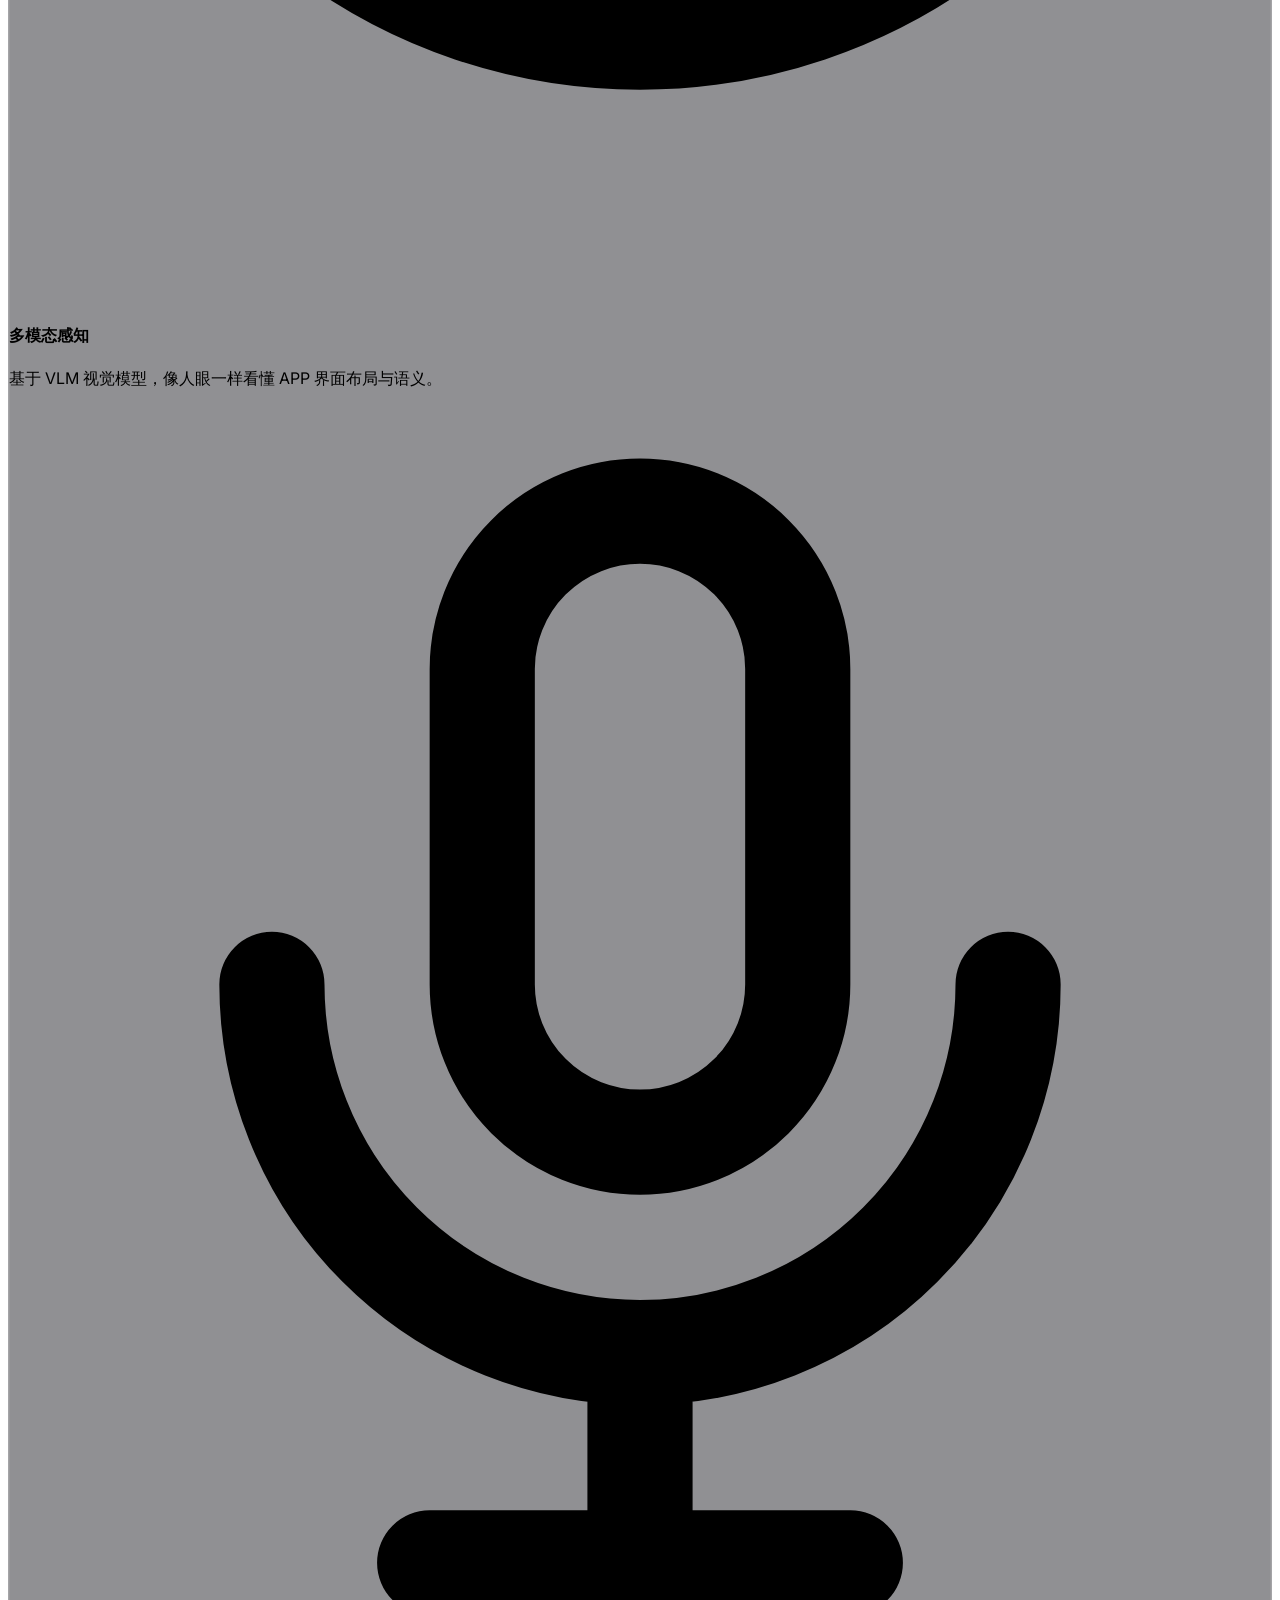
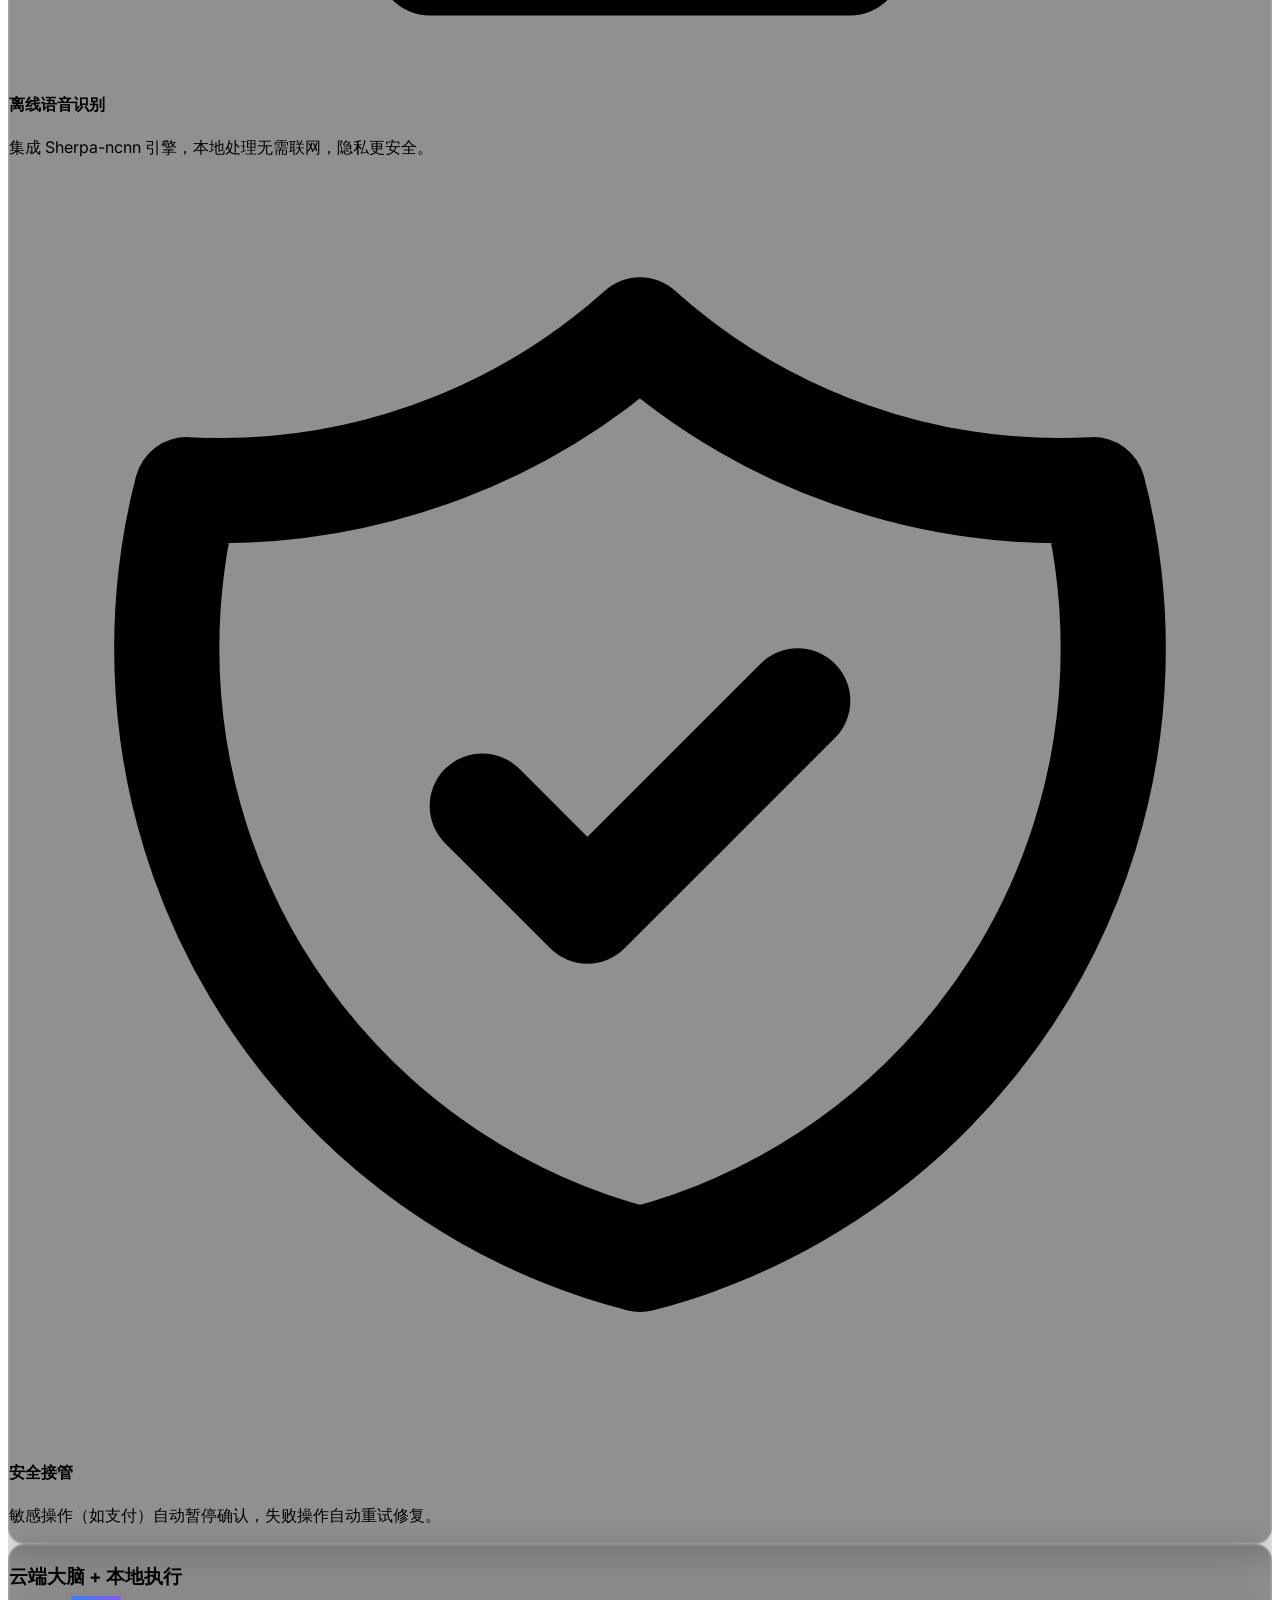
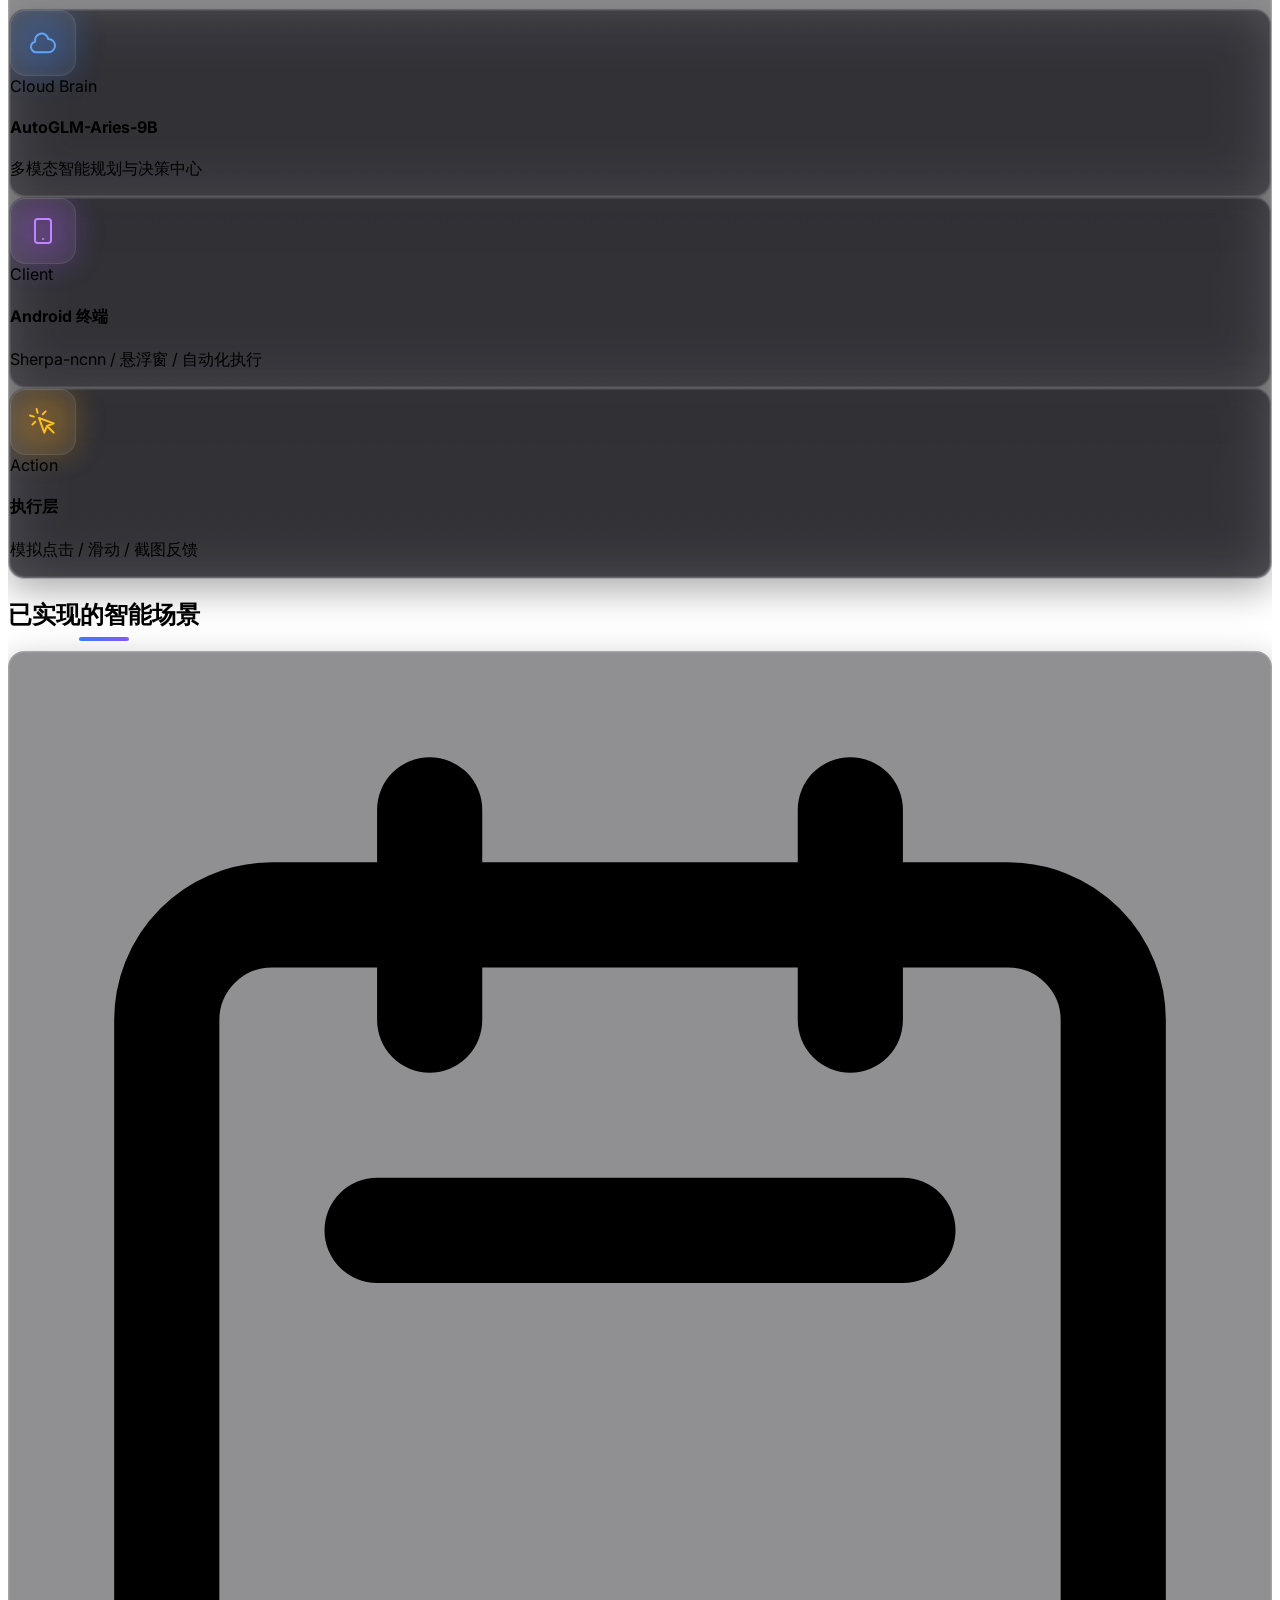
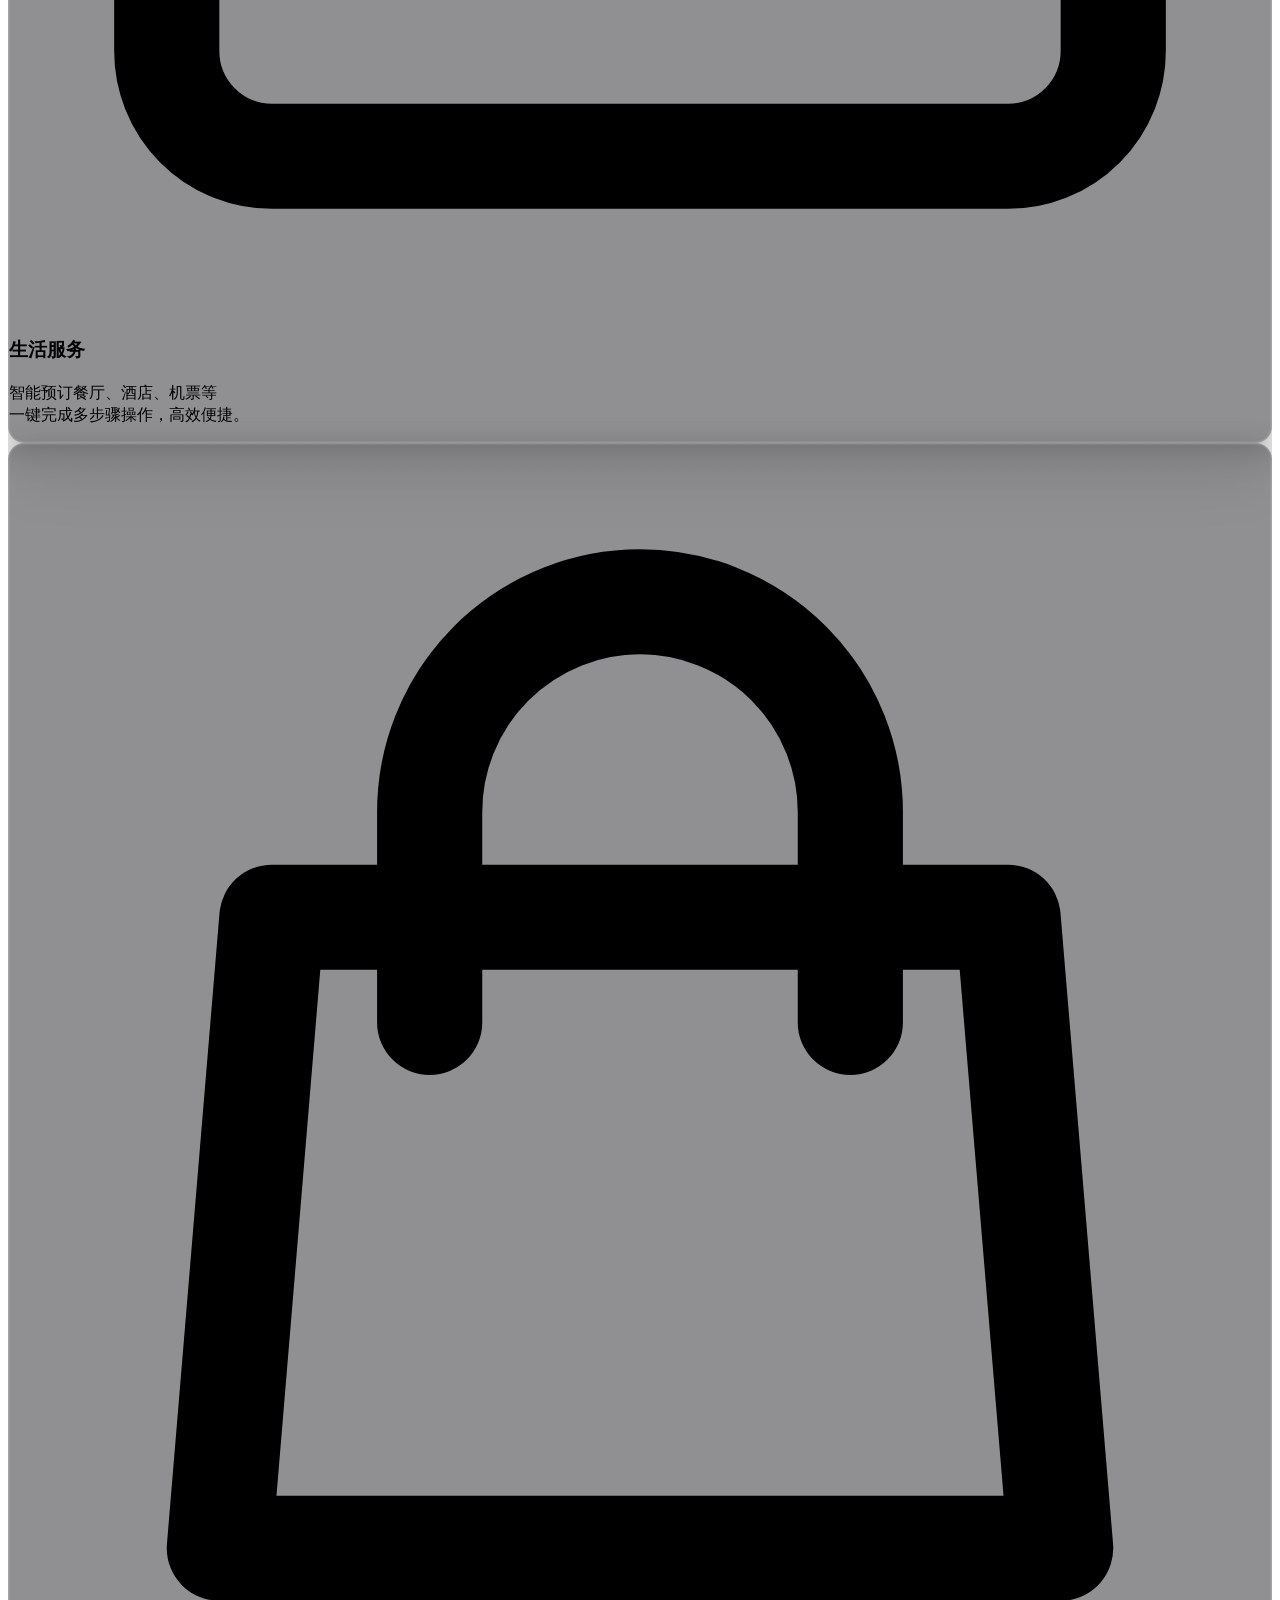
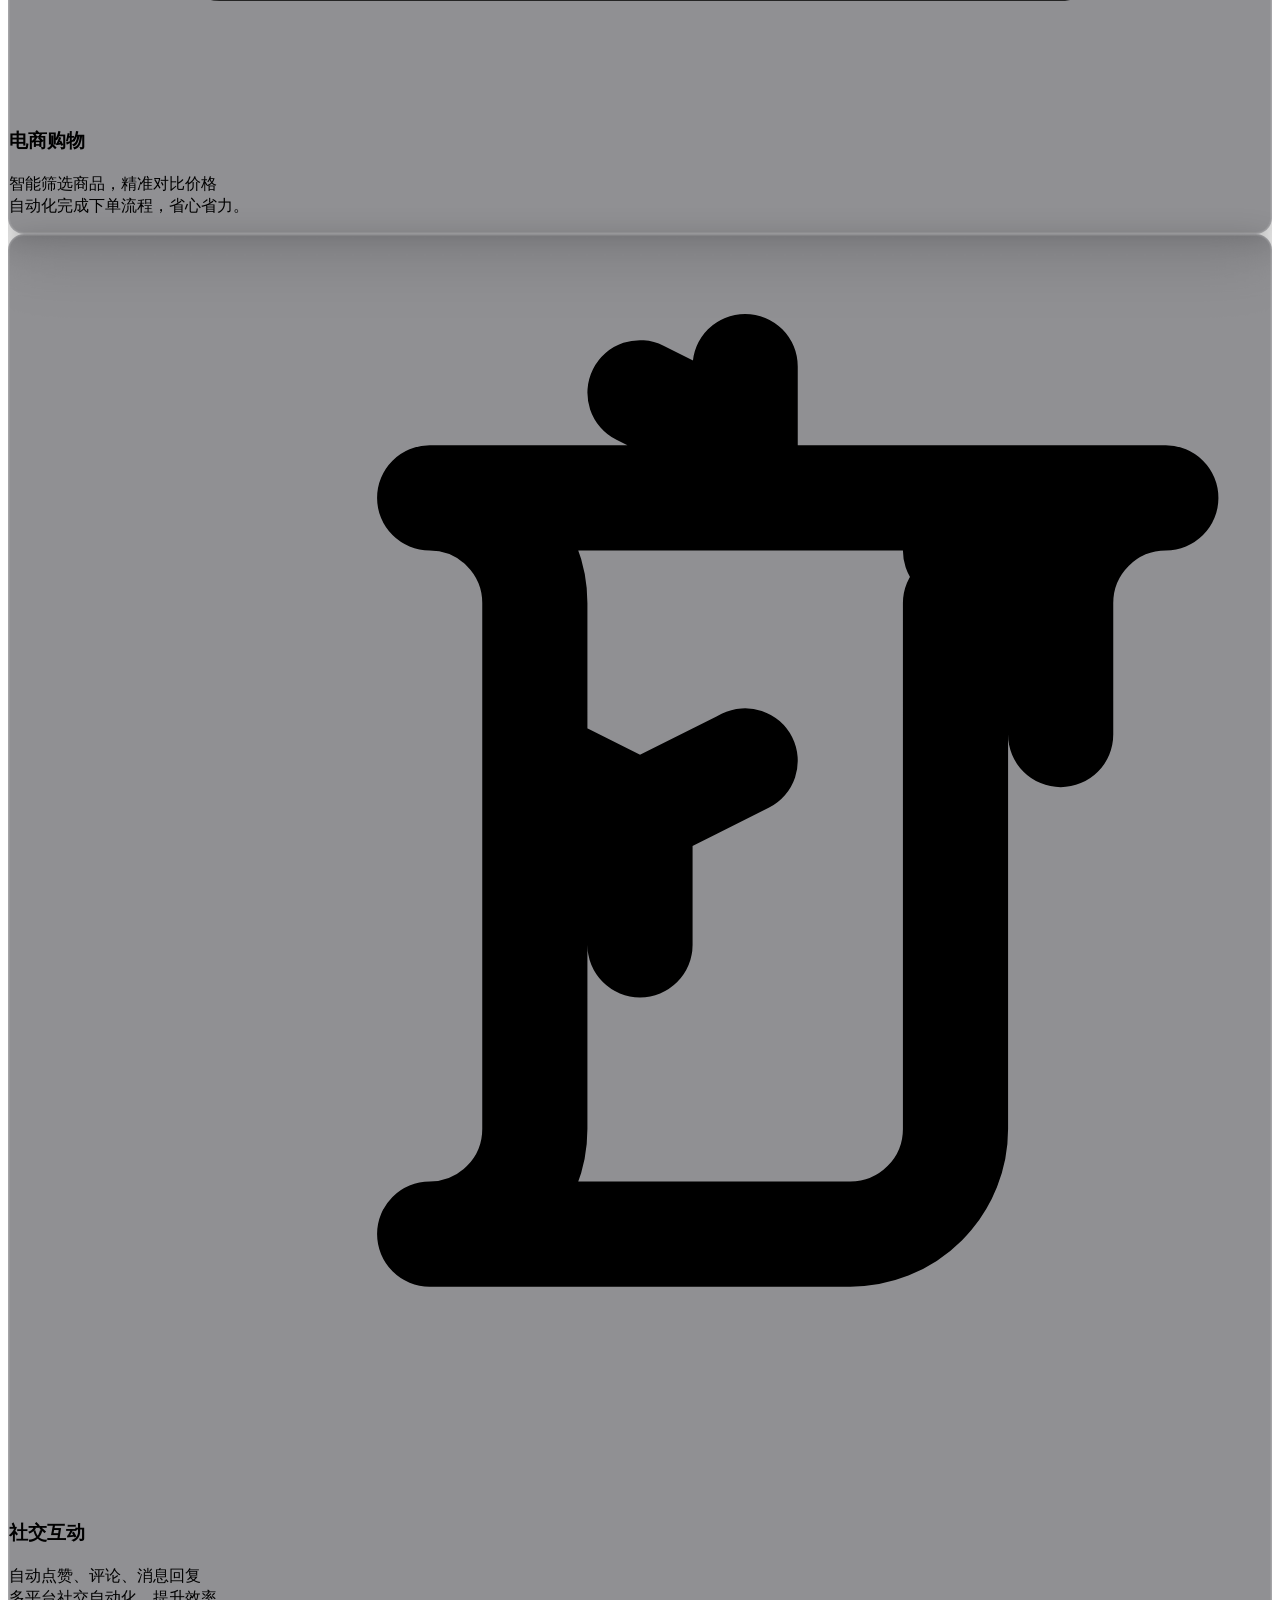
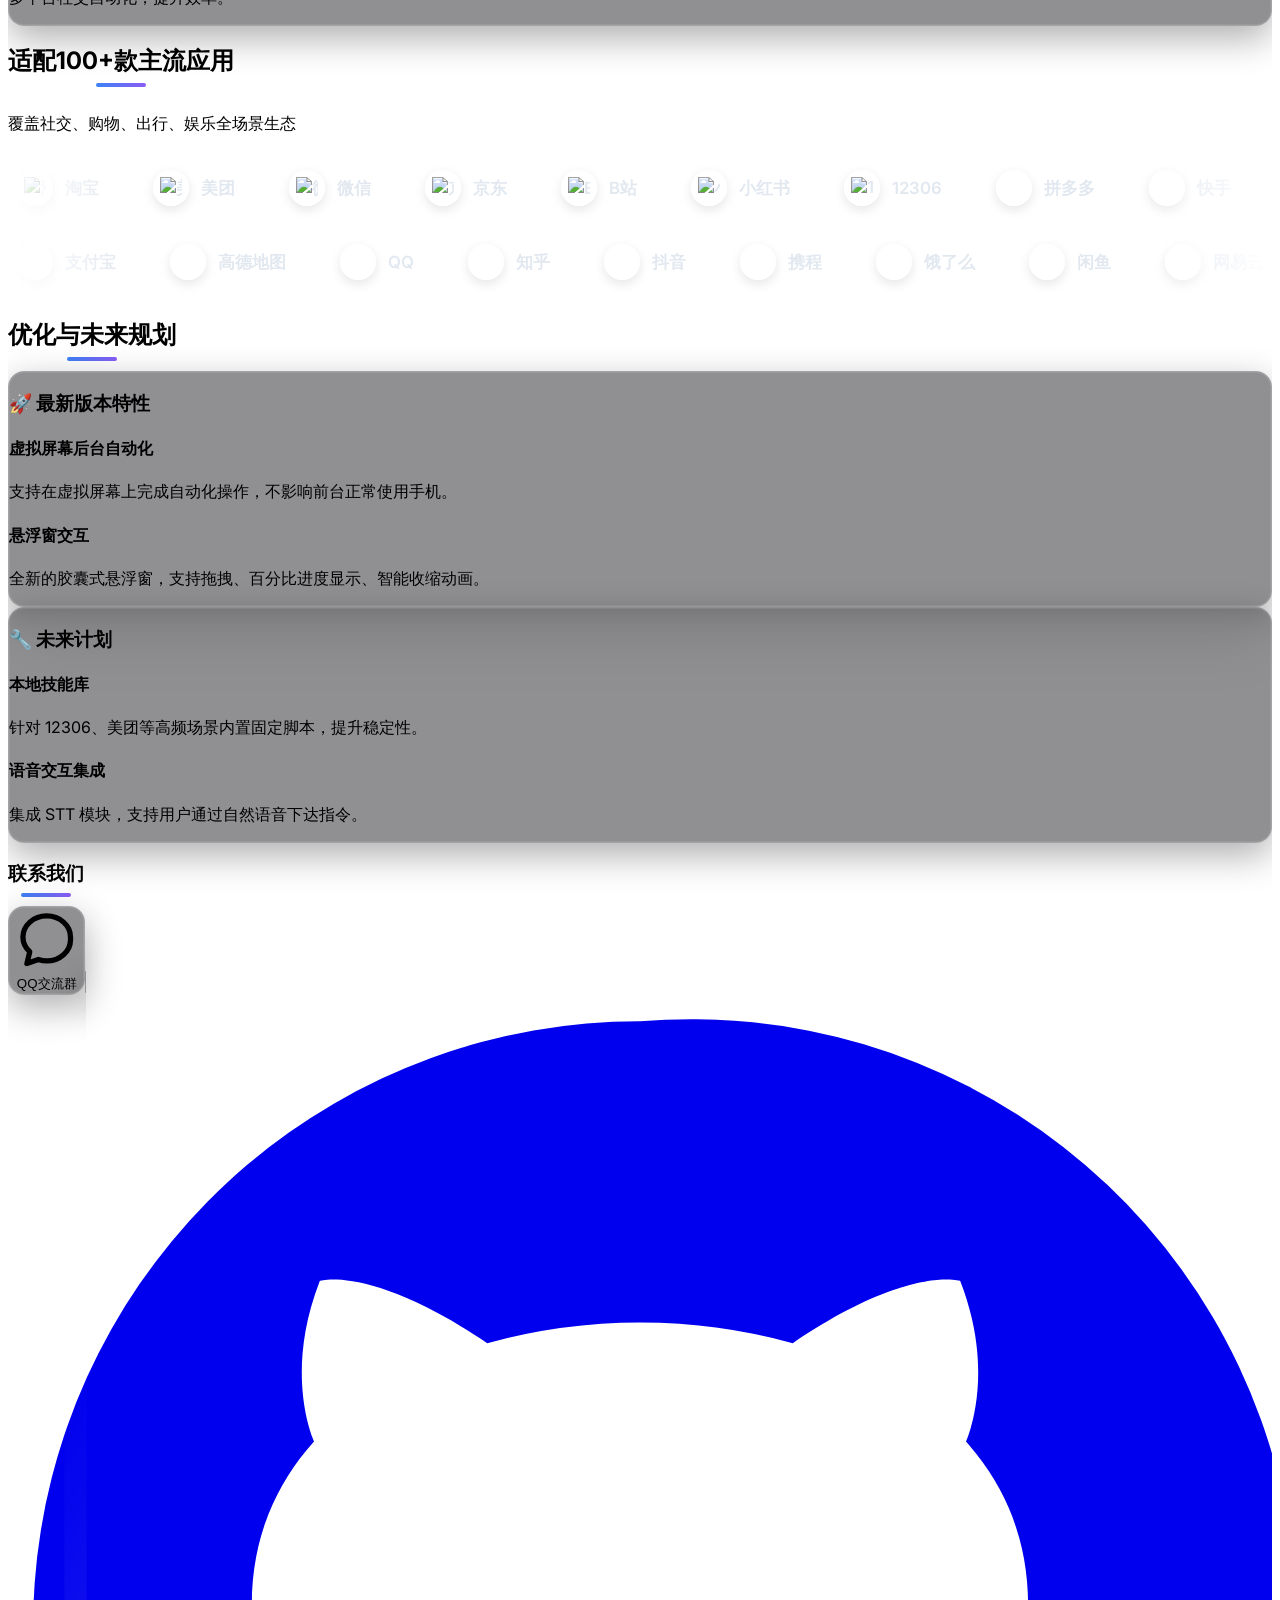
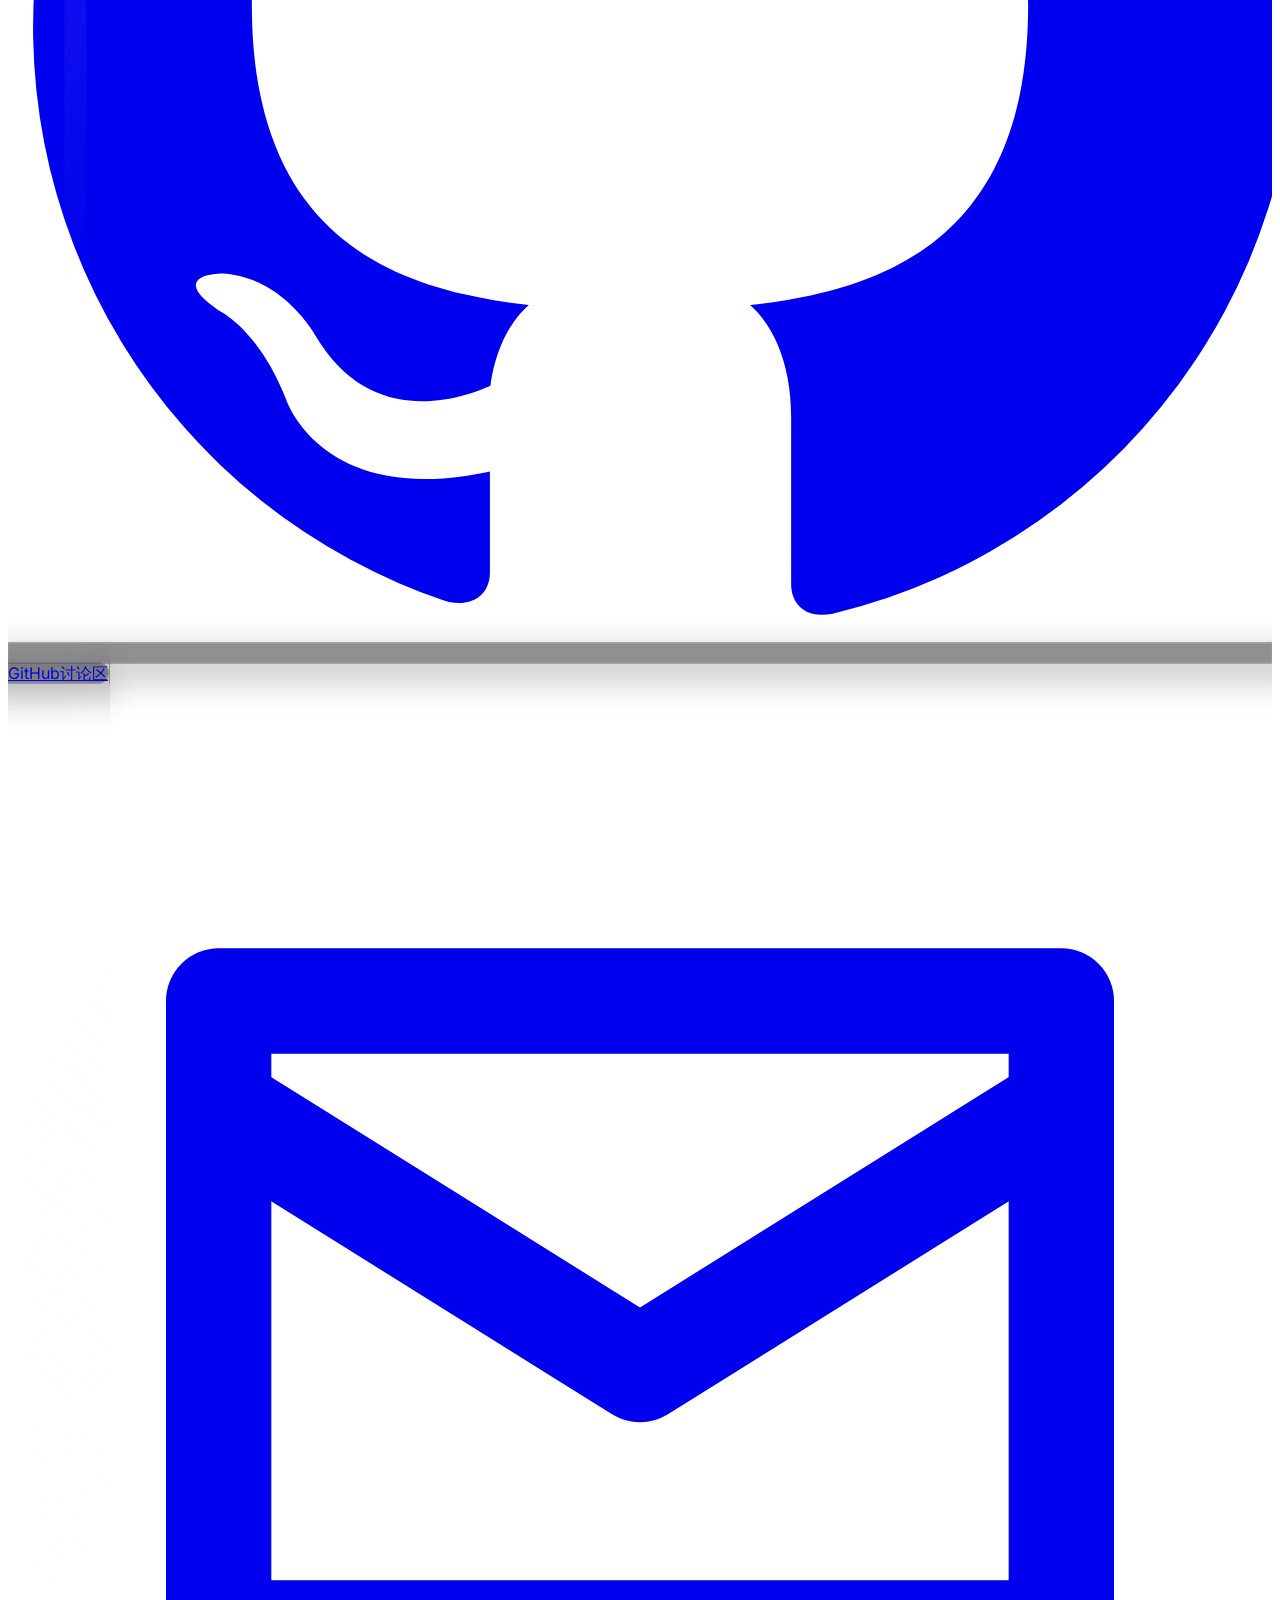
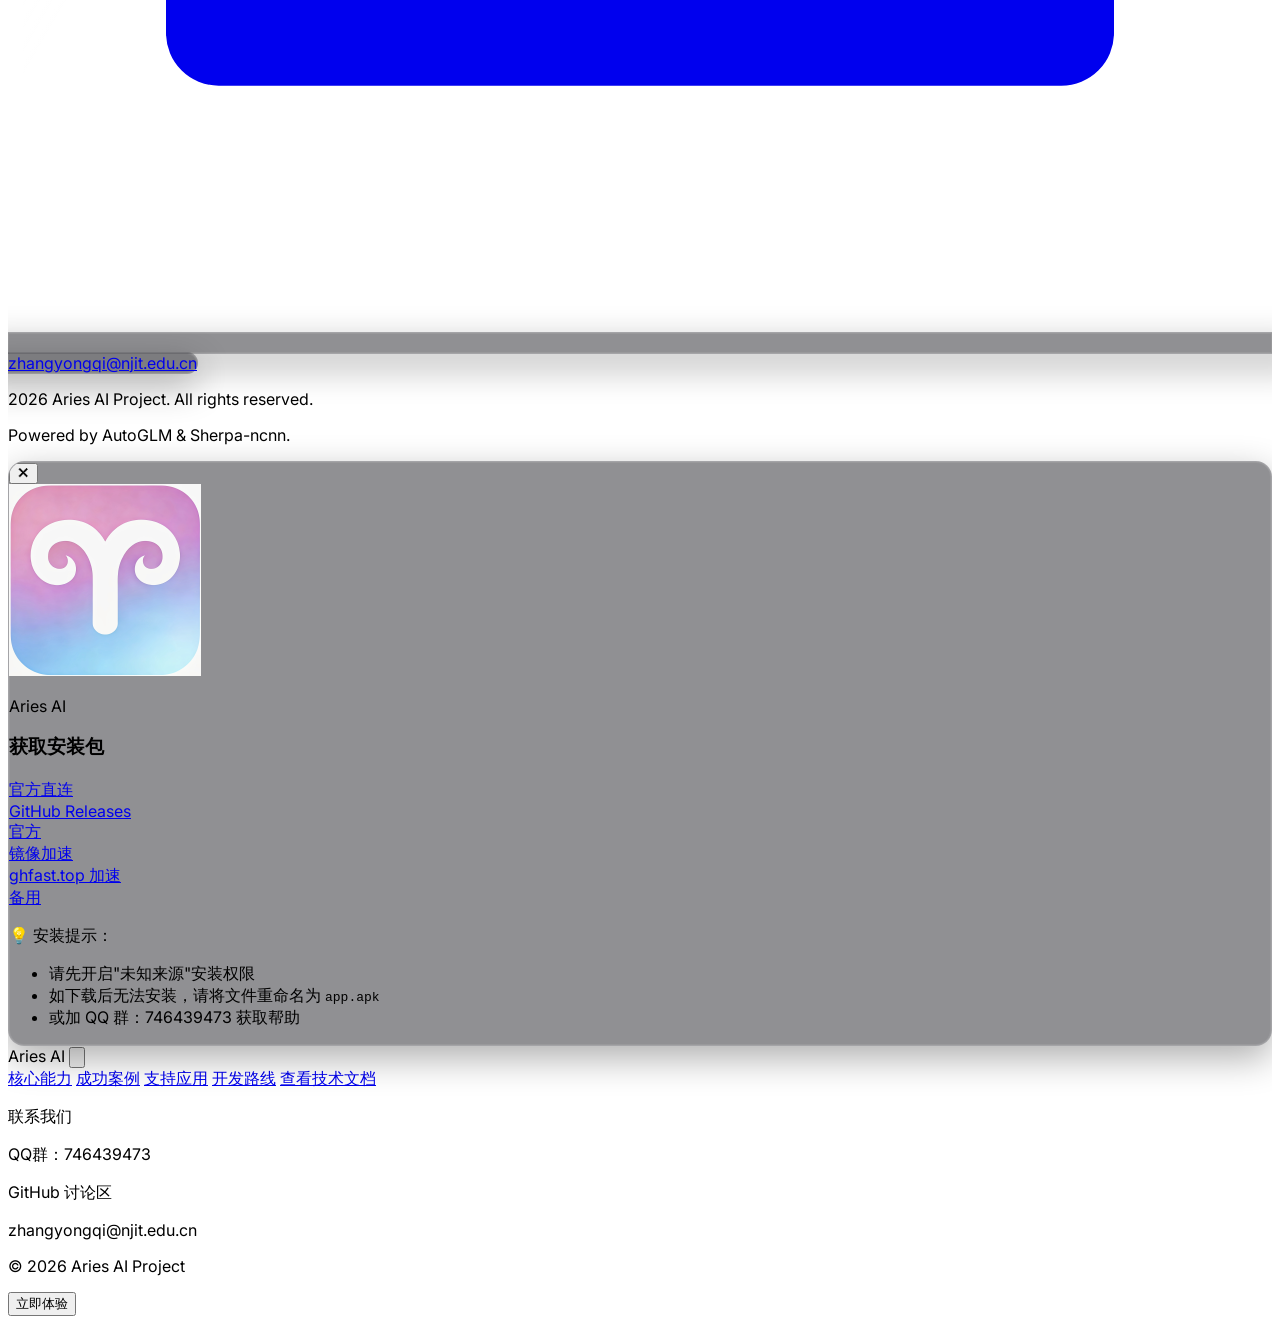
==== commit 2c3a5856: "新增网站APP图标" ====
--- a/Aries-site/index.html
+++ b/Aries-site/index.html
@@ -622,16 +622,36 @@
         }
 
         .app-capsule {
-            padding: 0.95rem 1.9rem;
+            padding: 0.5rem 1.25rem 0.5rem 0.5rem;
             border-radius: 9999px;
             font-size: 1.05rem;
             font-weight: 600;
             white-space: nowrap;
             display: flex;
             align-items: center;
-            gap: 0.7rem;
-            transition: all 0.3s;
+            gap: 0.75rem;
+            transition: all 0.4s cubic-bezier(0.22, 1, 0.36, 1);
             border: 1px solid rgba(255, 255, 255, 0.1);
+            cursor: default;
+        }
+
+        .app-icon-wrapper {
+            width: 36px;
+            height: 36px;
+            border-radius: 50%;
+            background: rgba(255, 255, 255, 0.9);
+            display: flex;
+            align-items: center;
+            justify-content: center;
+            box-shadow: 0 4px 12px rgba(0, 0, 0, 0.1);
+            overflow: hidden;
+            flex-shrink: 0;
+        }
+
+        .app-icon-wrapper img {
+            width: 22px;
+            height: 22px;
+            object-fit: contain;
         }
 
         html.dark .app-capsule {
@@ -1329,8 +1349,19 @@
             }
 
             .app-capsule {
-                padding: 0.5rem 1rem;
-                font-size: 0.8rem;
+                padding: 0.35rem 1rem 0.35rem 0.35rem;
+                font-size: 0.85rem;
+                gap: 0.5rem;
+            }
+
+            .app-icon-wrapper {
+                width: 28px;
+                height: 28px;
+            }
+
+            .app-icon-wrapper img {
+                width: 16px;
+                height: 16px;
             }
 
             html.light .app-capsule {
@@ -1634,13 +1665,14 @@
 
         .reveal-on-scroll {
             opacity: 0;
-            transform: translateY(30px);
-            transition: opacity 0.6s ease-out, transform 0.6s ease-out;
+            transform: translateY(40px) scale(0.96);
+            transition: opacity 0.8s cubic-bezier(0.22, 1, 0.36, 1), transform 0.8s cubic-bezier(0.22, 1, 0.36, 1);
+            will-change: transform, opacity;
         }
 
         .reveal-on-scroll.revealed {
             opacity: 1;
-            transform: translateY(0);
+            transform: translateY(0) scale(1);
         }
 
         .card-hover-lift {
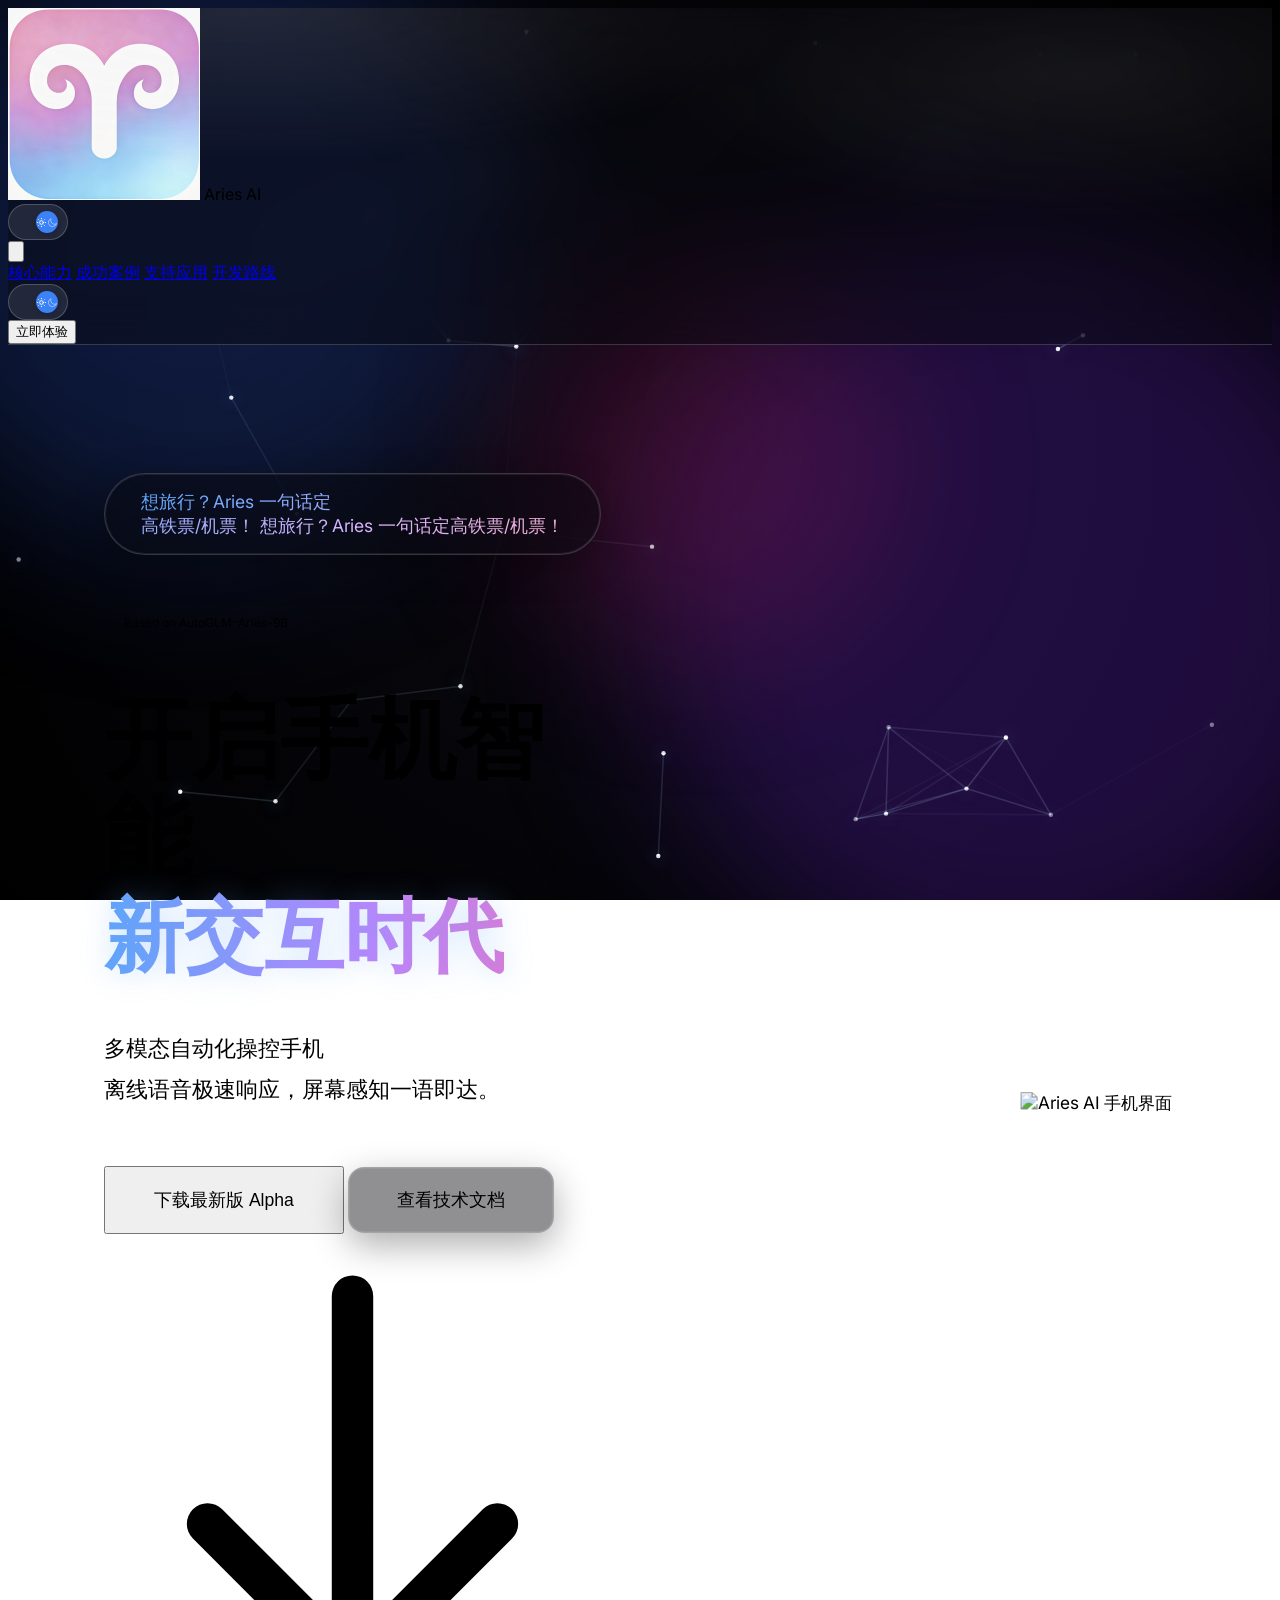
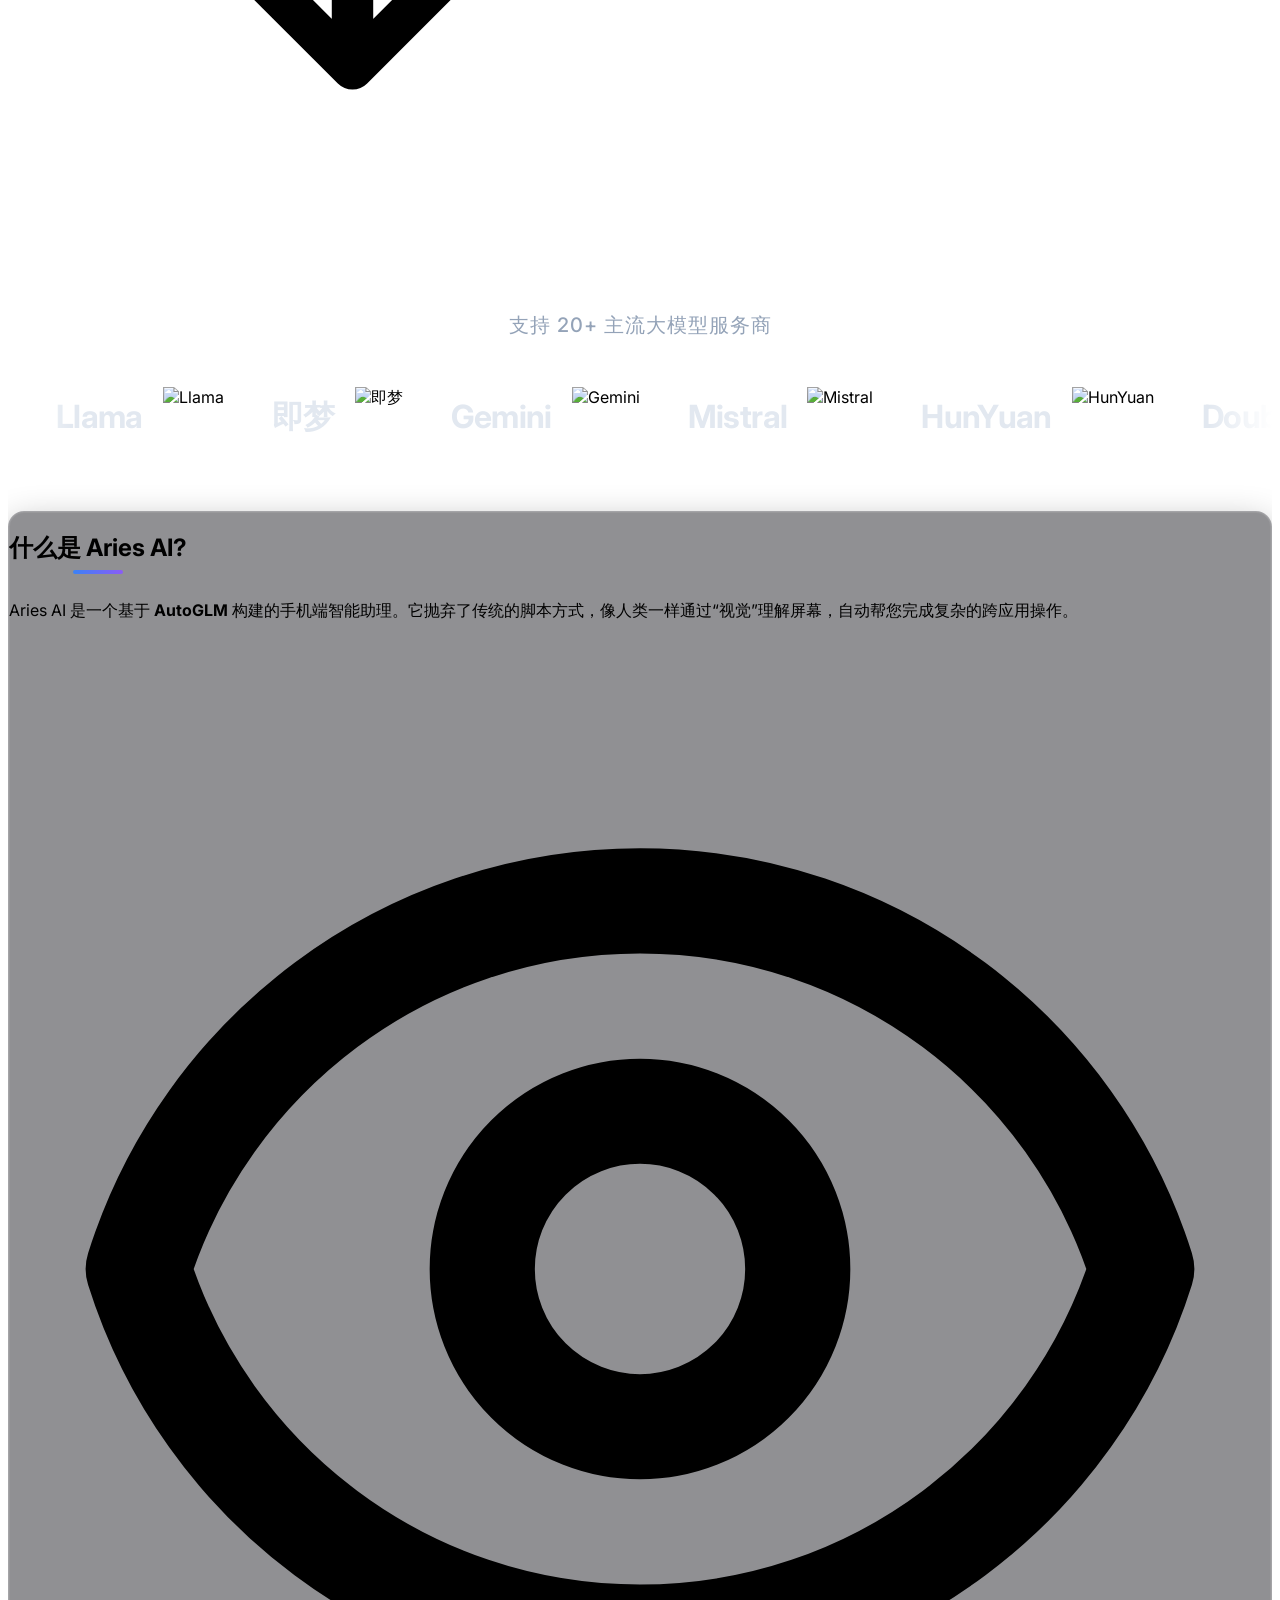
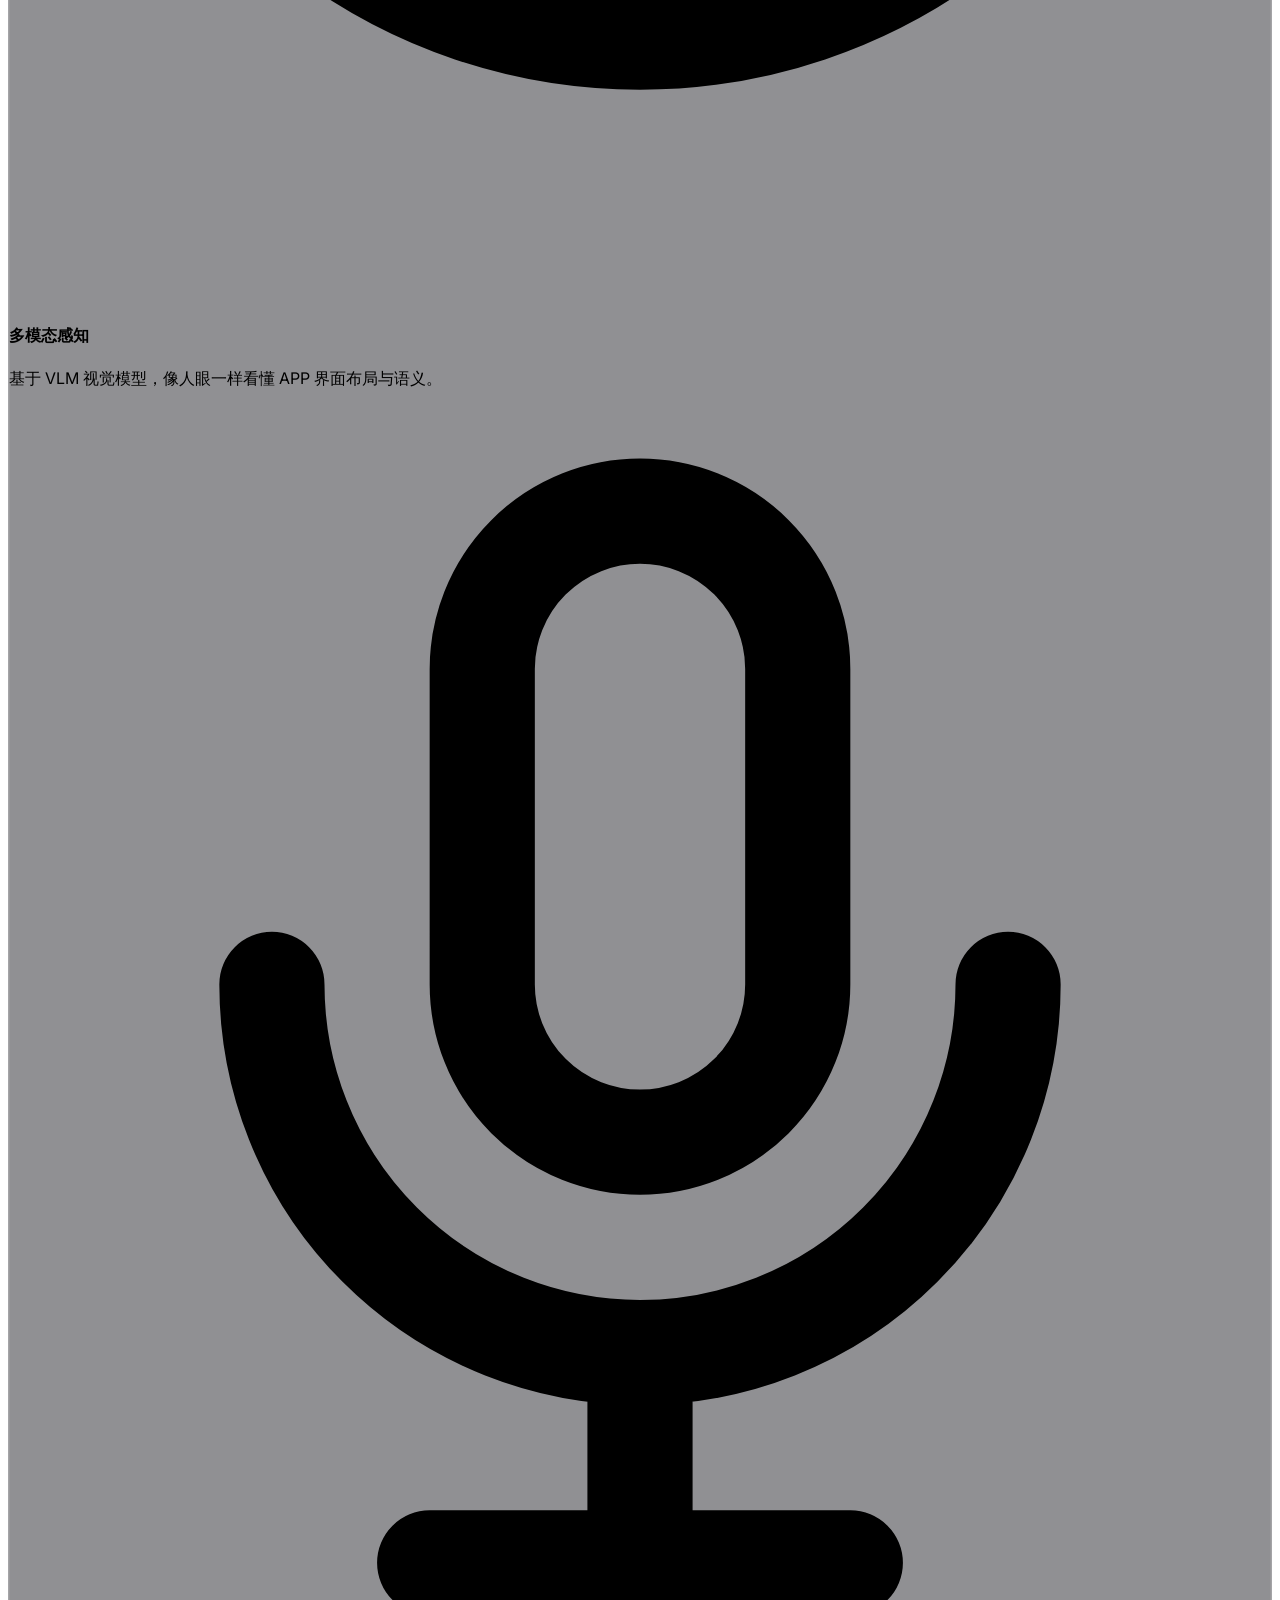
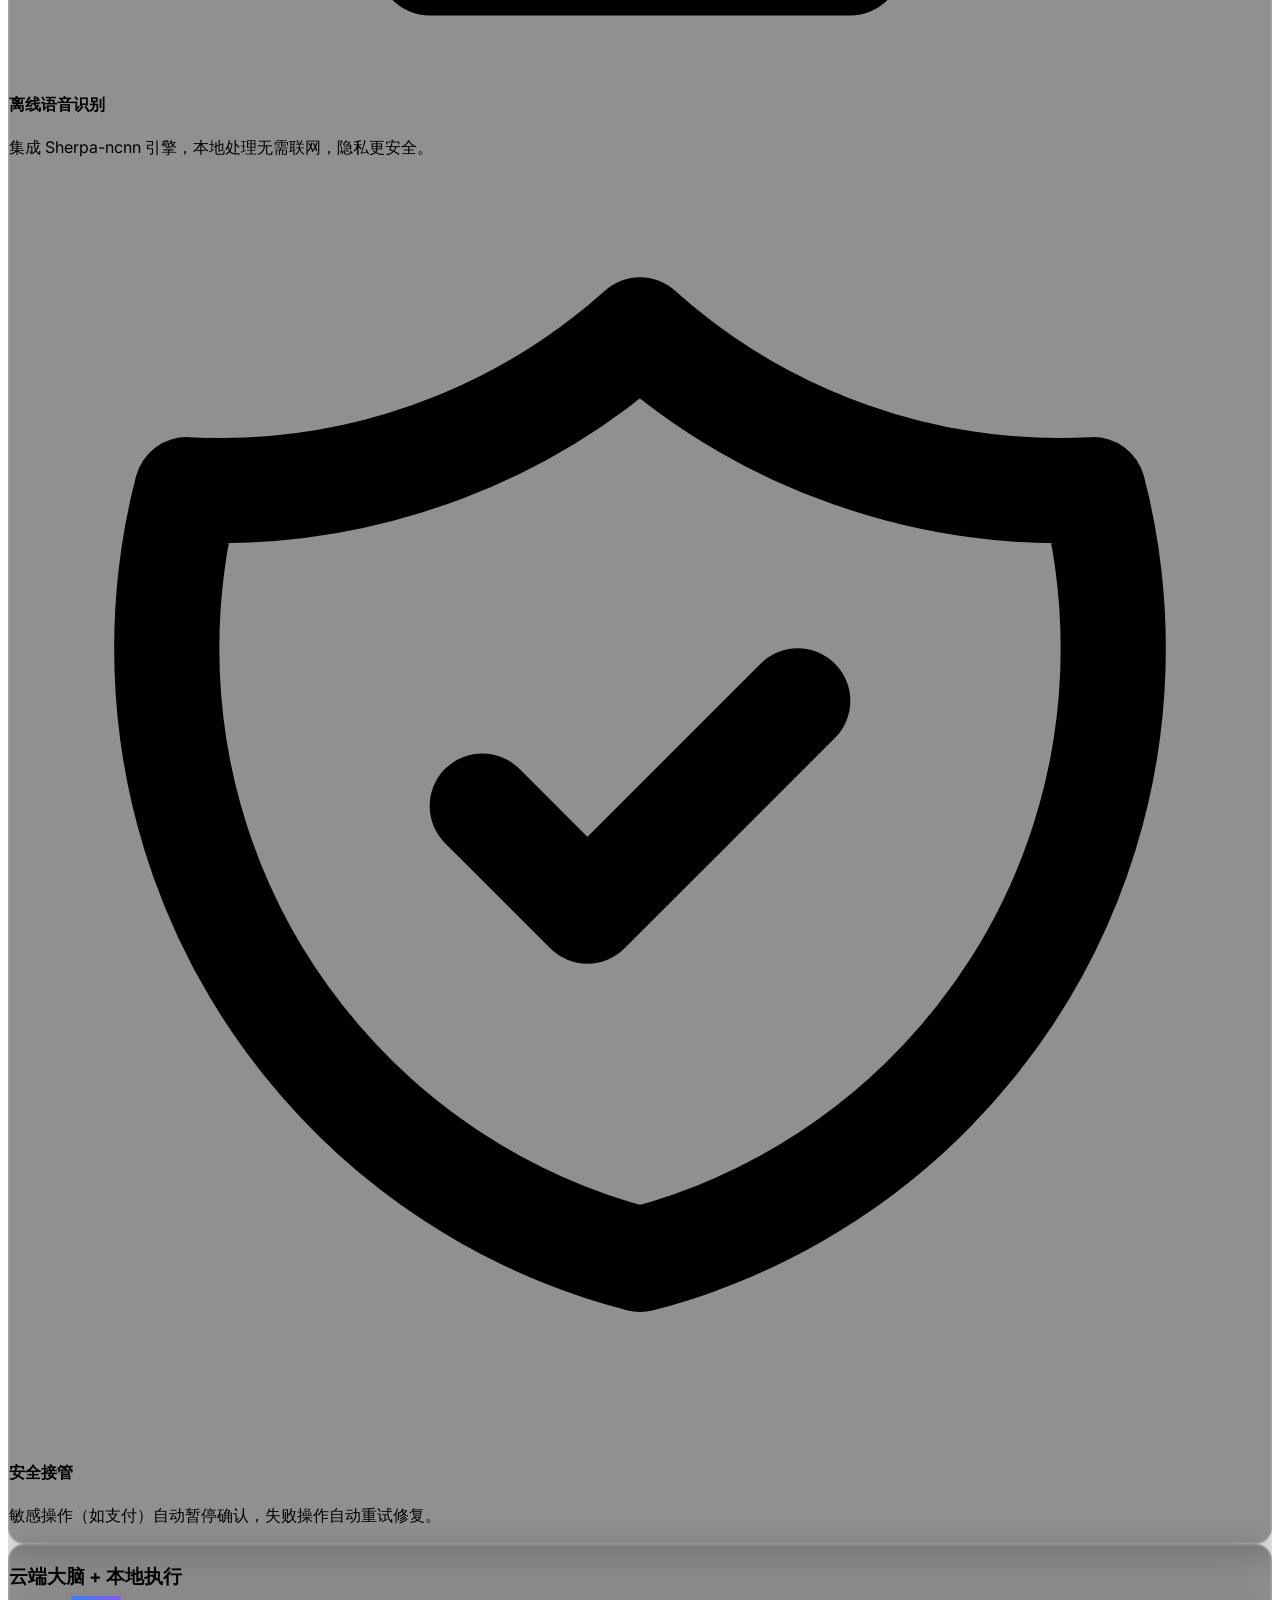
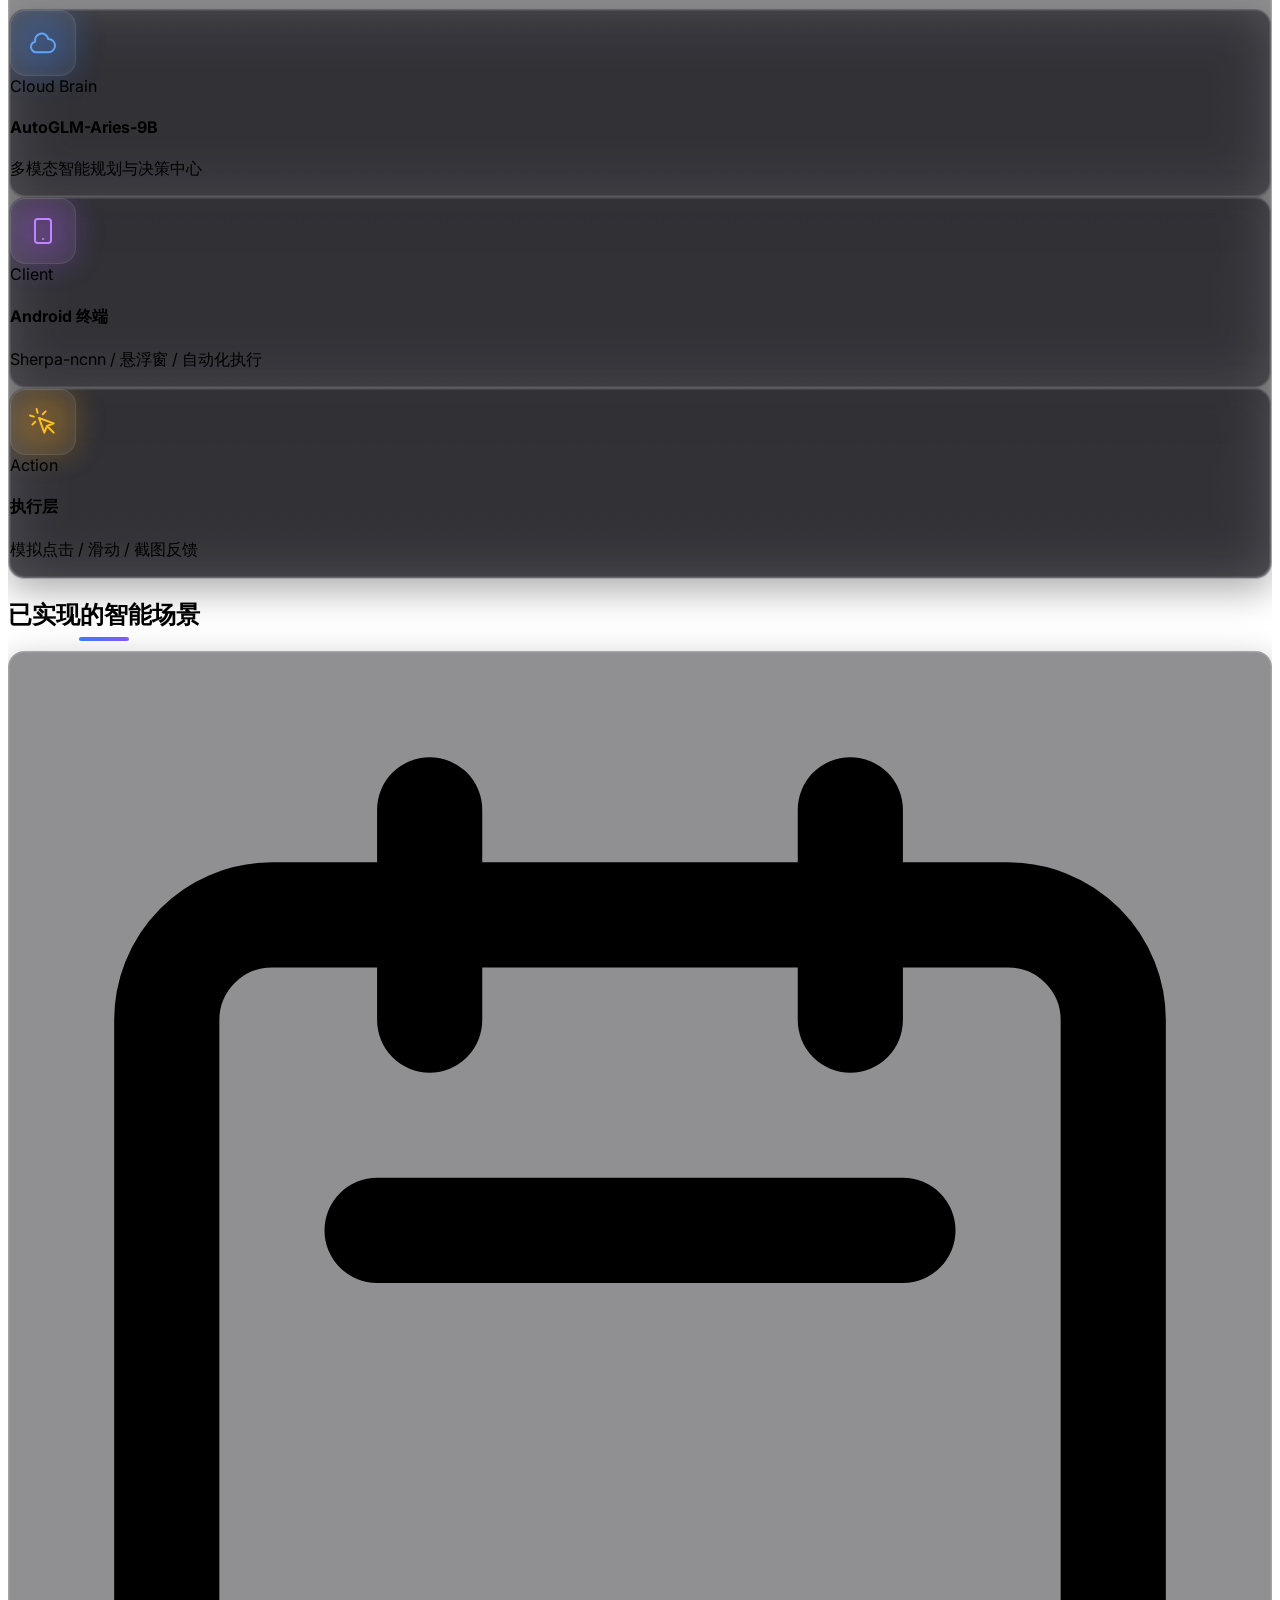
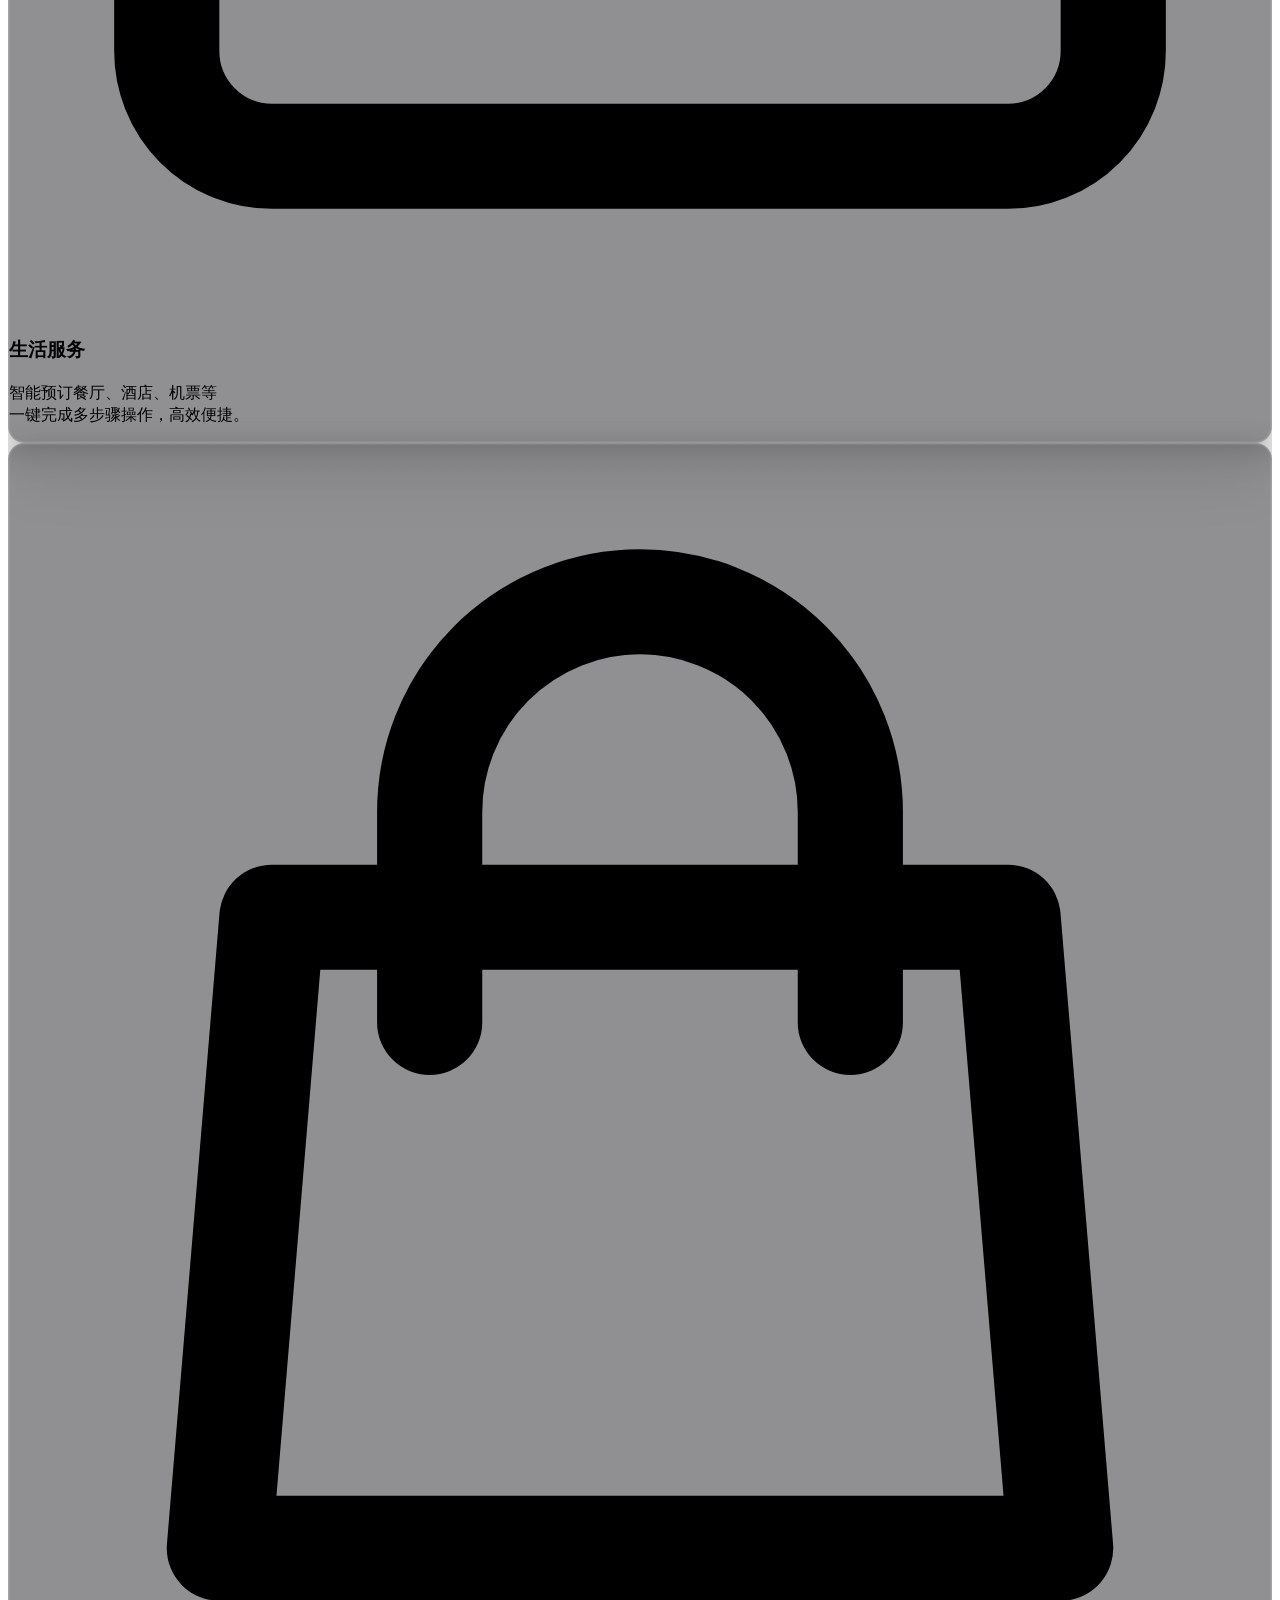
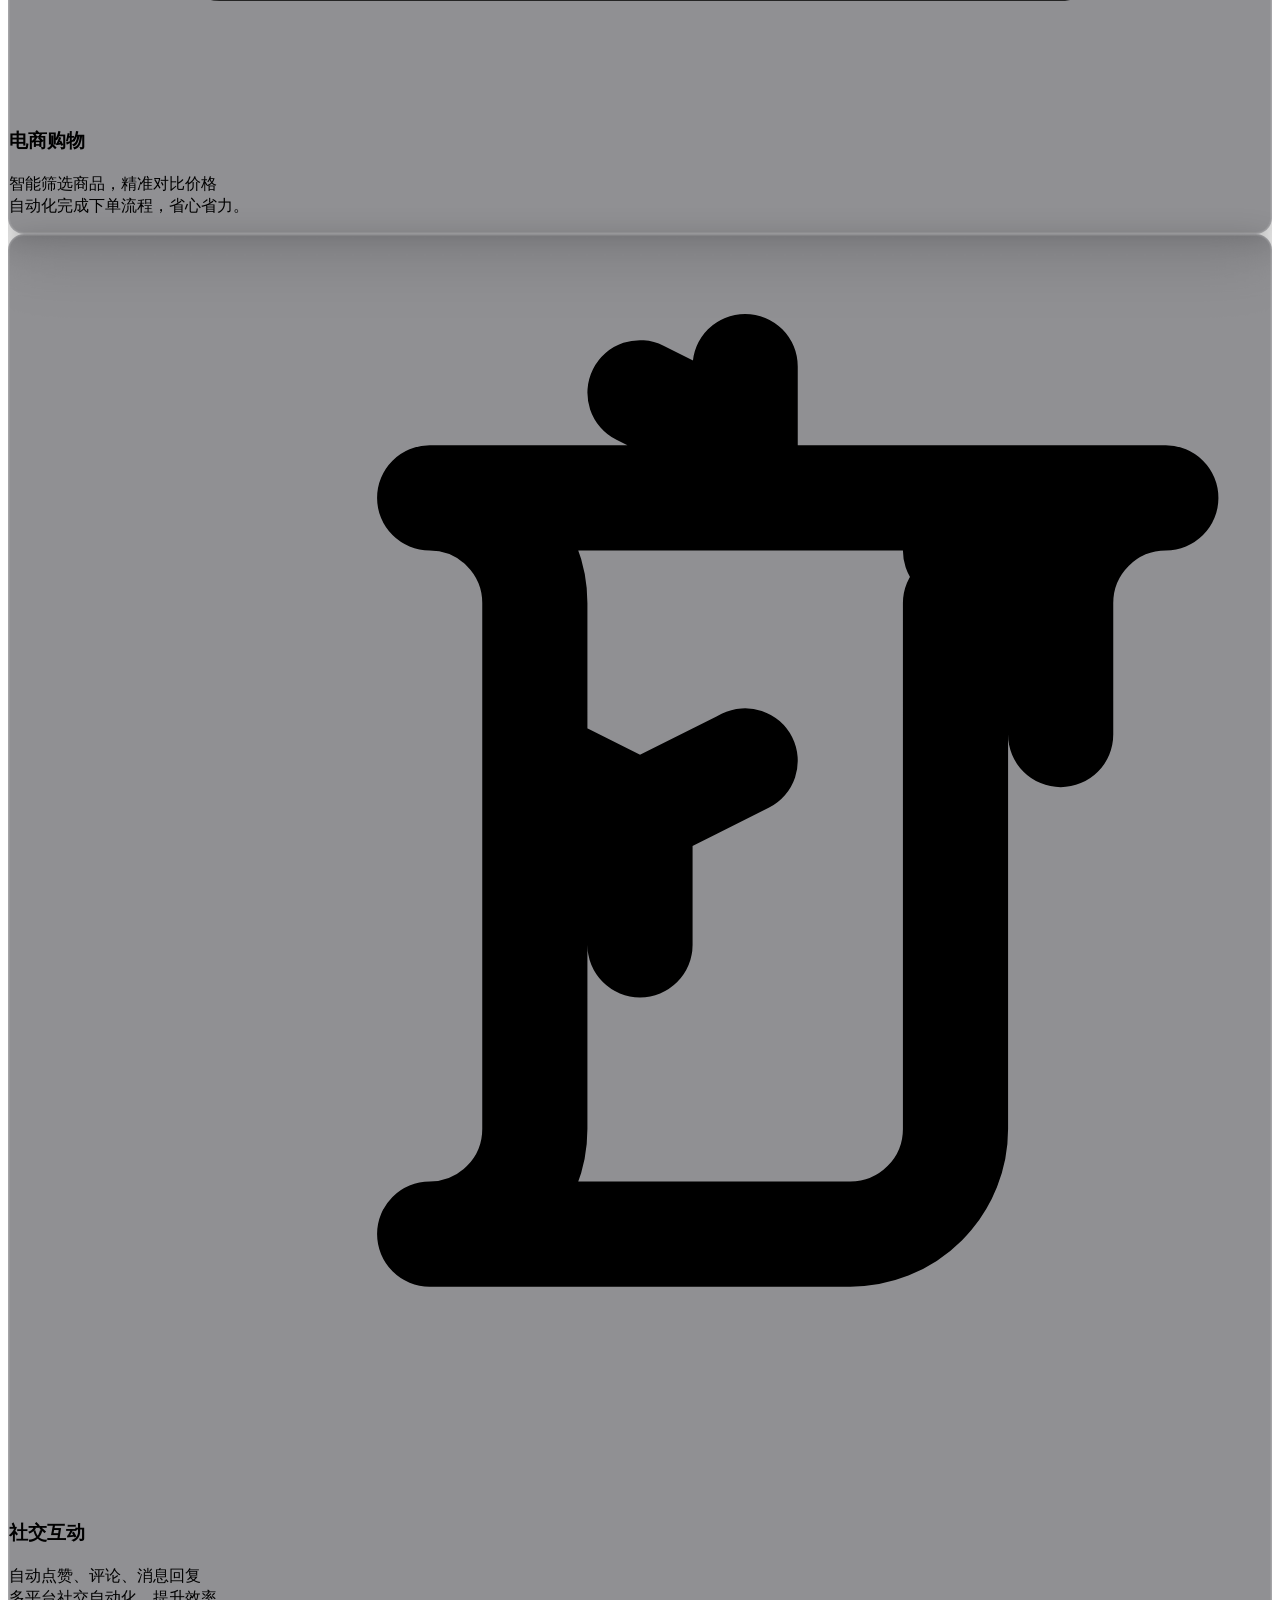
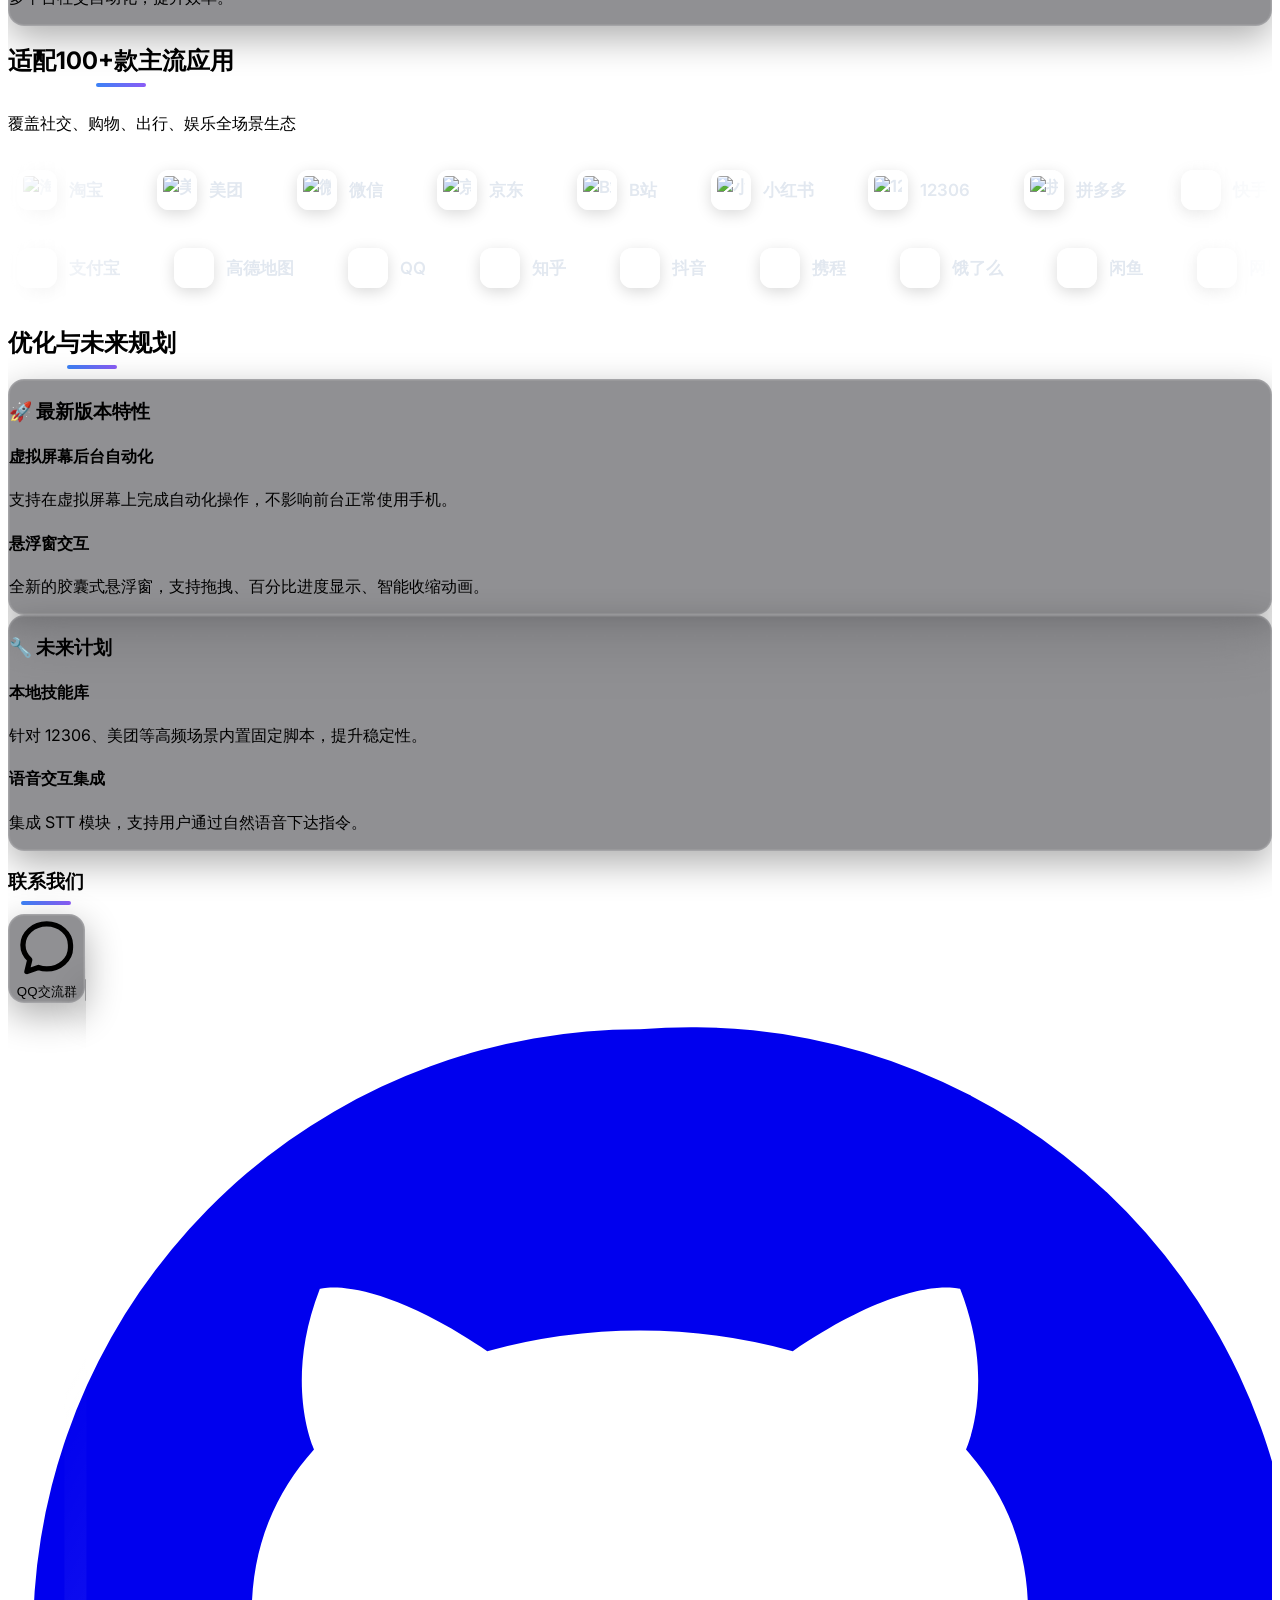
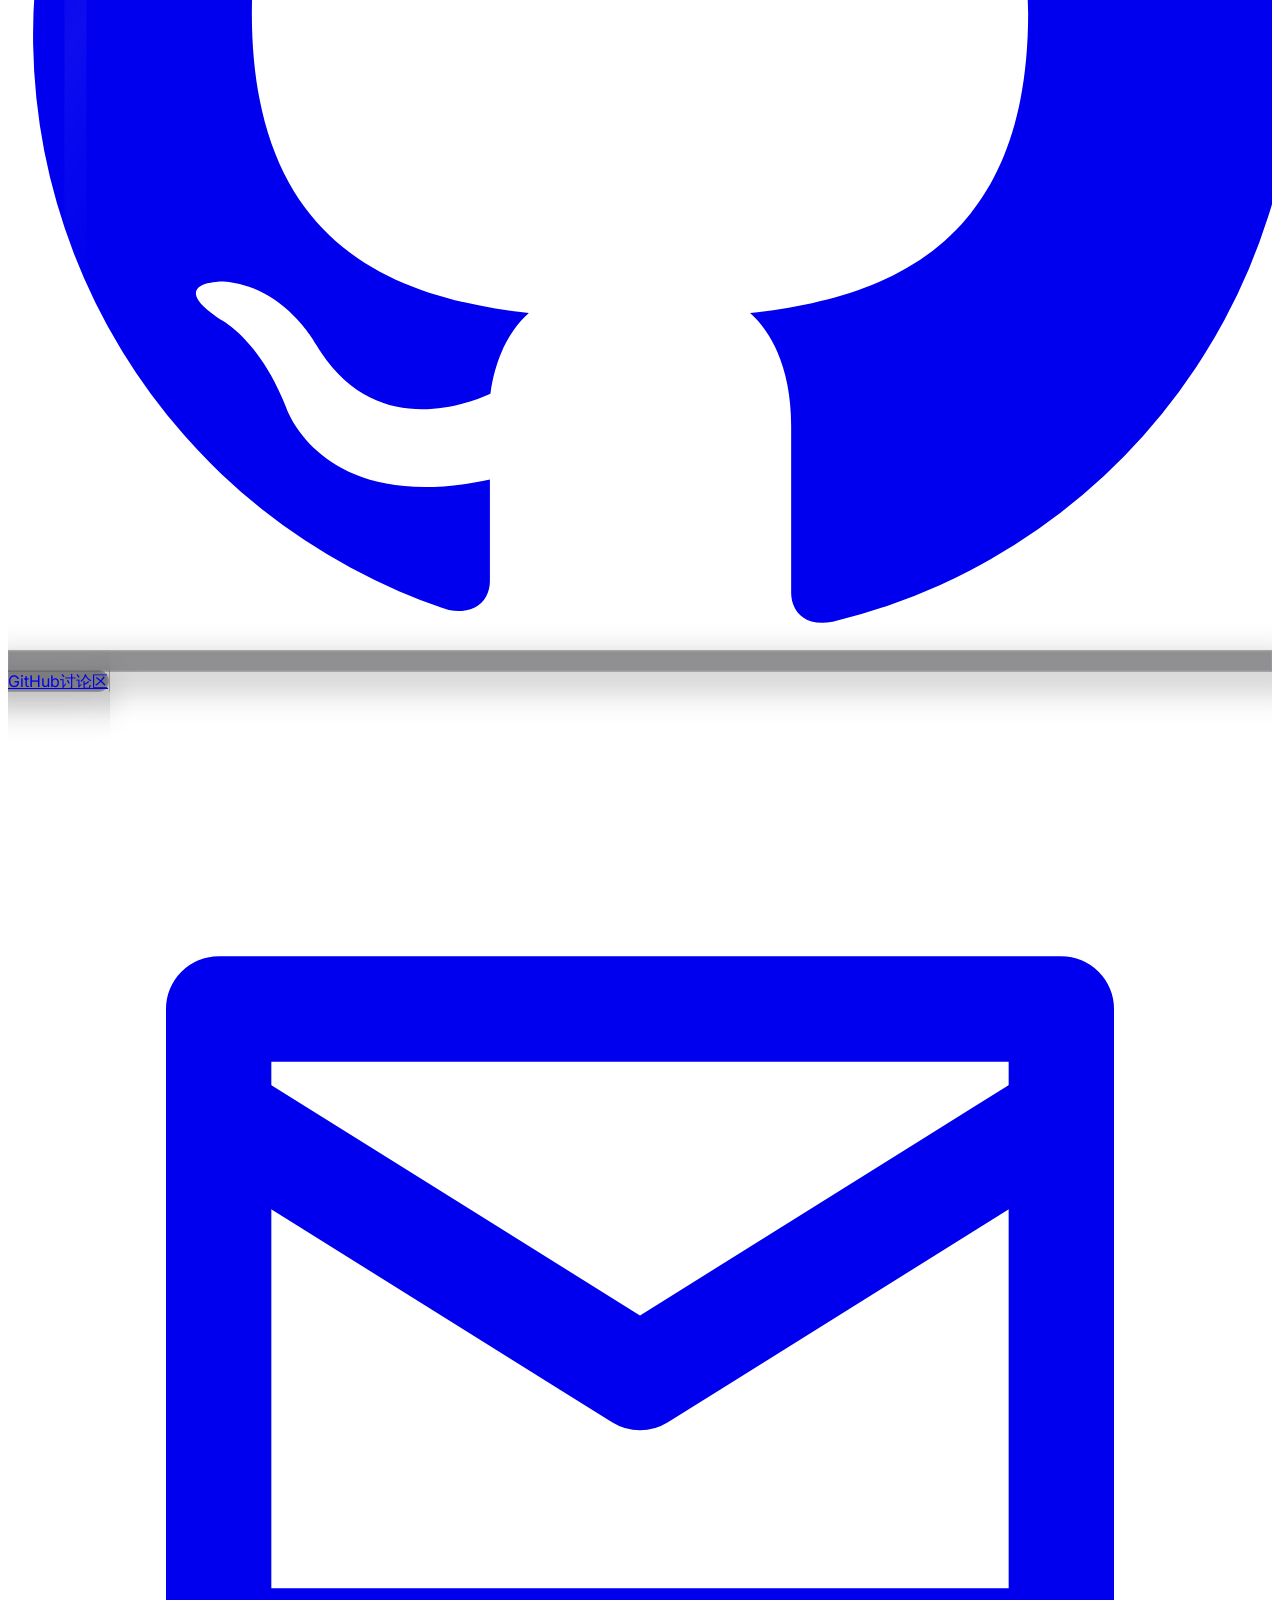
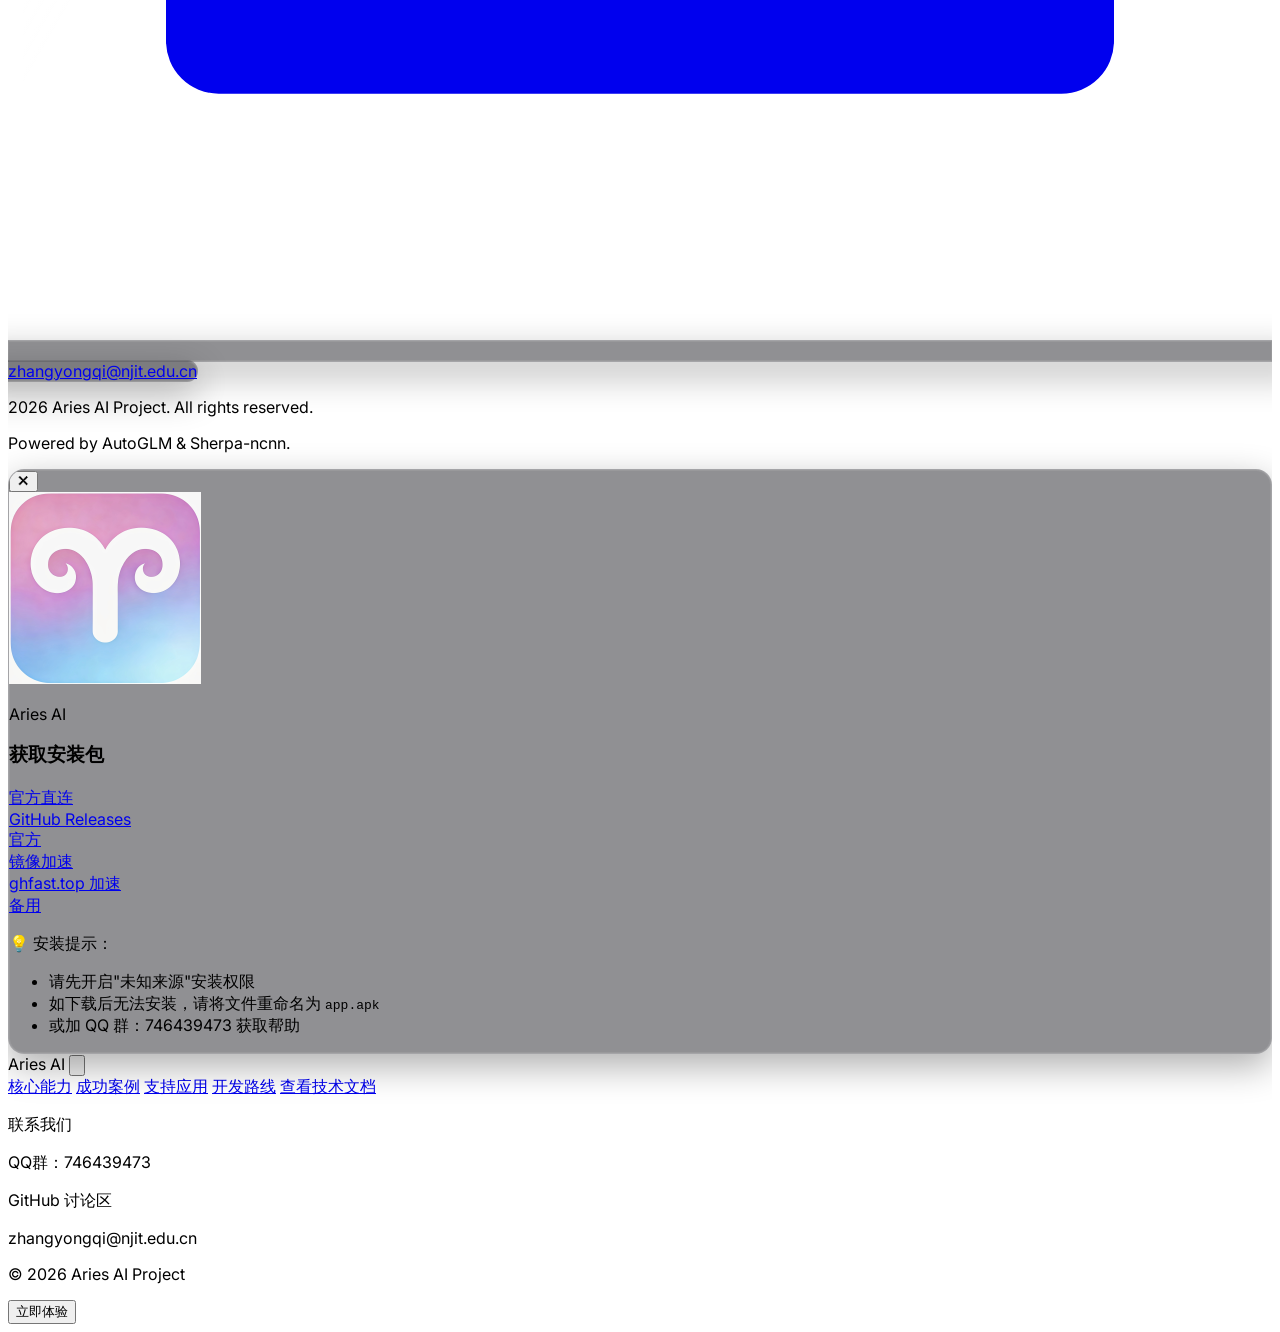
==== commit a2cfb0cb: "优化网站图标显示" ====
--- a/Aries-site/index.html
+++ b/Aries-site/index.html
@@ -636,22 +636,29 @@
         }
 
         .app-icon-wrapper {
-            width: 36px;
-            height: 36px;
-            border-radius: 50%;
-            background: rgba(255, 255, 255, 0.9);
+            width: 40px;
+            height: 40px;
+            border-radius: 12px;
+            background: rgba(255, 255, 255, 0.95);
             display: flex;
             align-items: center;
             justify-content: center;
-            box-shadow: 0 4px 12px rgba(0, 0, 0, 0.1);
+            box-shadow: 0 4px 15px rgba(0, 0, 0, 0.15), 0 0 0 1px rgba(255, 255, 255, 0.5) inset;
             overflow: hidden;
             flex-shrink: 0;
+            transition: all 0.3s ease;
         }
 
         .app-icon-wrapper img {
-            width: 22px;
-            height: 22px;
+            width: 28px;
+            height: 28px;
             object-fit: contain;
+            border-radius: 4px;
+        }
+
+        .app-name {
+            font-weight: 600;
+            font-size: 0.95rem;
         }
 
         html.dark .app-capsule {
@@ -1349,19 +1356,24 @@
             }
 
             .app-capsule {
-                padding: 0.35rem 1rem 0.35rem 0.35rem;
-                font-size: 0.85rem;
-                gap: 0.5rem;
+                padding: 0.35rem 0.9rem 0.35rem 0.35rem;
+                font-size: 0.8rem;
+                gap: 0.4rem;
             }
 
             .app-icon-wrapper {
-                width: 28px;
-                height: 28px;
+                width: 32px;
+                height: 32px;
+                border-radius: 8px;
             }
 
             .app-icon-wrapper img {
-                width: 16px;
-                height: 16px;
+                width: 22px;
+                height: 22px;
+            }
+
+            .app-name {
+                font-size: 0.8rem;
             }
 
             html.light .app-capsule {
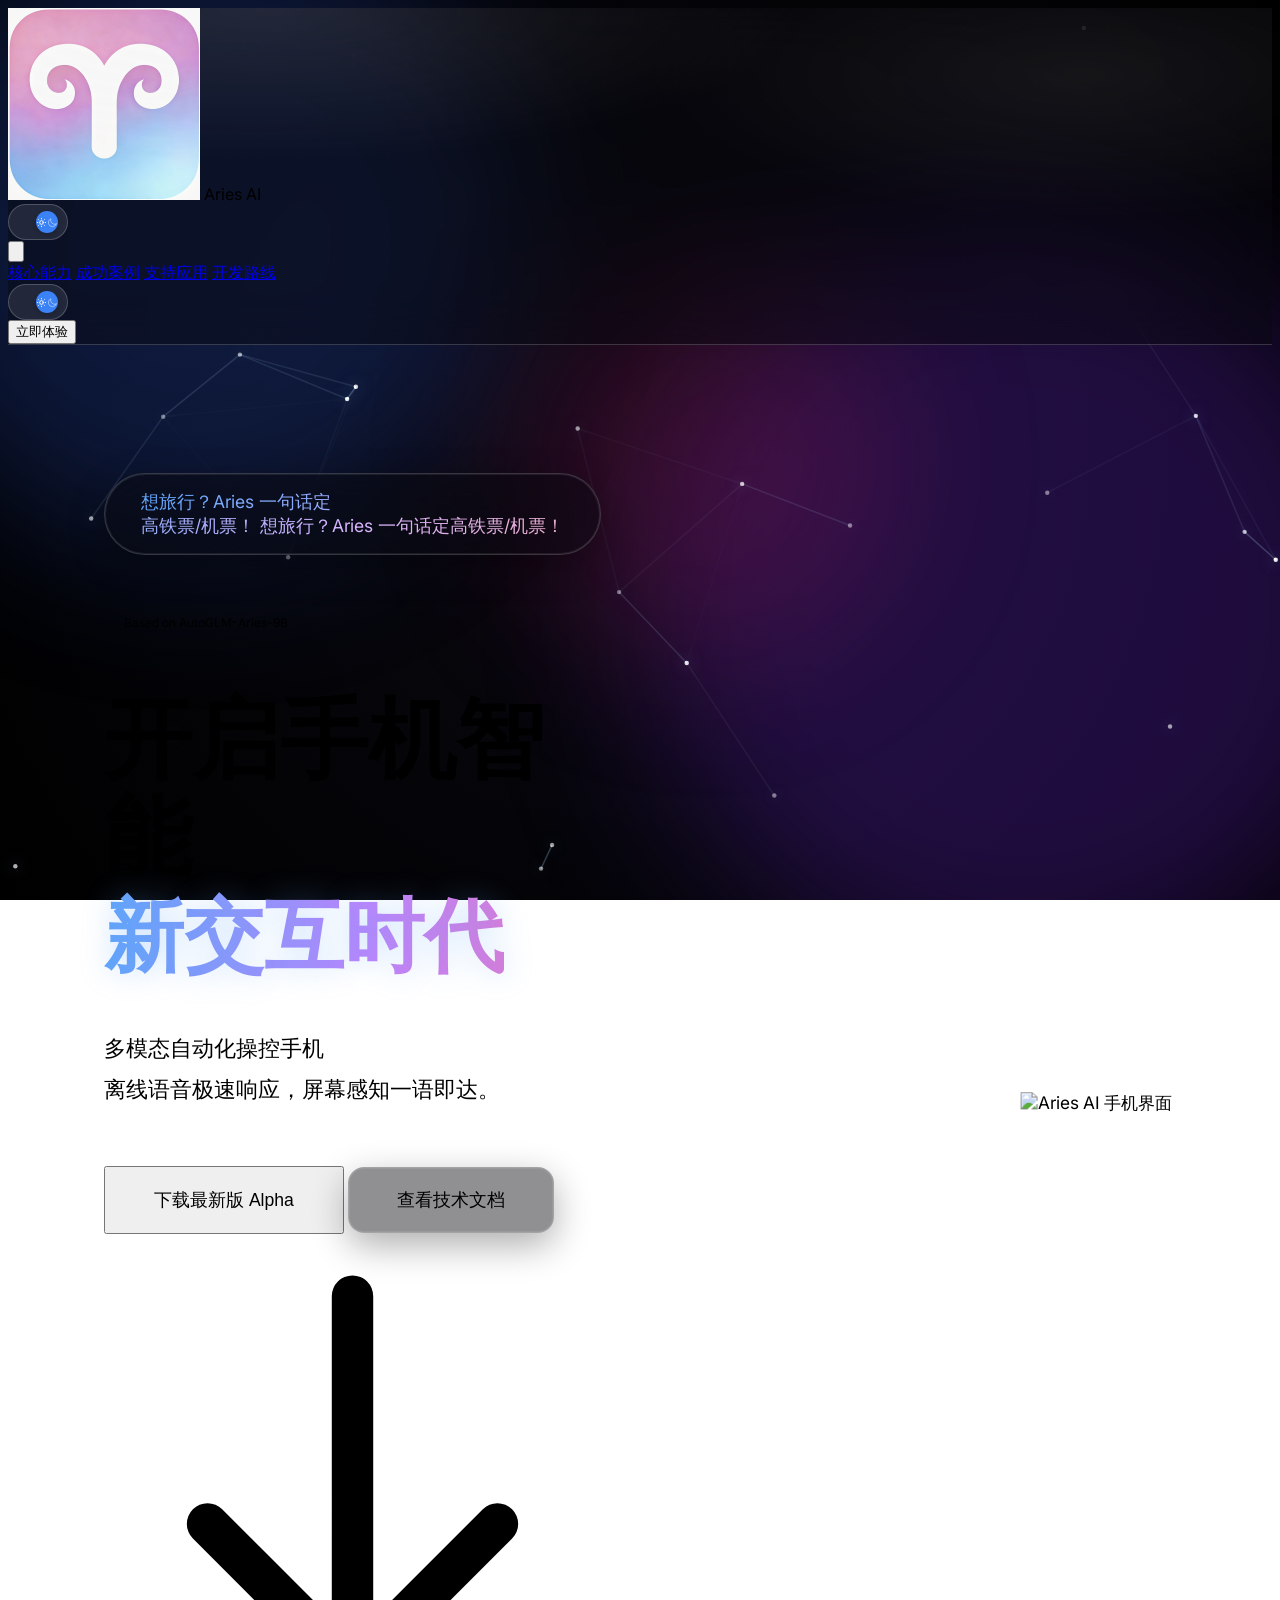
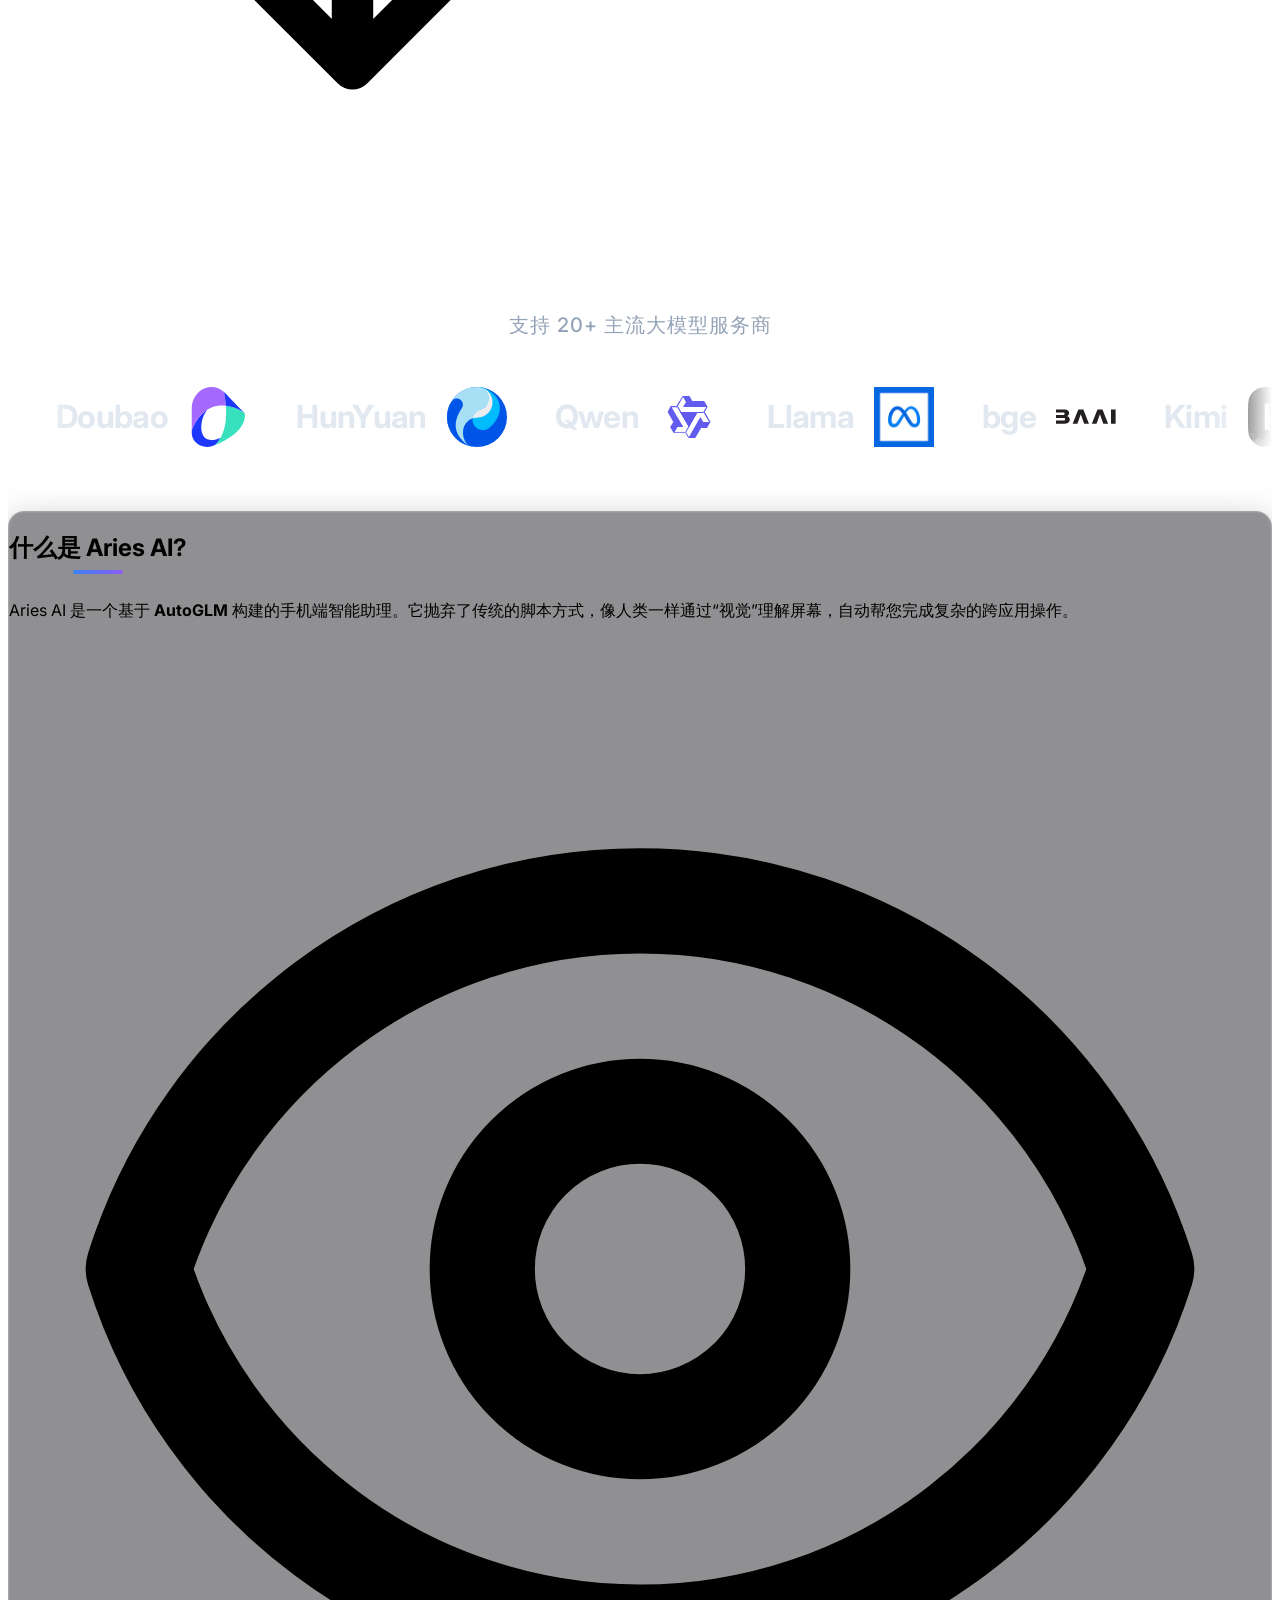
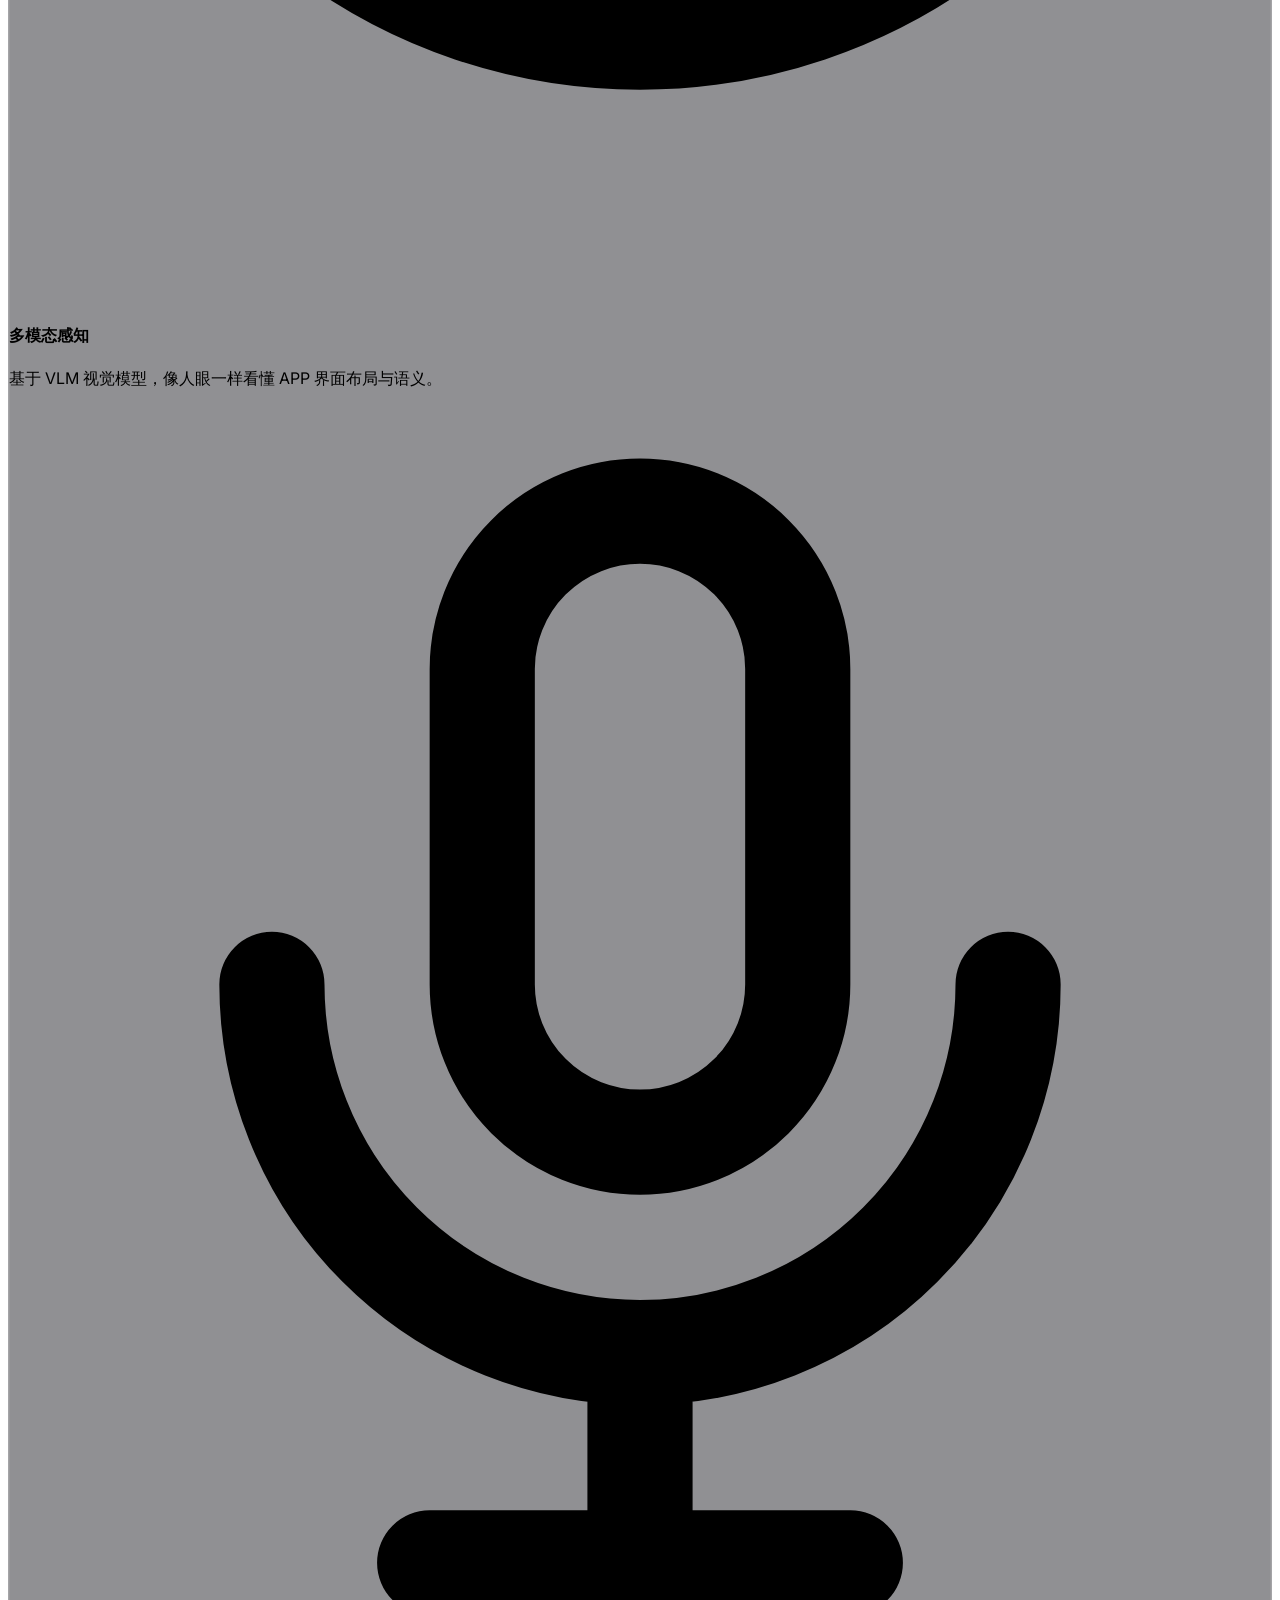
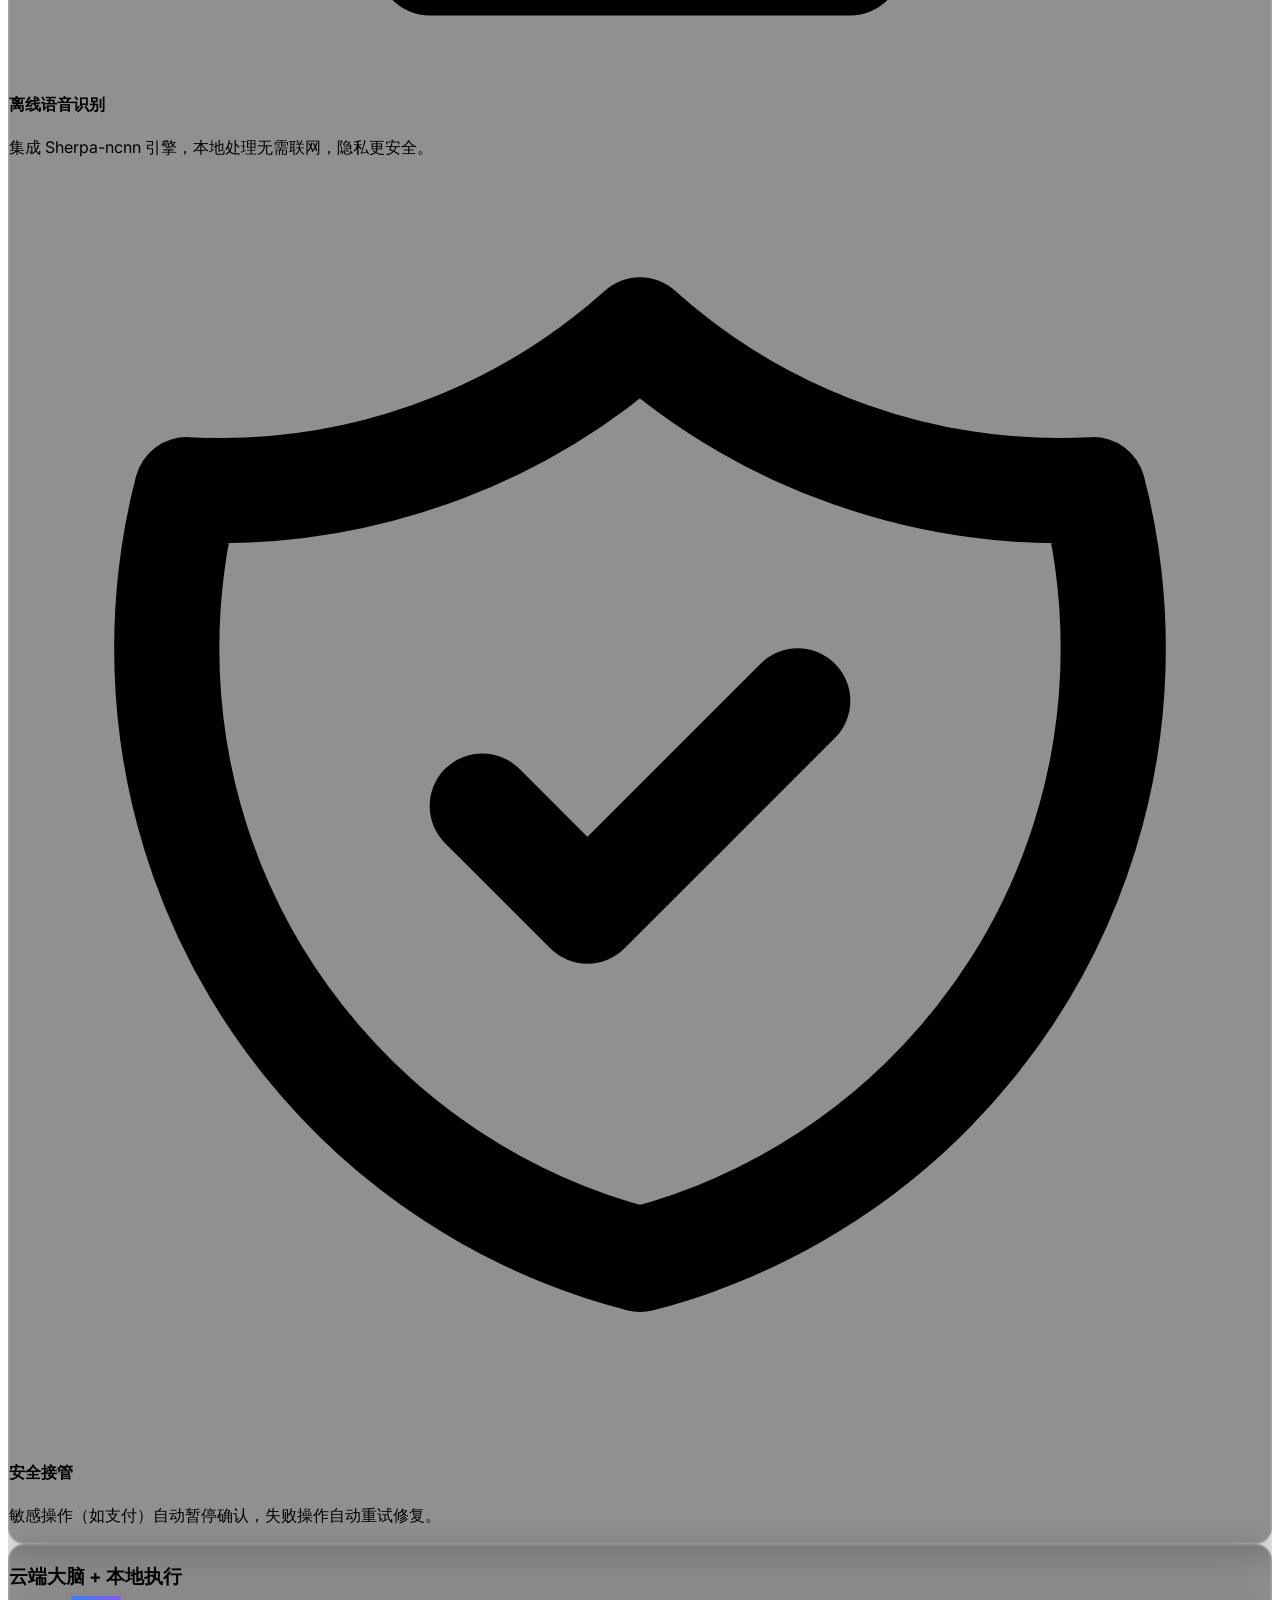
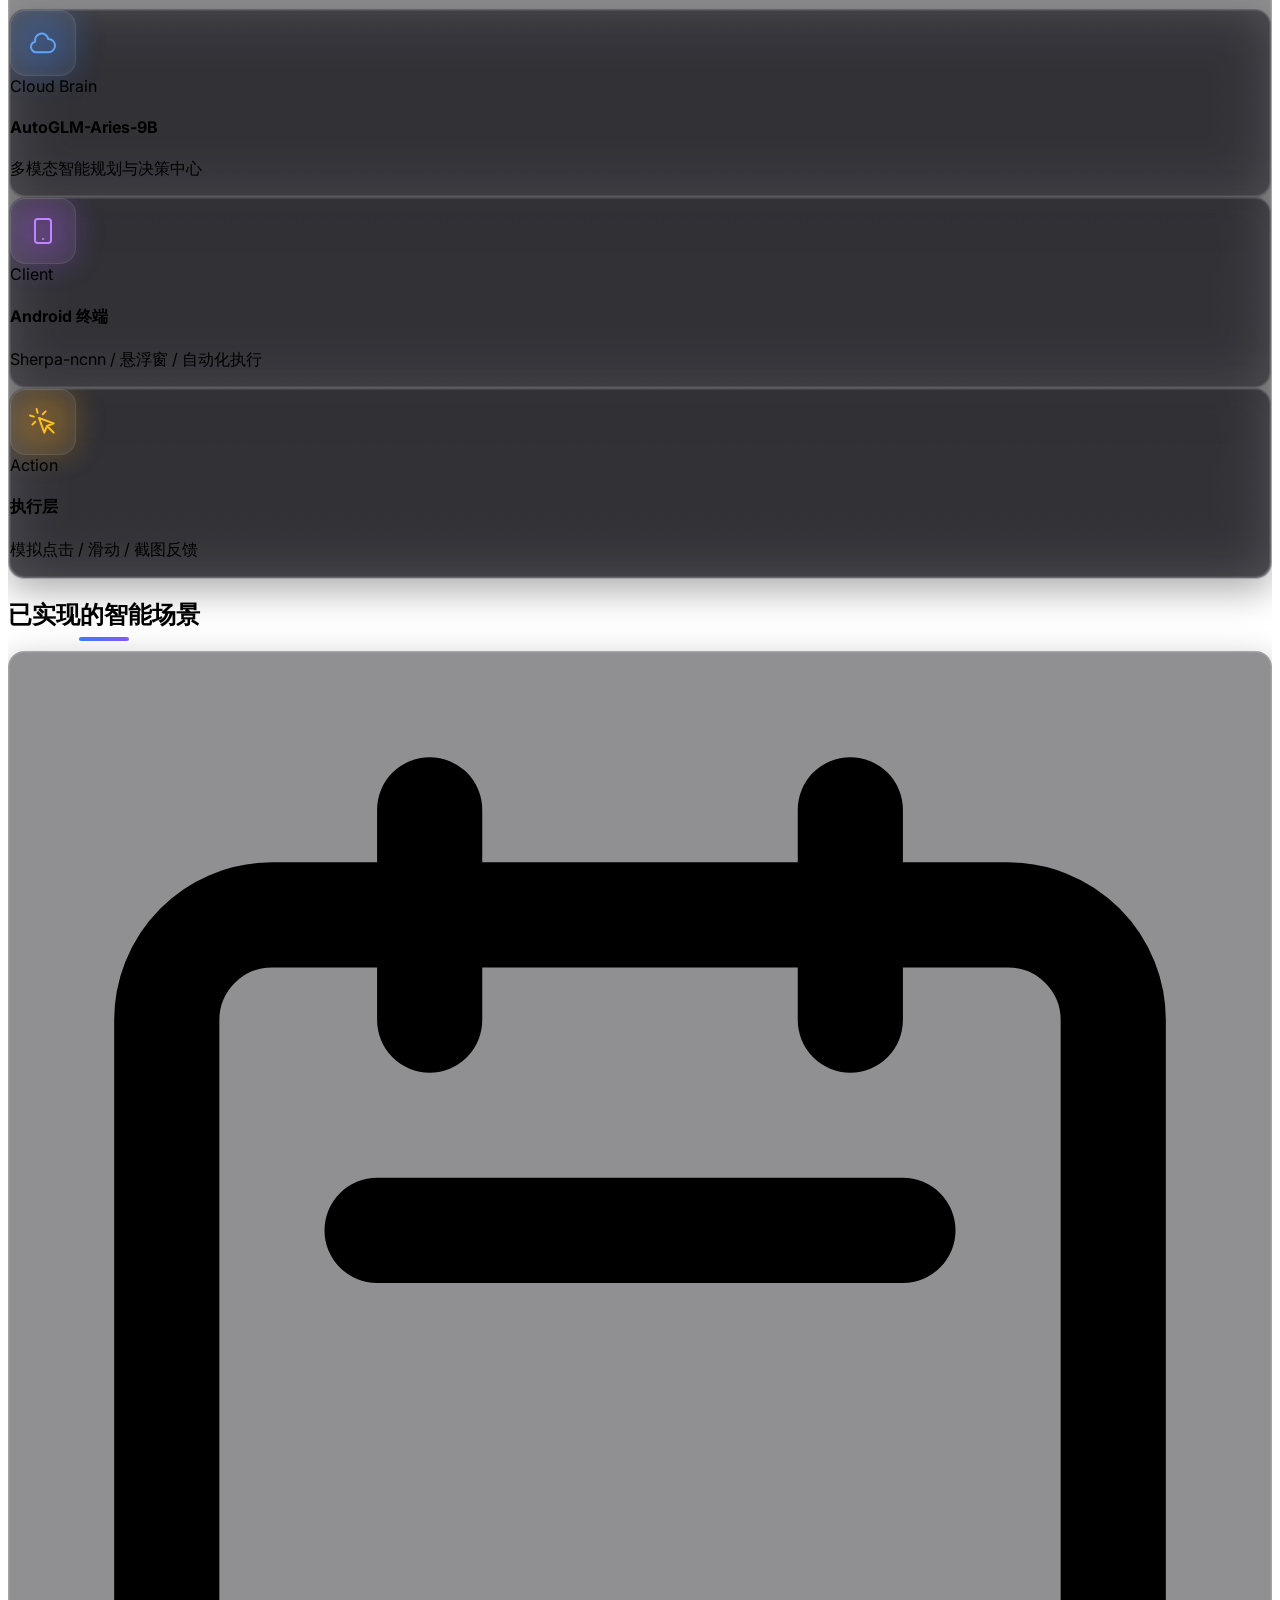
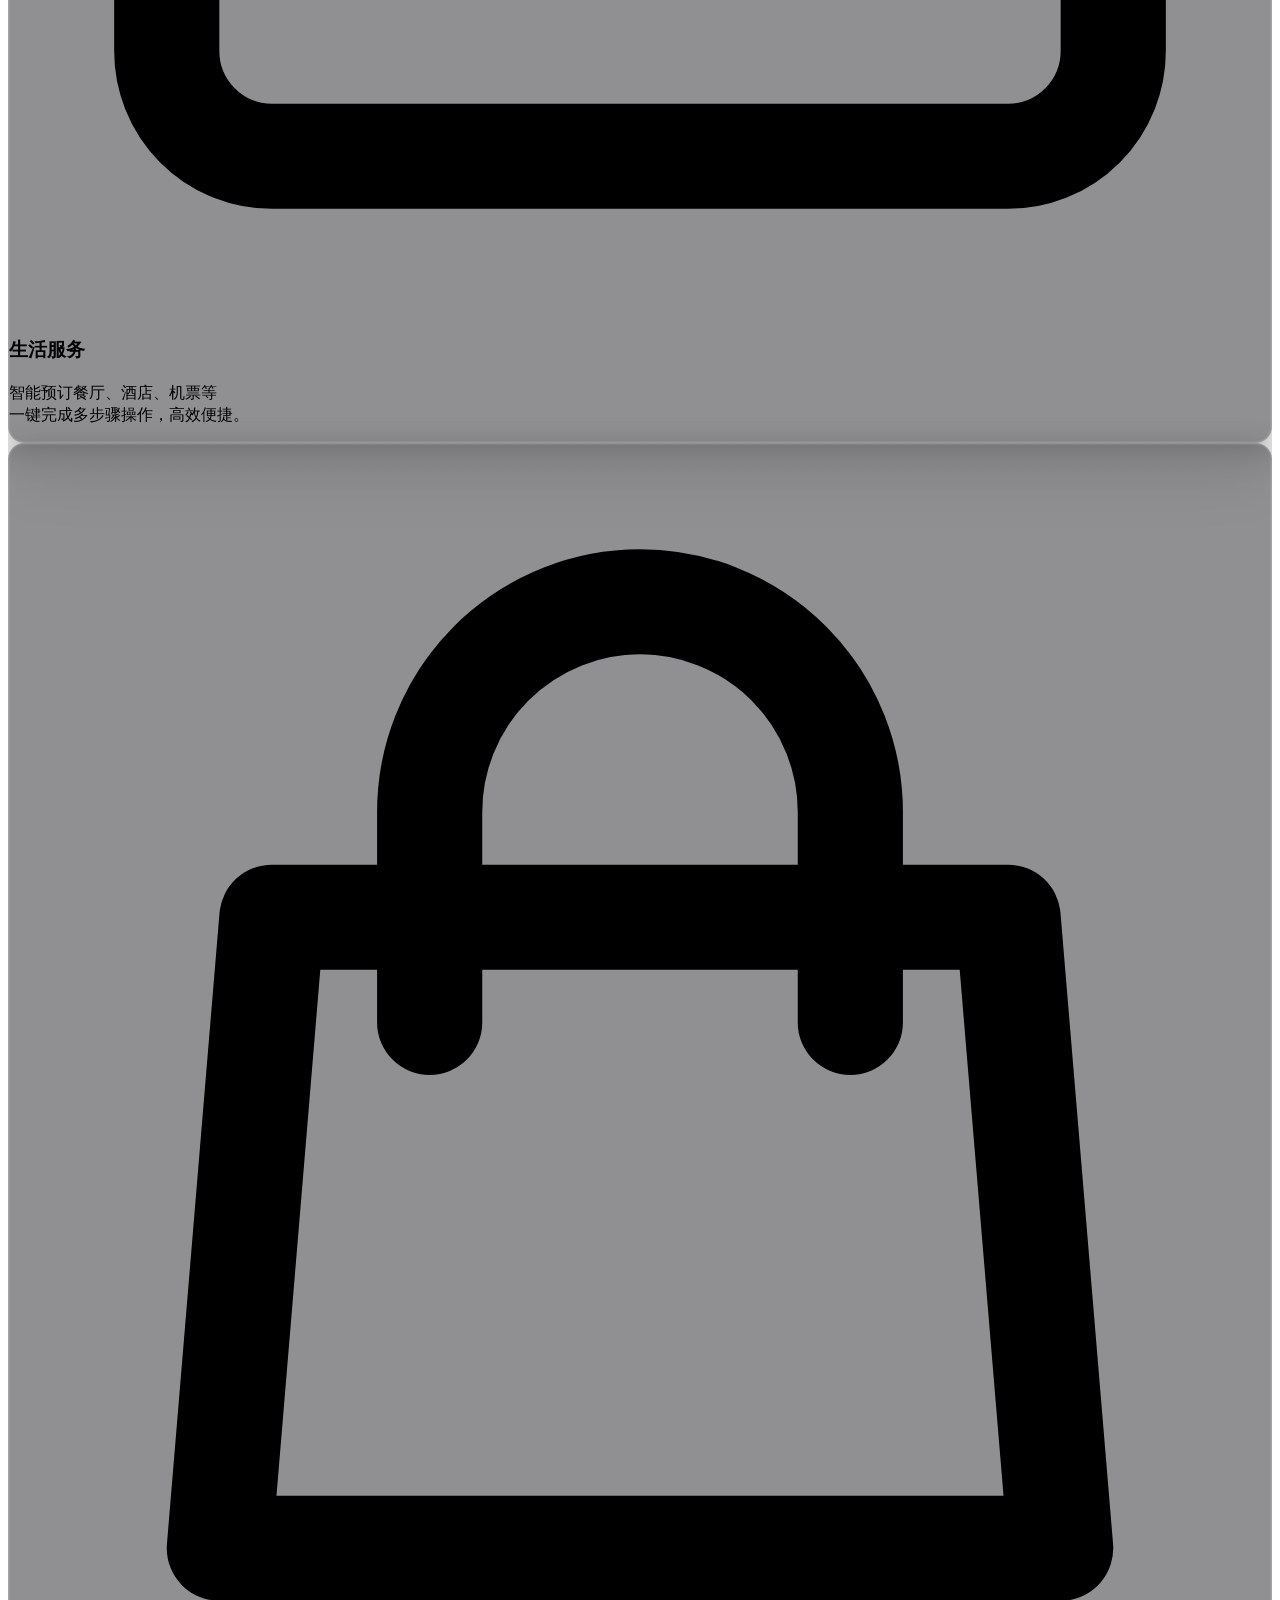
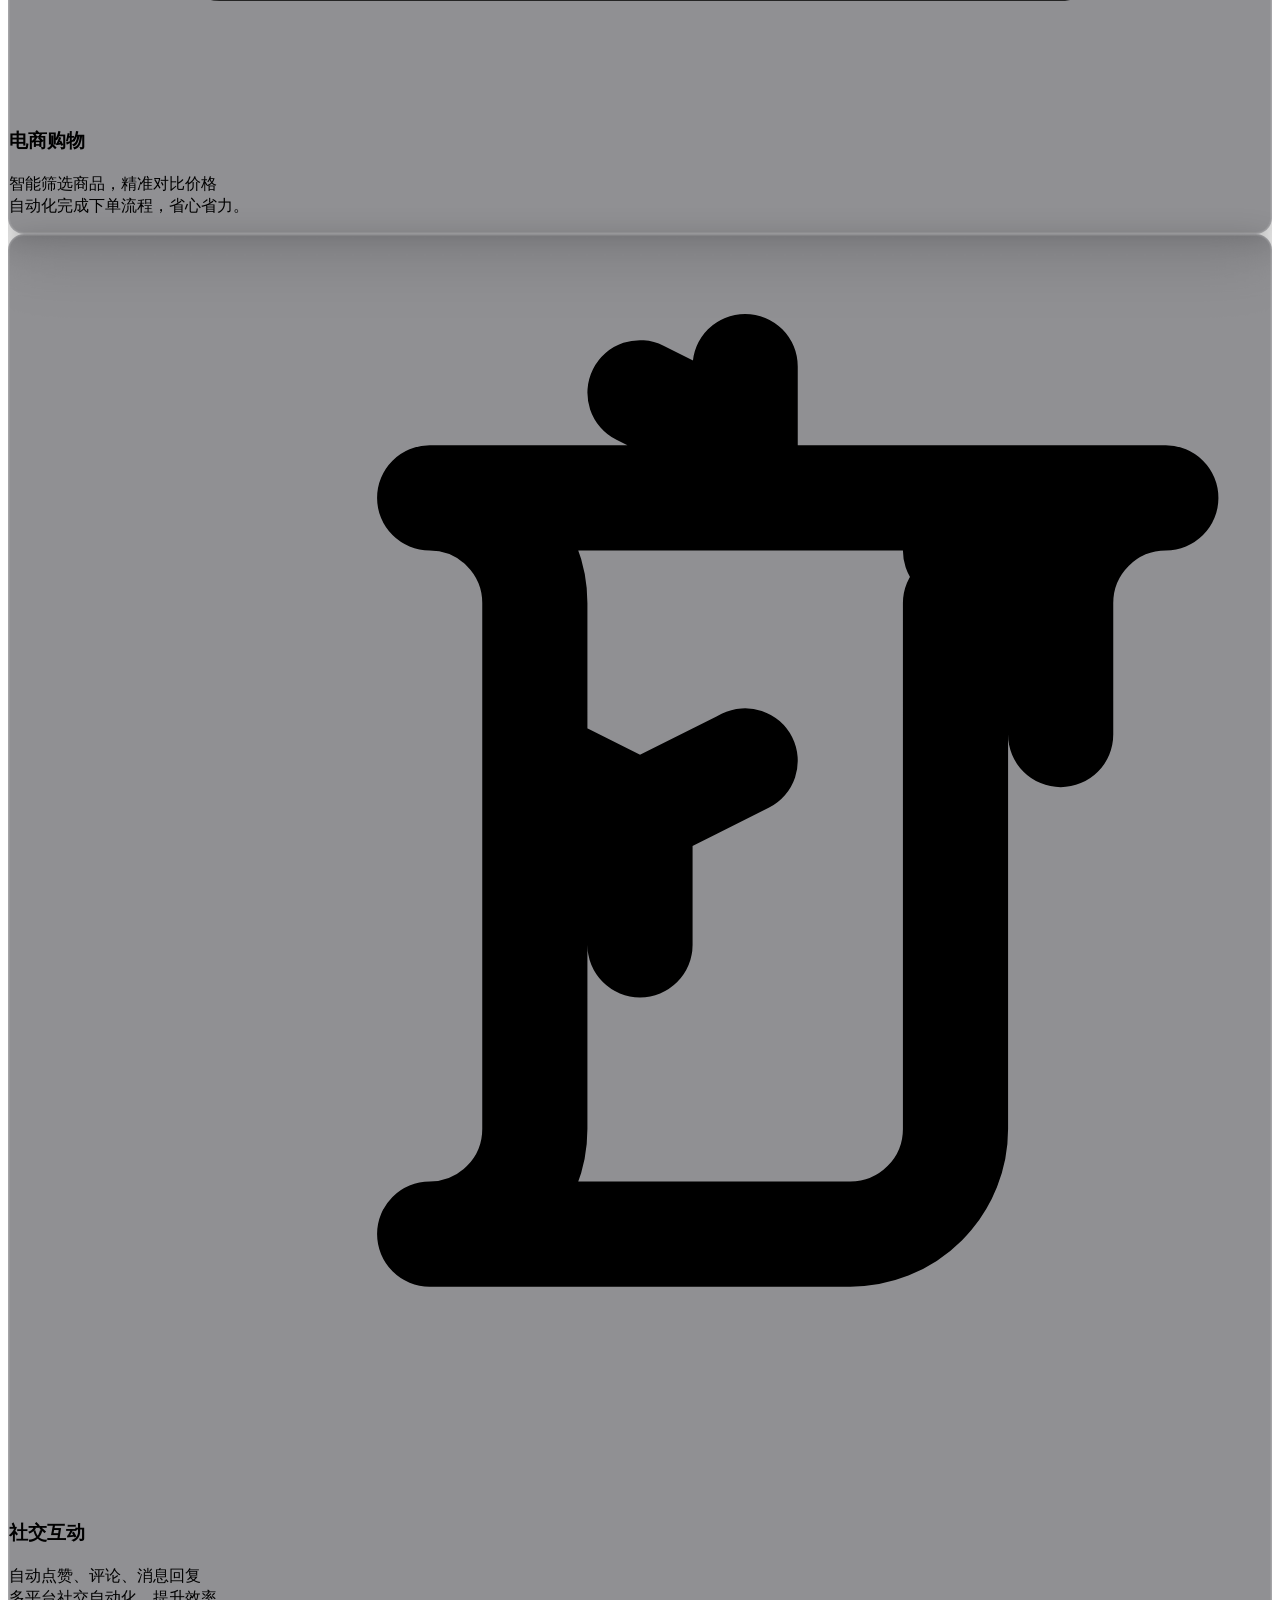
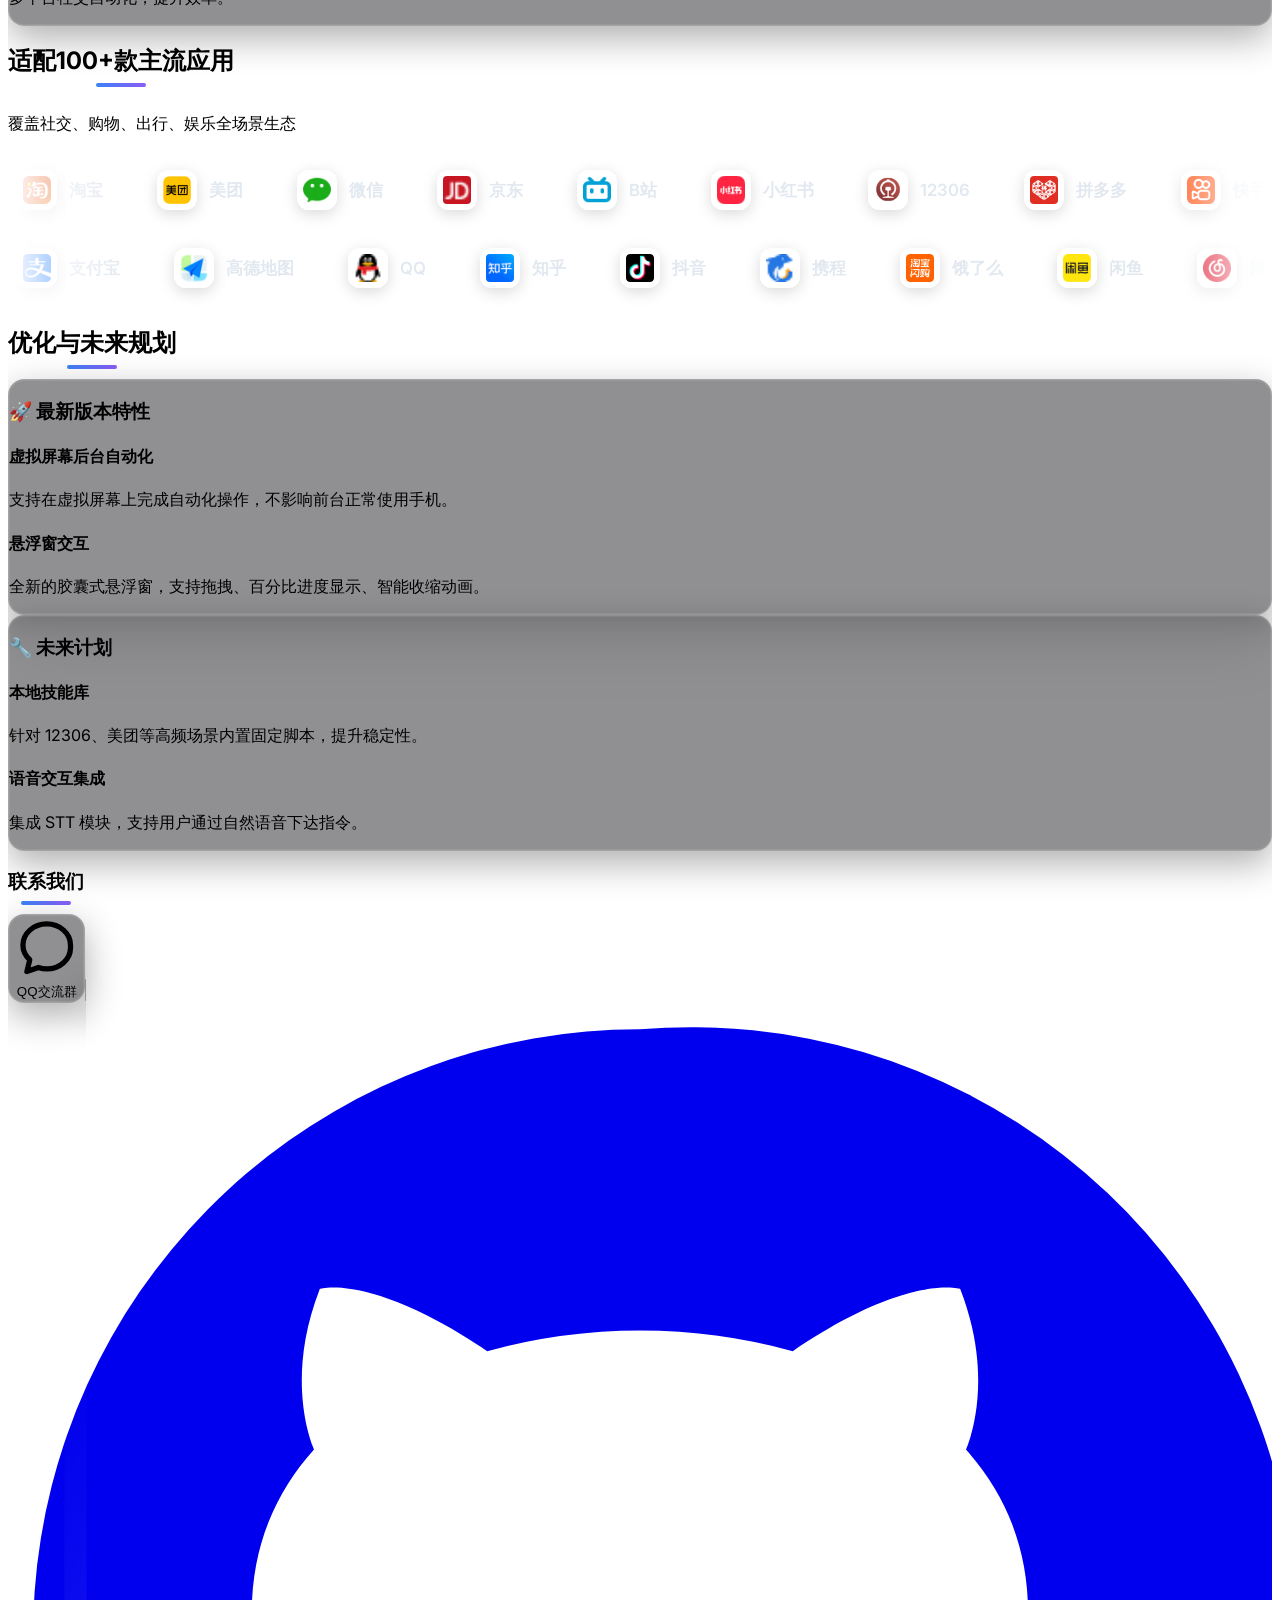
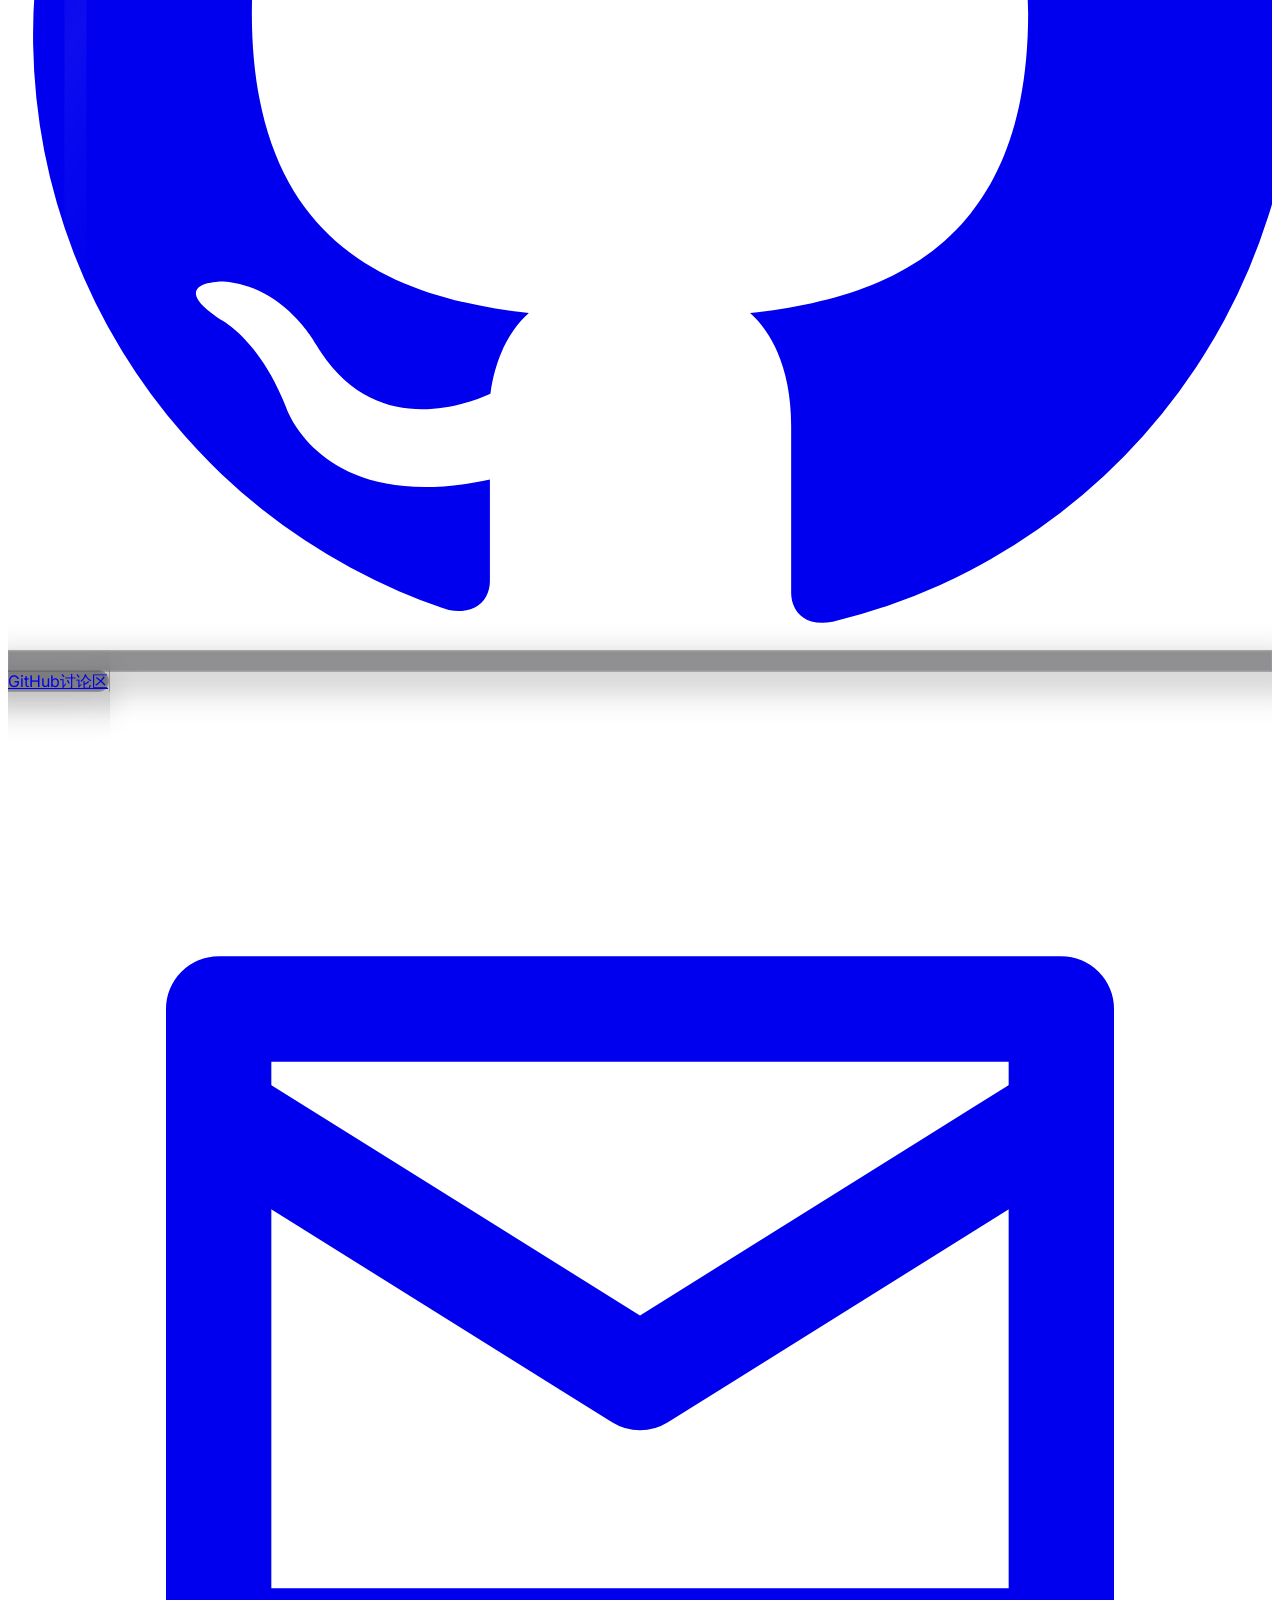
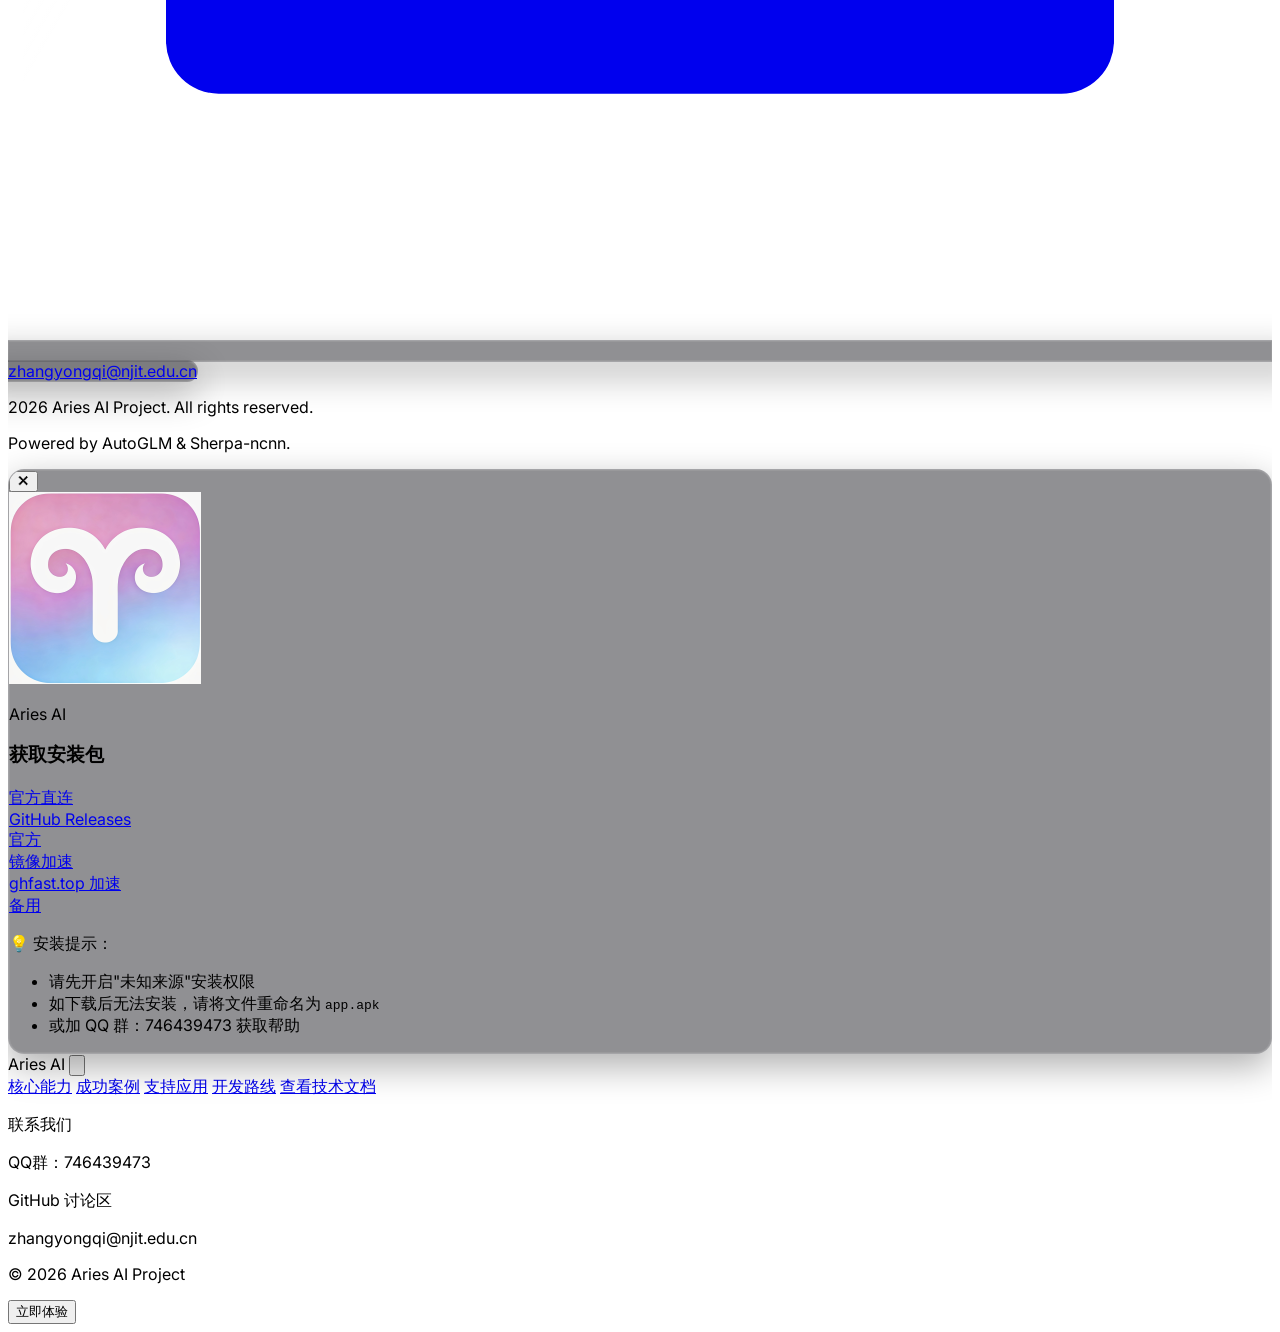
==== commit fd96dbc2: "feat: 增强附件能力并支持 Office/PDF 文档解析 (#8) * Adjust ui styling and restore changelog divider  * Revert "Ad" ====
--- a/Aries-site/index.html
+++ b/Aries-site/index.html
@@ -70,7 +70,7 @@
         }
     </script>
     <style>
-        @import url('https://fonts.googleapis.com/css2?family=Inter:wght@300;400;500;600;700&display=swap');
+        @import url('https://fonts.font.im/css2?family=Inter:wght@300;400;500;600;700&display=swap');
 
         :root {
             --safe-top: env(safe-area-inset-top, 0px);
@@ -2476,4 +2476,4 @@
     </div>
 </body>
 
-</html>+</html>
